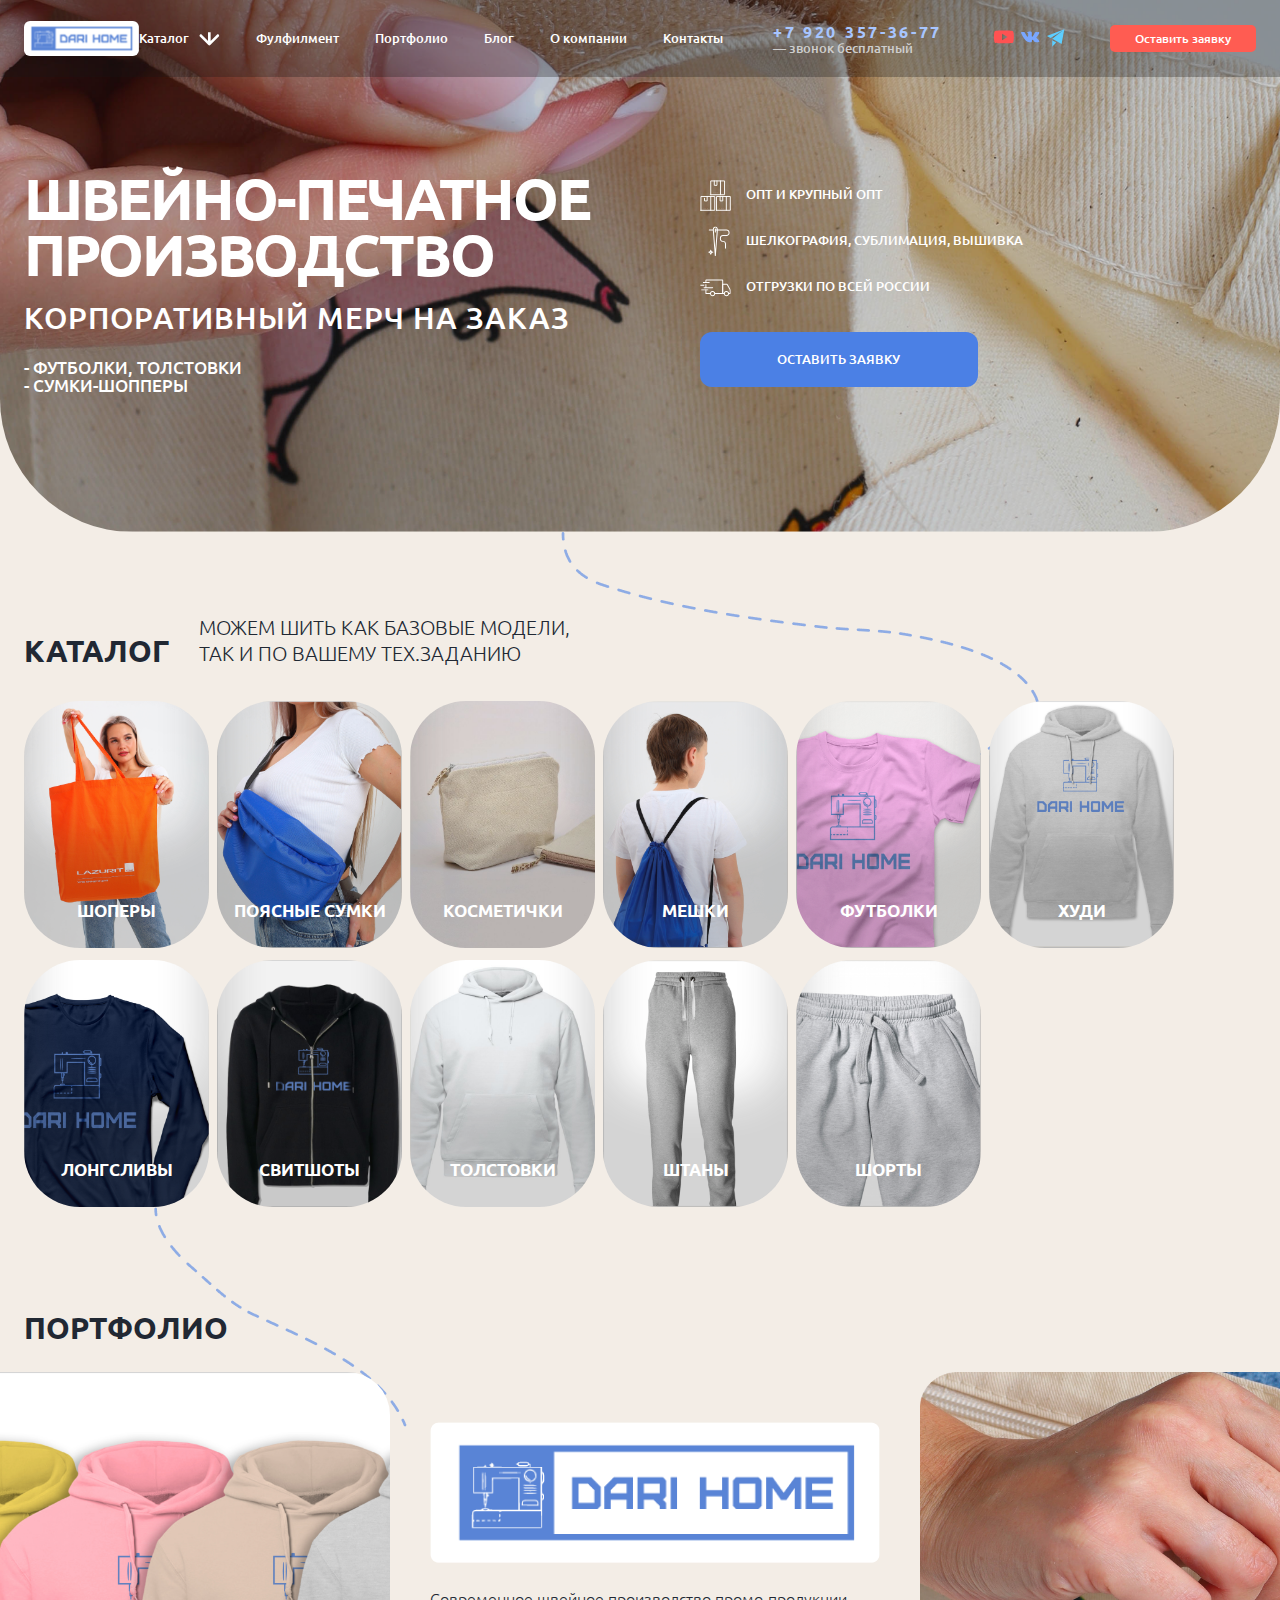
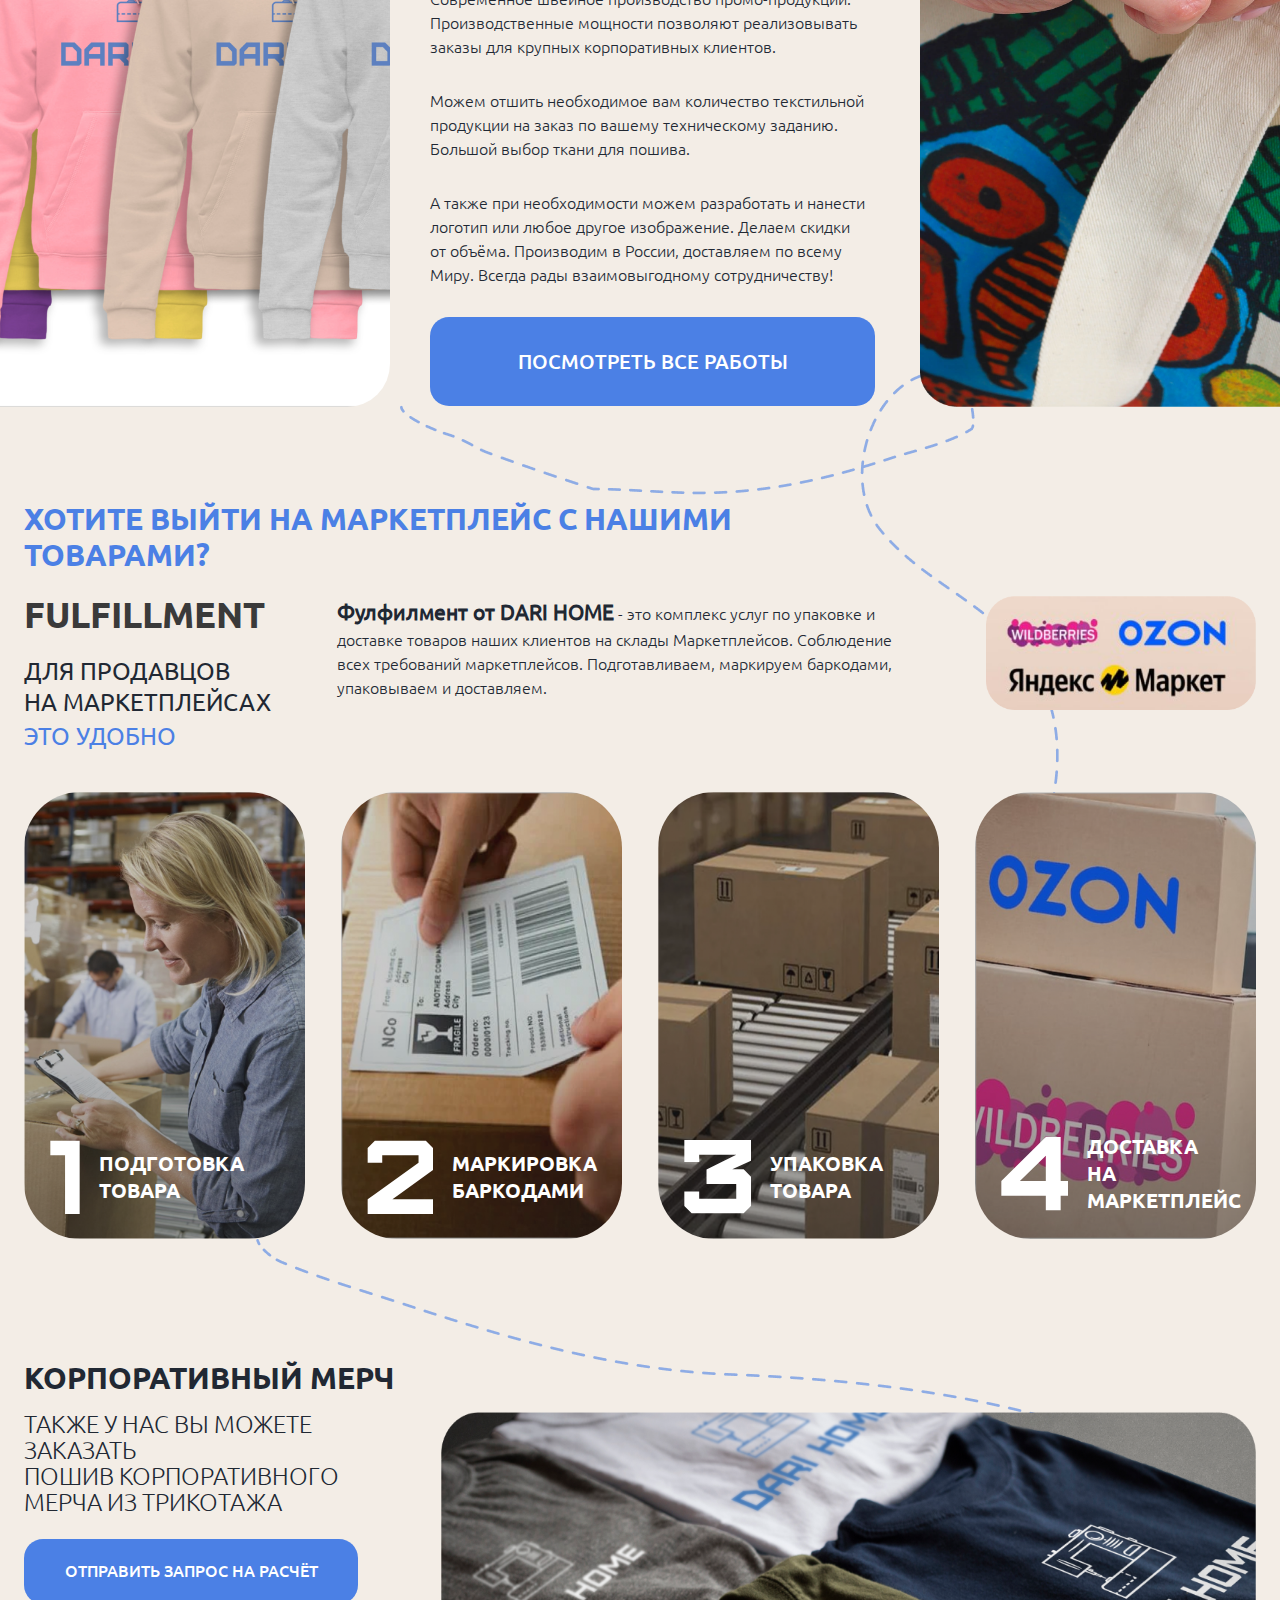
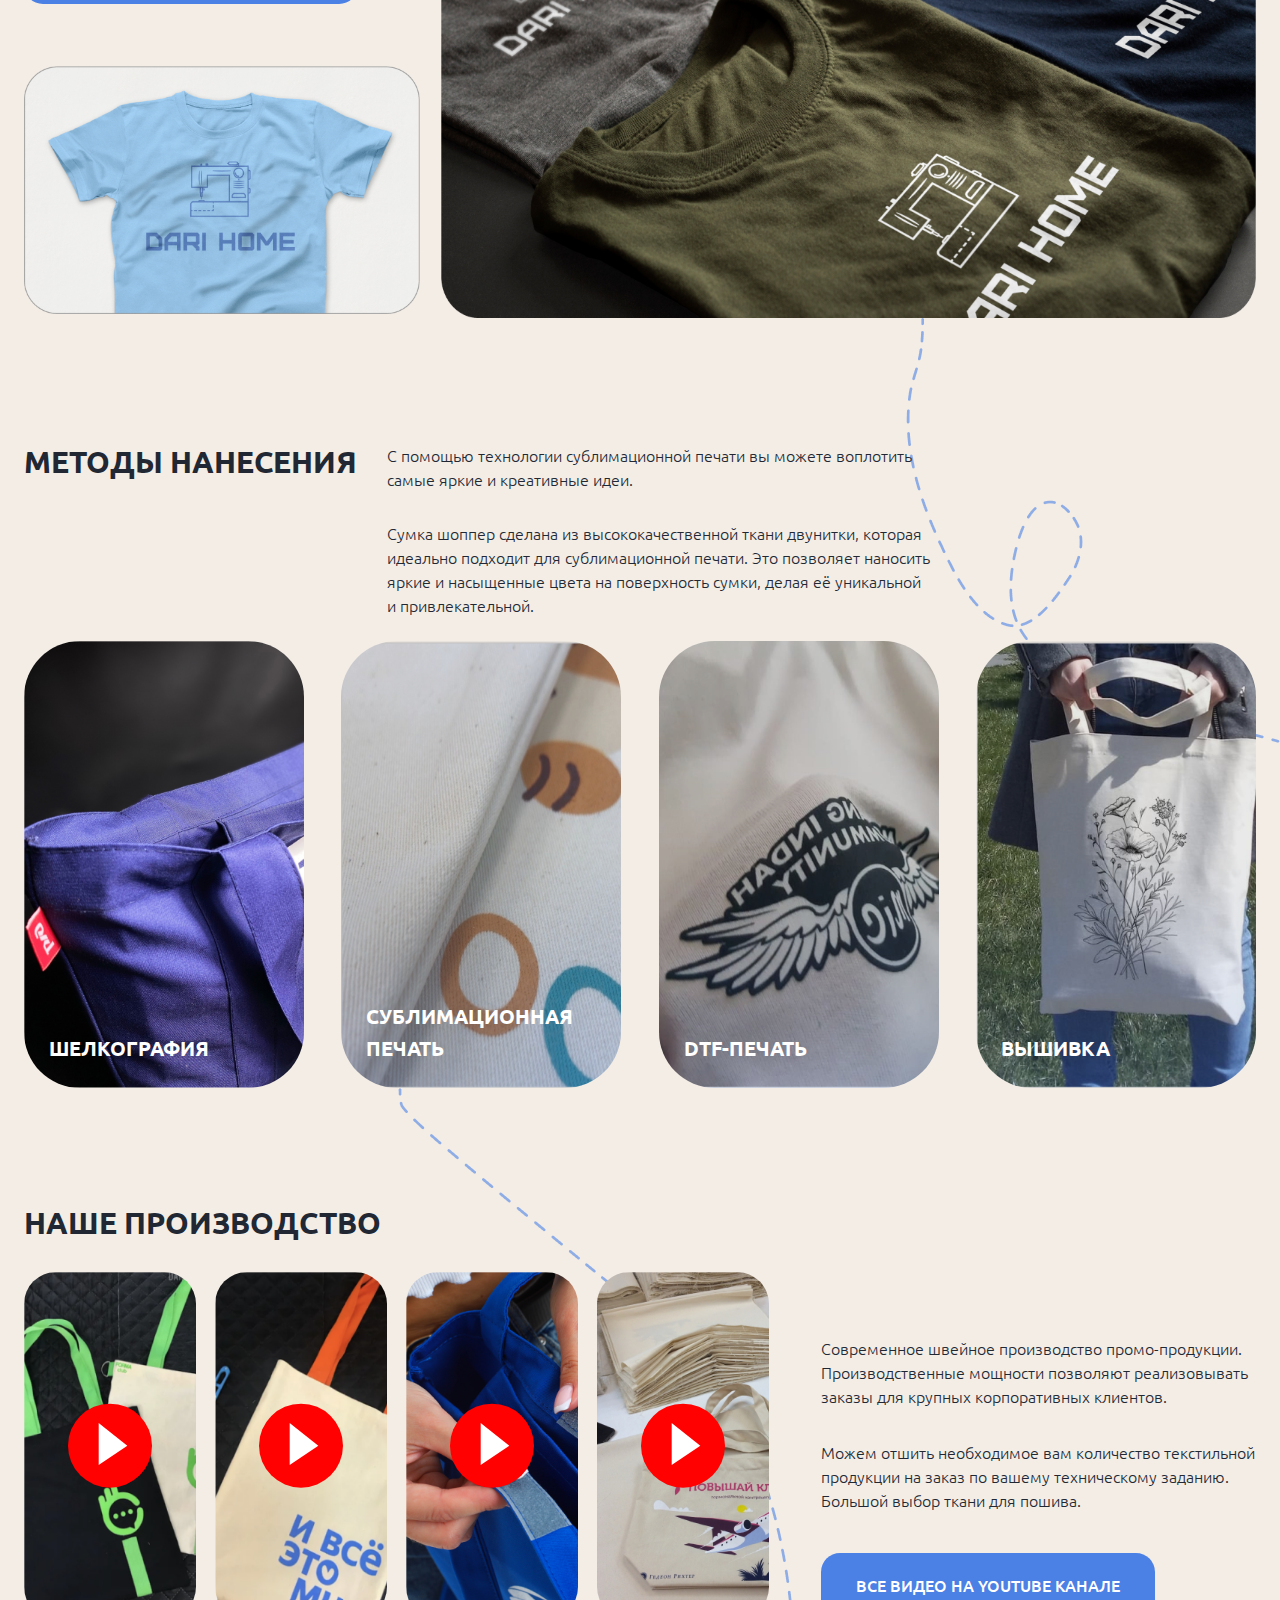
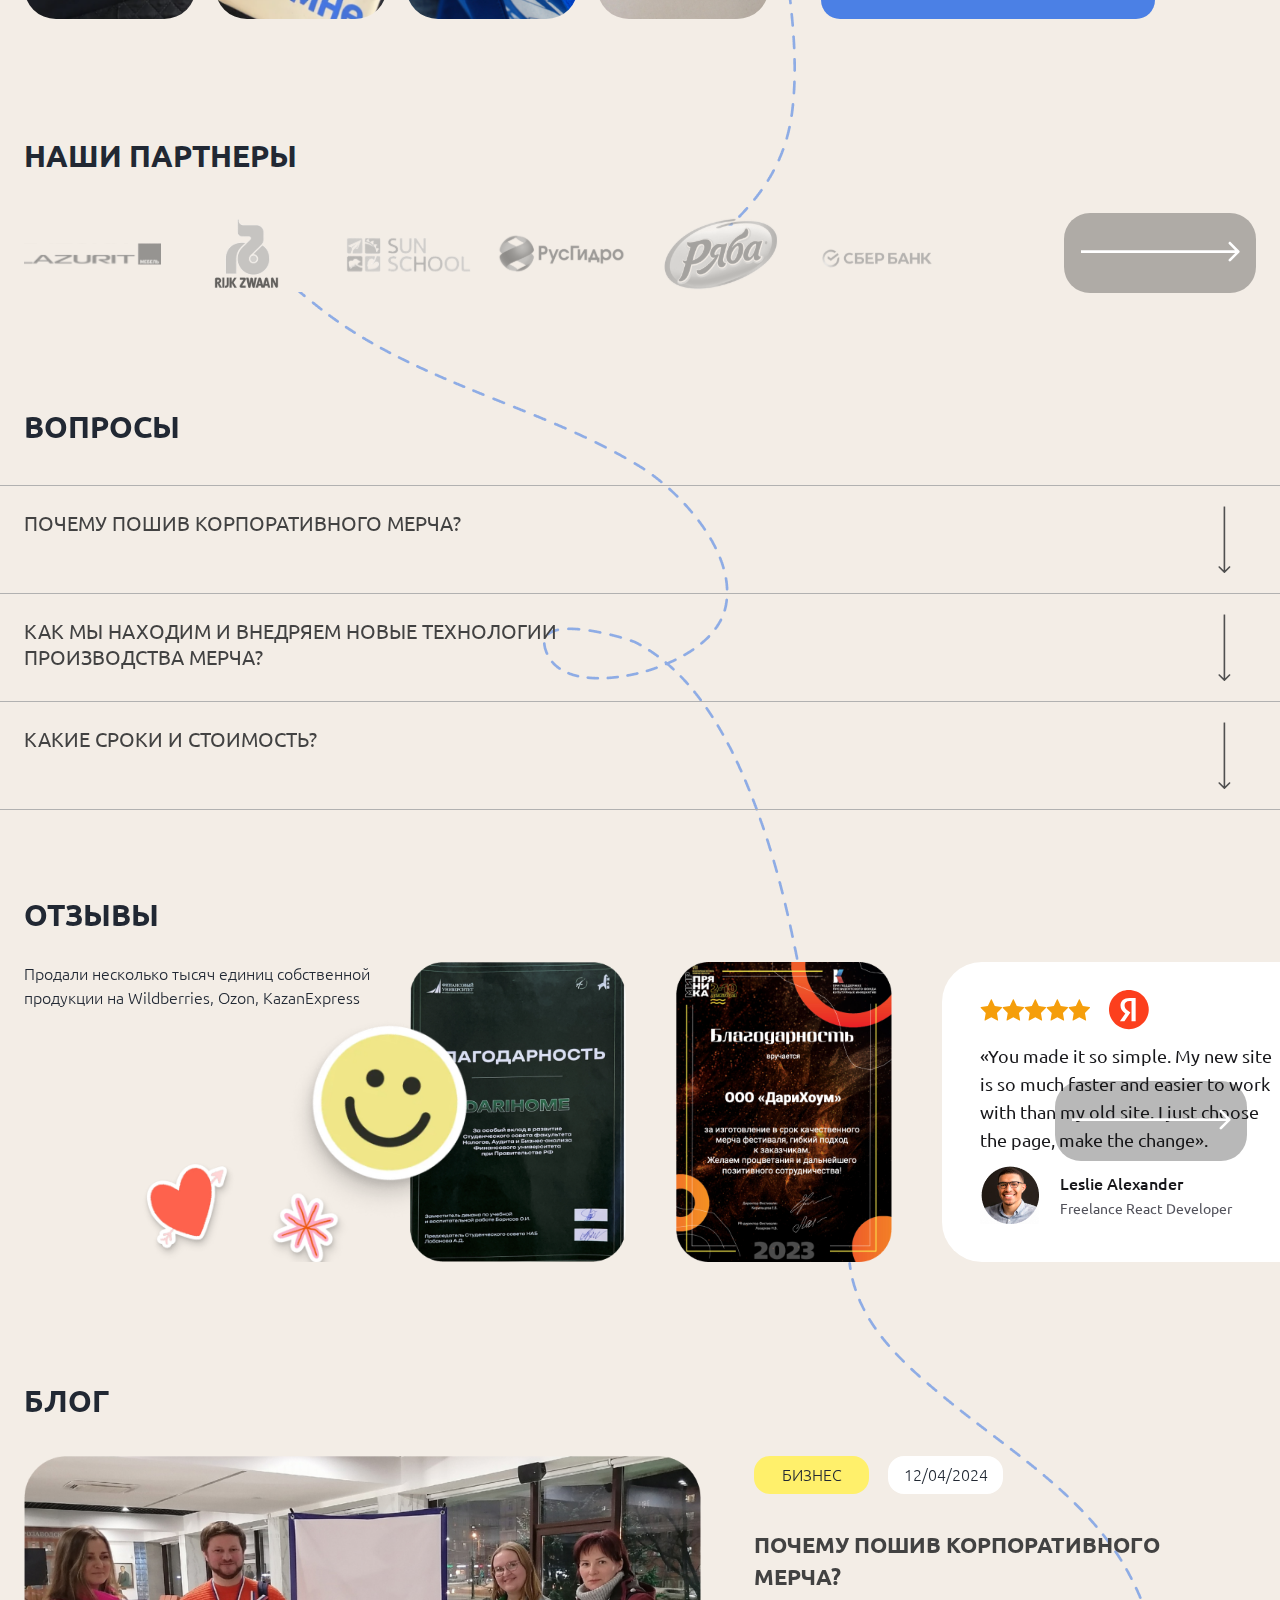
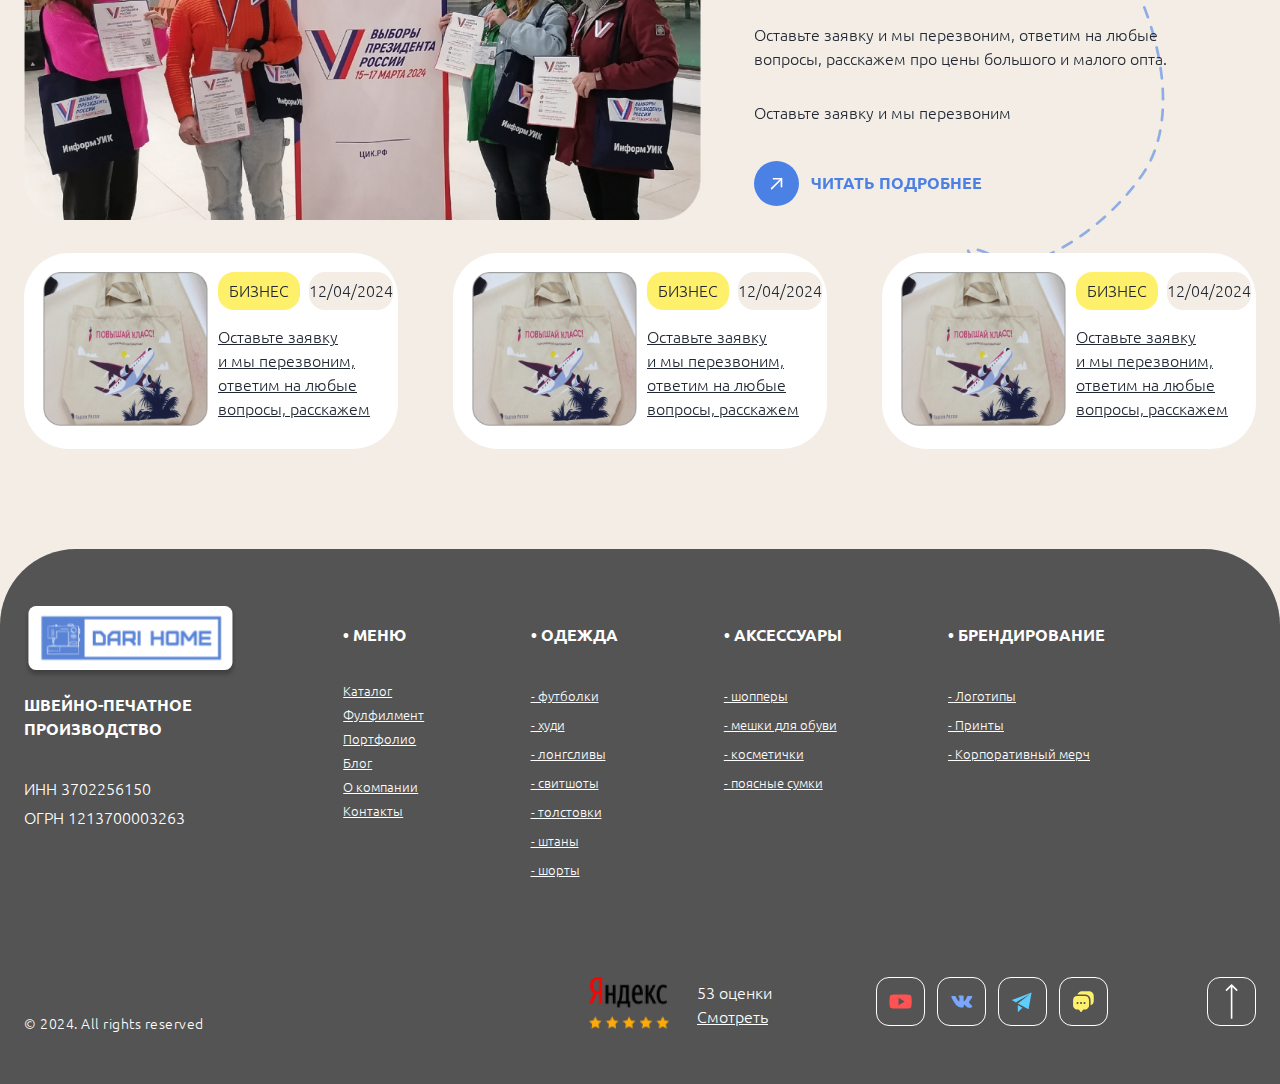
==== index.html @ 701a93f7 "Add files via upload" ====
<!DOCTYPE html>
<html lang="ru">
<head>
	<meta charset="UTF-8">
	<meta name="viewport" content="width=device-width, initial-scale=1.0, maximum-scale=1.0, user-scalable=no shrink-to-fit=no">

	<link rel="stylesheet" href="css/styles.css">
	<link rel="stylesheet" href="css/media.css">
	<link rel="stylesheet" type="text/css" href="css/slick-theme.css"/>
    <link rel="stylesheet" type="text/css" href="css/slick.css"/>
	<title>DARIHOME / Главная</title>
</head>
<body>
	<div class="wrapper">
		<div class="headerandfirstsec_container">
			<header class="header">
				<div class="header_background">
					
				</div>
				<div class="full__container">
					<div class="main__container main__container_header">
						<div class="header_content">
							<div class="header_content_leftpart">
								<div class="header_content_logo">
									<a class="header_logo" href="index.html">
										<img src="img/logo.svg" alt="">
									</a>
								</div>
							</div>
							<div class="header_content_rightpart">
								<div class="header_content_navmenu">
									<div class="header_content_navmenu_list">
										<div class="header_content_navmenu_list_item">
											<a href="#">
												<p>Каталог</p>
												<img src="img/header_arrow.svg" alt="">
											</a>
										</div>
										<div class="header_content_navmenu_list_item">
											<a href="fulfilment.html">
												<p>Фулфилмент</p>
											</a>
										</div>
										<div class="header_content_navmenu_list_item">
											<a href="#">
												<p>Портфолио</p>
											</a>
										</div>
										<div class="header_content_navmenu_list_item">
											<a href="#">
												<p>Блог</p>
											</a>
										</div>
										<div class="header_content_navmenu_list_item">
											<a href="#">
												<p>О компании</p>
											</a>
										</div>
										<div class="header_content_navmenu_list_item">
											<a href="#">
												<p>Контакты</p>
											</a>
										</div>
									</div>
								</div>
								<div class="header_content_phone">
									<a href="tel:+79203573677">
										+7 920 357-36-77 <br>
										<p>— звонок бесплатный</p>
									</a>
								</div>
								<div class="header_content_phone_messengers">
									<div class="header_content_phone_messengers_list">
										<div class="header_content_phone_messengers_list_item">
											<a href="#">
												<img src="img/header_youtube.svg" alt="">
											</a>
										</div>
										<div class="header_content_phone_messengers_list_item">
											<a href="#">
												<img src="img/header_vk.svg" alt="">
											</a>
										</div>
										<div class="header_content_phone_messengers_list_item">
											<a href="#">
												<img src="img/header_tg.svg" alt="">
											</a>
										</div>
									</div>
								</div>
								<div class="header_content_orderbutton">
									<a href="#">
										Оставить заявку
									</a>
								</div>
								<div class="header_content_burger">
									<button class="header_content_burger_btn" id="hamb">
										<img src="img/burger.svg" alt="">
									</button>
								</div>
							</div>	
						</div>
					</div>
				</div>
			</header>

			<div class="popup" id="popup">
				<div class="batmenu" id="batmenu">
					<div class="header_line">
						
					</div>
				    <div class="main__container main__container-popup">
				        
				         <div class="header_content header_content-wrap">
				         	<div class="header_content header_content-wrap_leftpart">
				         		<a href="index.html">
									<img src="img/logo.svg" alt="">
								</a>
				         	</div>
							<div class="header_content header_content-wrap_rightpart">
								<div class="header_content_phone header_content_phone_wrap">
									<a href="tel:+79203573677">
										+7 920 357-36-77 <br>
										<p>— звонок бесплатный</p>
									</a>
								</div>
								<div class="close_popup" id="close_popup">
			    					<img src="img/close.svg" alt="">
			    				</div>
							</div>	
						</div>
					</div>
						<div class="header_content-wrap-navmenu">
							<div class="header_content-wrap-navmenu-list">
								<ul>
									<li class="header_content-wrap-navmenu-list-item header_content-wrap-navmenu-list-item-1">
										<a href="index.html">Каталог</a>
									</li>
									<li class="header_content-wrap-navmenu-list-item header_content-wrap-navmenu-list-item-2">
										<a href="fulfilment.html">Фулфилмент</a>
									</li>
									<li class="header_content-wrap-navmenu-list-item header_content-wrap-navmenu-list-item-3">
										<a href="#">Портфолио</a>
									</li>
									<li class="header_content-wrap-navmenu-list-item header_content-wrap-navmenu-list-item-4">
										<a href="#">Блог</a>
									</li>
									<li class="header_content-wrap-navmenu-list-item header_content-wrap-navmenu-list-item-5">
										<a href="#">О компании</a>
									</li>
									<li class="header_content-wrap-navmenu-list-item header_content-wrap-navmenu-list-item-6">
										<a href="#">Контакты</a>
									</li>
									<li class="header_content-wrap-navmenu-list-item header_content-wrap-navmenu-list-item-7">
										<div class="header_content_orderbutton header_content_orderbutton_wrap">
											<a href="#">
												Оставить заявку
											</a>
										</div>
									</li>
								</ul>
							</div>
						</div>
					
				</div>
			</div>	
	   		

			<section class="firstsec">
				<div class="full__container">
					<div class="main__container">
						<div class="firstsec_content">
							<div class="firstsec_content_leftpart">
								<h1>ШВЕЙНО-ПЕЧАТНОЕ <br> ПРОИЗВОДСТВО</h1>
								<h2>КОРПОРАТИВНЫЙ МЕРЧ НА ЗАКАЗ</h2>
								<h3>- ФУТБОЛКИ, ТОЛСТОВКИ</h3>
								<h3>- СУМКИ-ШОППЕРЫ</h3>
							</div>
							<div class="firstsec_content_rightpart">
								<div class="firstsec_content_rightpart_list">
									<div class="firstsec_content_rightpart_list_item upper">
										<img src="img/firstsec_rightpart_list_item_1.svg" alt="">
										<p>Опт и крупный опт</p>
									</div>
									<div class="firstsec_content_rightpart_list_item upper">
										<img src="img/firstsec_rightpart_list_item_2.svg" alt="">
										<p>Шелкография, сублимация, вышивка</p>
									</div>
									<div class="firstsec_content_rightpart_list_item upper">
										<img src="img/firstsec_rightpart_list_item_3.svg" alt="">
										<p>Отгрузки по всей России</p>
									</div>
								</div>
								<a class="firstsec_content_rightpart_order" href="">ОСТАВИТЬ ЗАЯВКУ</a>
							</div>
							
						</div>
					</div>
				</div>
			</section>
		</div>		

		<section class="catalogsec">
			<div class="full__container">
				<div class="main__container">
					<div class="catalogsec_content">
						<div class="catalogsec_content_header">
							<h2 class="upper">каталог</h2>
							<p>МОЖЕМ ШИТЬ КАК БАЗОВЫЕ МОДЕЛИ, ТАК И ПО ВАШЕМУ ТЕХ.ЗАДАНИЮ</p>
						</div>
						<div class="catalogsec_content_list">
							<div class="catalogsec_content_list_item">
								<a href="shoppers.html">
									<h3 class="upper">шоперы</h3>
								</a>
							</div>
							<div class="catalogsec_content_list_item">
								<a href="#">
									<h3 class="upper">поясные сумки</h3>
								</a>
							</div>
							<div class="catalogsec_content_list_item">
								<a href="#">
									<h3 class="upper">косметички</h3>
								</a>
							</div>
							<div class="catalogsec_content_list_item">
								<a href="#">
									<h3 class="upper">мешки</h3>
								</a>
							</div>
							<div class="catalogsec_content_list_item">
								<a href="#">
									<h3 class="upper">футболки</h3>
								</a>
							</div>
							<div class="catalogsec_content_list_item">
								<a href="hudi.html">
									<h3 class="upper">худи</h3>
								</a>
							</div>
							<div class="catalogsec_content_list_item">
								<a href="#">
									<h3 class="upper">лонгсливы</h3>
								</a>
							</div>
							<div class="catalogsec_content_list_item">
								<a href="#">
									<h3 class="upper">свитшоты</h3>
								</a>
							</div>
							<div class="catalogsec_content_list_item">
								<a href="#">
									<h3 class="upper">толстовки</h3>
								</a>
							</div>
							<div class="catalogsec_content_list_item">
								<a href="#">
									<h3 class="upper">штаны</h3>
								</a>
							</div>
							<div class="catalogsec_content_list_item">
								<a href="#">
									<h3 class="upper">шорты</h3>
								</a>
							</div>
						</div>
					</div>
				</div>
			</div>
		</section>

		<section class="portfoliosec">
			<div class="full__container">
				<div class="main__container main__container_portfoliosec">
					<div class="portfoliosec_content">
						<div class="portfoliosec_content_header">
							<h2 class="upper">портфолио</h2>
						</div>
						<div class="portfoliosec_content_main">
							<div class="portfoliosec_content_main_slider">
								<div class="portfoliosec_content_main_slider_item">
									<img src="img/portfoliosec_content_left_image.png" alt="">
								</div>
								<div class="portfoliosec_content_main_slider_item">
									<img src="img/portfoliosec_content_logo.png" alt="">
									<p>Современное швейное производство промо-продукции. Производственные мощности позволяют реализовывать заказы для крупных корпоративных клиентов.  </p>
									<p>Можем отшить необходимое вам количество текстильной продукции на заказ по вашему техническому заданию. Большой выбор ткани для пошива.  </p>
									<p>А также при необходимости можем разработать и нанести логотип или любое другое изображение. Делаем скидки от объёма. Производим в России, доставляем по всему Миру. Всегда рады взаимовыгодному сотрудничеству!</p>
									<a class="portfoliosec_content_main_slider_item_button upper" href="">посмотреть все работы</a>
								</div>
								<div class="portfoliosec_content_main_slider_item">
									<img src="img/portfoliosec_content_right_image.png" alt="">
								</div>
							</div>
						</div>
					</div>
				</div>
			</div>
		</section>

		<section class="marketplacesec">
			<div class="full__container">
				<div class="main__container main__container_marketplacesec">
					<div class="marketplacesec_content">
						<div class="marketplacesec_content_header">
							<h2 class="upper">хотите выйти на маркетплейс с нашими товарами?</h2>
						</div>
						<div class="marketplacesec_content_title">
							<div class="marketplacesec_content_title_item">
								<h3>FULFILLMENT </h3>
								<p>ДЛЯ ПРОДАВЦОВ<br> НА МАРКЕТПЛЕЙСАХ </p>
								<b>ЭТО УДОБНО</b>
							</div>
							<div class="marketplacesec_content_title_item">
								<p><b>Фулфилмент от DARI HOME</b> - это комплекс услуг по упаковке и доставке товаров наших клиентов на склады Маркетплейсов. Соблюдение всех требований маркетплейсов. Подготавливаем, маркируем баркодами, упаковываем и доставляем.</p>
							</div>
							<div class="marketplacesec_content_title_item">
								<img src="img/marketplacesec_content_title_item_image.png" alt="">
							</div>
						</div>
						<div class="marketplacesec_content_steplist">
							<div class="marketplacesec_content_steplist_item">
								<div class="marketplacesec_content_steplist_item_header">
									<img src="img/marketplacesec_content_steplist_item_1.svg">
									<h3>ПОДГОТОВКА  <br>ТОВАРА</h3>
								</div>
							</div>
							<div class="marketplacesec_content_steplist_item">
								<div class="marketplacesec_content_steplist_item_header">
									<img src="img/marketplacesec_content_steplist_item_2.svg">
									<h3>МАРКИРОВКА <br>БАРКОДАМИ</h3>
								</div>
							</div>
							<div class="marketplacesec_content_steplist_item">
								<div class="marketplacesec_content_steplist_item_header">
									<img src="img/marketplacesec_content_steplist_item_3.svg">
									<h3>УПАКОВКА <br>ТОВАРА</h3>
								</div>
							</div>
							<div class="marketplacesec_content_steplist_item">
								<div class="marketplacesec_content_steplist_item_header">
									<img src="img/marketplacesec_content_steplist_item_4.svg">
									<h3>ДОСТАВКА <br>НА МАРКЕТПЛЕЙС</h3>
								</div>
							</div>
						</div>
					</div>
				</div>
			</div>
		</section>

		<section class="corporatemerchsec">
			<div class="full__container">
				<div class="main__container">
					<div class="corporatemerchsec_content">
						<div class="corporatemerchsec_content_header">
							<h2 class="upper">Корпоративный мерч</h2>
						</div>
						<div class="corporatemerchsec_content_main">
							<div class="corporatemerchsec_content_main_leftpart">
								<p>ТАКЖЕ У НАС ВЫ МОЖЕТЕ ЗАКАЗАТЬ ПОШИВ КОРПОРАТИВНОГО МЕРЧА ИЗ ТРИКОТАЖА</p>
								<a class="upper" href="#">отправить запрос на расчёт</a>
								<img src="img/corporatemerchsec_content_main_leftpart_image.png" alt="">
							</div>
							<div class="corporatemerchsec_content_main_rightpart">
								<img src="img/corporatemerchsec_content_main_rightpart_image.png" alt="">
								<a class="corporatemerchsec_content_main_mobilebtn upper" href="#">отправить запрос на расчёт</a>
							</div>
						</div>
					</div>
				</div>
			</div>
		</section>

		<section class="metodssec">
			<div class="full__container">
				<div class="main__container main__container_metodssec">
					<div class="metodssec_content">
						<div class="metodssec_content_header">
							<h2 class="upper">Методы нанесения</h2>
							<div class="metodssec_content_header_title">
								<p>С помощью технологии сублимационной печати вы можете воплотить самые яркие и креативные идеи.  </p>
								<p>Сумка шоппер сделана из высококачественной ткани двунитки, которая идеально подходит для сублимационной печати. Это позволяет наносить яркие и насыщенные цвета на поверхность сумки, делая её уникальной и привлекательной.</p>
							</div>
						</div>
						<div class="metodssec_content_main_list">
							<div class="metodssec_content_main_list_item">
								<h3 class="upper">шелкография</h3>
								<div class="metodssec_content_main_list_item_hover">
									<img src="img/metodssec_content_main_list_item_1_hover.svg" alt="">
									<p>Принт очень хорошо сохраняет первоначальный вид после стирки. <br>Высокая яркость и чёткость изображения. Стойкость к природному воздействию, не выгорает на солнце.</p>
								</div>
							</div>
							<div class="metodssec_content_main_list_item">
								<h3 class="upper">сублимационная печать</h3>
								<div class="metodssec_content_main_list_item_hover">
									<img src="img/metodssec_content_main_list_item_1_hover.svg" alt="">
									<p>Принт очень хорошо сохраняет первоначальный вид после стирки. <br>Высокая яркость и чёткость изображения. Стойкость к природному воздействию, не выгорает на солнце.</p>
								</div>
							</div>
							<div class="metodssec_content_main_list_item">
								<h3 class="upper">dtf-печать</h3>
								<div class="metodssec_content_main_list_item_hover">
									<img src="img/metodssec_content_main_list_item_1_hover.svg" alt="">
									<p>Принт очень хорошо сохраняет первоначальный вид после стирки. <br>Высокая яркость и чёткость изображения. Стойкость к природному воздействию, не выгорает на солнце.</p>
								</div>
							</div>
							<div class="metodssec_content_main_list_item">
								<h3 class="upper">вышивка</h3>
								<div class="metodssec_content_main_list_item_hover">
									<img src="img/metodssec_content_main_list_item_1_hover.svg" alt="">
									<p>Принт очень хорошо сохраняет первоначальный вид после стирки. <br>Высокая яркость и чёткость изображения. Стойкость к природному воздействию, не выгорает на солнце.</p>
								</div>
							</div>
						</div>
					</div>
				</div>
			</div>
		</section>

		<section class="ourproductionsec">
			<div class="full__container">
				<div class="main__container">
					<div class="ourproductionsec_content">
						<div class="ourproductionsec_content_header">
							<h2 class="upper">Наше производство</h2>
						</div>
						<div class="ourproductionsec_content_main">
							<div class="ourproductionsec_content_main_list">
								<div class="ourproductionsec_content_main_list_item">
									<a href="#">
										<img src="img/play.svg" alt="">
									</a>
								</div>
								<div class="ourproductionsec_content_main_list_item">
									<a href="#">
										<img src="img/play.svg" alt="">
									</a>
								</div>
								<div class="ourproductionsec_content_main_list_item">
									<a href="#">
										<img src="img/play.svg" alt="">
									</a>
								</div>
								<div class="ourproductionsec_content_main_list_item">
									<a href="#">
										<img src="img/play.svg" alt="">
									</a>
								</div>
							</div>
							<div class="ourproductionsec_content_main_title">
								<p>Современное швейное производство промо-продукции. Производственные мощности позволяют реализовывать заказы для крупных корпоративных клиентов.</p>
								<p>Можем отшить необходимое вам количество текстильной продукции на заказ по вашему техническому заданию. Большой выбор ткани для пошива.</p>
								<a class="upper" href="#">все видео на youtube канале</a>
							</div>
						</div>
						
					</div>
				</div>
			</div>
		</section>

		<section class="partnerssec">
			<div class="full__container">
				<div class="main__container">
					<div class="partnerssec_content">
						<div class="partnerssec_content_header">
							<h2 class="upper">Наши партнеры</h2>
						</div>
						<div class="partnerssec_content_slider_container">
							<div class="partnerssec_content_slider">
								<div class="partnerssec_content_slider_item">
									<img src="img/partnerssec_downpart_item_image_1.svg" alt="">
								</div>
								<div class="partnerssec_content_slider_item">
									<img src="img/partnerssec_downpart_item_image_2.svg" alt="">
								</div>
								<div class="partnerssec_content_slider_item">
									<img src="img/partnerssec_downpart_item_image_3.svg" alt="">
								</div>
								<div class="partnerssec_content_slider_item">
									<img src="img/partnerssec_downpart_item_image_4.svg" alt="">
								</div>
								<div class="partnerssec_content_slider_item">
									<img src="img/partnerssec_downpart_item_image_5.svg" alt="">
								</div>
								<div class="partnerssec_content_slider_item">
									<img src="img/partnerssec_downpart_item_image_6.svg" alt="">
								</div>
								<div class="partnerssec_content_slider_item">
									<img src="img/partnerssec_downpart_item_image_7.svg" alt="">
								</div>
								<div class="partnerssec_content_slider_item">
									<img src="img/partnerssec_downpart_item_image_1.svg" alt="">
								</div>
							</div>
							
							<button class="partnerssec_content_slider_arrowright">
								<img src="img/partnerssec_content_slider_arrow.svg" alt="">
							</button>
						</div>
					</div>
				</div>
			</div>
		</section>

		<section class="questionssec">
			<div class="full__container">
				<div class="main__container main__container_questionssec">
				<div class="questionssec-content">
					<div class="questionssec_content_header">
						<h2 class="upper">Вопросы</h2>
					</div>
					<div class="questionssec-content-main">
						<div class="questions-list">
							<div class="questions-list-item">
								<div class="questions-list-item-title">
									<div class="questions-list-item-title_leftpart">
										<p class="questions-list-item-title-p upper questions-list-item-title-p_fix">почему ПОШИВ КОРПОРАТИВНОГО МЕРЧА?</p>
										<div class="questions-list-item-wrapinfo">
											<p>Современное швейное производство промо-продукции. <br>Производственные мощности позволяют реализовывать заказы для крупных корпоративных клиентов.  .
											</p>
										</div>
									</div>
									<div class="questions-list-item-title_rightpart">
										<img class="questions-list-item-title_image" src="img/questions-list-item_image_1.png" alt="">
										<button class="questions-list-item-btnwrap">
											<div class="questions-list-item-btnwrap-imgnoactive">
												<img class="plus" src="img/plus.svg" alt="">
											</div>
											<div class="questions-list-item-btnwrap-imgactive">
												<img class="menus" src="img/menus.svg" alt="">
											</div>
										</button>
									</div>
								</div>
							</div>
							<div class="questions-list-item">
								<div class="questions-list-item-title">
									<div class="questions-list-item-title_leftpart">
										<p class="questions-list-item-title-p upper questions-list-item-title-p_fix">Как мы находим и внедряем новые технологии <br>производства мерча?</p>
										<div class="questions-list-item-wrapinfo">
											<p>Современное швейное производство промо-продукции. <br>Производственные мощности позволяют реализовывать заказы для крупных корпоративных клиентов.  .
											</p>
										</div>
									</div>
									<div class="questions-list-item-title_rightpart">
										<img class="questions-list-item-title_image" src="img/questions-list-item_image_2.png" alt="">
										<button class="questions-list-item-btnwrap">
											<div class="questions-list-item-btnwrap-imgnoactive">
												<img class="plus" src="img/plus.svg" alt="">
											</div>
											<div class="questions-list-item-btnwrap-imgactive">
												<img class="menus" src="img/menus.svg" alt="">
											</div>
										</button>
									</div>
								</div>
							</div>
							<div class="questions-list-item">
								<div class="questions-list-item-title">
									<div class="questions-list-item-title_leftpart">
										<p class="questions-list-item-title-p upper questions-list-item-title-p_fix">Какие сроки и стоимость?</p>
										<div class="questions-list-item-wrapinfo">
											<p>Современное швейное производство промо-продукции. <br>Производственные мощности позволяют реализовывать заказы для крупных корпоративных клиентов.  .
											</p>
										</div>
									</div>
									<div class="questions-list-item-title_rightpart">
										<img class="questions-list-item-title_image" src="img/questions-list-item_image_3.png" alt="">
										<button class="questions-list-item-btnwrap">
											<div class="questions-list-item-btnwrap-imgnoactive">
												<img class="plus" src="img/plus.svg" alt="">
											</div>
											<div class="questions-list-item-btnwrap-imgactive">
												<img class="menus" src="img/menus.svg" alt="">
											</div>
										</button>
									</div>
								</div>
							</div>
						</div>
					</div>
				</div>
				</div>
			</div>
		</section>

		<section class="reviewssec">
			<div class="full__container">
				<div class="main__container main__container_fix">
				<div class="reviewssec_content">
					<img class="reviewssec_content_slider_item_smile reviewssec_content_slider_item_smile_mobile" src="img/reviewssec_content_slider_item_smile.png" alt="">
					<div class="reviewssec_content_header">
						<h2 class="upper">отзывы</h2>
						<p>Продали несколько тысяч единиц собственной  <br>продукции на Wildberries, Ozon, KazanExpress</p>

					</div>

					<div class="reviewssec_content_slider">
						<div class="reviewssec_content_slider_item">
							<div class="reviewssec_content_slider_item_firstslide">
								<p>Продали несколько тысяч единиц собственной  <br>продукции на Wildberries, Ozon, KazanExpress</p>
								<img src="img/reviews_content_slider_item_diploma_1.png" alt="">
								<img class="reviewssec_content_slider_item_smile reviewssec_content_slider_item_smile_desktop" src="img/reviewssec_content_slider_item_smile.png" alt="">
							</div>
						</div>
						<div class="reviewssec_content_slider_item">
							<div class="reviewssec_content_slider_item_firstslide">
								<img src="img/reviews_content_slider_item_diploma_2.png" alt="">
							</div>
						</div>
						<div class="reviewssec_content_slider_item">
							<div class="reviewssec_content_slider_item_header">
								<div class="reviewssec_content_slider_item_header_stars">
									<img src="img/reviewssec_content_slider_item_header_stars_image.svg" alt="">
									<img src="img/reviewssec_content_slider_item_header_stars_image.svg" alt="">
									<img src="img/reviewssec_content_slider_item_header_stars_image.svg" alt="">
									<img src="img/reviewssec_content_slider_item_header_stars_image.svg" alt="">
									<img src="img/reviewssec_content_slider_item_header_stars_image.svg" alt="">
								</div>
								<img src="img/reviewssec_content_slider_item_header_stars_yandex.svg" alt="">
							</div>
							<div class="reviewssec_content_slider_item_title">
								<p>«You made it so simple. My new site is so much faster and easier to work with than my old site. I just choose the page, make the change».</p>
							</div>
							<div class="reviewssec_content_slider_item_title_author">
								<div class="reviewssec_content_slider_item_title_author_leftpart">
									<img src="img/reviewssec_content_slider_item_title_author_1.png" alt="">
								</div>
								<div class="reviewssec_content_slider_item_title_author_rightpart">
									<h3>Leslie Alexander</h3>
									<p>Freelance React Developer</p>
								</div>
							</div>
						</div>
						<div class="reviewssec_content_slider_item">
							<div class="reviewssec_content_slider_item_header">
								<div class="reviewssec_content_slider_item_header_stars">
									<img src="img/reviewssec_content_slider_item_header_stars_image.svg" alt="">
									<img src="img/reviewssec_content_slider_item_header_stars_image.svg" alt="">
									<img src="img/reviewssec_content_slider_item_header_stars_image.svg" alt="">
									<img src="img/reviewssec_content_slider_item_header_stars_image.svg" alt="">
									<img src="img/reviewssec_content_slider_item_header_stars_image.svg" alt="">
								</div>
								<img src="img/reviewssec_content_slider_item_header_stars_yandex.svg" alt="">
							</div>
							<div class="reviewssec_content_slider_item_title">
								<p>«Simply the best. Better than all the rest. I’d recommend this product to beginners and advanced users».</p>
							</div>
							<div class="reviewssec_content_slider_item_title_author">
								<div class="reviewssec_content_slider_item_title_author_leftpart">
									<img src="img/reviewssec_content_slider_item_title_author_2.png" alt="">
								</div>
								<div class="reviewssec_content_slider_item_title_author_rightpart">
									<h3>Jacob Jones</h3>
									<p>Digital Marketer</p>
								</div>
							</div>
						</div>
						<div class="reviewssec_content_slider_item">
							<div class="reviewssec_content_slider_item_header">
								<div class="reviewssec_content_slider_item_header_stars">
									<img src="img/reviewssec_content_slider_item_header_stars_image.svg" alt="">
									<img src="img/reviewssec_content_slider_item_header_stars_image.svg" alt="">
									<img src="img/reviewssec_content_slider_item_header_stars_image.svg" alt="">
									<img src="img/reviewssec_content_slider_item_header_stars_image.svg" alt="">
									<img src="img/reviewssec_content_slider_item_header_stars_image.svg" alt="">
								</div>
								<img src="img/reviewssec_content_slider_item_header_stars_yandex.svg" alt="">
							</div>
							<div class="reviewssec_content_slider_item_title">
								<p>«You made it so simple. My new site is so much faster and easier to work with than my old site. I just choose the page, make the change».</p>
							</div>
							<div class="reviewssec_content_slider_item_title_author">
								<div class="reviewssec_content_slider_item_title_author_leftpart">
									<img src="img/reviewssec_content_slider_item_title_author_1.png" alt="">
								</div>
								<div class="reviewssec_content_slider_item_title_author_rightpart">
									<h3>Leslie Alexander</h3>
									<p>Freelance React Developer</p>
								</div>
							</div>
						</div>
						<div class="reviewssec_content_slider_item">
							<div class="reviewssec_content_slider_item_header">
								<div class="reviewssec_content_slider_item_header_stars">
									<img src="img/reviewssec_content_slider_item_header_stars_image.svg" alt="">
									<img src="img/reviewssec_content_slider_item_header_stars_image.svg" alt="">
									<img src="img/reviewssec_content_slider_item_header_stars_image.svg" alt="">
									<img src="img/reviewssec_content_slider_item_header_stars_image.svg" alt="">
									<img src="img/reviewssec_content_slider_item_header_stars_image.svg" alt="">
								</div>
								<img src="img/reviewssec_content_slider_item_header_stars_yandex.svg" alt="">
							</div>
							<div class="reviewssec_content_slider_item_title">
								<p>«You made it so simple. My new site is so much faster and easier to work with than my old site. I just choose the page, make the change».</p>
							</div>
							<div class="reviewssec_content_slider_item_title_author">
								<div class="reviewssec_content_slider_item_title_author_leftpart">
									<img src="img/reviewssec_content_slider_item_title_author_2.png" alt="">
								</div>
								<div class="reviewssec_content_slider_item_title_author_rightpart">
									<h3>Leslie Alexander</h3>
									<p>Freelance React Developer</p>
								</div>
							</div>
						</div>
					</div>
					<button class="reviewssec_content_slider_arrowright">
						<img src="img/partnerssec_content_slider_arrow.svg" alt="">
					</button>
					<button class="reviewssec_content_slider_arrowleft">
						<img src="img/partnerssec_content_slider_arrow.svg" alt="">
					</button>
				</div>
				</div>
			</div>
		</section>

		<section class="blogsec">
			<div class="full__container">
				<div class="main__container">
				<div class="blogsec_content">
					<div class="blogsec_content_header">
						<h2 class="upper">Блог</h2>
					</div>
					<div class="blogsec_content_main">
						<div class="blogsec_content_main_uppart">
							<div class="blogsec_content_main_uppart_leftpart">
								<img src="img/blogsec_uppart_leftpart_image.png" alt="">
							</div>
							<div class="blogsec_content_main_uppart_rightpart">
								<div class="blogsec_content_main_uppart_rightpart_header">
									<p class="upper">бизнес</p>
									<p>12/04/2024</p>
								</div>
								<h3 class="upper">почему ПОШИВ КОРПОРАТИВНОГО МЕРЧА?</h3>
								<p>Оставьте заявку и мы перезвоним, ответим на любые вопросы, расскажем про цены большого и малого опта.</p>
								<p>Оставьте заявку и мы перезвоним</p>
								<a class="blogsec_content_main_uppart_rightpart_details" href="#">
									<img src="img/blogsec_arrow.svg" alt="">
									<p class="upper">Читать подробнее</p>
								</a>
							</div>
						</div>
						<div class="blogsec_content_main_downpart">
							<div class="blogsec_content_main_downpart_list">
								<div class="blogsec_content_main_downpart_list_item">
									<div class="blogsec_content_main_downpart_list_item_leftpart">
										 <img src="img/blogsec_downpart_item.png" alt="">
									</div>
									<div class="blogsec_content_main_downpart_list_item_rightpart">
										<div class="blogsec_content_main_downpart_list_item_rightpart_header">
											<p class="upper">бизнес</p>
											<p>12/04/2024</p>
										</div>
										<a href="#">Оставьте заявку и мы перезвоним, ответим на любые вопросы, расскажем </a>
									</div>
								</div>
								<div class="blogsec_content_main_downpart_list_item">
									<div class="blogsec_content_main_downpart_list_item_leftpart">
										 <img src="img/blogsec_downpart_item.png" alt="">
									</div>
									<div class="blogsec_content_main_downpart_list_item_rightpart">
										<div class="blogsec_content_main_downpart_list_item_rightpart_header">
											<p class="upper">бизнес</p>
											<p>12/04/2024</p>
										</div>
										<a href="#">Оставьте заявку и мы перезвоним, ответим на любые вопросы, расскажем </a>
									</div>
								</div>
								<div class="blogsec_content_main_downpart_list_item">
									<div class="blogsec_content_main_downpart_list_item_leftpart">
										 <img src="img/blogsec_downpart_item.png" alt="">
									</div>
									<div class="blogsec_content_main_downpart_list_item_rightpart">
										<div class="blogsec_content_main_downpart_list_item_rightpart_header">
											<p class="upper">бизнес</p>
											<p>12/04/2024</p>
										</div>
										<a href="#">Оставьте заявку и мы перезвоним, ответим на любые вопросы, расскажем </a>
									</div>
								</div>
							</div>
						</div>
					</div>
				</div>
				</div>
			</div>
		</section>

		<footer class="footer">
			<div class="full__container">
				<div class="main__container">
					<div class="footer_content">
						<div class="footer_content_uppart">
							<div class="footer_content_uppart_item">
								<a class="footer_logo" href="index.html">
									<img src="img/footer_content_logo.svg" alt="">
								</a>
								<h3>ШВЕЙНО-ПЕЧАТНОЕ <br> ПРОИЗВОДСТВО</h3>
								<p>ИНН 3702256150 </p>
								<p>ОГРН 1213700003263</p>
							</div>
							<div class="footer_content_uppart_item">
								<div>
									<h3> • Меню</h3>
									<a href="#">Каталог</a>
									<a href="fulfilment.html">Фулфилмент</a>
									<a href="#">Портфолио</a>
									<a href="#">Блог</a>
									<a href="#">О компании</a>
									<a href="#">Контакты</a>
								</div>
								
								<div class="footer_content_downpart_rightpart_item footer_content_downpart_rightpart_item_mobile">
									<a href="#">
										<img src="img/footer_yt.svg" alt="">
									</a>
									<a href="#">
										<img src="img/footer_vk.svg" alt="">
									</a>
									<a href="#">
										<img src="img/footer_tg.svg" alt="">
									</a>
									<a href="#">
										<img src="img/footer_chat.svg" alt="">
									</a>
								</div>
							</div>
							<div class="footer_content_uppart_item">
								<h3> • Одежда</h3>
								<a href="#"> - футболки</a>
								<a href="#"> - худи</a>
								<a href="#"> - лонгсливы</a>
								<a href="#"> - свитшоты</a>
								<a href="#"> - толстовки</a>
								<a href="#"> - штаны</a>
								<a href="#"> - шорты</a>
							</div>
							<div class="footer_content_uppart_item">
								<h3> • Аксессуары</h3>
								<a href="#">- шопперы</a>
								<a href="#">- мешки для обуви</a>
								<a href="#">- косметички</a>
								<a href="#">- поясные сумки</a>
							</div>
							<div class="footer_content_uppart_item">
								<h3> • Брендирование</h3>
								<a href="#">- Логотипы</a>
								<a href="#">- Принты</a>
								<a href="#">- Корпоративный мерч</a>
							</div>
							
						</div>
						<div class="footer_content_downpart">
							<div class="footer_content_downpart_leftpart">
								<p>© 2024. All rights reserved</p>
							</div>
							<div class="footer_content_downpart_rightpart">
								<div class="footer_content_downpart_rightpart_item">
									<img src="img/footer_content_downpart_rightpart_image_yandex.png" alt="">
									<div class="footer_content_downpart_rightpart_item_rightpart">
									 	<p>53 оценки </p>
									 	<a href="#">Смотреть</a>
									</div>
								</div>
								<div class="footer_content_downpart_rightpart_item">
									<a href="#">
										<img src="img/footer_yt.svg" alt="">
									</a>
									<a href="#">
										<img src="img/footer_vk.svg" alt="">
									</a>
									<a href="#">
										<img src="img/footer_tg.svg" alt="">
									</a>
									<a href="#">
										<img src="img/footer_chat.svg" alt="">
									</a>
								</div>
								<div class="footer_content_downpart_rightpart_item">
									<a href="#">
										<img src="img/footer_arrow.svg" alt="">
									</a>
								</div>
							</div>
						</div>
					</div>
				</div>
			</div>
		</footer>

		<script src="https://api-maps.yandex.ru/2.1/?lang=ru_RU" type="text/javascript"></script> 
		<script src="js/jquery-3.6.2.min.js"></script>
	 	<script src="js/slick.js"></script>
		<script src="js/slick.min.js"></script>
		<script src="js/main.js"></script>
		<script src="js/micromodal.min.js"></script>
	</div>
</body>
</html>
---- css/styles.css ----
/*----глобальные стили----*/
    html, body {
      margin: 0;
      padding: 0;
    }

    html{
      scroll-behavior: smooth;
      font-size: 16px;
    }

    body{
      font-family: 'Open Sans', sans-serif;
      background: #F3EDE6;
      min-height: 100%;
      display: grid;
      grid-template-rows: auto 1fr auto;
      position: relative;
      overflow-x: hidden;
    }

    ul,li {
      margin: 0px;
      padding: 0px;
      
    }

    h1,h2,h3,h4,p{
      margin: 0px;
      font-weight: normal;
    }

    .wrapper{
      font-family: 'Open Sans', sans-serif;
      background: #F3EDE6;
      min-height: 100%;
      display: grid !important;
      grid-template-rows: auto 1fr auto;
      position: relative;
    }

    .upper{
      text-transform: uppercase;
    }

/*----шрифты----*/

@font-face {
  font-family: "Ubuntu-700";
  src: 
    url("Ubuntu-Bold.woff2") format("woff2"),
    url("Ubuntu-Bold.woff") format("woff");
    font-weight: 700;
    font-style: normal;
}

@font-face {
  font-family: "Ubuntu-500";
  src: 
    url("Ubuntu-Medium.woff2") format("woff2"),
    url("Ubuntu-Medium.woff") format("woff");
    font-weight: 500;
    font-style: normal;
}

@font-face {
  font-family: "Ubuntu-400";
  src: 
   url("Ubuntu-Regular.woff2") format("woff2"),
    url("Ubuntu-Regular.woff") format("woff");
    font-weight: 400;
    font-style: normal;
}

@font-face {
  font-family: "Ubuntu-300";
  src: 
    url("Ubuntu-Light.woff2") format("woff2"),
    url("Ubuntu-Light.woff") format("woff");
    font-weight: 300;
    font-style: normal;
}

@keyframes ani {
   0% { color: #FFFFFF; }
  50% { color: #292e4b; }
  100% { color: #000000; }
}

@keyframes aninavlinks {
    0% { color: #4b80e5;}
  25% { color: #9a70a4;}
  50% { color: #c06985; }
  75% { color: #d96471;}
  100% { color: #ff5c52;}
}

@keyframes anibtnheader {
  0% { background: #ff5c52; }
  25% { background: #d96471; }
  50% { background: #c06985; }
  75% { background: #9a70a4; }
  100% { background: #4b80e5; }
}

@keyframes anibtn {
   0% { background: #4B80E5; }
  100% { background: #6395F5; }
}

@keyframes anibtntwo {
   0% { background: #FF5C52; }
  100% { background: #FD736B; }
}

@keyframes aniarrows {
  0% {background: rgba(20, 20, 20, 0.3);}
  100% {background: rgba(20, 20, 20, 0.5);}
}

/*
@keyframes anibtn {
   0% { background: #4b80e5; }
  25% { background: #9a70a4; }
  50% { background: #c06985 }
  75% { background: #d96471; }
  100% { background: #ff5c52; }
}
*/

@keyframes anitwo {
  0% {opacity: 0;}
  100% {opacity: 1;}
}



.popup{
  display: none;
}

/*----------!!!------------ГЛАВНАЯ СТРАНИЦА----------!!!-----------------*/

/*----------------------СТИЛИ---------------------------*/

.main__container{
  max-width: 1837px;
  width: 100%;
  margin: 0 auto;
  z-index: 100;
  position: relative;
  padding-left: 33px;
  padding-right: 33px;
}

.main__container_fix{
  max-width: 1870px;
}

.full__container{
  max-width: 8000px;
  width: 100%;
  position: relative;
  margin: 0 auto;
}

/*----------------------ШАПКА---------------------------*/

.header_content_burger{
  display: none;
}


.headerandfirstsec_container{
  background: url(../img/firstsec_background.png);
  background-size: cover;
  border-radius: 0px 0px 133px 133px;
}

.header{
  position: relative;
}

.header_background{
  position: absolute;
  top: 0;
  left: 0;
  width: 100%;
  background: #181818;
  opacity: 0.3;
  height: 100%;
}

.header{
  padding-top: 20px;
  padding-bottom: 20px;
  
}

.header_content{
  display: flex;
  justify-content: space-between;
  align-items: center;

}

.header_content_navmenu_list{
  display: flex;
  align-items: center;
  justify-content: space-between;
  column-gap: 85px;
}

.header_content_navmenu_list_item a{
  font-family: "Ubuntu-500";
  font-size: 1.125rem;
  text-decoration: none;
  color: #FFFFFF;
  line-height: 37px;
}

.header_content_navmenu_list_item a:hover{
  animation: aninavlinks 0.5s linear;
  color: #FF5C52;
}

.header_content_phone{
  margin-left: 60px;
}

.header_content_navmenu_list_item:nth-child(1) > a:nth-child(1) {
  display: flex;
  column-gap: 10px;
}

.header_content_phone > a:nth-child(1) {
  display: flex;
  flex-direction: column;
  font-family: "Ubuntu-700";
  font-size: 1.313rem;
  text-decoration: none;
  color: #A7C5FF;
  letter-spacing: 2.7px;
}

.header_content_phone > a:nth-child(1) > p {
  font-family: "Ubuntu-500";
  font-size: 1.125rem;
  text-decoration: none;
  color: #CDCDCD;
  letter-spacing: 0px;
}

.header_content_phone_messengers{
  margin-left: 28px;
}

.header_content_phone_messengers_list{
  display: flex;
  column-gap: 4px;
  align-items: center;
}

.header_content_orderbutton {
  display: flex;
}

.header_content_orderbutton a{
  display: flex;
  justify-content: center;
  align-items: center;
  max-width: 213px;
  width: 100%;
  font-family: "Ubuntu-500";
  font-size: 1.125rem;
  text-decoration: none;
  color: #FFFFFF;
  line-height: 37px;
  background: #FF5C52;
  padding-left: 35px;
  padding-right: 35px;
  max-width: 157px;
  border-radius: 8px;
  margin-left: 13px;
}

.header_content_orderbutton > a:nth-child(1) {
  padding-top: 2px;
  padding-bottom: 2px;
}

.header_content_orderbutton a:hover{
  animation: anibtnheader 0.5s linear;
  background: #4B80E5;
}

.header_content_orderbutton > a:nth-child(1):hover {
  animation: anibtntwo 0.5s linear;
  background: #FD736B;
}

.header_content_orderbutton > a:nth-child(1):active {
  animation: anibtntwo 0.5s linear;
  background: #F44F45;
}


.header_content_rightpart{
  display: flex;
  justify-content: center;
  align-items: center;
}


/*----------------------ПЕРВАЯ СЕКЦИЯ---------------------------*/

.firstsec{
  padding-top: 150px;
}

.firstsec_content{
  padding-bottom: 184px;
  display: flex;
  justify-content: flex-start;
  align-items: center;
  column-gap: 156px;
}

.firstsec_content_leftpart{
  display: flex;
  flex-direction: column;
}

.firstsec_content_leftpart h1{
  font-family: "Ubuntu-700";
  font-size: 5.625rem;
  text-decoration: none;
  color: #FFFFFF;
  line-height: 91px;
  letter-spacing: -2.3px;
}

.firstsec_content_leftpart h2{
  font-family: "Ubuntu-500";
  font-size: 2.5rem;
  color: #FFFFFF;
  line-height: 41px;
  margin-top: 33px;
  letter-spacing: 1px;
  margin-bottom: 20px;
}

.firstsec_content_leftpart h3{
  font-family: "Ubuntu-500";
  font-size: 1.75rem;
  color: #FFFFFF;
}

.firstsec_content_rightpart_list{
  display: flex;
  flex-direction: column;
  row-gap: 25px;
}


.firstsec_content_rightpart_list_item{
  display: flex;
  column-gap: 25px;
  align-items: center;
}

.firstsec_content_rightpart_list_item img{
  width: 45px;
  height: 45px;
}

.firstsec_content_rightpart_list_item p{
  font-family: "Ubuntu-500";
  font-size: 1.25rem;
  color: #FFFFFF;
  line-height: 45px;
}

.firstsec_content_rightpart_order{
  margin-top: 29px;
  font-family: "Ubuntu-500";
  font-size: 1.25rem;
  color: #FFFFFF;
  line-height: 37px;
  text-decoration: none;
  background: #4B80E5;
  max-width: 445px;
  width: 100%;
  display: flex;
  align-items: center;
  justify-content: center;
  padding-top: 26px;
  padding-bottom: 26px;
  border-radius: 19px;
}

.firstsec_content_rightpart_order:hover{
  background: #6395F5;
  animation: anibtn 0.5s linear;
}

.firstsec_content_rightpart_order:active{
  background: #3F77E1;
  animation: anibtn 0.5s linear;
}

.firstsec_content_rightpart_list_item:nth-child(2) > img:nth-child(1) {
  margin-left: 8px;
}

.firstsec_content_rightpart_list_item:nth-child(2) > p:nth-child(2) {
  margin-left: -8px;
}




/*----------------------КАТАЛОГ---------------------------*/

.catalogsec{

  
}

.catalogsec_content{
  background-image: url(../img/catalog_dotted.png);
  background-position: top right 30%;
  background-repeat: no-repeat;
  padding-top: 162px;
}

.catalogsec_content_header{
  display: flex;
  column-gap: 29px;
  align-items: end;
}

.catalogsec_content_header h2{
  font-family: "Ubuntu-700";
  font-size: 2.5rem;
  color: #212833;
  line-height: 41px;
}

.catalogsec_content_header p{
  font-family: "Ubuntu-300";
  font-size: 1.5rem;
  color: #212833;
  line-height: 31px;
  max-width: 600px;
  width: 100%;
}

.catalogsec_content_list{
  margin-top: 38px;
  display: flex;
  flex-wrap: wrap;
  justify-content: flex-start;
  row-gap: 16px;
  column-gap: 11px;
}

.catalogsec_content_list_item{
  height: 371px;
  border-radius: 56px;
  max-width: 297px;
  width: 100%;
  box-shadow: -1px -100px 43px 9px rgba(38, 38, 38, 0.2) inset;
}

.catalogsec_content_list_item:nth-child(1){
  background: url(../img/catalogsec_content_list_item_1.png);
  background-size: 100% 100%;
  background-repeat: no-repeat;
}

.catalogsec_content_list_item:nth-child(2){
  background: url(../img/catalogsec_content_list_item_2.png);
  background-size: 100% 100%;
  background-repeat: no-repeat;
}

.catalogsec_content_list_item:nth-child(3){
  background: url(../img/catalogsec_content_list_item_3.png);
  background-size: 100% 100%;
  background-repeat: no-repeat;
}

.catalogsec_content_list_item:nth-child(4){
  background: url(../img/catalogsec_content_list_item_4.png);
 background-size: 100% 100%;
  background-repeat: no-repeat;
}

.catalogsec_content_list_item:nth-child(5){
  background: url(../img/catalogsec_content_list_item_5.png);
 background-size: 100% 100%;
  background-repeat: no-repeat;
}

.catalogsec_content_list_item:nth-child(6){
  background: url(../img/catalogsec_content_list_item_6.png);
 background-size: 100% 100%;
  background-repeat: no-repeat;
}

.catalogsec_content_list_item:nth-child(7){
  background: url(../img/catalogsec_content_list_item_7.png);
  background-size: 100% 100%;
  background-repeat: no-repeat;
}

.catalogsec_content_list_item:nth-child(8){
  background: url(../img/catalogsec_content_list_item_8.png);
  background-size: 100% 100%;
  background-repeat: no-repeat;
}

.catalogsec_content_list_item:nth-child(9){
  background: url(../img/catalogsec_content_list_item_9.png);
  background-size: 100% 100%;
  background-repeat: no-repeat;
}

.catalogsec_content_list_item:nth-child(10){
  background: url(../img/catalogsec_content_list_item_10.png);
  background-size: 100% 100%;
  background-repeat: no-repeat;
}

.catalogsec_content_list_item:nth-child(11){
  background: url(../img/catalogsec_content_list_item_11.png);
  background-size: 100% 100%;
  background-repeat: no-repeat;
}


.catalogsec_content_list_item > a {
  display: flex;
  flex-direction: column;
  height: 100%;
  justify-content: end;
  align-items: center;
  text-decoration: none;
  border-radius: 56px;
}

.catalogsec_content_list_item > a > h3 {
  font-family: "Ubuntu-700";
  font-size: 1.5rem;
  color: #FFFFFF;
  line-height: 41px;
  padding-bottom: 25px;
}

.catalogsec_content_list_item a:hover {
   background: url(../img/catalogsec_content_list_item_blur.png);
  background-size: cover;
  background-repeat: no-repeat;
  background-position: bottom -25px;
  animation: anitwo 0.5s linear;

}

.catalogsec_content_list_item:hover {
  box-shadow: none;
  
}



/*----------------------ПОРТФОЛИО---------------------------*/

.portfoliosec{
  
  
}

.portfoliosec_content{
  background-image: url(../img/portfolio_dotted.png);
  background-repeat: no-repeat;
  background-position: left 26% top;
  padding-top: 169px;
}


.portfoliosec_content_header h2{
  font-family: "Ubuntu-700";
  font-size: 2.5rem;
  color: #212833;
  line-height: 41px;
  padding-bottom: 28px;
}
  
.portfoliosec_content {
  padding-left: 0;
  overflow-x: hidden;
}

.portfoliosec_content_header h2 {
  padding-left: 58px;
}


.main__container_portfoliosec{
  padding-left: 0px;
  margin-left: 0px;
}

.portfoliosec_content_main_slider{
  display: flex;
  justify-content: space-between;
  column-gap: 59px;
}

.portfoliosec_content_main_slider_item:nth-child(2) > img:nth-child(1) {
  margin-top: 147px;
  margin-bottom: 56px;
}

.portfoliosec_content_main_slider_item:nth-child(2) > p {
  font-family: "Ubuntu-300";
  font-size: 1.25rem;
  color: #212833;
  line-height: 32px;
  margin-bottom: 30px;
}

.portfoliosec_content_main_slider_item_button {
  margin-top: 20px;
  font-family: "Ubuntu-500";
  font-size: 1.25rem;
  color: #FFFFFF;
  line-height: 37px;
  text-decoration: none;
  background: #4B80E5;
  max-width: 445px;
  width: 100%;
  display: flex;
  align-items: center;
  justify-content: center;
  padding-top: 26px;
  padding-bottom: 26px;
  border-radius: 19px;
}

.portfoliosec_content_main_slider_item_button:hover {
  background: #6395F5;
  animation: anibtn 0.5s linear;
}

.portfoliosec_content_main_slider_item_button:active {
  background: #3F77E1;
  animation: anibtn 0.5s linear;
}

.portfoliosec > div:nth-child(1) {
display: flex;
justify-content: center;
}

.main__container_portfoliosec{
  margin-left: 0;
  margin-right: 0;
  max-width: 1920px;
}

.portfoliosec {
  overflow: hidden;
}





.portfoliosec_content_main_slider_item:nth-child(1) {
  z-index: 10;
}

.portfoliosec_content_main_slider_item:nth-child(1) > img:nth-child(1) {
  margin-left: -100px;
}

.portfoliosec_content_main_slider_item:nth-child(2) > p {
  min-width: 597px;
}

.portfoliosec_content_main_slider {
  column-gap: 78px;
}

.portfoliosec_content {
  background-position: left 13% top;
}

.portfoliosec_content_main_slider_item:nth-child(1) > img:nth-child(1) {
  margin-right: 0px;
  padding-right: 0px;
  margin-left: -330px;
}



/*---------------------ХОТИТЕ ВЫЙТИ НА МАРКЕТПЛЕЙС?---------------------------*/

.marketplacesec{
  z-index: 8;
  
}

.marketplacesec_content{
  background-image: url(../img/marketplace_dotted.png);
  background-repeat: no-repeat;
  background-position: top center;
  padding-top: 168px;
  margin-top: -40px;
}

.marketplacesec_content_header{
  max-width: 735px;
}

.marketplacesec_content_header h2{
  font-family: "Ubuntu-700";
  font-size: 2.5rem;
  color: #4B80E5;
  line-height: 48px;
}

.marketplacesec_content_title{
  margin-top: 25px;
  display: flex;
  justify-content: space-between;
  align-items: end;
  padding-bottom: 49px;
}

.marketplacesec_content_title_item:nth-child(2) {
  max-width: 800px;
}

.marketplacesec_content_title_item h3{
  font-family: "Ubuntu-700";
  font-size: 2.5rem;
  color: #3A3A3A;
  line-height: 51px;
  margin-bottom: 29px;
}

.marketplacesec_content_title_item:nth-child(1) p{
  font-family: "Ubuntu-400";
  font-size: 1.5rem;
  color: #212833;
  line-height: 37px;
}

.marketplacesec_content_title_item:nth-child(1) b{
  font-family: "Ubuntu-400";
  font-size: 1.5rem;
  color: #4B80E5;
  line-height: 37px;
  font-weight: normal;
}

.marketplacesec_content_title_item:nth-child(2) p{
  font-family: "Ubuntu-300";
  font-size: 1.313rem;
  color: #212833;
  line-height: 32px;
}

.marketplacesec_content_title_item:nth-child(2) b{
  font-family: "Ubuntu-400";
  font-size: 1.313rem;
  color: #212833;
  line-height: 32px;
}

.marketplacesec_content_steplist{
  display: flex;
  justify-content: space-between;
}

.marketplacesec_content_steplist_item{
  max-width: 414px;
  width: 100%;
  height: 567px;
  padding-bottom: 29px;
  padding-left: 35px;
  display: flex;
  align-items: flex-end;
  justify-content: flex-start;
  border-radius: 56px;
}

.marketplacesec_content_steplist_item:nth-child(1){
  background: url(../img/marketplacesec_content_steplist_item_1_background.png);
  background-size: cover;
  background-repeat: no-repeat;
}

.marketplacesec_content_steplist_item:nth-child(2){
  background: url(../img/marketplacesec_content_steplist_item_2_background.png);
  background-size: cover;
  background-repeat: no-repeat;
}

.marketplacesec_content_steplist_item:nth-child(3){
  background: url(../img/marketplacesec_content_steplist_item_3_background.png);
  background-size: cover;
  background-repeat: no-repeat;
}

.marketplacesec_content_steplist_item:nth-child(4){
  background: url(../img/marketplacesec_content_steplist_item_4_background.png);
  background-size: cover;
  background-repeat: no-repeat;
}

.marketplacesec_content_steplist_item_header{
  display: flex;
  column-gap: 19px;
  align-items: center;
}

.marketplacesec_content_steplist_item_header h3{
  font-family: "Ubuntu-700";
  font-size: 1.5rem;
  color: #FFFFFF;
  line-height: 31px;
}


/*---------------------КОРПОРАТИВНЫЙ МЕРЧ---------------------------*/

.corporatemerchsec{
  
  
}

.corporatemerchsec_content{
  background-image: url(../img/corporatemerch_dotted.png);
  background-repeat: no-repeat;
  background-position: top right 35%;
  padding-top: 185px;
}

.corporatemerchsec_content_header h2{
  font-family: "Ubuntu-700";
  font-size: 2.5rem;
  color: #212833;
  line-height: 41px;
}

.corporatemerchsec_content_main{
  display: flex;
  justify-content: space-between;
  column-gap: 28px;
  padding-top: 42px;
}

.corporatemerchsec_content_main_leftpart p{
  font-family: "Ubuntu-300";
  font-size: 1.5rem;
  color: #212833;
  line-height: 35px;
  max-width: 420px;
}

.corporatemerchsec_content_main_leftpart a{
  font-family: "Ubuntu-500";
  font-size: 1.25rem;
  color: #FFFFFF;
  line-height: 35px;
  background: #4B80E5;
  max-width: 445px;
  width: 100%;
  display: flex;
  justify-content: center;
  text-decoration: none;
  border-radius: 19px;
  padding-top: 26px;
  padding-bottom: 26px;
  margin-top: 34px;
  margin-bottom: 82px;
}

.corporatemerchsec_content_main_leftpart a:hover{
  background: #6395F5;
  animation: anibtn 0.5s linear;
}

.corporatemerchsec_content_main_leftpart a:active{
  background: #3F77E1;
  animation: anibtn 0.5s linear;
}

.corporatemerchsec_content_main_rightpart > img:nth-child(1) {
  padding-top: 4px;
  width: 100%;
}

.corporatemerchsec_content_main_mobilebtn{
  display: none;
}


/*---------------------МЕТОДЫ НАНЕСЕНИЯ---------------------------*/

.metodssec{
  
  
}

.metodssec_content{
  background-image: url(../img/metodssec_dotted.png);
  background-repeat: no-repeat;
  background-position: top right;
  padding-top: 168px;
}

.metodssec_content_header{
  display: flex;
  column-gap: 30px;
}

.metodssec_content_header h2{
   font-family: "Ubuntu-700";
  font-size: 2.5rem;
  color: #212833;
  line-height: 41px;
}

.metodssec_content_header p{
   font-family: "Ubuntu-300";
  font-size: 1.25rem;
  color: #212833;
  line-height: 32px;
  max-width: 735px;
}

.metodssec_content_header_title > p:nth-child(2) {
  margin-top: 30px;
}

.metodssec_content_main_list{
  padding-top: 23px;
  display: flex;
  justify-content: space-between;
}

.metodssec_content_main_list_item{
  max-width: 449px;
  width: 100%;
  padding-left: 29px;
  padding-bottom: 23px;
  height: 596px;
}

.metodssec_content_main_list_item{
  max-width: 420px;
  width: 100%;
  padding-left: 29px;
  padding-bottom: 23px;
  height: 573px;
  border-radius: 56px;
  display: flex;
  align-items: flex-end;
  justify-content: flex-start;
  position: relative;
}

.metodssec_content_main_list_item h3{
 font-family: "Ubuntu-700";
  font-size: 1.5rem;
  color: #FFFFFF;
  line-height: 43px;
  z-index: 10;
}

.metodssec_content_main_list_item_hover{
  display: none;
}

.metodssec_content_main_list_item:hover .metodssec_content_main_list_item_hover{
  display: flex;
  flex-direction: column;
  justify-content: flex-start;
  row-gap: 50px;
  padding-left: 23px;
  padding-right: 23px;
  padding-top: 79px;
  position: absolute;
  top: 0;
  left: 0;
  background: rgba(75, 128, 229, 0.8);
  border-radius: 56px;
  height: 517px;
  animation: anitwo 0.5s linear;
}

.metodssec_content_main_list_item_hover img{
  flex: 0 0;
  width: 145px;
}

.metodssec_content_main_list_item_hover p{
   font-family: "Ubuntu-300";
  font-size: 1.375rem;
  color: #FFFFFF;
  line-height: 32px;
}

.metodssec_content_main_list_item:nth-child(1){
  background: url(../img/metodssec_content_main_list_item_1.png);
  background-size: cover;
  background-repeat: no-repeat;
}

.metodssec_content_main_list_item:nth-child(2){
  background: url(../img/metodssec_content_main_list_item_2.png);
  background-size: cover;
  background-repeat: no-repeat;
}

.metodssec_content_main_list_item:nth-child(3){
  background: url(../img/metodssec_content_main_list_item_3.png);
  background-size: cover;
  background-repeat: no-repeat;
}

.metodssec_content_main_list_item:nth-child(4){
  background: url(../img/metodssec_content_main_list_item_4.png);
  background-size: cover;
  background-repeat: no-repeat;
}

/*----------------------НАША ПРОДУКЦИЯ---------------------------*/

.ourproductionsec{
  
  
}

.ourproductionsec_content{
   background-image: url(../img/ourproductionsec_dotted.png);
  background-repeat: no-repeat;
  background-position: top center;
  padding-top: 174px;
  padding-bottom: 247px;
}

.ourproductionsec_content_header h2{
   font-family: "Ubuntu-700";
  font-size: 2.5rem;
  color: #212833;
  line-height: 41px;
  padding-bottom: 33px;
}

.ourproductionsec_content_main{
  display: flex;
  column-gap: 52px;
  align-items: end;
}

.ourproductionsec_content_main_list{
  display: flex;
  column-gap: 19px;
  width: 59vw;
  justify-content: space-between;
}

.ourproductionsec_content_main_list_item{
  height: 462px;
  max-width: 267px;
  width: 100%;
  display: flex;
  border-radius: 32px;
  justify-content: center;
  align-items: center;
}

.ourproductionsec_content_main_list_item > a:nth-child(1) {
  display: flex;
  height: 85px;
}

.ourproductionsec_content_main_list_item:nth-child(1){
  background: url(../img/ourproductionsec_content_list_item_1.png);
  background-size: cover;
  background-repeat: no-repeat;
}

.ourproductionsec_content_main_list_item:nth-child(2){
  background: url(../img/ourproductionsec_content_list_item_2.png);
  background-size: cover;
  background-repeat: no-repeat;
}

.ourproductionsec_content_main_list_item:nth-child(3){
  background: url(../img/ourproductionsec_content_list_item_3.png);
  background-size: cover;
  background-repeat: no-repeat;
}

.ourproductionsec_content_main_list_item:nth-child(4){
  background: url(../img/ourproductionsec_content_list_item_4.png);
  background-size: cover;
  background-repeat: no-repeat;
}

.ourproductionsec_content_main_title p{
  font-family: "Ubuntu-300";
  font-size: 1.25rem;
  color: #212833;
  line-height: 32px;
  max-width: 580px;
  width: 100%;
}

.ourproductionsec_content_main_title p:nth-child(2){
  margin-top: 32px;
}

.ourproductionsec_content_main_title a{
  margin-top: 40px;
  display: flex;
  justify-content: center;
  max-width: 445px;
  width: 100%;
  padding-top: 28px;
  padding-bottom: 28px;
  background: #4B80E5;
  border-radius: 19px;
   font-family: "Ubuntu-500";
  font-size: 1.25rem;
  color: #FFFFFF;
  line-height: 32px;
  text-decoration: none;
}

.ourproductionsec_content_main_title a:hover{
  background: #6395F5;
  animation: anibtn 0.5s linear;
}

.ourproductionsec_content_main_title a:active{
  background: #3F77E1;
  animation: anibtn 0.5s linear;
}


/*----------------------НАШИ ПАРТНЕРЫ---------------------------*/

.partnerssec{
  margin-top: -85px;
}

.partnerssec_content_header h2{
  font-family: "Ubuntu-700";
  font-size: 2.5rem;
  color: #212833;
  line-height: 42px;
}

.partnerssec_content_slider{
  width: calc(100% - 270px);
}

.partnerssec_content_slider_container{
  position: relative;
}

.partnerssec_content_slider_arrowright{
  position: absolute;
  right: 0;
  top: 34%;
  border: 0px;
  background-color: rgba(20, 20, 20, 0.3);
  cursor: pointer;
  max-width: 202px;
  width: 100%;
  padding-top: 30px;
  padding-bottom: 30px;
  border-radius: 26px;
}

.partnerssec_content_slider_arrowright:hover{
  background-color: rgba(20, 20, 20, 0.5);
  animation: aniarrows 0.5s linear;
}

.partnerssec_content_slider_container{
  padding-top: 44px;
}

.partnerssec_content_slider{
  display: flex;
  justify-content: space-between;
}

.partnerssec_content_slider_item{
  margin-right: 20px;
  height: 198px !important;
}

.partnerssec_content_slider_item img{
  max-width: 100%;
}


.partnerssec_content_slider_arrowleft {
  position: absolute;
  left: 0;
  top: 50%;
  border: 0px;
  background-color: rgba(20, 20, 20, 0.3);
  cursor: pointer;
  max-width: 202px;
  width: 100%;
  padding-top: 30px;
  padding-bottom: 30px;
  border-radius: 26px;
  transform: rotate(180deg);
}

.partnerssec_content_slider_item {
  display: flex !important;
  max-height: 76px;
  justify-content: center;
}

.partnerssec_content_slider_arrowleft {
  right: 0;
  top: 18%;
  left: auto;
}

/*----------------------ВОПРОСЫ---------------------------*/



.partnerssec_content{

  
}

.questionssec_content_header{
  margin-bottom: 55px;
  padding-top: 62px;
}

.questionssec_content_header h2{
  font-family: "Ubuntu-700";
  font-size: 2.5rem;
  color: #212833;
  line-height: 42px;
  padding-top: 133px;
}

.questionssec-content{
  display: flex;
  flex-direction: column;
  justify-content: space-between;
  margin-bottom: 95px;
  background-image: url(../img/questionssec_dotted.png);
  background-repeat: no-repeat;
  background-position: top 0px center;
}

.questions-list{
  display: flex;
  flex-direction: column;
}

.questions-list-item{
  display: flex;
  flex-direction: column;
  cursor: pointer;
  padding-top: 16px;
  padding-bottom: 16px;
  border-bottom: 1px solid #B1B1B1;
  padding-right: 33px;
}

.questions-list-item:nth-child(1){
  border-top: 1px solid #B1B1B1;
}

.questions-list-item:hover .plus{
  display: flex !important;
  border-radius: 50%;
  justify-content: center;
  align-items: center;
  animation: ani 1s forwards;

}

.plus{
  width: 55px;
  height: 100px;
}

.questions-list-item p{
  font-family: "Ubuntu-400";
  font-size: 1.875rem;
  color: #424242;
  line-height: 43px;
  display: flex;
  align-items: center;
}

.questions-list-item-wrapinfo{
  margin-top: 20px;
  max-width: 745px;
}

.questions-list-item-wrapinfo p{
  font-family: "Ubuntu-300";
  font-size: 1.25rem;
  color: #212833;
  line-height: 32px;
}

.questions-list-item-wrapinfo-dopinfo{
  padding-top: 15px;
  padding-bottom: 15px;
  background: #84C3E0;
  border-radius: 50px;
  text-decoration: none;
  cursor: pointer;
  max-width: 204px;
  font-family: "Unbounded-500", sans-serif;
  font-size: 1rem;
  text-decoration: none;
  color: #FFF;
  line-height: 36px;
  text-align: center;
  margin-top: 24px;
  margin-bottom: 12px;
}

.questions-list-item-title{
  display: flex;
  justify-content: space-between;
  background: transparent;

}

.questions-list-item-title-header{
  display: flex;
  justify-content: space-between;
  width: 100%;
}


.questions-list-item-wrapinfo_js{
  display: flex !important;
  flex-direction: column;
  padding-right: 85px;
  animation: ani 1s forwards;
}

.questions-list-item-btnwrap-imgnoactive_js{
  display: none !important;
}

.questions-list-item-btnwrap-imgactive_js{
  display: block !important;

}

.questions-list-item-wrapinfo{
  display: none;
}

.questions-list-item-btnwrap{
  border: 0px;
  background: transparent;
  cursor: pointer;
}

.questions-list-item-btnwrap-imgactive{
  display: none;
}

.questions-list-item-btnwrap-imgnoactive{
  display: block;
}

.plus{
  display: flex !important;
  border-radius: 50%;
  justify-content: center;
  align-items: center;
  background: transparent;
  padding-left: 4px;
  padding-right: 4px;
  padding-top: 4px;
  padding-bottom: 4px;
}

.menus{
  display: flex !important;
  border-radius: 50%;
  justify-content: center;
  align-items: center;
  background: transparent;
}

.questions-list-item_js > div:nth-child(1) > div:nth-child(1) > button:nth-child(2) > div:nth-child(1) {
  display: none !important;
}

.questions-list-item_js > div:nth-child(1) > div:nth-child(1) > button:nth-child(2) > div:nth-child(2) {
  display: flex !important;
  border-radius: 50%;
  justify-content: center;
  align-items: center;
  width: 63px;
  height: 63px;
}


.questions-list-item-title_image{
  width: 221px;
  height: 138px;
}

.questions-list-item-title_image_js{
  width: 660px;
  height: 245px;
  animation: anitwo 0.5s linear;
}

.questions-list-item-title-p_fix{
    padding-top: 28px;
}

.questions-list-item > div:nth-child(1) > div:nth-child(2) {
  display: flex;
  align-items: center;
  column-gap: 40px;
}

.questionssec-content-main {
  padding-bottom: 222px;
}

.questions-list-item-title {
  padding-left: 33px;
  padding-right: 33px;
}

.questionssec > div:nth-child(1) > div:nth-child(1) {
  margin-left: 0;
  margin-right: 0;
  max-width: unset;
  padding-left: 0px;
  padding-right: 0px;
  display: flex;
  justify-content: center;
}

.questionssec_content_header h2 {
  padding-left: 34px;
}

.questionssec-content {
  max-width: 1905px;
  width: 100%;
}

.questions-list-item-title_image{
  display: none;
}

.questions-list-item-title_image_block{
  display: block;
}

/*----------------------ОТЗЫВЫ---------------------------*/

.reviewssec{
  overflow: hidden;
  position: relative;
  margin-top: -170px;
}

.reviewssec_content {
  
}


.reviewssec_content_header{
  margin-bottom: 36px;
}

.reviewssec_content_header h2{
  font-family: "Ubuntu-700";
  font-size: 2.5rem;
  color: #212833;
  line-height: 42px;
}

.reviewssec_content_slider_item_firstslide{
  display: flex;
}



.reviewssec_content_slider_item_firstslide p{
  margin-right: 36px;
  font-family: "Ubuntu-300";
  font-size: 1.25rem;
  color: #212833;
  line-height: 32px;
  white-space: nowrap;
}

.reviewssec_content_slider_item_smile{
  position: absolute;
  left: 90px;
  bottom: 0;
}

.reviewssec_content_slider_item_firstslide > img:nth-child(2) {
  
}

.reviewssec_content_slider{
  display: flex;
}

.reviewssec_content_slider_item:nth-child(1){
  background: transparent;
  max-width: unset !important;
  width: auto !important;
  height: auto !important;
  margin-top: 0px;
  margin-right: 50px;
  padding-right: 0px;
  padding-left: 0px;
  padding-top: 0px;
  padding-bottom: 0px;
}

.reviewssec_content_slider_item{
  display: flex !important;
  flex-direction: column;
  justify-content: space-between;
  padding-top: 28px;
  padding-left: 38px;
  padding-right: 38px;
  padding-bottom: 38px;
  background: #FFFFFF;
  border-radius: 40px;
  max-width: 433px !important;
  width: 100% !important;
  height: 334px !important;
  margin-right: 50px;
}

.reviewssec_content_slider_item_header{
  display: flex;
  column-gap: 25px;
  align-items: center;
}

.reviewssec_content_slider_item_header_stars{
  display: flex;
}

.reviewssec_content_slider_item_title p{
  font-family: "Ubuntu-400";
  font-size: 1.25rem;
  color: #18181B;
  line-height: 37px;
  max-width: 433px;
}

.reviewssec_content_slider_item_title_author{
  display: flex;
  column-gap: 21px;
  align-items: center;
}

.reviewssec_content_slider_item_title_author_rightpart{
  display: flex;
  flex-direction: column;
}

.reviewssec_content_slider_item_title_author_rightpart h3{
  font-family: "Ubuntu-500";
  font-size: 1.25rem;
  color: #18181B;
  line-height: 37px;
}

.reviewssec_content_slider_item_title_author_rightpart p{
  font-family: "Ubuntu-400";
  font-size: 1.125rem;
  color: #52525B;
  line-height: 29px;
}

.reviewssec_content_slider_arrowright{
  position: absolute;
  right: 33px;
  top: 50%;
  border: 0px;
  background-color: rgba(20, 20, 20, 0.3);
  cursor: pointer;
  max-width: 202px;
  width: 100%;
  padding-top: 30px;
  padding-bottom: 30px;
  padding-bottom: 30px;
  border-radius: 26px;
}

.reviewssec_content_slider_arrowright:hover{
  background-color: rgba(20, 20, 20, 0.5);
  animation: aniarrows 0.5s linear;
}



.reviewssec_content_slider_arrowleft{
  position: absolute;
  left: 33px;
  top: 50%;
  border: 0px;
  background-color: rgba(20, 20, 20, 0.3);
  cursor: pointer;
  max-width: 202px;
  width: 100%;
  padding-top: 30px;
  padding-bottom: 30px;
  padding-bottom: 30px;
  border-radius: 26px;
}

.reviewssec_content_slider_arrowleft:hover{
  background-color: rgba(20, 20, 20, 0.5);
  animation: aniarrows 0.5s linear;
}

.reviewssec_content_slider_arrowleft img{
  transform: rotate(180deg);
}


.slick-disabled {
    opacity: 0;
    pointer-events:none;
}



.reviewssec_content_slider_item:nth-child(2) {
  background: transparent;
  max-width: unset !important;
  width: auto !important;
  height: auto !important;
  margin-top: 0px;
  margin-right: 50px;
  padding-right: 0px;
  padding-left: 0px;
  padding-top: 0px;
  padding-bottom: 0px;
}


.reviewssec_content_header p{
  display: none;
}

.reviewssec_content_slider_item_smile_mobile{
  display: none;
}












/*----------------------БЛОГ---------------------------*/

.blogsec{
  
  margin-bottom: 132px;
  overflow: hidden;
  position: relative;
  
}

.blogsec_content{
  background-image: url(../img/blogsec_dotted.png);
  background-repeat: no-repeat;
  background-position: top 0px right 115px;
  padding-top: 144px;
}

.blogsec_content_main_uppart{
  display: flex;
  column-gap: 53px;
}

.blogsec_content_main_uppart_rightpart_header{
  display: flex;
  column-gap: 19px;
}

.blogsec_content_main_uppart_rightpart h3{
  margin-top: 47px;
  font-family: "Ubuntu-700";
  font-size: 2rem;
  color: #424242;
  line-height: 42px;
  max-width: 630px;
}

.blogsec_content_main_uppart_rightpart p{
  font-family: "Ubuntu-300";
  font-size: 1.25rem;
  color: #212833;
  line-height: 32px;
}


.blogsec_content_main_uppart_rightpart_header p{
  background: #FFFFFF;
  padding-top: 7px;
  padding-bottom: 7px;
  max-width: 153px;
  width: 100%;
  display: flex;
  justify-content: center;
  border-radius: 16px;
}

.blogsec_content_main_uppart_rightpart_header p:nth-child(1){
  background: #FFF06B;
}


.blogsec_content_header{
  margin-bottom: 45px;
}

.blogsec_content_header h2{
  font-family: "Ubuntu-700";
  font-size: 2.5rem;
  color: #212833;
  line-height: 42px;
}

.blogsec_content_main_uppart_rightpart > p:nth-child(3) {
  margin-bottom: 40px;
  margin-top: 40px;
  max-width: 436px;
}

.blogsec_content_main_uppart_rightpart_details{
  display: flex;
  column-gap: 12px;
  margin-top: 48px;
  text-decoration: none;
  align-items: center;
}

.blogsec_content_main_uppart_rightpart_details > img {
  display: flex;
  justify-content: center;
  align-items: center;
  border-radius: 50%;
  background: #4B80E5;
  padding: 12px;
}

.blogsec_content_main_uppart_rightpart_details > p {
  font-family: "Ubuntu-700";
  font-size: 1.25rem;
  color: #4B80E5;
  line-height: 32px;
}

.blogsec_content_main_downpart{
  margin-top: 38px;
}

.blogsec_content_main_downpart_list{
  display: flex;
  justify-content: space-between;
}

.blogsec_content_main_downpart_list_item{
  display: flex;
  justify-content: space-between;
  background: #FFFFFF;
  border-radius: 45px;
  padding-top: 25px;
  padding-bottom: 25px;
  padding-left: 25px;
  padding-right: 5px;
  max-width: 569px;
  width: 100%;
  column-gap: 16px;
}

.blogsec_content_main_downpart_list_item_leftpart{
  max-width: 220px;
}

.blogsec_content_main_downpart_list_item_rightpart_header{
  display: flex;
  column-gap: 9px;
}

.blogsec_content_main_downpart_list_item_rightpart_header p{
  background: #F3EDE6;
  padding-top: 7px;
  padding-bottom: 7px;
  max-width: 148px;
  width: 100%;
  display: flex;
  justify-content: center;
  border-radius: 16px;
  font-family: "Ubuntu-300";
  font-size: 1.25rem;
  color: #212833;
  line-height: 32px;
}

.blogsec_content_main_downpart_list_item_rightpart_header p:nth-child(1){
  background: #FFF06B;
}

.blogsec_content_main_downpart_list_item_rightpart {
  width: 100%;
}

.blogsec_content_main_downpart_list_item_rightpart > a {
  margin-top: 36px;
  display: flex;
  max-width: 324px;
  width: 100%;
  font-family: "Ubuntu-300";
  font-size: 1.25rem;
  color: #212833;
  line-height: 32px;
}

/*----------------------ПОДВАЛ---------------------------*/

.footer{
  background: #545454;
  border-radius: 76px 76px 0px 0px;
  padding-top: 57px;
  padding-bottom: 50px;
}

.footer_content{
  display: flex;
  flex-direction: column;
}

.footer_content_uppart_item:nth-child(1) > a:nth-child(1) > img:nth-child(1) {
  width: 100%;
}

.footer_content_uppart{
  display: flex;
  justify-content: space-between;
  padding-right: 242px;
}

.footer_content_uppart_item{
  display: flex;
  flex-direction: column;
  row-gap: 5px;
  padding-top: 17px;
}

.footer_content_uppart_item h3{
  font-family: "Ubuntu-700";
  font-size: 1.25rem;
  color: #FFFFFF;
  line-height: 27px;
  text-transform: uppercase;
  margin-bottom: 33px;

}

.footer_content_uppart_item a{
  font-family: "Ubuntu-300";
  font-size: 1.25rem;
  color: #FFFFFF;
  line-height: 32px;
  display: flex;
}

.footer_content_uppart_item a:hover{
  animation: aninavlinks 0.5s linear;
  color: #FF5C52;
}

.footer_content_downpart{
  display: flex;
  justify-content: space-between;
}

.footer_content_uppart_item:nth-child(1) > h3:nth-child(2) {
  margin-top: 10px;
  margin-bottom: 21px;
}

.footer_content_uppart_item:nth-child(1) p{
  font-family: "Ubuntu-300";
  font-size: 1.25rem;
  color: #FFFFFF;
  line-height: 20px;
}



.footer_content_downpart{
  display: flex;
}

.footer_content_downpart_rightpart{
  display: flex;
}

.footer_content_downpart_leftpart p{
  font-family: "Ubuntu-300";
  font-size: 1.125rem;
  color: #FFFFFF;
  line-height: 20px;
}

.footer_content_downpart{
  align-items: baseline;
  padding-top: 125px;

}

.footer_content_downpart_rightpart_item{
  display: flex;
}

.footer_content_downpart_rightpart_item:nth-child(1){
  margin-right: 150px;
  column-gap: 25px;
  display: flex;
  align-items: end;
}

.footer_content_downpart_rightpart_item_rightpart p{
  font-family: "Ubuntu-300";
  font-size: 1.25rem;
  color: #FFFFFF;
  line-height: 32px;
}

.footer_content_downpart_rightpart_item_rightpart a{
  font-family: "Ubuntu-300";
  font-size: 1.25rem;
  color: #FFFFFF;
  line-height: 32px;
}

.footer_content_downpart_rightpart_item a{
  padding: 16px;
  border-radius: 20px;
  border: 1px solid #FFFFFF;
  height: 46px;
  display: flex;
  align-items: center;
  justify-content: center;
}

.footer_content_downpart_rightpart_item a:hover{
  background-color: rgba(256, 256, 256, 0.6);
  border: 1px solid transparent;
  animation: anitwo 0.5s linear;
}

.footer_content_downpart_rightpart_item_rightpart > a:nth-child(2) {
  border-radius: 0px;
  border: 0px solid #FFFFFF;
  padding: 0px;
  height: auto;
  align-items: unset;
  justify-content: unset;
}

.footer_content_downpart_rightpart_item:nth-child(3) > a:nth-child(1) > img:nth-child(1) {
  height: 56px;
}

.footer_content_downpart_rightpart_item > a > img{
  width: 46px;
}

.footer_content_downpart_rightpart_item_rightpart {
  display: flex;
  flex-direction: column;
}

.footer_content_downpart_rightpart_item:nth-child(2) {
  column-gap: 12px;
}

.footer_content_downpart_rightpart_item:nth-child(3) {
  margin-left: 132px;
}

.footer_content_uppart_item:nth-child(1) > a:nth-child(1) {
  max-width: 213px;
}

.footer_content_downpart_rightpart_item_rightpart > a:nth-child(2) {
  background-color: unset;
  border: none;
  animation: none;
}

.footer_content_uppart_item:nth-child(1) {
  padding-top: 0px;
}

.footer_content_downpart_rightpart_item_mobile{
  display: none;
}



/*----------!!!------------СТРАНИЦА ШОППЕРЫ----------!!!-----------------*/


.headerandfirstsec_container_shopperspage {
  background: url(../img/firstsec_background_shoppers.png);
    background-size: auto;
  background-size: cover;
  border-radius: 0px 0px 133px 133px;
}

.firstsec_content_leftpart_shoppers h1 {
  font-size: 3.5rem;
  line-height: 57px;
  letter-spacing: -1.76px;
}

.firstsec_content_leftpart_shoppers h2 {
  font-size: 2rem;
  line-height: 32px;
  margin-top: 17px;
}
---- css/media.css ----
@media screen and (max-width: 1900px) and (min-width: 1200px){
  /*----------ГЛАВНАЯ СТРАНИЦА -- ШАПКА ПЕРВЫЙ ЭКРАН------------*/
  .main__container{
    max-width: 1440px;
    padding-right: 0px;
    padding-left: 0px;
  }

  .header_content_navmenu_list {
    column-gap: 50px;
  }

  .header_content_phone {
    margin-left: 39px;
  }

  .header_content_phone_messengers {
    margin-left: 21px;
  }

  .header_content_navmenu_list_item a {
    font-size: 1rem;
  }

  .header_content_phone > a:nth-child(1) {
    font-size: 1rem;
  }

  .header_content_phone > a:nth-child(1) > p {
    font-size: 0.813rem;
  }

  .header_content_orderbutton a {
    font-size: 0.875rem;
    max-width: 115px;
  }

  .header_content_phone_messengers_list_item > a:nth-child(1) > img:nth-child(1) {
    width: 26px;
  }

  .header_logo {
    width: 115px;
    display: flex;
  }

  .header_logo > img:nth-child(1) {
    width: 100%;
  }

  .header {
    padding-left: 24px;
    padding-right: 24px;
  }

  .firstsec {
    padding-left: 24px;
    padding-right: 24px;
  }

  .firstsec_content_leftpart h1 {
    font-size: 4.375rem;
  }

  .firstsec_content_leftpart p {
    font-size: 1.5rem;
  }

  .firstsec_content_leftpart h2 {
    font-size: 2rem;
  }

  .firstsec_content_rightpart_list_item p {
    font-size: 1rem;
  }

  .firstsec_content_rightpart_order {
    font-size: 1rem;
    line-height: 28px;
    max-width: 334px;
    padding-top: 19px;
    padding-bottom: 19px;
  }

  .firstsec_content_rightpart_list_item img {
    width: 31px;
    height: 31px;
  }

  .firstsec_content_leftpart h3 {
    font-size: 1.25rem;
  }

  .firstsec_content {
    padding-bottom: 137px;
  }

  /*----------ГЛАВНАЯ СТРАНИЦА -- КАТАЛОГ------------*/

  .catalogsec_content {
    padding-top: 101px;
    padding-left: 24px;
    padding-right: 24px;
  }

  .catalogsec_content_header h2 {
    font-size: 2.25rem;
    line-height: 31px;
  }

  .catalogsec_content_list_item {
    height: 297px;
    max-width: 223px;
  }

  .catalogsec_content_list_item > a > h3 {
    font-size: 1.25rem;
    line-height: 25px;
  }

  .catalogsec_content_list {
    row-gap: 12px;
    column-gap: 9px;
    margin-top: 34px;
  }


  /*----------ГЛАВНАЯ СТРАНИЦА -- ПОРТФОЛИО------------*/

  .portfoliosec_content {
    padding-left: 24px;
    padding-right: 24px;
    padding-top: 127px;
    overflow: hidden;
  }

  .portfoliosec_content_header h2 {
    font-size: 2.25rem;
    line-height: 31px;
  }

  .portfoliosec {
    
  }

  .portfoliosec_content_main_slider_item:nth-child(1) > img:nth-child(1) {
    margin-left: -100px;
  }

  .portfoliosec_content_main_slider_item:nth-child(1) > img:nth-child(1) {
    margin-left: -250px;
  }

  .main__container_portfoliosec{
    margin: unset;
    max-width: unset;
  }

  .portfoliosec_content_main_slider_item:nth-child(2) > p {
    font-size: 1rem;
    line-height: 24px;
    max-width: 597px;
  }


  .main__container_portfoliosec {
  margin-right: 0px;
  max-width: unset;
}

.portfoliosec_content {
  padding-left: 0 !important;

}

.portfoliosec_content_main_slider_item:nth-child(2) > img:nth-child(1) {
  margin-top: 110px;
  margin-bottom: 42px;
}


.portfoliosec_content_header > h2:nth-child(1) {
  padding-left: 24px;
}

.portfoliosec_content_main_slider_item:nth-child(1) > img:nth-child(1) {
width: 59vw;
max-height: 770px;
object-fit: cover;
border-radius: 43px;
}
.portfoliosec_content_main_slider_item:nth-child(3) > img:nth-child(1) {
width: 59vw;
max-height: 770px;
}

.portfoliosec_content_main_slider_item:nth-child(2) > p {
max-width: 448px !important;
min-width: auto;
}

.portfoliosec_content_main_slider {
  column-gap: 59px;
}

  /*----------ГЛАВНАЯ СТРАНИЦА -- МАРКЕТПЛЕЙСЫ------------*/

  .marketplacesec_content {
    padding-top: 123px;
    padding-left: 24px;
    padding-right: 24px;
    background-position: top right 300px;
  }

  .marketplacesec_content_header h2 {
    font-size: 2.25rem;
    line-height: 36px;
  }

  .marketplacesec_content_title_item h3 {
    font-size: 2.25rem;
    line-height: 38px;
  }

  .marketplacesec_content_title_item:nth-child(2) p {
    font-size: 1rem;
    line-height: 24px;
  }

  .marketplacesec_content_title {
    margin-top: 23px;
    align-items: flex-start;
  }

  .marketplacesec_content_title_item:nth-child(3) > img:nth-child(1) {
    width: 332px;
  }

  .marketplacesec_content_title_item:nth-child(2) > p:nth-child(1) {
    max-width: 597px;
  }

  .marketplacesec_content {
    background-position: top 0px left 400px;
    padding-top: 130px;
  }

  .marketplacesec_content_title_item h3 {
    margin-bottom: 22px;
  }

  .marketplacesec_content_steplist_item {
    max-width: 311px;
    height: 422px;
    padding-bottom: 25px;
    padding-left: 26px;
  }

  .marketplacesec_content_steplist_item_header h3 {
    line-height: 27px;
  }

  .marketplacesec_content_title {
    padding-bottom: 37px;
  }



  /*----------ГЛАВНАЯ СТРАНИЦА -- КОРПОРАТИВНЫЙ МЕРЧ------------*/

.corporatemerchsec_content {
  padding-top: 124px;
  padding-left: 24px;
  padding-right: 24px;
}

.corporatemerchsec_content_header h2 {
  font-size: 2.25rem;
  line-height: 31px;
}

.corporatemerchsec_content_main {
  padding-top: 18px;
}

.corporatemerchsec_content_main_leftpart p {
  line-height: 26px;
}

.corporatemerchsec_content_main_leftpart a {
  font-size: 1rem;
  max-width: 334px;
  padding-top: 15px;
  padding-bottom: 15px;
  margin-top: 23px;
}

.corporatemerchsec_content_main {
  column-gap: 21px;
}

.corporatemerchsec_content_main_leftpart a {
  margin-bottom: 62px;
}

.corporatemerchsec_content_main_rightpart > img:nth-child(1) {
  padding-top: 0px;
  height: 100%;
  max-height: 508px;
  max-width: 922px;
}

.corporatemerchsec_content_main_leftpart > img:nth-child(3) {
  max-width: 448px;
  width: 100%;
}

.metodssec_content {
  padding-top: 126px;
  padding-left: 24px;
  padding-right: 24px;
}

.metodssec_content_header h2 {
  font-size: 2.25rem;
  line-height: 36px;
}

.metodssec_content_header p {
  font-size: 1rem;
  line-height: 24px;
  max-width: 551px;
}

.metodssec_content_main_list_item {
  max-width: 337px;
  padding-left: 26px;
  height: 424px;
}

.metodssec_content_main_list_item h3 {
  line-height: 32px;
}


.metodssec_content_main_list_item:hover .metodssec_content_main_list_item_hover {
  row-gap: 37px;
  padding-top: 59px;
  height: 388px;
}

.metodssec_content_main_list_item_hover p {
  font-size: 1rem;
  line-height: 24px;
}

.metodssec_content_main_list_item_hover img {
  width: 85px;
}


.metodssec_content_main_list_item:nth-child(1) > div:nth-child(2) > p:nth-child(2) > br:nth-child(1) {
  display: none;
}

.metodssec_content_main_list_item {
  max-width: 311px;
}

.metodssec_content_main_list_item {
  max-width: 255px;
}

.metodssec_content_main_list_item {
  padding-left: 25px;
}

.metodssec_content_main_list_item:hover .metodssec_content_main_list_item_hover {
  row-gap: 15px;
}

.metodssec_content_main_list_item h3 {
  font-size: 1.25rem;
}


.metodssec_content_main_list_item {
  max-width: 312px;
}



  /*----------ГЛАВНАЯ СТРАНИЦА -- НАШЕ ПРОИЗВОДСТВО------------*/

.ourproductionsec_content {
  padding-top: 120px;
  padding-left: 24px;
  padding-right: 24px;
}

.ourproductionsec_content_header h2 {
  font-size: 2.25rem;
  line-height: 31px;
}

.ourproductionsec_content_main_title p {
  font-size: 1rem;
  line-height: 24px;
}

.ourproductionsec_content_main_list_item {
  height: 347px;
  max-width: 305px;
}

.ourproductionsec_content_main_title a {
  max-width: 334px;
  padding-top: 21px;
  padding-bottom: 21px;
  font-size: 1rem;
  line-height: 24px;
}

.ourproductionsec_content_main_title {
  max-width: 435px;
}

.ourproductionsec_content {
  padding-bottom: 207px;
}


  /*----------ГЛАВНАЯ СТРАНИЦА -- НАШИ ПАРТНЕРЫ------------*/

.partnerssec_content_header h2 {
  font-size: 2.25rem;
  line-height: 31px;
}

.partnerssec_content_header {
  padding-left: 24px;
  padding-right: 24px;
}

.partnerssec_content_slider_container {
  padding-left: 24px;
  padding-right: 24px;
}

.partnerssec_content_slider {
  width: calc(100% - 290px);
}

.partnerssec_content_slider_arrowleft {
  right: 24px;
}

.partnerssec_content_slider_arrowright {
  right: 24px;
}

.partnerssec_content_slider_item {
  height: 250px;
}

.partnerssec_content_slider_arrowright {
  max-width: 192px;
  padding-top: 28px;
  padding-bottom: 28px;
}

.partnerssec_content_slider_arrowleft {
  max-width: 192px;
  padding-top: 28px;
  padding-bottom: 28px;
}



  /*----------ГЛАВНАЯ СТРАНИЦА -- ВОПРОСЫ------------*/

.questionssec > div:nth-child(1) > div:nth-child(1) {
  max-width: 1440px;
  margin: 0 auto;
}

.questionssec_content_header {
  padding-top: 0px;
  padding-left: 24px;
  padding-right: 24px;
}

.questions-list-item {
  padding-right: 24px;
  padding-left: 24px;
}

.questionssec_content_header h2 {
  padding-top: 120px;
}

.questionssec_content_header h2 {
  font-size: 2.25rem;
  line-height: 31px;
}

.questionssec_content_header {
  margin-bottom: 42px;
}

.questions-list-item-title-p_fix {
  padding-top: 9px;
}

.questions-list-item p {
  font-size: 1.5rem;
  line-height: 32px;
}

.questions-list-item-title_image {
  width: 166px;
  height: 104px;
}

.questions-list-item-title_image_js {
  width: 495px;
  height: 184px;
}

.questions-list-item-wrapinfo_js > p {
  font-size: 1rem;
  line-height: 24px;
  max-width: 559px;
}

.questionssec-content {
  background-position: top -85px center;
}


  /*----------ГЛАВНАЯ СТРАНИЦА -- ОТЗЫВЫ------------*/

.reviewssec_content_header {
  padding-left: 24px;
  padding-right: 24px;
}

.reviewssec_content_header h2 {
  font-size: 2.25rem;
  line-height: 31px;
}

.reviewssec_content_header {
  margin-bottom: 31px;
}

.reviewssec_content_slider_item_firstslide p {
  font-size: 1rem;
  line-height: 24px;
}

.questionssec-content-main {
  padding-bottom: 165px;
}

.reviewssec_content_slider_item_smile {
  left: 70px;
  bottom: -35px;
}

.reviewssec_content_slider_item {
  max-width: 306px !important;
  height: 234px !important;
}

.reviewssec_content_slider_item_title p {
  font-size: 1.125rem;
  line-height: 28px;
}

.reviewssec_content_slider_item_header {
  column-gap: 19px;
}

.reviewssec_content_slider_item_title_author_rightpart h3 {
  font-size: 1rem;
  line-height: 28px;
}

.reviewssec_content_slider_item_title_author_rightpart p {
  font-size: 0.875rem;
  line-height: 22px;
}

.reviewssec_content_slider {
  padding-left: 24px;
}

.reviewssec_content_slider_item_firstslide > img:nth-child(2) {
  width: 216px;
  height: 300px;
}

.reviewssec_content_slider_item_firstslide > img:nth-child(3) {
  width: 216px;
  height: 300px;
}
.reviewssec_content_slider_item:nth-child(2) > div:nth-child(1) > img:nth-child(1) {
width: 216px;
height: 300px;
}

.reviewssec_content_slider_item_smile {
  width: 380px;
}

.reviewssec_content_slider_item_firstslide > img:nth-child(3) {
  width: auto;
}

.reviewssec_content_slider_item:nth-child(2) > div:nth-child(1) > div:nth-child(1) {
  width: 96px;
  height: 16px;
  column-gap: 4px;
}

.reviewssec_content_slider_item:nth-child(2) > div:nth-child(1) > img:nth-child(2) {
  width: 30px;
}

.reviewssec_content_slider_arrowleft {
  left: 24px;
}


.reviewssec_content_slider_arrowright {
  max-width: 192px;
  padding-top: 28px;
  padding-bottom: 28px;
}


.reviewssec_content_slider_arrowleft {
  max-width: 192px;
  padding-top: 28px;
  padding-bottom: 28px;
}

.reviewssec_content_slider > div:nth-child(1) {
  overflow: visible !important;
}



.questionssec-content {
  background-position: top -85px right 200px;
}


.questionssec_content_header h2 {
  padding-left: 0;
}

.questions-list-item-title {
  padding-left: 0;
}


  /*----------ГЛАВНАЯ СТРАНИЦА -- БЛОГ------------*/


.blogsec_content {
  padding-top: 118px;
  padding-left: 24px;
  padding-right: 24px;
}

.blogsec_content_header {
  margin-bottom: 34px;
}

.blogsec_content_main_uppart_rightpart p {
  font-size: 1rem;
  line-height: 24px;
}

.blogsec_content_main_uppart_rightpart h3 {
  margin-top: 35px;
  font-size: 1.5rem;
  line-height: 32px;
  max-width: 470px;
}

.blogsec_content_main_uppart_rightpart > p:nth-child(3) {
  margin-bottom: 30px;
  margin-top: 30px;
}

.blogsec_content_main_uppart_rightpart_details {
  margin-top: 36px;
}

.blogsec_content_main_uppart_rightpart_details > p {
  font-size: 1rem;
  line-height: 24px;
}

.blogsec_content_main_uppart_rightpart_details > img {
  width: 21px;
  height: 21px;
}

.blogsec_content_main_uppart_leftpart > img:nth-child(1) {
  max-width: 677px;
}

.blogsec_content_main_downpart_list_item > div:nth-child(1) > img:nth-child(1) {
  width: 165px;
}

.blogsec_content_main_downpart_list_item {
  padding-top: 19px;
  padding-bottom: 19px;
  padding-left: 19px;
  max-width: 425px;
  column-gap: 13px;
}

.blogsec_content_main_downpart_list_item_rightpart_header p {
  max-width: 115px;
  font-size: 1rem;
  line-height: 24px;
}

.blogsec_content_main_downpart_list_item_rightpart > a {
  margin-top: 26px;
  font-size: 1rem;
  line-height: 24px;
}

.blogsec_content_main_uppart_rightpart_header p {
  max-width: 115px;
}

.blogsec_content_main_downpart {
  margin-top: 29px;
}

.blogsec {
  margin-bottom: 100px;
}


.blogsec_content_main_uppart_rightpart h3 {
  font-size: 1.35rem;
}

.blogsec_content_main_downpart_list_item {
  max-width: 350px;
  column-gap: 10px;
}

.blogsec_content_main_downpart_list_item_rightpart > a {
  margin-top: 15px;
}



  /*----------ГЛАВНАЯ СТРАНИЦА -- ПОДВАЛ------------*/

.footer_content {
  padding-left: 24px;
  padding-right: 24px;
}

.footer_content_uppart_item h3 {
  font-size: 1rem;
  line-height: 24px;
}

.footer_content_uppart_item:nth-child(1) p {
  font-size: 1rem;
  line-height: 24px;
}

.footer_content_uppart_item a {
  font-size: 1rem;
  line-height: 24px;
}

.footer_content_uppart_item:nth-child(1) > h3:nth-child(2) {
  margin-bottom: 31px;
}

.footer_content_downpart_leftpart p {
  font-size: 0.875rem;
  letter-spacing: 0.5px;
}

.footer_content_downpart_rightpart_item_rightpart p {
  font-size: 1rem;
  line-height: 24px;
}

.footer_content_downpart_rightpart_item_rightpart a {
  font-size: 1rem;
  line-height: 24px;
}

.footer_content_downpart_rightpart_item > a > img {
  width: 35px;
  height: 35px;
}

.footer_content_downpart_rightpart_item a {
  padding: 11px;
  height: 35px;
  width: 35px;
}

.footer_content_downpart_rightpart_item:nth-child(3) > a:nth-child(1) > img:nth-child(1) {
  height: 42px;
}

.footer_content_downpart_rightpart_item:nth-child(3) {
  margin-left: 99px;
}

.footer_content_downpart {
  padding-top: 94px;
}

.footer_logo > img:nth-child(1) {
  width: 160px;
}


.footer_content_downpart_rightpart_item:nth-child(1) > img:nth-child(1) {
  width: 83px;
}








.footer {
 
}



}









@media screen and (max-width: 1439px) and (min-width: 1200px){

  h2{
    font-size: 1.875rem !important;
  }

  /*----------ГЛАВНАЯ СТРАНИЦА -- ШАПКА ПЕРВЫЙ ЭКРАН------------*/

  .header_content_rightpart {
    width: 100%;
    justify-content: space-between;
  }

  .header_content_navmenu_list {
    column-gap: 36px;
  }

  .header_content_phone {
    margin-left: 20px;
  }

  .header_content_orderbutton a {
    padding-left: 10px;
    padding-right: 11px;
    white-space: nowrap;
    padding-left: 25px;
    padding-right: 25px;
    font-size: 0.729rem;
    line-height: 23px;
    border-radius: 5px;
  }

  .header_logo > img:nth-child(1) {
    margin-right: 15px;
  }

  .firstsec_content_leftpart h1 {
    font-size: 3.646rem;
    line-height: 56px;
  }

  .firstsec {
    padding-top: 94px;
  }

  .firstsec_content {
    column-gap: 110px;
  }

  .firstsec_content_rightpart_list {
    row-gap: 15px;
  }

  .firstsec_content_leftpart h2 {
    margin-top: 20px;
  }

  .header_content_phone_messengers_list_item > a:nth-child(1) > img:nth-child(1) {
    width: 22px;
  }

  .header_content_navmenu_list_item a {
    font-size: 0.833rem;
  }

  .firstsec_content_rightpart_list_item {
    column-gap: 15px;
  }

  .firstsec_content_rightpart_list_item p {
    line-height: 28px;
  }

  .firstsec_content_rightpart_list_item p {
    font-size: 0.833rem;
  }

  .firstsec_content_leftpart h2 {
    font-size: 1.667rem;
  }
  .firstsec_content_leftpart h3 {
    font-size: 1.042rem;
    line-height: 18px;
  }

  .firstsec_content_leftpart h2 {
    margin-top: 15px;
  }

  .firstsec_content_rightpart_order {
    font-size: 0.833rem;
    line-height: 23px;
    max-width: 278px;
    padding-top: 16px;
    padding-bottom: 16px;
    border-radius: 12px;
  }




  /*----------ГЛАВНАЯ СТРАНИЦА -- КАТАЛОГ------------*/

  .catalogsec_content {
    padding-top: 83px;
  }

  .catalogsec_content_header p {
    font-size: 1.25rem;
    line-height: 26px;
    max-width: 540px;
  }

  .catalogsec_content_list_item > a > h3 {
    font-size: 1.042rem;
  }

  .catalogsec_content_list_item {
    height: 247px;
    max-width: 185px;
  }
  .catalogsec_content_list {
    column-gap: 8px;
  }





  /*----------ГЛАВНАЯ СТРАНИЦА -- ПОРТФОЛИО------------*/

  .portfoliosec_content {
    padding-top: 106px;
  }

  .portfoliosec_content_main_slider_item:nth-child(1) > img:nth-child(1) {
  width: 490px;
  height: 635px;
}

.portfoliosec_content_main_slider_item:nth-child(2) > img:nth-child(1) {
  margin-top: 50px;
  margin-bottom: 20px;
}

.portfoliosec_content_main_slider_item:nth-child(3) > img:nth-child(1) {
  height: 635px;
}

.portfoliosec_content_main_slider {
  column-gap: 40px;
}

.portfoliosec_content {
  padding-right: 0px;
}

.portfoliosec_content {
  background-position: left 15% top;
}

 .portfoliosec_content_main_slider_item:nth-child(1) > img:nth-child(1) {
    margin-left: -100px;
  }


  /*----------ГЛАВНАЯ СТРАНИЦА -- МАРКЕТПЛЕЙСЫ------------*/
  .marketplacesec_content_title_item:nth-child(3) > img:nth-child(1) {
    width: 270px;
  }

  .marketplacesec_content_title_item:nth-child(1) p {
    line-height: 31px;
  }

  .marketplacesec_content_title_item:nth-child(2) > p:nth-child(1) {
    max-width: 590px;
  }

  .marketplacesec_content_steplist_item {
    max-width: 255px;
  }

  .marketplacesec_content_steplist_item_header h3 {
    font-size: 1.25rem;
  }

  /*----------ГЛАВНАЯ СТРАНИЦА -- МЕТОДЫ НАНЕСЕНИЯ------------*/

 .metodssec_content_main_list {
   
  }

  .metodssec_content_main_list_item {
    max-width: 255px;
  }


  /*----------ГЛАВНАЯ СТРАНИЦА -- НАШИ ПАРТНЕРЫ------------*/

  .partnerssec_content_slider_container {
    width: calc(100vw - 48px);
  }


  /*----------ГЛАВНАЯ СТРАНИЦА -- ВОПРОСЫ------------*/
.questions-list-item-wrapinfo_js {
  padding-right: 70px;
}


.questions-list-item-title_image_js {
  width: 413px;
  height: 153px;
}

.questions-list-item-title {
  padding-left: 0;
  padding-right: 0;
}

.questions-list-item > div:nth-child(1) > div:nth-child(2) {
  column-gap: 24px;
}

.questionssec_content_header h2 {
  padding-left: 0;
}

.reviewssec_content_slider_item_firstslide > img:nth-child(3) {
  object-fit: contain;
}

.reviewssec_content_slider_item:nth-child(2) > div:nth-child(1) > img:nth-child(1) {
  width: 216px;
  height: 300px;
}

.questions-list-item p {
  font-size: 1.25rem;
  line-height: 26px;
}

.plus {
  height: 67px;
}

.questions-list-item-btnwrap-imgactive_js > img:nth-child(1) {
  width: 55px;
  height: 40px;
  margin-right: 0px;
}

.questions-list-item-btnwrap {
  padding: 0;
}


  /*----------ГЛАВНАЯ СТРАНИЦА -- ПОДВАЛ------------*/

.footer_content_uppart_item a {
  font-size: 1rem;
  font-size: 0.833rem;
}

.footer_content_downpart_rightpart_item:nth-child(1) {
  margin-right: 100px;
}

.footer_content_uppart {
  padding-right: 151px;
}

.footer_content_downpart_rightpart_item a {
  height: 25px;
  width: 25px;
  border-radius: 13px;
}

.footer_content_downpart_rightpart_item > a > img {
  width: 25px;
  height: 25px;
}

.footer_content_downpart_rightpart_item:nth-child(3) > a:nth-child(1) > img:nth-child(1) {
  height: 35px;
}








}



























@media screen and (max-width: 1199px) and (min-width: 320px){
  /*----------ГЛАВНАЯ СТРАНИЦА------------*/

/*----------ГЛАВНАЯ СТРАНИЦА -- ШАПКА ПЕРВЫЙ ЭКРАН------------*/

.header_content_navmenu {
  display: none;
}

.main__container {
  padding-left: 16px;
  padding-right: 16px;
  width: calc(100vw - 32px);
}

.header_content_phone > a:nth-child(1) {
  font-size: 1rem;
  letter-spacing: 2px;
}

.header_content_phone > a:nth-child(1) > p {
  font-size: 0.813rem;
}

.header_content_phone {
  margin-left: 0px;
}

.header_logo > img:nth-child(1) {
  width: 115px;
}

.header_content_phone_messengers {
  display: none;
}

.header_content_orderbutton {
  display: none;
}

.header_content_phone_wrap {
  margin-left: 0px;
}

.header_content_burger{
  display: flex;
  margin-left: 16px;
}

.header_content_burger_btn{
  background: transparent;
  border: 0px;
  cursor: pointer;
}

.bar {
  display: flex;
  transition: 0.2s;
}

  .popup {
      position: fixed;
      top: 0px;
      right: -100%;
      width: 100%;
      height: 100%;
      background-color: #fff;
      z-index: 100;
      display: flex;
      transition: 0.6s;
      background: #F3EDE6;
  }

.popup.open {
  left: 0;
  display: block;
  z-index: 1000;
}

.popup {
  left: -110%;
}

.close_popup{
  cursor: pointer;
  margin-left: 16px;
}

.close_popup > img:nth-child(1) {
  width: 40px;
}

.headerandfirstsec_container {
  border-radius: 0px 0px 25px 25px;
  background-position: top center;
  background: url(../img/firstsec_background_mobile.png);
  background-size: cover;
  background-repeat: no-repeat;
}

.header_content-wrap{
  padding-top: 20px;
}

.header_content-wrap-navmenu {
  margin-top: 16px;
}

.header_content-wrap-navmenu-list > ul:nth-child(1) {
  list-style-type: none;
  display: flex;
  flex-direction: column;
}

.header_content-wrap-navmenu-list-item a{
  text-decoration: none;
  font-family: "Ubuntu-500";
  font-size: 1.125rem;
  text-decoration: none;
  color: #212833;
  line-height: 37px;
  width: 100%;
  display: flex;
  text-transform: uppercase;
}

.header_content-wrap-navmenu-list-item {
  padding-left: 16px;
  padding-right: 16px;
  padding-top: 11px;
  padding-bottom: 11px;
}

.header_content-wrap-navmenu-list-item:hover {
  background-color: rgba(20, 20, 20, 0.3);
}

.header_content_phone_wrap > a:nth-child(1) {
  color: #4B80E5;
}

.header_content-wrap-navmenu {
  border-top: 1px solid #212833;
}

.header_content_phone_wrap > a:nth-child(1) > p {
  color: #212833;
}

.header_content-wrap_leftpart > a:nth-child(1) > img:nth-child(1) {
  width: 115px;
}

.header_content_orderbutton:nth-child(1) > a:nth-child(1) {
  color: #FFF;
  padding-top: 11px;
  padding-bottom: 11px;
}

.header_content-wrap-navmenu-list-item:last-child:hover {
    background-color: unset;

}


.firstsec_content_leftpart h1 {
  font-size: 2.25rem;
  line-height: 37px;
  letter-spacing: -1.76px;
}

.firstsec {
  padding-top: 52px;
}

.firstsec_content {
  padding-bottom: 0;
  align-items: flex-start;
  column-gap: 147px;
}

.firstsec_content_leftpart h2 {
  font-size: 1.5rem;
  line-height: 21px;
  margin-top: 17px;
  letter-spacing: 0px;
}

.firstsec_content_leftpart h3 {
  font-size: 1rem;
  line-height: 21px;
}

.firstsec_content {
  flex-direction: column;
  padding-bottom: 31px;
}

.firstsec_content_rightpart {
  margin-top: 68px;
  width: 100%;
}


.firstsec_content_rightpart_list_item img {
  width: 31px;
  height: auto;
}

.firstsec_content_rightpart_list_item p {
  font-size: 1rem;
  line-height: 20px;
  text-transform: none;
}

.firstsec_content_rightpart_list {
  row-gap: 17px;
}

.firstsec_content_rightpart_order {
  margin-top: 11px;
  font-size: 0.875rem;
  padding-top: 9px;
  padding-bottom: 9px;
  border-radius: 8px;
}

.firstsec_content_rightpart_list_item {
  column-gap: 16px;
}

.firstsec_content_rightpart_list_item:nth-child(3) > img:nth-child(1) {
  width: 37px;
}

/*----------ГЛАВНАЯ СТРАНИЦА -- КАТАЛОГ------------*/

.catalogsec_content {
  background-position: top -20px right 0px;
  padding-top: 50px;
  background-size: auto;
}

.catalogsec_content_header {
  align-items: flex-start;
  flex-direction: column;
}

.catalogsec_content_header h2 {
  font-size: 1.5rem;
  line-height: 32px;
}

.catalogsec_content_header p {
  font-size: 1rem;
  line-height: 19px;
}

.catalogsec_content_header > p:nth-child(2) {
  margin-top: 7px;
}

.catalogsec{
  margin-bottom: 50px;
}

.catalogsec_content_list {
  width: calc(100vw - 16px);
  margin-top: 23px;
}

.catalogsec_content_list_item {
  height: 297px !important;
  margin-right: 17px;
  max-width: 223px;
  
}

.catalogsec_content_list_item > a > h3 {
  font-size: 1.25rem;
  line-height: 31px;
  padding-bottom: 19px;
}

.header_content_orderbutton_wrap{
  display: flex;
}

.header_content-wrap-navmenu-list-item a {
  white-space: nowrap;
}

.header_content_orderbutton a {
  max-width: unset;
  margin-left: 0;
}





/*----------ГЛАВНАЯ СТРАНИЦА -- ПОРТФОЛИО------------*/

.portfoliosec_content_main_slider_item:nth-child(1) > img:nth-child(1) {
  max-height: 422px;
}


.portfoliosec_content {
  background-position: center top;
}

.portfoliosec_content_header h2 {
  padding-left: 0;
}

.portfoliosec_content_header h2 {
  font-size: 1.5rem;
  line-height: 31px;
  padding-bottom: 14px;
}

.portfoliosec_content_main_slider {
  display: grid;
  grid-template-columns: 1fr 1fr;
  column-gap: 16px;
}

.main__container_portfoliosec {
  padding-left: 0 !important;
  padding-right: 0 !important;
  width: 100%;
}


.portfoliosec_content_main_slider_item:nth-child(2) {
  grid-column: 1 / -1;
  order: 3;
}

.portfoliosec_content_main_slider_item:nth-child(1) {
  order: 1;
}

.portfoliosec_content_main_slider_item:nth-child(3) {
  order: 2;
}

.portfoliosec_content_main_slider_item:nth-child(3) > img:nth-child(1) {
  max-height: 422px;
}

.portfoliosec_content {
  overflow: visible;
}


.portfoliosec_content_main_slider_item:nth-child(2) > img:nth-child(1) {
  margin-top: 41px;
  margin-bottom: 18px;
  width: 163px;
}

.portfoliosec_content_main_slider_item:nth-child(2) > p {
  font-size: 0.813rem;
  line-height: 18px;
  margin-bottom: 18px;
}

.portfoliosec_content_main_slider_item_button {
  margin-top: 25px;
  font-size: 0.875rem;
  line-height: 28px;
  padding-top: 12px;
  padding-bottom: 12px;
}

.portfoliosec_content_main_slider_item:nth-child(2) {
  padding-left: 16px;
  padding-right: 16px;
}

.portfoliosec_content_main_slider_item:nth-child(2) > p {
  min-width: auto;
  width: calc(100vw - 32px);
}

.portfoliosec_content {
  padding-top: 50px;
  background-position: right -25px top;
}

.portfoliosec_content_header h2 {
  padding-bottom: 45px;
  padding-left: 16px;
}

.catalogsec {
  margin-bottom: 0px;
}

.portfoliosec_content_main_slider_item_button {
  max-width: unset;
  width: calc(100vw - 32px);
}

.portfoliosec_content {
  background-image: url(../img/portfolio_dotted.png), url(../img/marketplace_dotted.png);
  background-repeat: no-repeat;
  background-position: right -54px top, right 0px bottom 52px;
  background-size: auto,contain;
  padding-top: 50px;
}





/*----------ГЛАВНАЯ СТРАНИЦА -- МАРКЕТПЛЕЙСЫ------------*/

.marketplacesec_content_header h2 {
  font-size: 1.5rem;
  line-height: 29px;
}

.marketplacesec_content {
  background-image: none;
  padding-top: 56px;
  margin-top: 0px;
  display: flex;
  flex-direction: column;
}

.marketplacesec_content_title {
  margin-top: 8px;
  align-items: flex-start;
  padding-bottom: 0px;
  flex-direction: column;
}

.marketplacesec_content_header {
  order: 1;
}

.marketplacesec_content_title_item h3 {
  font-size: 1.5rem;
  line-height: 39px;
  margin-bottom: 2px;
}

.marketplacesec_content_title_item:nth-child(1) p {
  font-size: 1rem;
  line-height: 20px;
}

.marketplacesec_content_title_item:nth-child(1) b {
  font-size: 1rem;
  line-height: 20px;
}

.marketplacesec_content_title_item:nth-child(2) p {
  font-size: 0.813rem;
  line-height: 18px;
}

.marketplacesec_content_title_item:nth-child(3) {
  order: 1;
}

.marketplacesec_content_steplist {
  order: 3;
}

.marketplacesec_content_title {
  order: 2;
  margin-bottom: 16px;
}

.marketplacesec_content_title_item:nth-child(1) > p:nth-child(2) > br:nth-child(1) {
  display: none;
}

.marketplacesec_content_title_item:nth-child(2) {
  margin-top: 12px;
}

.marketplacesec_content_title_item:nth-child(2) > p:nth-child(1) > b:nth-child(1) {
  font-size: 0.813rem;
  line-height: 18px;
}

.marketplacesec_content_title_item:nth-child(3) {
  order: 1;
}

.marketplacesec_content_title_item:nth-child(2) {
  order: 2;
}

.marketplacesec_content_title_item:nth-child(1) {
  order: 2;
}

.marketplacesec_content_title_item:nth-child(3) > img:nth-child(1) {
  width: 100%;
}


.marketplacesec_content_steplist_item {
  padding-bottom: 13px;
  display: flex block;
  height: 300px !important;
  max-width: 226px;
  display: flex !important;
  margin-right: 10px;
}

.marketplacesec_content_steplist_item_header h3 {
  font-size: 1rem;
  line-height: 18px;
}

.marketplacesec_content_steplist_item_header img {
  width: 33px;
  max-height: 33px;
}

.main__container_marketplacesec {
  padding-right: 0;
  width: calc(100vw - 16px);
}

.marketplacesec_content_steplist_item {
  padding-left: 18px;
  border-radius: 25px;
}

.marketplacesec_content_steplist_item {
  height: 287px !important;
  max-width: 208px;
}

.marketplacesec_content_title_item:nth-child(3) > img:nth-child(1) {
  width: 358px !important;
  height: 131px;
  width: 100%;
}



/*----------ГЛАВНАЯ СТРАНИЦА -- КОРПОРАТИВНЫЙ МЕРЧ------------*/

.corporatemerchsec_content_header h2 {
  font-size: 1.5rem;
  line-height: 31px;
}

.corporatemerchsec_content {
  background-position: top -35px right -32%;
  padding-top: 54px;
  background-size: contain;
}

.corporatemerchsec_content_main {
  padding-top: 4px;
}

.corporatemerchsec_content_main_leftpart p {
  font-size: 1rem;
  line-height: 20px;
  max-width: 300px;
}

.corporatemerchsec_content_main_leftpart a {
  font-size: 0.875rem;
}

.corporatemerchsec_content_main_leftpart a {
  padding-top: 10px;
  padding-bottom: 10px;
}

.corporatemerchsec_content_main {
  display: flex;
  flex-direction: column;
}

.corporatemerchsec_content_main_leftpart > img:nth-child(3) {
  width: 100%;
}

.corporatemerchsec_content_main_mobilebtn{
  display: flex;
  font-family: "Ubuntu-500";
  font-size: 0.875rem;
  color: #FFFFFF;
  line-height: 35px;
  background: #4B80E5;
  max-width: 445px;
  width: 100%;
  display: flex;
  justify-content: center;
  text-decoration: none;
  border-radius: 19px;
  padding-top: 10px;
  padding-bottom: 10px;
  margin-top: 34px;
}

.corporatemerchsec_content_main_mobilebtn:hover {
  background: #6395F5;
  animation: anibtn 0.5s linear;
}

.corporatemerchsec_content_main_leftpart > a:nth-child(2) {
  display: none;
}

.corporatemerchsec_content_main_leftpart > img:nth-child(3) {
  margin-top: 13px;
}

.corporatemerchsec_content_main_rightpart {
  margin-top: 5px;
}

.corporatemerchsec_content_main_leftpart > img:nth-child(3) {
  max-height: 208px;
}

.corporatemerchsec_content_main_mobilebtn {
  margin-top: 21px;
}

.corporatemerchsec_content_main_rightpart > img:nth-child(1) {
  height: 326px;
  border-radius: 42px;
}



/*----------ГЛАВНАЯ СТРАНИЦА -- МЕТОДЫ НАНЕСЕНИЯ------------*/

.metodssec_content {
  background-position: bottom right -100px;
  background-size: contain;
}


.metodssec_content {
  padding-top: 55px;
}

.metodssec_content_header {
  flex-direction: column;
}

.metodssec_content_header h2 {
  font-size: 1.5rem;
  line-height: 31px;
}

.metodssec_content_header p {
  font-size: 0.813rem;
  line-height: 18px;
}

.metodssec_content_header_title > p:nth-child(2) {
  margin-top: 18px;
}

.metodssec_content_main_list_item {
  padding-bottom: 13px;
  display: flex block;
  height: 300px !important;
  max-width: 226px;
  display: flex !important;
  margin-right: 10px;
}

.marketplacesec_content_steplist_item_header h3 {
  font-size: 1rem;
  line-height: 18px;
}

.metodssec_content_main_list_item {
  padding-left: 12px;
  border-radius: 25px;
}

.metodssec_content_main_list_item h3 {
  font-size: 1rem;
  line-height: 18px;
}

.metodssec_content_main_list_item_hover img {
  width: 39px;
}

.metodssec_content_main_list_item:hover .metodssec_content_main_list_item_hover {
  border-radius: 28px;
}

.metodssec_content_main_list_item_hover p {
  font-size: 0.813rem;
  line-height: 18px;
}

.metodssec_content_header_title > p:nth-child(1) {
  margin-top: 6px;
}

.metodssec_content_main_list_item > div:nth-child(2) {
  padding-top: 12px;
  padding-left: 12px;
  padding-right: 12px;
}

.metodssec_content_main_list_item:hover .metodssec_content_main_list_item_hover {
  padding-left: 12px;
  padding-right: 12px;
  padding-top: 12px;
  height: 301px;
}

.main__container_metodssec {
  padding-left: 16px;
  padding-right: 0;
  width: calc(100vw - 16px);
}

.metodssec_content_header {
  padding-right: 16px;
}

.metodssec_content {
  background-image: none;
}



/*----------ГЛАВНАЯ СТРАНИЦА -- НАШЕ ПРОИЗВОДСТВО------------*/

.ourproductionsec_content_header h2 {
  font-size: 1.5rem;
  line-height: 31px;
  padding-bottom: 16px;
}

.ourproductionsec_content {
  background-position: bottom right;
  padding-top: 53px;
  padding-bottom: 51px;
  background-size: contain;
}

.ourproductionsec_content_main {
  align-items: flex-start;
}

.ourproductionsec_content_main_title p {
  font-size: 0.813rem;
  line-height: 18px;
}

.ourproductionsec_content_main_title p:nth-child(2) {
  margin-top: 13px;
}

.ourproductionsec_content_main_title a {
  margin-top: 15px;
  padding-top: 12px;
  padding-bottom: 12px;
  font-size: 0.875rem;
}

.ourproductionsec_content_main {
  display: flex;
  flex-direction: column;
}

.ourproductionsec_content_main_title {
  margin-top: 25px;
}

.ourproductionsec_content_main_list_item {
  padding-bottom: 13px;
  display: flex;
  height: 334px !important;
  max-width: 220px;
  display: flex !important;
  margin-right: 10px;
}

.ourproductionsec_content_main_list {
  width: calc(100vw - 16px);
}


/*----------ГЛАВНАЯ СТРАНИЦА -- НАШИ ПАРТНЕРЫ------------*/

.partnerssec {
  margin-top: 0px;
}

.partnerssec_content_header h2 {
  font-size: 1.5rem;
  line-height: 31px;
}

.ourproductionsec_content {
  background-position: bottom -124px right -50px;
  padding-bottom: 145px;
}


.partnerssec_content {
  margin-top: -94px;
}

.partnerssec_content_slider_arrowright {
  right: auto;
  top: 25px;
  max-width: 75px;
  padding-top: 13px;
  padding-bottom: 13px;
  display: flex;
  align-items: center;
  justify-content: center;
  left: 0;
}

.partnerssec_content_slider_arrowright > img:nth-child(1) {
  width: 38px;
}

.partnerssec_content_slider_container {
  padding-top: 63px;
}

.partnerssec_content_slider {
  width: calc(100% - 16px);
}

.partnerssec_content_slider_item img {
  max-width: 130px;
}



/*----------ГЛАВНАЯ СТРАНИЦА -- ВОПРОСЫ------------*/


.questionssec_content_header h2 {
  font-size: 1.5rem;
  padding-top: 0;
}

.questionssec_content_header {
  padding-top: 23px;
}

.questions-list-item {
  padding-right: 0;
}

.questions-list-item p {
  font-size: 1rem;
  line-height: 19px;
}

.questions-list-item-title {
  padding-left: 16px;
  padding-right: 16px;
  flex-direction: column;
}

.partnerssec {
  padding-top: 0px;
}

.partnerssec_content_slider {
  padding-top: 9px;
  padding-bottom: 9px;
}

.questions-list-item-wrapinfo_js {
  padding-right: 0;
}

.questions-list-item-wrapinfo p {
  font-size: 0.813rem;
}

.questions-list-item-wrapinfo_js > p:nth-child(1) > br {
  display: none;
}


.questions-list-item-btnwrap {
  position: absolute;
  right: 0;
  top: 0;
}

.questions-list-item {
  position: relative;
}

.plus {
  height: 44px;
}

.questions-list-item {
  padding-top: 23px;
  padding-bottom: 23px;
}

.questions-list-item-title-p_fix {
  padding-top: 0;
}

.questions-list-item-btnwrap-imgactive_js > img:nth-child(1) {
  width: 40px;
}

.questions-list-item-btnwrap-imgactive_js {
  top: 9px;
}

.questions-list-item-title_image {
  width: 100%;
}

.main__container_questionssec {
  width: 100vw;
}

.questions-list-item p {
  max-width: 80vw;
}

.questions-list-item-btnwrap {
  right: 16px;
  top: 9px;
  padding: 0px;
}

.questions-list-item-title_image_js {
  height: auto;
}

.questions-list-item-wrapinfo {
  margin-top: 8px;
}

.questions-list-item-title_image_js {
  margin-top: 18px;
}

.questions-list-item > div:nth-child(1) > div:nth-child(2) > button:nth-child(2) > div:nth-child(1) {
  margin-right: -12px;
}

.questionssec-content {
  background-image: none;
}

.questionssec-content-main {
  padding-bottom: 73px;
}

.questionssec-content-main {
  padding-bottom: 0;
}

.questionssec_content_header h2 {
  padding-left: 16px;
}

/*----------ГЛАВНАЯ СТРАНИЦА -- ОТЗЫВЫ------------*/

.reviewssec {
  margin-top: 0;
  padding-top: 73px;
}

.questionssec-content {
  margin-bottom: 0;
}

.reviewssec_content_header h2 {
  font-size: 1.5rem;
  line-height: 31px;
}

.reviewssec_content_header {
  margin-bottom: 6px;
}

.reviewssec_content_slider_item_firstslide p {
  font-size: 0.813rem;
  line-height: 18px;
}

.reviewssec_content_slider_arrowright {
  right: auto;
  top: 100px;
  max-width: 75px;
  padding-top: 9px;
  padding-bottom: 13px;
  left: 16px;
}

.reviewssec_content_slider_arrowright > img:nth-child(1) {
  width: 38px;
}


.reviewssec_content_slider_item_smile {
  right: 0;
  bottom: auto;
  top: 0;
}

.reviewssec_content_slider_item_title_author_rightpart h3 {
  font-size: 1rem;
  line-height: 28px;
}

.reviewssec_content_slider_item_title_author_rightpart p {
  font-size: 0.875rem;
  line-height: 22px;
}

.reviewssec_content_slider_item:nth-child(3) > div:nth-child(1) > div:nth-child(1) {
  width: 96px;
}


.reviewssec_content_slider_item {
  padding-left: 29px;
  padding-right: 29px;
  max-width: 300px !important;
  height: 234px !important;
}


.reviewssec_content_header p{
  display: block;
  font-family: "Ubuntu-300";
  font-size: 0.813rem;
  color: #212833;
  line-height: 18px;
  margin-top: 6px;
  margin-bottom: 73px;
}

.reviewssec_content_slider_item_title p {
  font-size: 0.813rem;
  line-height: 28px;
}

.reviewssec_content_slider_arrowright {
  top: 93px;
  padding-top: 6px;
  padding-bottom: 9px;
}

.reviewssec_content_slider_item {
  margin-right: 8px !important;
}

.reviewssec_content_slider_arrowleft {
  display: none !important;
}


.reviewssec_content_slider_item_firstslide p{
  display: none;
}

.reviewssec_content_slider_item_firstslide img{
  display: none;
}

.reviewssec_content_slider_item_smile_mobile{
  display: block;
  width: 200px;
}

.reviewssec_content_slider_item_smile_desktop{
  display: none !important;
}

.reviewssec_content_header {
  position: relative;
}

.reviewssec_content_slider_item_smile_mobile {
  right: -15px;
  top: 0px;
  left: auto;
}

.reviewssec_content_slider_item:nth-child(2) > div:nth-child(1) > img:nth-child(1) {
  height: 300px;
}

.reviewssec_content_slider_item:nth-child(1) > div:nth-child(1) > img:nth-child(2) {
  height: 300px;
}

.reviewssec_content_slider > div:nth-child(1) {
  overflow: visible;
}


/*----------ГЛАВНАЯ СТРАНИЦА -- БЛОГ------------*/


.blogsec {
  
}

.blogsec_content_header h2 {
  font-size: 1.5rem;
  line-height: 31px;
}

.blogsec_content {
  padding-top: 51px;
}

.blogsec_content_header {
  margin-bottom: 12px;
}

.blogsec_content_main_uppart_rightpart p {
  font-size: 0.813rem;
  line-height: 18px;
}

.blogsec_content_main_uppart_rightpart_header {
  column-gap: 12px;
}

.blogsec_content_main_uppart_rightpart h3 {
  margin-top: 7px;
  font-size: 0.98rem;
  line-height: 32px;
}

.blogsec_content_main_uppart_rightpart > p:nth-child(3) {
  margin-bottom: 18px;
  margin-top: 8px;
}

.blogsec_content_main_uppart_rightpart_details > p {
  font-size: 0.813rem;
  line-height: 24px;
}

.blogsec_content_main_uppart_rightpart_details > img {
  width: 21px;
}

.blogsec_content_main_uppart_rightpart_details {
  column-gap: 7px;
  margin-top: 23px;
}

.blogsec_content_main_uppart {
  display: flex;
  flex-direction: column;
}

.blogsec_content_main_uppart_rightpart {
  margin-top: 17px;
}

.blogsec_content_main_downpart {
  margin-top: 18px;
}

.blogsec_content_main_downpart_list_item {
  padding-top: 17px;
  padding-bottom: 17px;
  padding-left: 17px;
  column-gap: 8px;
}

.blogsec_content_main_downpart_list_item_rightpart_header p {
  font-size: 0.813rem;
  line-height: 24px;
}

.blogsec_content_main_downpart_list_item_rightpart > a {
  margin-top: 16px;
  font-size: 0.813rem;
  line-height: 21px;
}

.blogsec_content_main_downpart_list_item > div:nth-child(1) > img:nth-child(1) {
  width: 132px;
}

.blogsec_content_main_downpart_list {
  flex-direction: column;
  row-gap: 14px;
}

.blogsec_content_main_downpart_list_item {
  width: auto;
}

.blogsec_content_main_downpart_list_item_rightpart_header {
  column-gap: 6px;
}

.blogsec_content_main_downpart_list_item_rightpart_header p {
  padding-top: 2px;
  padding-bottom: 2px;
  max-width: 89px;
}

.blogsec_content_main_uppart_leftpart > img:nth-child(1) {
  width: 100%;
}


/*----------ГЛАВНАЯ СТРАНИЦА -- ПОДВАЛ------------*/

.blogsec {
  margin-bottom: 40px;
}

.footer {
  padding-bottom: 25px;
}

.footer_content_uppart_item:nth-child(1) > a:nth-child(1) > img:nth-child(1) {
  width: 160px;
}

.footer_content_uppart_item a {
  font-size: 0.813rem;
  line-height: 24px;
}

.footer_content_uppart_item h3 {
  font-size: 0.938rem;
  line-height: 20px;
}

.footer_content_uppart_item:nth-child(1) p {
  font-size: 0.813rem;
  line-height: 24px;
}

.footer_content_uppart_item:nth-child(1) > h3:nth-child(2) {
  margin-bottom: 9px;
}

.footer_content_uppart_item:nth-child(3) {
  display: none;
}

.footer_content_uppart_item:nth-child(4) {
  display: none;
}

.footer_content_uppart_item:nth-child(5) {
  display: none;
}

.footer_content_uppart {
  padding-right: 0;
  flex-direction: column;
}

.footer_content_uppart_item {
  padding-top: 41px;
}

.footer_content_uppart_item h3 {
  margin-bottom: 28px;
}

.footer_content {
  flex-direction: row;
}

.footer_content_downpart {
  align-items: flex-start;
  padding-top: 0;
}

.footer_content_downpart {
  flex-direction: column;
}


.footer_content_downpart_rightpart_item:nth-child(1) {
  margin-right: 0;
  flex-direction: column;
  margin-top: 73px;
}

.footer_content_downpart_rightpart {
  flex-direction: column;
}

.footer_content_downpart_leftpart {
  order: 2;
}

.footer_content_downpart_rightpart {
  order: 1;
}

.footer_content_downpart_rightpart_item_mobile{
  display: flex;
}

.footer_content_uppart_item:nth-child(2) {
  display: flex;
  flex-direction: row;
  align-items: flex-end;
  justify-content: space-between;
}

.footer_content_downpart_rightpart_item a {
  padding: 8px;
  border-radius: 15px;
  height: 27px;
}

.footer_content_downpart_rightpart_item > a > img {
  width: 27px;
}

.footer_content_downpart_rightpart_item_mobile {
  column-gap: 7px;
}


.footer_content_downpart_rightpart_item:nth-child(1) {
  margin-top: 0;
}

.footer_content_downpart_rightpart {
    align-items: flex-end;
}

.footer_content_downpart_rightpart_item a {
    padding: 10px;
}

.footer_content {
  justify-content: space-between;
}


.footer_content_downpart_rightpart_item:nth-child(3) {
  margin-left: 0;
}

.footer_content_downpart_rightpart_item:nth-child(3) > a:nth-child(1) > img:nth-child(1) {
  height: 35px;
}

.footer_content_downpart_rightpart_item_rightpart > a:nth-child(2) {
  display: none;
}

.footer_content_downpart_rightpart_item_rightpart p {
  font-size: 0.813rem;
  line-height: 24px;
}

.footer_content_uppart_item {
}

.footer_content_downpart_rightpart_item:nth-child(1) {
  order: 2;
  margin-top: 23px;
}

.footer_content_downpart_rightpart_item:nth-child(3) {
  order: 1;
}

.footer_content_downpart_rightpart_item_rightpart > p:nth-child(1) {
  margin-top: 8px;
}

.footer_content_downpart_rightpart_item:nth-child(1) > img:nth-child(1) {
  width: 83px;
}

.footer_content_downpart {
  align-items: flex-end;
  height: 170px;
}

.footer_content_downpart_leftpart > p:nth-child(1) {
  position: absolute;
  left: 16px;
  bottom: -10px;
}

.footer_content_uppart_item:nth-child(2) {
  padding-bottom: 55px;
}

.footer_content_downpart_leftpart p {
  font-size: 0.813rem;
}

.footer_content_downpart_rightpart > div:nth-child(2) {
  display: none;
}

.footer_content_uppart {
  max-width: 160px;
}

.footer_content_uppart_item:nth-child(2) {
  width: 100%;
}

.footer_content_uppart_item:nth-child(2) {
  width: calc(100vw - 32px);
}


.footer {

}





}



@media screen and (max-width: 1199px) and (min-width: 769px){

  .firstsec_content_leftpart h1 {
    font-size: 2.938rem;
    line-height: 45px;
    letter-spacing: -1.17px;
  }
  .firstsec_content {
    flex-direction: row;
  }
  .firstsec_content_leftpart h2 {
    font-size: 1.313rem;
  }
  .firstsec_content_leftpart h3 {
    font-size: 0.813rem;
    line-height: 16px;
  }
  .firstsec_content_rightpart_list_item p {
    font-size: 0.688rem;
    line-height: 23px;
  }
  .firstsec_content_rightpart_order {
    font-size: 0.813rem;
  }
  .firstsec_content_rightpart {
    margin-top: 0;
  }
  .firstsec_content {
    column-gap: 77px;
  }
  .firstsec_content_rightpart_list_item {
    column-gap: 12px;
  }

  .firstsec_content_rightpart_order {
    line-height: 19px;
    max-width: 223px;
  }

  .firstsec_content {
    padding-bottom: 85px;
    align-items: center;
  }

  .firstsec_content_leftpart {
    max-width: 490px;
    width: 100%;
  }

  .firstsec_content_rightpart {
    width: auto;
  }







.portfoliosec_content_main_slider_item:nth-child(1) > img:nth-child(1) {
  margin-left: 0;
}

.portfoliosec_content_main_slider {
  justify-items: center;
}

.portfoliosec_content_main_slider_item:nth-child(1) > img:nth-child(1) {
  margin-left: -100px;
}

.portfoliosec_content_main_slider_item:nth-child(1) {
  justify-self: end;
}

.portfoliosec_content_main_slider_item:nth-child(2) {
  justify-self: baseline;
}














}


@media screen and (max-width: 768px) and (min-width: 576px){

  h2{
    font-size: 2rem !important;
    line-height: 35px !important;
  }

  /*----------ГЛАВНАЯ СТРАНИЦА------------*/

  .firstsec_content_leftpart h1 {
    font-size: 3rem;
    line-height: 61px;
    letter-spacing: -2.89px;
  }
  .header_content_phone > a:nth-child(1) {
    font-size: 1.25rem;
  }
  .header_content_phone > a:nth-child(1) > p {
    font-size: 1rem;
  }
  .header_logo > img:nth-child(1) {
    width: 136px;
  }
  .firstsec_content_leftpart h2 {
    font-size: 2rem;
    line-height: 35px;
  }
  .firstsec_content_leftpart h3 {
    font-size: 1.25rem;
    line-height: 34px;
  }
  .firstsec_content_rightpart {
    margin-top: 100px;
  }
  .firstsec_content_rightpart_list_item p {
    font-size: 1.25rem;
    line-height: 36px;
  }
  .firstsec_content_rightpart_order {
    margin-top: 20px;
  }





  .portfoliosec_content_main_slider_item:nth-child(1) {
    justify-self: end;
  }





  .catalogsec_content_list_item {
    height: 487px !important;
    max-width: 366px;
    border-radius: 70px;
  }

  .catalogsec_content_header p {
    max-width: 300px;
  }



  .portfoliosec_content_main_slider_item_button {
    max-width: 365px;
  }


  .marketplacesec_content_steplist_item {
    height: 471px !important;
    max-width: 348px;
  }


  .marketplacesec_content_steplist_item:nth-child(1) {
    padding-bottom: 21px;
  }





  .corporatemerchsec_content_main_leftpart > img:nth-child(3) {
    max-height: unset;
  }

  .corporatemerchsec_content_main_mobilebtn {
    max-width: 365px;
  }






  .metodssec_content_main_list_item_hover img {
    border-radius: 128px;
  }

  .metodssec_content_main_list_item {
    padding-bottom: 18px;
    height: 465px !important;
    max-width: 352px;
    padding-left: 22px;
   border-radius: 45px 45px 28px 28px;
    margin-right: 27px;
    background-size: 100% 100%;
  }

  .metodssec_content_main_list_item:hover .metodssec_content_main_list_item_hover {
    padding-left: 24px;
    padding-right: 24px;
    padding-top: 46px;
    height: 437px !important;
    border-radius: 45px 45px 28px 28px;
  }

  .metodssec_content_main_list_item_hover p {
    font-size: 1rem;
    line-height: 30px;
  }

  .metodssec_content_main_list_item h3 {
    font-size: 1.25rem;
    line-height: 53px;
  }



  .ourproductionsec_content_main_list_item {
    height: 556px !important;
    max-width: 374px;
    margin-right: 27px;
  }

  .ourproductionsec_content_main_title p {
    font-size: 1rem;
    line-height: 21px;
  }
  .ourproductionsec_content_main_title {
    margin-top: 43px;
  }
  .ourproductionsec_content_main_title a {
    margin-top: 47px;
    font-size: 1rem;
  }



  


  .partnerssec_content_slider_arrowright {
    max-width: 123px;
    padding-top: 21px;
    padding-bottom: 21px;
  }

  .partnerssec_content_slider_arrowright > img:nth-child(1) {
    width: 62px;
  }




  .questionssec_content_header h2 {
    padding-left: 16px;
  }

  .questions-list-item p {
    font-size: 1.25rem;
    line-height: 31px;
    max-width: 84vw;
  }

  .questions-list-item-wrapinfo_js{
    margin-top: 21px;
    max-height: 239px;
    object-fit: cover;
    border-radius: 25px;
  }

  .questions-list-item-wrapinfo_js p{
    font-size: 1rem;
    line-height: 21px;
  }




  .reviewssec_content_header p {
    font-size: 1rem;
    line-height: 21px;
  }

  .reviewssec_content_slider_arrowright {
    max-width: 123px;
    padding-top: 21px;
    padding-bottom: 21px;
  }

  .reviewssec_content_slider_arrowright > img:nth-child(1) {
    width: 62px;
  }

  .reviewssec_content_header p {
    margin-bottom: 118px;
  }

  .reviewssec_content_slider_arrowright {
    top: 110px;
  }

  .main__container_fix {
    width: calc(100vw - 16px);
  }

  .reviewssec_content_slider_item_smile_mobile {
    right: 16px;
  }

  .reviewssec_content_slider_item:nth-child(1) > div:nth-child(1) > img:nth-child(2) {
    height: 492px;
  }

  .reviewssec_content_slider_item:nth-child(2) > div:nth-child(1) > img:nth-child(1) {
    height: 492px;
  }

  .reviewssec_content_slider_item {
    max-width: 320px !important;
    height: 426px !important;
  }

  




  .blogsec_content_main_uppart_rightpart_header > p:nth-child(1) {
    font-size: 1rem;
    line-height: 41px;
  }

  .blogsec_content_main_uppart_rightpart p {
    align-items: center;
  }



  .blogsec_content_main_uppart_rightpart h3 {
    font-size: 1.25rem;
    line-height: 52px;
  }
  .blogsec_content_main_uppart_rightpart_details > p {
    font-size: 1rem;
    line-height: 40px;
  }
  .blogsec_content_main_uppart_rightpart_details {
    column-gap: 16px;
  }
  .blogsec_content_main_uppart_rightpart_details > img {
    width: 35px;
  }

  .blogsec_content_main_downpart_list_item {
    max-width: unset;
  }

  .blogsec_content_main_downpart_list_item > div:nth-child(1) > img:nth-child(1) {
    width: 216px;
  }
  .blogsec_content_main_downpart_list_item {
    column-gap: 17px;
  }
  .blogsec_content_main_downpart_list_item_rightpart_header p {
    font-size: 1rem;
  }
  .blogsec_content_main_downpart_list_item_rightpart_header p {
    padding-top: 6px;
    padding-bottom: 6px;
    max-width: 145px;
  }
  .blogsec_content_main_downpart_list_item_rightpart > a {

    margin-top: 26px;
    font-size: 1rem;
    line-height: 24px;
  }


  .footer_content_uppart_item:nth-child(1) > a:nth-child(1) > img:nth-child(1) {
    width: 215px;
  }
  .footer_content_uppart_item h3 {
    font-size: 1.25rem;
    line-height: 24px;
  }
  .footer_content_uppart {
    max-width: 300px;
  }
  .footer_content_uppart_item:nth-child(1) p {
    font-size: 0.875rem;
    line-height: 23px;
  }
  .footer_content_downpart_leftpart p {
    font-size: 0.875rem;
  }
 

  .footer_content_downpart_rightpart_item > a > img {
    width: 39px;
  }

  .footer_content_downpart_rightpart_item a {
    height: 39px;
  }









  

  .footer_content_downpart_rightpart_item_rightpart p {
    font-size: 1rem;
    line-height: 40px;
  }
  .footer_content_downpart_rightpart_item:nth-child(1) {
    align-items: baseline;
  }

  .footer_content_uppart_item:nth-child(1) > h3:nth-child(2) > br:nth-child(1) {
    display: none;
  }

  .footer_content_uppart_item:nth-child(2) > div:nth-child(1) > h3:nth-child(1) {
    font-size: 1rem;
    line-height: 40px;
  }


}


@media screen and (max-width: 575px) and (min-width: 390px){
  .reviewssec_content_slider > div:nth-child(1) {
    overflow: visible;
  }
}


@media screen and (max-width: 389px) and (min-width: 320px){
  .marketplacesec_content_title_item:nth-child(3) > img:nth-child(1) {
    width: calc(100vw - 32px) !important;
  }

  .header_content_phone > a:nth-child(1) {
    font-size: 0.875rem;
    letter-spacing: 0;
  }
  .header_content_burger {
    margin-left: 5px;
  }
  .header_logo > img:nth-child(1) {
    width: 95px;
  }

  .header_content_phone_wrap > a:nth-child(1) {
    text-align: center;
  }

  .header_content_phone:nth-child(2) > a:nth-child(1) {
    text-align: center;
  } 

  .reviewssec_content_slider_item_smile {
    bottom: auto;
    top: 0;
    top: -80px !important;
  }





}
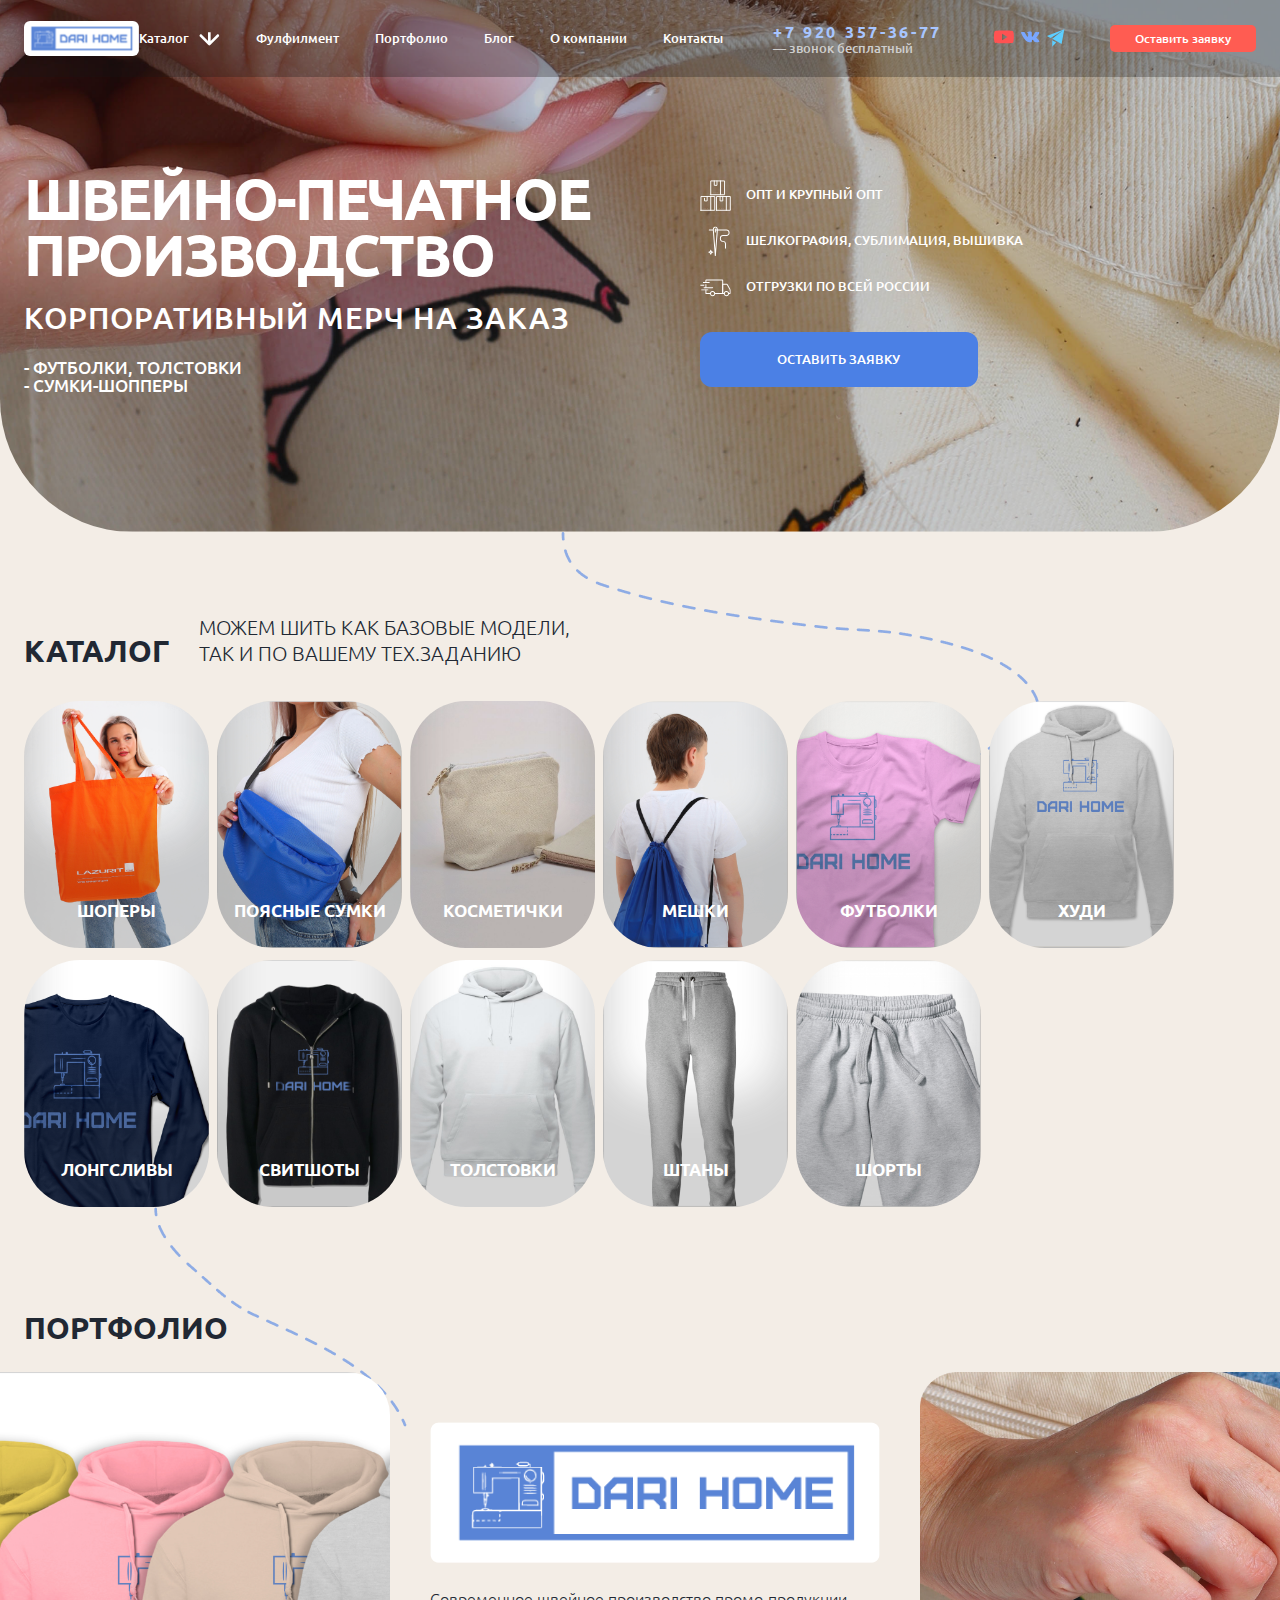
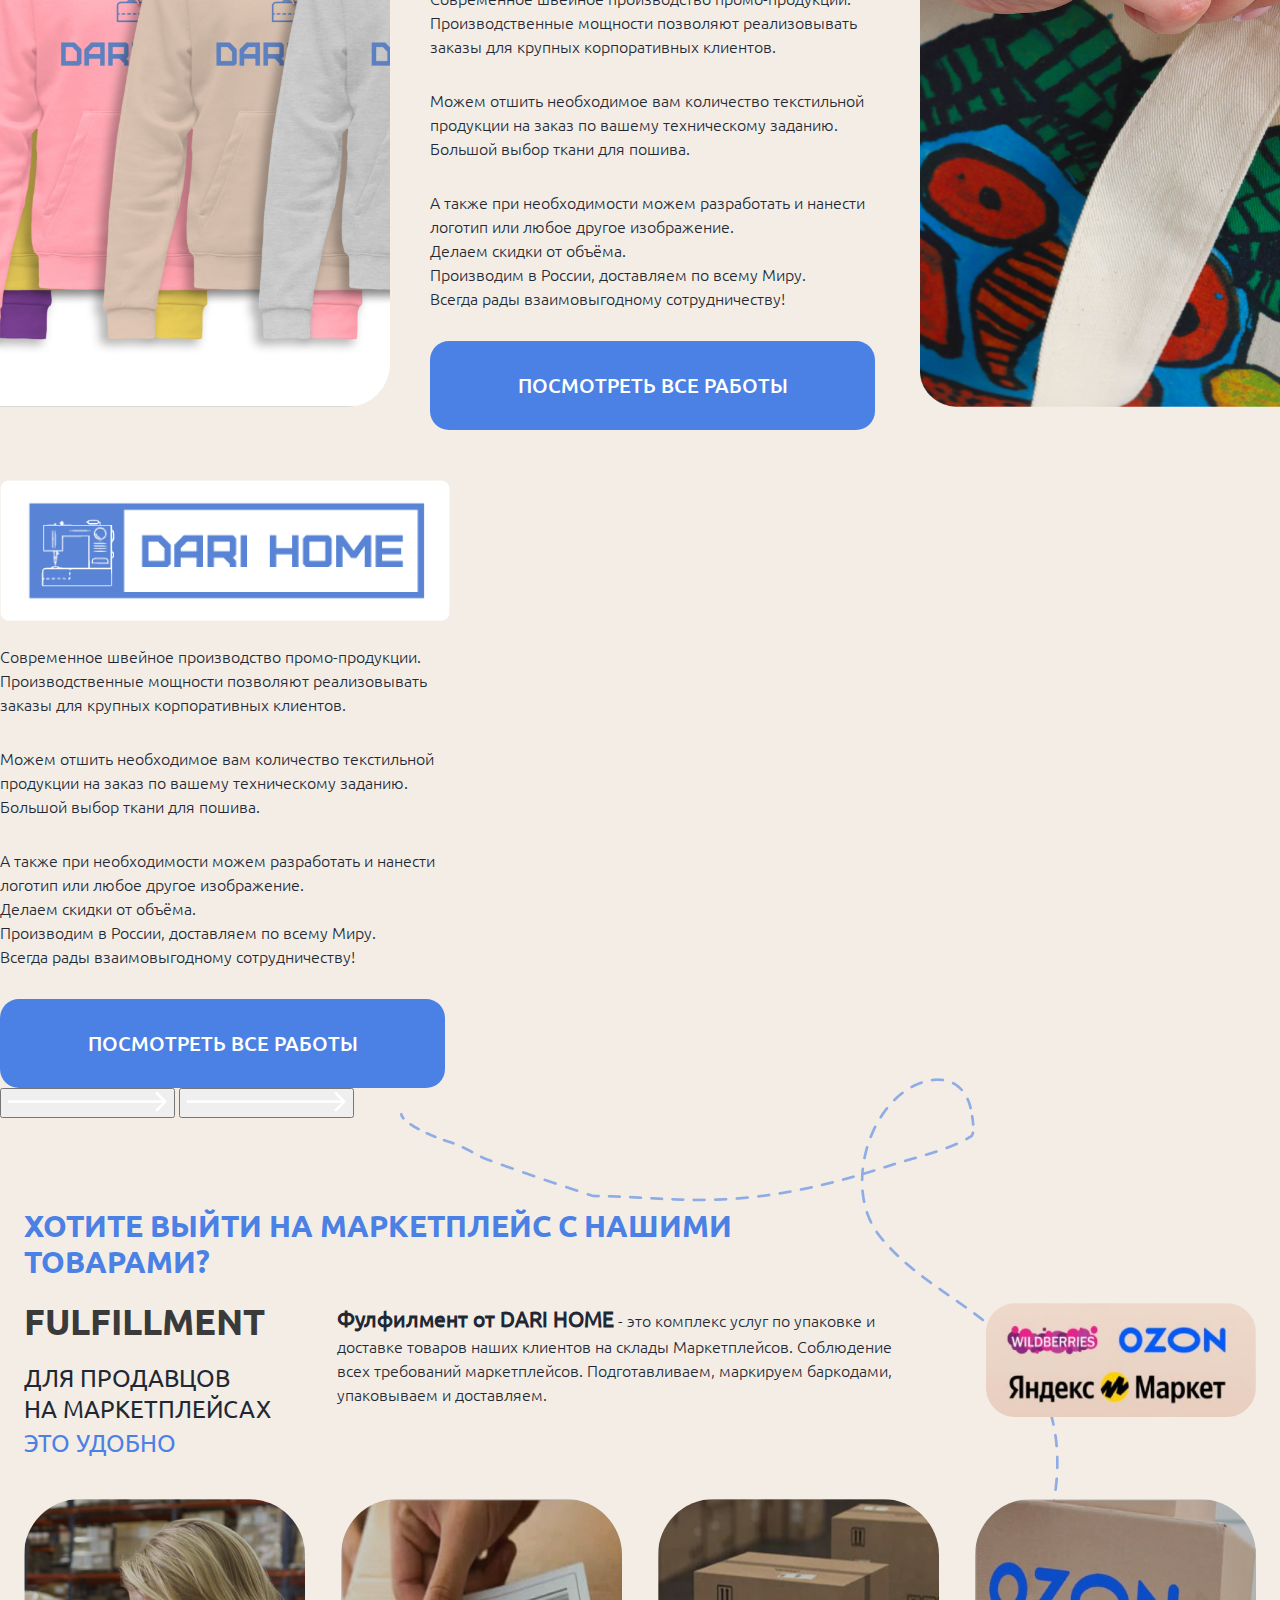
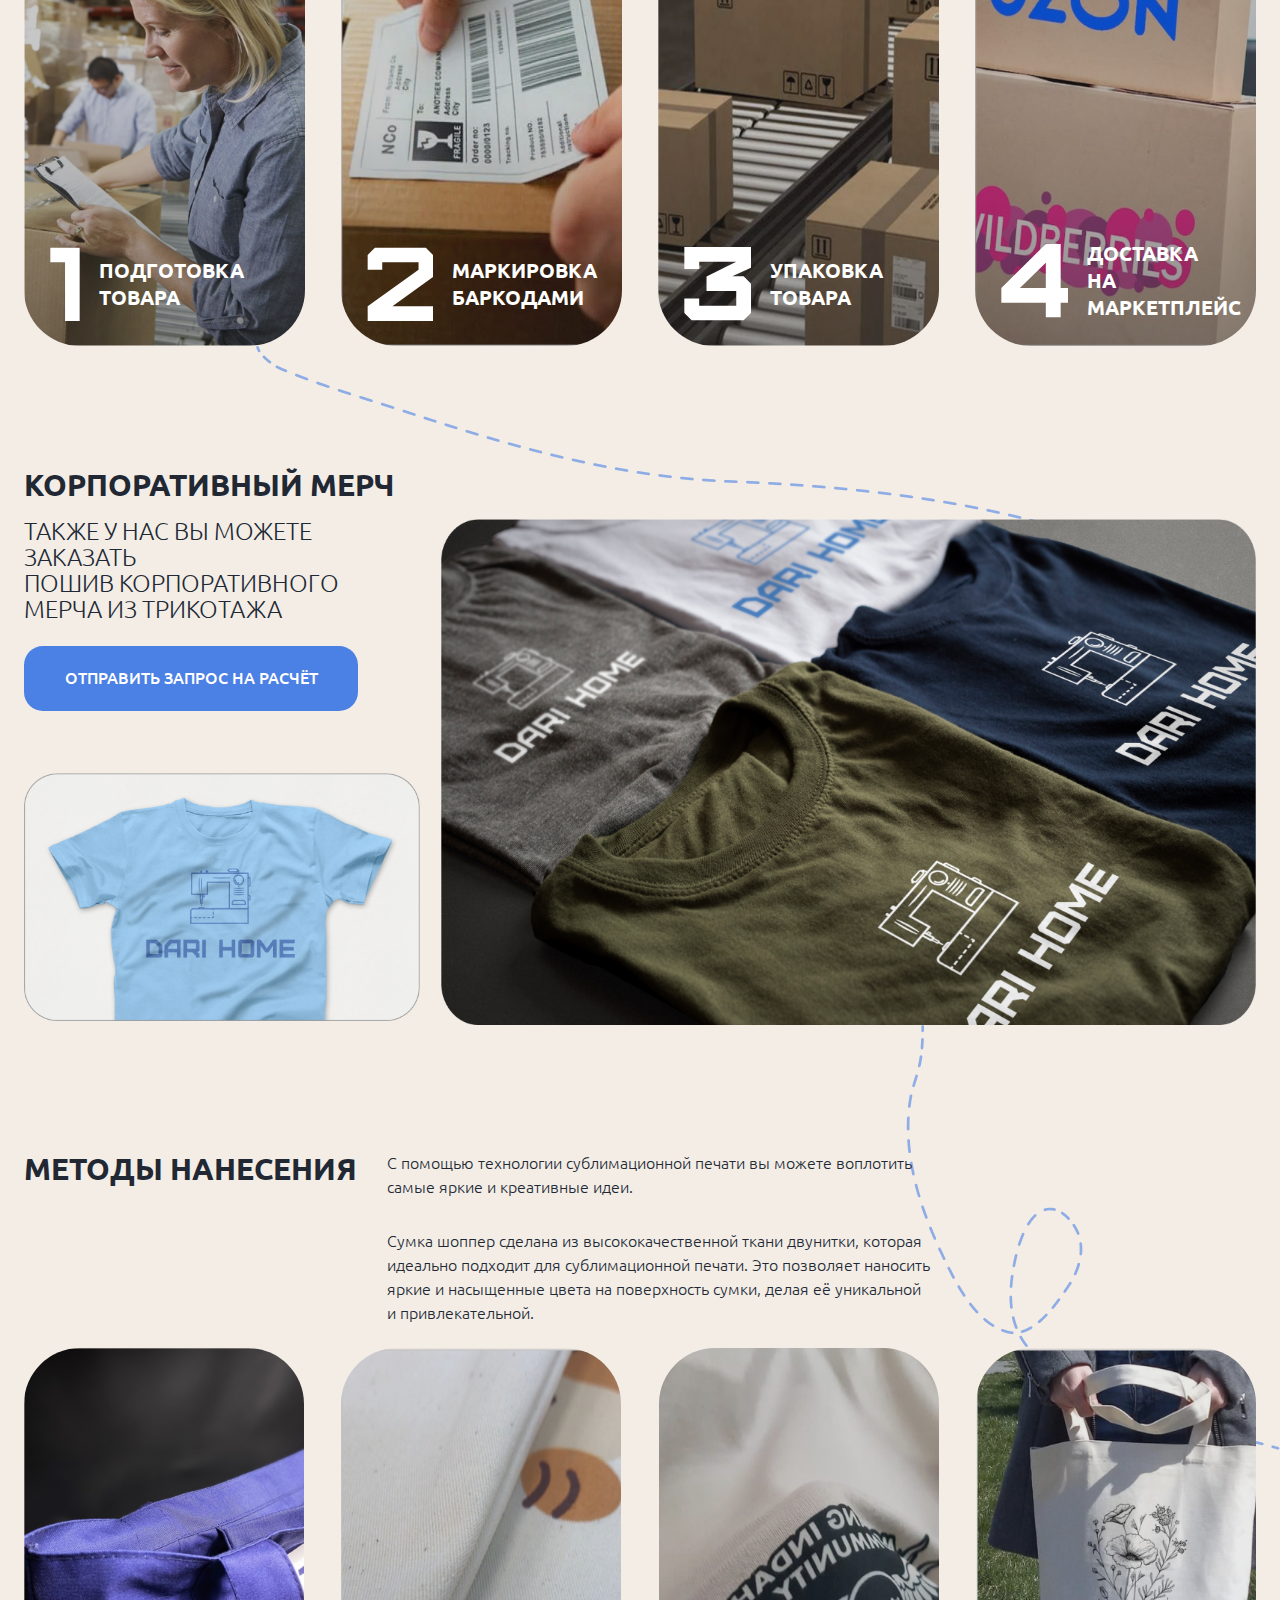
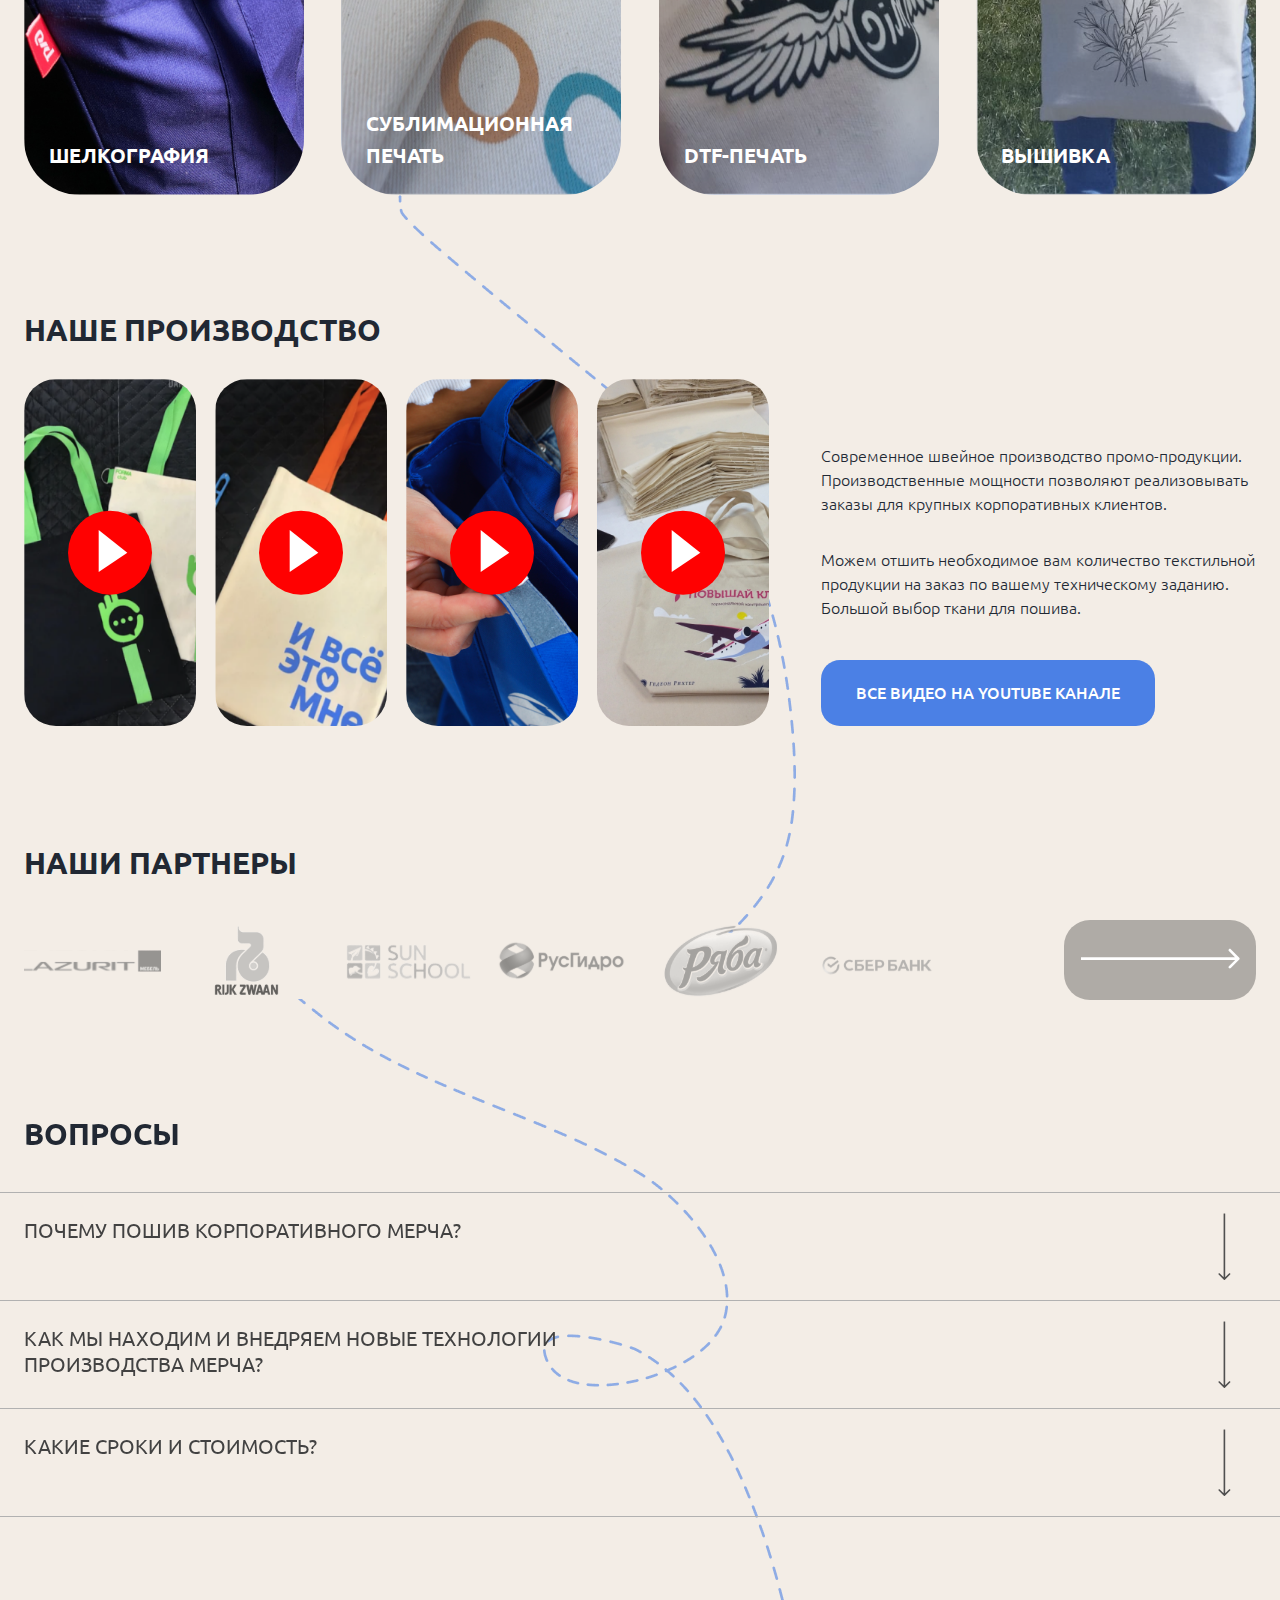
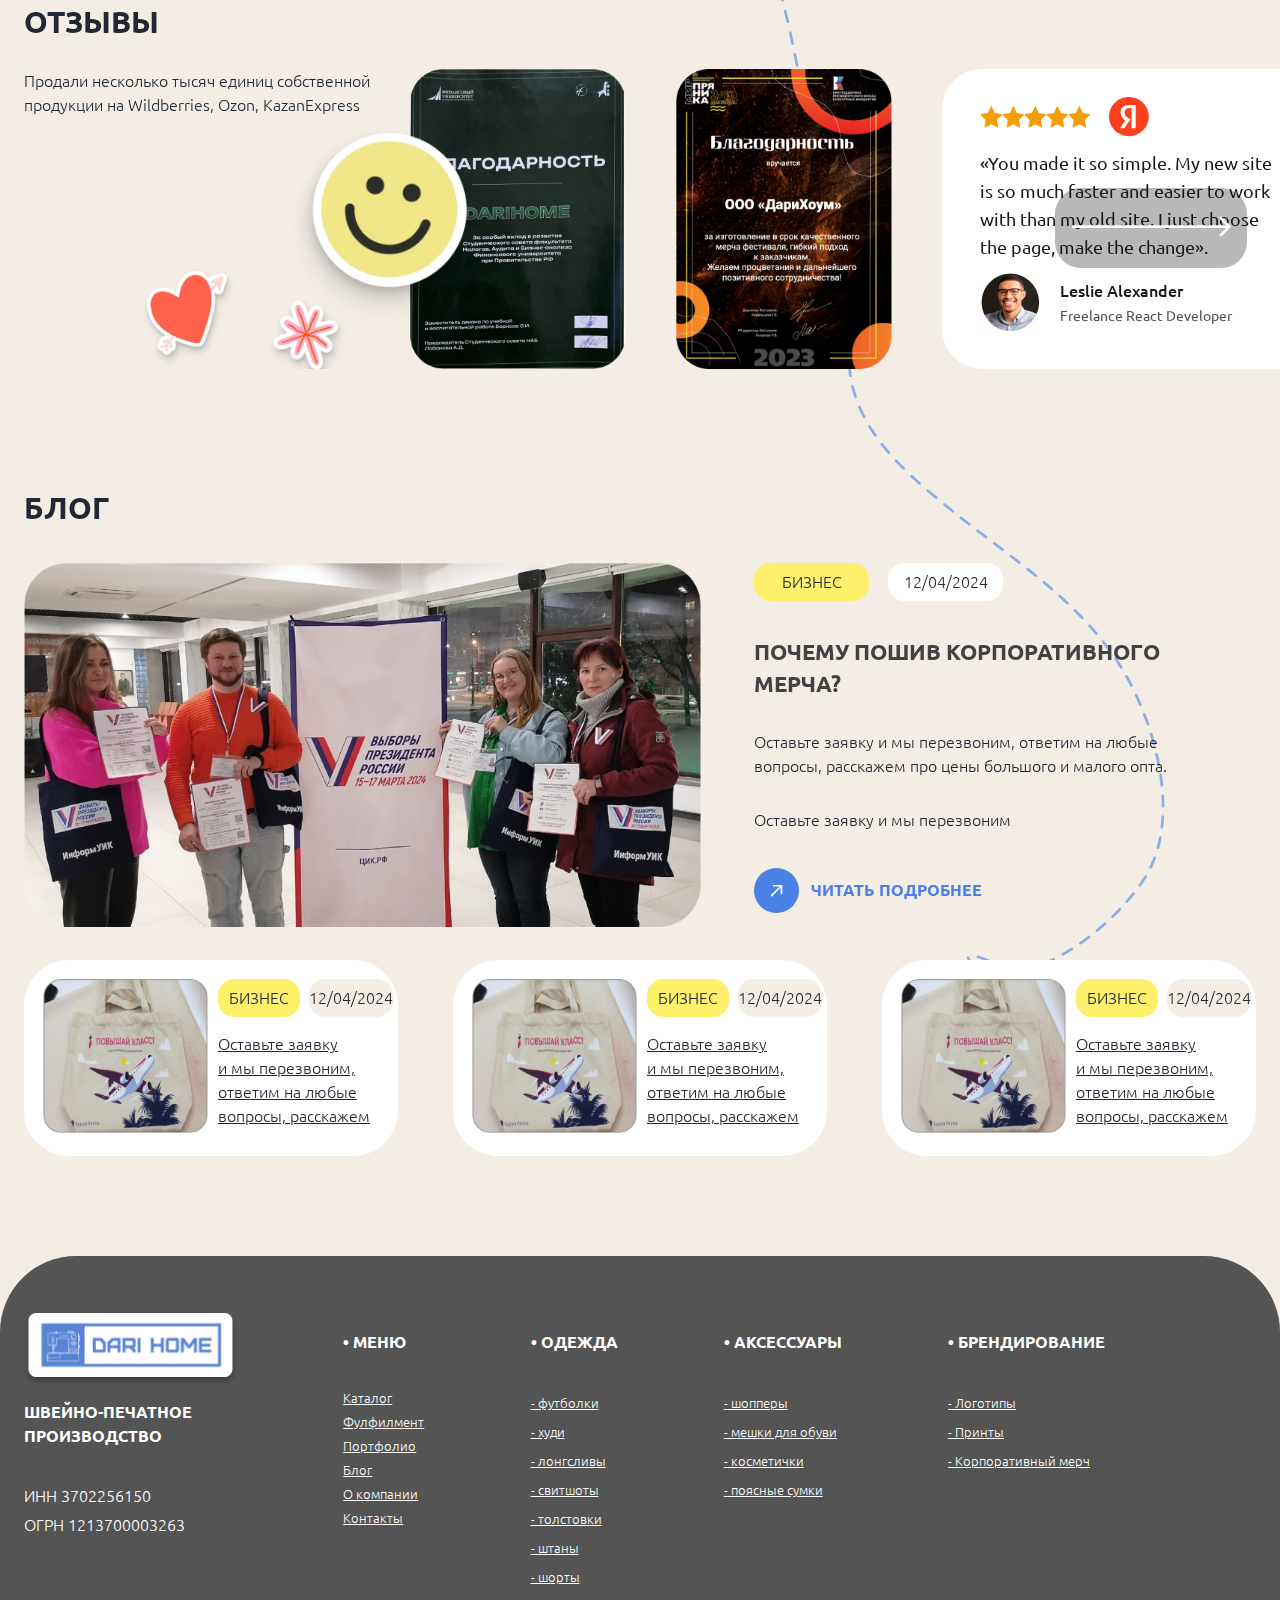
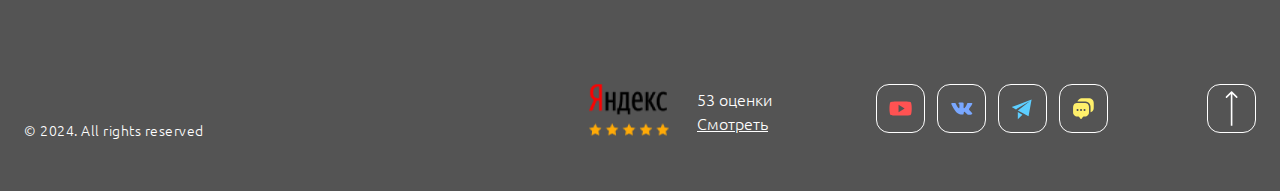
==== commit 059310f2: "Add files via upload" ====
--- a/index.html
+++ b/index.html
@@ -42,22 +42,22 @@
 											</a>
 										</div>
 										<div class="header_content_navmenu_list_item">
-											<a href="#">
+											<a href="portfolio.html">
 												<p>Портфолио</p>
 											</a>
 										</div>
 										<div class="header_content_navmenu_list_item">
-											<a href="#">
+											<a href="blog.html">
 												<p>Блог</p>
 											</a>
 										</div>
 										<div class="header_content_navmenu_list_item">
-											<a href="#">
+											<a href="aboutcompany.html">
 												<p>О компании</p>
 											</a>
 										</div>
 										<div class="header_content_navmenu_list_item">
-											<a href="#">
+											<a href="contacts.html">
 												<p>Контакты</p>
 											</a>
 										</div>
@@ -140,16 +140,16 @@
 										<a href="fulfilment.html">Фулфилмент</a>
 									</li>
 									<li class="header_content-wrap-navmenu-list-item header_content-wrap-navmenu-list-item-3">
-										<a href="#">Портфолио</a>
+										<a href="portfolio.html">Портфолио</a>
 									</li>
 									<li class="header_content-wrap-navmenu-list-item header_content-wrap-navmenu-list-item-4">
-										<a href="#">Блог</a>
+										<a href="blog.html">Блог</a>
 									</li>
 									<li class="header_content-wrap-navmenu-list-item header_content-wrap-navmenu-list-item-5">
-										<a href="#">О компании</a>
+										<a href="aboutcompany.html">О компании</a>
 									</li>
 									<li class="header_content-wrap-navmenu-list-item header_content-wrap-navmenu-list-item-6">
-										<a href="#">Контакты</a>
+										<a href="contacts.html">Контакты</a>
 									</li>
 									<li class="header_content-wrap-navmenu-list-item header_content-wrap-navmenu-list-item-7">
 										<div class="header_content_orderbutton header_content_orderbutton_wrap">
@@ -282,8 +282,8 @@
 								<div class="portfoliosec_content_main_slider_item">
 									<img src="img/portfoliosec_content_left_image.png" alt="">
 								</div>
-								<div class="portfoliosec_content_main_slider_item">
-									<img src="img/portfoliosec_content_logo.png" alt="">
+								<div class="portfoliosec_content_main_slider_item portfoliosec_content_main_slider_item_title">
+									<img class="portfoliosec_content_logo" src="img/portfoliosec_content_logo.png" alt="">
 									<p>Современное швейное производство промо-продукции. Производственные мощности позволяют реализовывать заказы для крупных корпоративных клиентов.    </p>
@@ -291,15 +291,35 @@
 Большой выбор ткани для пошива.    </p>
-									<p>А также при необходимости можем разработать и нанести логотип или любое другое изображение. Делаем скидки от объёма. -Производим в России, доставляем по всему Миру. -Всегда рады взаимовыгодному сотрудничеству!</p>
+									<p>А также при необходимости можем разработать и нанести логотип или любое другое изображение. <br>Делаем скидки от объёма. + <br>Производим в России, доставляем по всему Миру. + <br>Всегда рады взаимовыгодному сотрудничеству!</p>
 									<a class="portfoliosec_content_main_slider_item_button upper" href="">посмотреть все работы</a>
 								</div>
 								<div class="portfoliosec_content_main_slider_item">
 									<img src="img/portfoliosec_content_right_image.png" alt="">
 								</div>
 							</div>
+							<div class="portfoliosec_content_main_slider_item portfoliosec_content_main_slider_item_title portfoliosec_content_main_slider_item_title_mobile">
+									<img class="portfoliosec_content_logo" src="img/portfoliosec_content_logo.png" alt="">
+									<p>Современное швейное производство промо-продукции. Производственные мощности позволяют реализовывать заказы для крупных корпоративных клиентов. + +</p>
+									<p>Можем отшить необходимое вам количество текстильной продукции на заказ по вашему техническому заданию. +Большой выбор ткани для пошива. + +</p>
+									<p>А также при необходимости можем разработать и нанести логотип или любое другое изображение. <br>Делаем скидки от объёма. + <br>Производим в России, доставляем по всему Миру. + <br>Всегда рады взаимовыгодному сотрудничеству!</p>
+									<a class="portfoliosec_content_main_slider_item_button upper" href="">посмотреть все работы</a>
+								</div>
+							<button class="portfoliosec_content_main_slider_arrowright">
+								<img src="img/partnerssec_content_slider_arrow.svg" alt="">
+							</button>
+							<button class="portfoliosec_content_main_slider_arrowleft">
+								<img src="img/partnerssec_content_slider_arrow.svg" alt="">
+							</button>
 						</div>
 					</div>
 				</div>
--- a/css/styles.css
+++ b/css/styles.css
@@ -559,7 +559,7 @@
 }
 
 .catalogsec_content_list_item a:hover {
-   background: url(../img/catalogsec_content_list_item_blur.png);
+  background: linear-gradient(180deg, rgba(38,38,38,0.1) 40%, rgba(75,128,229,0.6) 100%);
   background-size: cover;
   background-repeat: no-repeat;
   background-position: bottom -25px;
@@ -2054,23 +2054,1597 @@
 
 .headerandfirstsec_container_shopperspage {
   background: url(../img/firstsec_background_shoppers.png);
-    background-size: auto;
+  background-size: auto;
   background-size: cover;
   border-radius: 0px 0px 133px 133px;
 }
 
-.firstsec_content_leftpart_shoppers h1 {
-  font-size: 3.5rem;
-  line-height: 57px;
-  letter-spacing: -1.76px;
-}
-
-.firstsec_content_leftpart_shoppers h2 {
+.firstsec_content_leftpart_secondpages_title{
+  background-color: rgba(23, 23, 23, 0.5);
+  border-radius: 0px 25px 25px 0px;
+  padding-bottom: 15px;
+  padding-left: 34px;
+  padding-right: 35px;
+  margin-left: -33px;
+  display: flex;
+  width: 100%;
+  max-width: 965px;
+  position: relative;
+}
+
+.firstsec_content_leftpart_secondpages h2{
+  margin-bottom: 32px;
+}
+
+.firstsec_content_leftpart_secondpages_title p{
+  font-family: "Ubuntu-700";
+  font-size: 2.5rem;
+  color: #FFFFFF;
+  line-height: 43px;
+}
+
+.firstsec_content_leftpart_secondpages_title b{
+  font-family: "Ubuntu-700";
+  font-size: 4.688rem;
+  color: #6FA1FF;
+  line-height: 43px;
+}
+
+.firstsec_content_leftpart_secondpages_title_container{
+  display: flex;
+  align-items: baseline;
+  column-gap: 5px;
+  margin-top: -20px;
+}
+
+.firstsec_content_leftpart_secondpages_title_container > p:nth-child(1) {
+  padding-top: 30px;
+}
+
+.firstsec_content_leftpart_secondpages_titletwo {
+  margin-top: 32px;
+  font-family: "Ubuntu-300";
+  font-size: 2.5rem;
+  max-width: 1000px;
+  color: #FFFFFF;
+  line-height: 42px;
+}
+
+
+
+
+
+
+
+.typesofsewingsec{
+  
+  
+}
+
+.typesofsewingsec_content{
+  padding-top: 182px;
+  background-image: url(../img/typesofsewingsec_dotted.png);
+  background-position: top right 150px;
+  background-repeat: no-repeat;
+}
+
+.typesofsewingsec_content_header{
+  display: flex;
+  column-gap: 24px;
+  align-items: flex-start;
+}
+
+.typesofsewingsec_content_header h3{
+  font-family: "Ubuntu-700";
+  font-size: 3rem;
+  color: #212833;
+  line-height: 48px;
+}
+
+.typesofsewingsec_content_header p{
+  font-family: "Ubuntu-300";
   font-size: 2rem;
+  color: #212833;
+  line-height: 41px;
+  max-width: 700px;
+}
+
+.typesofsewingsec_content_main{
+  display: flex;
+  flex-wrap: wrap;
+  margin-top: 28px;
+  row-gap: 33px;
+  justify-content: space-between;
+}
+
+.typesofsewingsec_content_main_item:nth-child(1){
+  background: url(../img/typesofsewingsec_content_main_item_1.png);
+  background-size: cover;
+  background-repeat: no-repeat;
+}
+
+.typesofsewingsec_content_main_item:nth-child(2){
+  background: url(../img/typesofsewingsec_content_main_item_2.png);
+  background-size: cover;
+  background-repeat: no-repeat;
+}
+
+.typesofsewingsec_content_main_item:nth-child(3){
+  background: url(../img/typesofsewingsec_content_main_item_3.png);
+  background-size: cover;
+  background-repeat: no-repeat;
+}
+
+.typesofsewingsec_content_main_item:nth-child(4){
+  background: url(../img/typesofsewingsec_content_main_item_4.png);
+  background-size: cover;
+  background-repeat: no-repeat;
+}
+
+.typesofsewingsec_content_main_item:nth-child(5){
+  background: url(../img/typesofsewingsec_content_main_item_5.png);
+  background-size: cover;
+  background-repeat: no-repeat;
+}
+
+.typesofsewingsec_content_main_item:nth-child(6){
+  background: url(../img/typesofsewingsec_content_main_item_6.png);
+  background-size: cover;
+  background-repeat: no-repeat;
+}
+
+.typesofsewingsec_content_main_item:nth-child(7){
+  background: url(../img/typesofsewingsec_content_main_item_7.png);
+  background-size: cover;
+  background-repeat: no-repeat;
+}
+
+.typesofsewingsec_content_main_item:nth-child(8){
+  background: url(../img/typesofsewingsec_content_main_item_8.png);
+  background-size: cover;
+  background-repeat: no-repeat;
+}
+
+.typesofsewingsec_content_main_item > a {
+  display: flex;
+  flex-direction: column;
+  height: 100%;
+  justify-content: end;
+  align-items: center;
+  text-decoration: none;
+  border-radius: 56px;
+  padding-left: 46px;
+  padding-right: 46px;
+}
+
+.typesofsewingsec_content_main_item {
+  height: 596px;
+  border-radius: 56px;
+  max-width: 449px;
+  width: 100%;
+  box-shadow: -1px -100px 43px 9px rgba(38, 38, 38, 0.2) inset;
+}
+
+.typesofsewingsec_content_main_item h3{
+  font-family: "Ubuntu-700";
+  font-size: 2rem;
+  color: #FFFFFF;
+  line-height: 41px;
+  text-transform: uppercase;
+  text-align: center;
+  padding-bottom: 26px;
+}
+
+.typesofsewingsec_content_main_item a:hover {
+  background: linear-gradient(180deg, rgba(38,38,38,0.1) 40%, rgba(75,128,229,0.6) 100%);
+  background-size: cover;
+  background-repeat: no-repeat;
+  background-position: bottom -25px;
+  animation: anitwo 0.5s linear;
+}
+
+
+
+
+
+
+.bagsearchsec{
+  margin-top: 168px;
+}
+
+.bagsearchsec_content{
+  background: #FFFFFF;
+  border-radius: 53px;
+  overflow: hidden;
+}
+
+.bagsearchsec_content_container{
+  background-image: url(../img/bagsearchsec_content_image.png);
+  background-repeat: no-repeat;
+  background-position: right;
+  padding-top: 61px;
+  padding-bottom: 60px;
+  padding-left: 73px;
+  padding-right: 73px;
+}
+
+.bagsearchsec_content_container h2{
+  font-family: "Ubuntu-700";
+  font-size: 3rem;
+  color: #212833;
+  line-height: 41px;
+  margin-bottom: 50px;
+}
+
+.bagsearchsec_content_container b{
+  font-family: "Ubuntu-700";
+  font-size: 3rem;
+  color: #4B80E5;
+  line-height: 41px;
+}
+
+.bagsearchsec_content_main{
+  display: flex;
+  justify-content: space-between;
+  align-items: flex-end;
+}
+
+.bagsearchsec_content_main p{
+  font-family: "Ubuntu-300";
+  font-size: 2.688rem;
+  color: #3C3C3C;
+  line-height: 43px;
+  max-width: 765px;
+}
+
+.bagsearchsec_content_main a{
+  font-family: "Ubuntu-500";
+  font-size: 1.375rem;
+  color: #FFFFFF;
+  line-height: 37px;
+  display: flex;
+  justify-content: center;
+  align-items: center;
+  max-width: 445px;
+  width: 100%;
+  background: #FF5C52;
+  border-radius: 19px;
+  cursor: pointer;
+  text-decoration: none;
+  padding-top: 25px;
+  padding-bottom: 25px;
+}
+
+.bagsearchsec_content_main a:hover{
+  animation: anibtntwo 0.5s linear;
+  background: #FD736B;
+}
+
+.bagsearchsec_content_main > a:active {
+  animation: anibtntwo 0.5s linear;
+  background: #F44F45;
+}
+
+
+
+
+
+
+.typesofabricssec{
+  
+}
+
+.typesofabricssec_content{
+  padding-top: 168px;
+  background-image: url(../img/typesofabricssec_dotted.png);
+  background-position: top right 90px;
+  background-repeat: no-repeat;
+}
+
+.typesofabricssec_content_header{
+  display: flex;
+  column-gap: 24px;
+  align-items: flex-start;
+  margin-bottom: 25px;
+}
+
+.typesofabricssec_content_header h3{
+  font-family: "Ubuntu-700";
+  font-size: 3rem;
+  color: #212833;
+  line-height: 48px;
+  max-width: 530px;
+}
+
+.typesofabricssec_content_header p{
+  font-family: "Ubuntu-300";
+  font-size: 2rem;
+  color: #212833;
+  line-height: 41px;
+  max-width: 570px;
+}
+
+.typesofabricssec_content_main{
+  padding-top: 233px;
+  display: flex;
+  flex-wrap: wrap;
+  justify-content: space-between;
+  row-gap: 31px;
+}
+
+.typesofabricssec_content_main_item:nth-child(1) a{
+  background: linear-gradient(180deg, rgba(38,38,38,0.2) 0%, rgba(34,34,34,0.2) 100%),
+    url(../img/typesofabricssec_content_main_item_1.png) center/cover;
+  background-size: 100% 100%;
+  background-repeat: no-repeat;
+
+}
+
+.typesofabricssec_content_main_item:nth-child(2){
+  background: linear-gradient(180deg, rgba(38,38,38,0.2) 0%, rgba(34,34,34,0.2) 100%),
+    url(../img/typesofabricssec_content_main_item_2.png) center/cover;
+  background-size: 100% 100%;
+  background-repeat: no-repeat;
+}
+
+.typesofabricssec_content_main_item:nth-child(3){
+  background: linear-gradient(180deg, rgba(38,38,38,0.2) 0%, rgba(34,34,34,0.2) 100%),
+    url(../img/typesofabricssec_content_main_item_3.png) center/cover;
+  background-size: 100% 100%;
+  background-repeat: no-repeat;
+}
+
+.typesofabricssec_content_main_item:nth-child(4){
+  background: linear-gradient(180deg, rgba(38,38,38,0.2) 0%, rgba(34,34,34,0.2) 100%),
+    url(../img/typesofabricssec_content_main_item_4.png) center/cover;
+  background-size: 100% 100%;
+  background-repeat: no-repeat;
+}
+
+.typesofabricssec_content_main_item:nth-child(5){
+  background: linear-gradient(180deg, rgba(38,38,38,0.2) 0%, rgba(34,34,34,0.2) 100%),
+    url(../img/typesofabricssec_content_main_item_5.png) center/cover;
+  background-size: 100% 100%;
+  background-repeat: no-repeat;
+}
+
+.typesofabricssec_content_main_item:nth-child(6){
+  background: linear-gradient(180deg, rgba(38,38,38,0.2) 0%, rgba(34,34,34,0.2) 100%),
+    url(../img/typesofabricssec_content_main_item_6.png) center/cover;
+  background-size: 100% 100%;
+  background-repeat: no-repeat;
+}
+
+.typesofabricssec_content_main_item:nth-child(7){
+  background: linear-gradient(180deg, rgba(38,38,38,0.2) 0%, rgba(34,34,34,0.2) 100%),
+    url(../img/typesofabricssec_content_main_item_7.png) center/cover;
+  background-size: 100% 100%;
+  background-repeat: no-repeat;
+}
+
+.typesofabricssec_content_main_item:nth-child(8){
+  background: linear-gradient(180deg, rgba(38,38,38,0.2) 0%, rgba(34,34,34,0.2) 100%),
+    url(../img/typesofabricssec_content_main_item_8.png) center/cover;
+  background-size: 100% 100%;
+  background-repeat: no-repeat;
+}
+
+.typesofabricssec_content_main_item_container{
+  height: 100%;
+}
+
+
+.typesofabricssec_content_main_item_container > a {
+  display: flex;
+  flex-direction: column;
+  height: 100%;
+  justify-content: end;
+  align-items: center;
+  text-decoration: none;
+  border-radius: 56px;
+  padding-left: 46px;
+  padding-right: 46px;
+  text-decoration: none;
+}
+
+.typesofabricssec_content_main_item_container > a > h3 {
+  font-family: "Ubuntu-700";
+  font-size: 1.688rem;
+  color: #FFFFFF;
+  line-height: 43px;
+  padding-bottom: 23px;
+  text-align: left;
+  width: 100%;
+}
+
+.typesofabricssec_content_main_item_container_hover h3 {
+  font-family: "Ubuntu-700";
+  font-size: 1.688rem;
+  color: #FFFFFF;
+  line-height: 43px;
+  position: absolute;
+  bottom: 23px;
+  left: 32px;
+  text-align: left;
+}
+
+.typesofabricssec_content_main_item {
+  position: relative;
+  height: 216px;
+  border-radius: 40px;
+  max-width: 449px;
+  width: 100%;
+  box-shadow: -1px -100px 43px 9px rgba(38, 38, 38, 0.2) inset;
+}
+
+.typesofabricssec_content_main_item a{
+  border-radius: 40px;
+}
+
+.typesofabricssec_content_main_item_container_hover{
+  display: none;
+}
+
+.typesofabricssec_content_main_item:hover .typesofabricssec_content_main_item_container_hover{
+  display: flex;
+  flex-direction: column;
+  position: absolute;
+  bottom: 0;
+  height: 382px;
+  width: 100%;
+  border-radius: 40px;
+  padding-top: 48px;
+  padding-left: 21px;
+  padding-right: 21px;
+  max-width: 407px;
+  animation: anitwo 0.5s forwards;
+}
+
+.typesofabricssec_content_main_item:hover .typesofabricssec_content_main_item_container_hover_h3state{
+  display: none;
+}
+
+.typesofabricssec_content_main_item:nth-child(1):hover .typesofabricssec_content_main_item_container_hover{
+  background: linear-gradient(rgba(75, 128, 229, 0.9), rgba(75, 128, 229, 0.7)),
+    url(../img/typesofabricssec_content_main_item_1.png) center/cover;
+}
+
+.typesofabricssec_content_main_item:nth-child(2):hover .typesofabricssec_content_main_item_container_hover{
+  background: linear-gradient(rgba(75, 128, 229, 0.9), rgba(75, 128, 229, 0.7)),
+    url(../img/typesofabricssec_content_main_item_2.png) center/cover;
+}
+
+.typesofabricssec_content_main_item:nth-child(3):hover .typesofabricssec_content_main_item_container_hover{
+  background: linear-gradient(rgba(75, 128, 229, 0.9), rgba(75, 128, 229, 0.7)),
+    url(../img/typesofabricssec_content_main_item_3.png) center/cover;
+}
+
+.typesofabricssec_content_main_item:nth-child(4):hover .typesofabricssec_content_main_item_container_hover{
+  background: linear-gradient(rgba(75, 128, 229, 0.9), rgba(75, 128, 229, 0.7)),
+    url(../img/typesofabricssec_content_main_item_4.png) center/cover;
+}
+
+.typesofabricssec_content_main_item:nth-child(5):hover .typesofabricssec_content_main_item_container_hover{
+  background: linear-gradient(rgba(75, 128, 229, 0.9), rgba(75, 128, 229, 0.7)),
+    url(../img/typesofabricssec_content_main_item_5.png) center/cover;
+}
+
+.typesofabricssec_content_main_item:nth-child(6):hover .typesofabricssec_content_main_item_container_hover{
+  background: linear-gradient(rgba(75, 128, 229, 0.9), rgba(75, 128, 229, 0.7)),
+    url(../img/typesofabricssec_content_main_item_6.png) center/cover;
+}
+
+.typesofabricssec_content_main_item:nth-child(7):hover .typesofabricssec_content_main_item_container_hover{
+  background: linear-gradient(rgba(75, 128, 229, 0.9), rgba(75, 128, 229, 0.7)),
+    url(../img/typesofabricssec_content_main_item_7.png) center/cover;
+}
+
+.typesofabricssec_content_main_item:nth-child(8):hover .typesofabricssec_content_main_item_container_hover{
+  background: linear-gradient(rgba(75, 128, 229, 0.9), rgba(75, 128, 229, 0.7)),
+    url(../img/typesofabricssec_content_main_item_8.png) center/cover;
+}
+
+.typesofabricssec_content_main_item_container_hover h4{
+  font-family: "Ubuntu-700";
+  font-size: 1.313rem;
+  color: #FFFFFF;
   line-height: 32px;
-  margin-top: 17px;
-}
-
-
-
-
+  margin-bottom: 47px;
+}
+
+.typesofabricssec_content_main_item_container_hover p{
+  font-family: "Ubuntu-300";
+  font-size: 1.313rem;
+  color: #FFFFFF;
+  line-height: 32px;
+  margin-bottom: 47px;
+  max-height: 160px;
+}
+
+.typesofabricssec_content_main_item > div:nth-child(1) > a:nth-child(1) > div:nth-child(1) > h3:nth-child(3) {
+  padding-left: 14px;
+}
+
+
+
+
+
+.usabilitysec{
+  margin-top: 168px;
+}
+
+.usabilitysec_content_header{
+  display: flex;
+  column-gap: 24px;
+  align-items: flex-start;
+  margin-bottom: 25px;
+}
+
+.usabilitysec_content_header h3{
+  font-family: "Ubuntu-700";
+  font-size: 3rem;
+  color: #212833;
+  line-height: 48px;
+  max-width: 720px;
+}
+
+.usabilitysec_content_header p{
+  font-family: "Ubuntu-300";
+  font-size: 2rem;
+  color: #212833;
+  line-height: 41px;
+  max-width: 730px;
+}
+
+.usabilitysec_content_main{
+  display: flex;
+  flex-wrap: wrap;
+  justify-content: space-between;
+  row-gap: 33px;
+}
+
+.usabilitysec_content_main_item{
+  max-width: 916px;
+  width: 100%;
+  height: 273px;
+  display: flex;
+  flex-direction: column;
+  justify-content: flex-end;
+}
+
+.usabilitysec_content_main_item h3{
+  padding-bottom: 23px;
+  padding-left: 44px;
+  font-family: "Ubuntu-700";
+  font-size: 2rem;
+  color: #FFFFFF;
+  line-height: 41px;
+}
+
+.usabilitysec_content_main_item a{
+  text-decoration: none;
+  height: 100%;
+  width: 100%;
+  display: flex;
+  flex-direction: column;
+  justify-content: flex-end;
+}
+
+.usabilitysec_content_main_item:nth-child(1){
+  background: url(../img/usabilitysec_content_main_item_1.png);
+  background-size: cover;
+  background-repeat: no-repeat;
+}
+
+.usabilitysec_content_main_item:nth-child(2){
+  background: url(../img/usabilitysec_content_main_item_2.png);
+  background-size: cover;
+  background-repeat: no-repeat;
+}
+
+.usabilitysec_content_main_item:nth-child(3){
+  background: url(../img/usabilitysec_content_main_item_3.png);
+  background-size: cover;
+  background-repeat: no-repeat;
+}
+
+.usabilitysec_content_main_item:nth-child(4){
+  background: url(../img/usabilitysec_content_main_item_4.png);
+  background-size: cover;
+  background-repeat: no-repeat;
+}
+
+
+
+
+
+
+.newkindshopperssec{
+  margin-top: 168px;
+}
+
+.newkindshopperssec_content{
+  background: #cfb8f1;
+  border-radius: 50px;
+  
+}
+
+.newkindshopperssec_content_container{
+  background-image: url(../img/newkindshoppers.png);
+  background-position: top right 0px;
+  background-repeat: no-repeat;
+  padding-top: 61px;
+  padding-left: 61px;
+  padding-bottom: 85px;
+  padding-right: 61px;
+}
+
+.newkindshopperssec_content_container_header{
+  display: flex;
+  column-gap: 48px;
+}
+
+.newkindshopperssec_content_container_header h3{
+  font-family: "Ubuntu-700";
+  font-size: 3rem;
+  color: #141414;
+  line-height: 41px;
+}
+
+.newkindshopperssec_content_container_header p{
+  font-family: "Ubuntu-400";
+  font-size: 2.5rem;
+  color: #141414;
+  line-height: 43px;
+  max-width: 850px;
+}
+
+.newkindshopperssec_content_container h2{
+  margin-top: 59px;
+  font-family: "Ubuntu-700";
+  font-size: 5.313rem;
+  color: #141414;
+  line-height: 42px;
+}
+
+
+
+
+
+.youtubechannelsec{
+  margin-top: 168px;
+}
+
+.youtubechannelsec_content{
+  display: flex;
+  column-gap: 38px;
+}
+
+.youtubechannelsec_content_leftpart{
+  border-radius: 56px;
+}
+
+.youtubechannelsec_content_leftpart a{
+  position: relative;
+  display: flex;
+  width: 100%;
+}
+
+.youtubechannelsec_content_rightpart img{
+  margin-bottom: 56px;
+}
+
+.youtubechannelsec_content_rightpart p{
+  font-family: "Ubuntu-300";
+  font-size: 1.375rem;
+  color: #212833;
+  line-height: 32px;
+  margin-bottom: 32px;
+}
+
+.youtubechannelsec_content_leftpart_button{
+  position: absolute;
+  top: 50%;
+  left: 50%;
+  transform: translate(-50%, -50%);
+}
+
+.youtubechannelsec_content_rightpart a {
+  margin-top: 47px;
+  font-family: "Ubuntu-500";
+  font-size: 1.375rem;
+  color: #FFFFFF;
+  line-height: 37px;
+  text-decoration: none;
+  background: #4B80E5;
+  max-width: 519px;
+  width: 100%;
+  display: flex;
+  align-items: center;
+  justify-content: center;
+  padding-top: 26px;
+  padding-bottom: 26px;
+  border-radius: 19px;
+}
+
+.youtubechannelsec_content_rightpart a:hover {
+  background: #6395F5;
+  animation: anibtn 0.5s linear;
+}
+
+.youtubechannelsec_content_rightpart a:active {
+  background: #3F77E1;
+  animation: anibtn 0.5s linear;
+}
+
+
+
+
+
+
+
+
+
+.casesbybagssec{
+  margin-top: 168px;
+}
+
+.casesbybagssec_content h2{
+  font-family: "Ubuntu-500";
+  font-size: 3rem;
+  color: #212833;
+  line-height: 48px;
+}
+
+.casesbybagssec_content_main{
+  display: flex;
+  justify-content: space-between;
+  margin-top: 30px;
+}
+
+.casesbybagssec_content_main_item{
+  display: flex;
+  flex-direction: column;
+  max-width: 600px;
+  width: 100%;
+}
+
+.casesbybagssec_content_main_item h3{
+  font-family: "Ubuntu-400";
+  font-size: 1.688rem;
+  color: #212833;
+  line-height: 31px;
+  margin-top: 23px;
+  padding-left: 15px;
+  max-width: 540px;
+  width: 100%;
+}
+
+.casesbybagssec_content_main_item p{
+  padding-left: 15px;
+  margin-top: 20px;
+  font-family: "Ubuntu-300";
+  font-size: 1.313rem;
+  color: #212833;
+  line-height: 32px;
+  max-width: 550px;
+}
+
+
+
+
+
+
+
+
+
+
+.orderformsec{
+  margin-top: 168px;
+}
+
+.orderformsec_content{
+  background: #e39863;
+  border-radius: 50px;
+}
+
+.orderformsec_content_container{
+  padding-top: 65px;
+  padding-left: 48px;
+  padding-right: 48px;
+  padding-bottom: 61px;
+  background-image: url(../img/test1.png);
+  background-position: top right 0px;
+  background-repeat: no-repeat;
+  background-position: bottom right 0px;
+  border-radius: 50px;
+  background-size: contain;
+}
+
+.orderformsec_content_container_form{
+  display: flex;
+  flex-wrap: wrap;
+  justify-content: space-between;
+}
+
+.orderformsec_content_container_form_leftpart{
+  display: grid;
+  grid-template-columns: 1fr 1fr;
+  grid-column-gap: 18px;
+  grid-row-gap: 23px;
+  max-width: 945px;
+  width: 100%;
+}
+
+.orderformsec_content_container_form_input{
+  border-radius: 19px;
+  background: #FFFFFF;
+  outline: none;
+  border: 0px;
+  font-family: "Ubuntu-300";
+  font-size: 1.313rem;
+  color: #212833;
+  line-height: 32px;
+  padding-top: 28px;
+  padding-bottom: 28px;
+  padding-left: 21px;
+  padding-right: 21px;
+}
+
+.orderformsec_content_container_form_rightpart{
+  display: flex;
+  flex-direction: column;
+}
+
+.orderformsec_content_container_form_rightpart h2{
+  font-family: "Ubuntu-700";
+  font-size: 3rem;
+  color: #FFFFFF;
+  line-height: 48px;
+  max-width: 710px;
+}
+
+.orderformsec_content_container_form_submitbtn{
+  margin-top: 22px;
+  border: 0px;
+  font-family: "Ubuntu-500";
+  font-size: 1.375rem;
+  color: #FFFFFF;
+  line-height: 37px;
+  text-decoration: none;
+  background: #4B80E5;
+  max-width: 417px;
+  width: 100%;
+  display: flex;
+  align-items: center;
+  justify-content: center;
+  padding-top: 26px;
+  padding-bottom: 26px;
+  border-radius: 19px;
+  cursor: pointer;
+}
+
+.orderformsec_content_container_form_submitbtn{
+  margin-top: 22px;
+  border: 0px;
+  font-family: "Ubuntu-500";
+  font-size: 1.375rem;
+  color: #FFFFFF;
+  line-height: 37px;
+  text-decoration: none;
+  background: #4B80E5;
+  max-width: 417px;
+  width: 100%;
+  display: flex;
+  align-items: center;
+  justify-content: center;
+  padding-top: 26px;
+  padding-bottom: 26px;
+  border-radius: 19px;
+}
+
+.orderformsec_content_container_form_submitbtn:hover {
+  background: #6395F5;
+  animation: anibtn 0.5s linear;
+}
+
+.orderformsec_content_container_form_submitbtn:active {
+  background: #3F77E1;
+  animation: anibtn 0.5s linear;
+}
+
+input::-webkit-outer-spin-button,
+input::-webkit-inner-spin-button {
+    -webkit-appearance: none;
+}
+
+input[type='number'] {
+    -moz-appearance: textfield;
+}
+
+
+
+
+
+
+
+
+
+
+.sections_background{
+  background-image: url(../img/threesec_dotted.png);
+  background-position: top 100px center;
+  background-repeat: no-repeat;
+}
+
+.marketplacesec_content_shopperspage{
+  background-image: none;
+}
+
+
+
+
+
+.getcatalogandpricessec{
+  margin-top: 168px;
+  
+}
+
+.getcatalogandpricessec_content{
+  display: flex;
+  column-gap: 57px;
+  align-items: end;
+  background-image: url(../img/getcatalogandpricessec_dotted.png);
+  background-position: bottom 35px right -50px;
+  background-repeat: no-repeat;
+  padding-bottom: 168px;
+}
+
+.getcatalogandpricessec_content_rightpart{
+  display: flex;
+  flex-direction: column;
+}
+
+.getcatalogandpricessec_content_rightpart p{
+  max-width: 793px;
+  width: 100%;
+  margin-bottom: 32px;
+  font-family: "Ubuntu-300";
+  font-size: 1.375rem;
+  color: #212833;
+  line-height: 32px;
+}
+
+.getcatalogandpricessec_content_rightpart a {
+  margin-top: 8px;
+  border: 0px;
+  font-family: "Ubuntu-500";
+  font-size: 1.375rem;
+  color: #FFFFFF;
+  line-height: 37px;
+  text-decoration: none;
+  background: #4B80E5;
+  max-width: 445px;
+  width: 100%;
+  display: flex;
+  align-items: center;
+  justify-content: center;
+  padding-top: 26px;
+  padding-bottom: 26px;
+  border-radius: 19px;
+  margin-bottom: 4px;
+}
+
+.getcatalogandpricessec_content_rightpart a:hover {
+  background: #6395F5;
+  animation: anibtn 0.5s linear;
+}
+
+.getcatalogandpricessec_content_rightpart a:active {
+  background: #3F77E1;
+  animation: anibtn 0.5s linear;
+}
+
+
+
+
+
+
+
+
+
+
+
+
+.promosec{
+  
+}
+
+.promosec_content{
+  background: linear-gradient(90deg, rgba(255,255,255,0.1) 0%, rgba(167,197,255,0.2) 49%, rgba(75,128,229,0.2) 74%, rgba(207,184,241,0.2) 100%);
+  border-radius: 56px;
+  position: relative;
+}
+
+.promosec_content_container{
+  padding-top: 78px;
+  padding-left: 75px;
+  padding-bottom: 175px;
+  padding-right: 32px;
+  display: flex;
+  flex-direction: column;
+}
+
+.promosec_content_container h2{
+  font-family: "Ubuntu-700";
+  font-size: 4rem;
+  color: #383838;
+  line-height: 67px;
+  max-width: 910px;
+  width: 100%;
+}
+
+.promosec_content_container b{
+  font-family: "Ubuntu-700";
+  font-size: 4rem;
+  color: #4B80E5;
+  line-height: 67px;
+  max-width: 910px;
+  width: 100%;
+}
+
+.promosec_content_container p{
+  font-family: "Ubuntu-300";
+  font-size: 2.688rem;
+  color: #212833;
+  line-height: 51px;
+  max-width: 720px;
+  width: 100%;
+  margin-top: 30px;
+}
+
+.promosec_content_container a{
+  margin-top: 27px;
+  border: 0px;
+  font-family: "Ubuntu-500";
+  font-size: 1.375rem;
+  color: #FFFFFF;
+  line-height: 37px;
+  text-decoration: none;
+  background: #202020;
+  max-width: 442px;
+  width: 100%;
+  display: flex;
+  align-items: center;
+  justify-content: center;
+  padding-top: 26px;
+  padding-bottom: 26px;
+  border-radius: 19px;
+}
+
+.promosec_content_container a:hover {
+  background: #6395F5;
+  animation: anibtn 0.5s linear;
+}
+
+.promosec_content_container a:active {
+  background: #3F77E1;
+  animation: anibtn 0.5s linear;
+}
+
+.promosec_content img {
+  position: absolute;
+  right: 0;
+  top: 0;
+}
+
+
+
+
+
+
+
+
+.alsoproducesec{
+  margin-top: 168px;
+  margin-bottom: 168px;
+}
+
+.alsoproducesec_content h2{
+  font-family: "Ubuntu-700";
+  font-size: 3rem;
+  color: #212833;
+  line-height: 48px;
+}
+
+.alsoproducesec_content_main{
+  display: flex;
+  flex-wrap: wrap;
+  margin-top: 45px;
+  row-gap: 33px;
+  justify-content: space-between;
+}
+
+.alsoproducesec_content_main_item:nth-child(1){
+  background: url(../img/alsoproducesec_content_main_item_1.png);
+  background-size: cover;
+  background-repeat: no-repeat;
+}
+
+.alsoproducesec_content_main_item:nth-child(2){
+  background: url(../img/alsoproducesec_content_main_item_2.png);
+  background-size: cover;
+  background-repeat: no-repeat;
+}
+
+.alsoproducesec_content_main_item:nth-child(3){
+  background: url(../img/alsoproducesec_content_main_item_3.png);
+  background-size: cover;
+  background-repeat: no-repeat;
+}
+
+.alsoproducesec_content_main_item:nth-child(4){
+  background: url(../img/alsoproducesec_content_main_item_4.png);
+  background-size: cover;
+  background-repeat: no-repeat;
+}
+
+.alsoproducesec_content_main_item > a {
+  display: flex;
+  flex-direction: column;
+  height: 100%;
+  justify-content: end;
+  align-items: center;
+  text-decoration: none;
+  border-radius: 56px;
+  padding-left: 46px;
+  padding-right: 46px;
+}
+
+.alsoproducesec_content_main_item {
+  height: 388px;
+  border-radius: 56px;
+  max-width: 449px;
+  width: 100%;
+  box-shadow: -1px -100px 43px 9px rgba(38, 38, 38, 0.2) inset;
+}
+
+.alsoproducesec_content_main_item h3{
+  font-family: "Ubuntu-700";
+  font-size: 2rem;
+  color: #FFFFFF;
+  line-height: 41px;
+  text-transform: uppercase;
+  text-align: center;
+  padding-bottom: 26px;
+}
+
+.alsoproducesec_content_main_item a:hover {
+  background: linear-gradient(180deg, rgba(38,38,38,0.1) 40%, rgba(75,128,229,0.6) 100%);
+  background-size: cover;
+  background-repeat: no-repeat;
+  background-position: bottom -25px;
+  animation: anitwo 0.5s linear;
+}
+
+
+
+
+
+/*----------!!!------------СТРАНИЦА ХУДИ----------!!!-----------------*/
+
+.headerandfirstsec_container_hudipage {
+  background: url(../img/firstsec_background_hudi.png);
+  background-size: auto;
+  background-size: cover;
+  background-position: center;
+  border-radius: 0px 0px 133px 133px;
+}
+
+.firstsec_content_leftpart_secondpages_hudipage h1 {
+  max-width: 930px;
+  margin-bottom: 35px;
+}
+
+.firstsec_content_hudipage {
+  align-items: center;
+  padding-top: 25px;
+}
+
+
+
+
+
+
+.typesofsewingsec_content_main_item_hudipage {
+  height: 340px;
+  max-width: 254px;
+}
+
+.typesofsewingsec_content_main_item_hudipage h3 {
+  font-family: "Ubuntu-700";
+  font-size: 1.688rem;
+  color: #FFFFFF;
+  line-height: 41px;
+}
+
+.typesofsewingsec_content_main_item_hudipage > a {
+  padding-left: 31px;
+  padding-right: 31px;
+}
+
+.typesofsewingsec_content_main_item_hudipage:nth-child(1){
+  background: url(../img/typesofsewingsec_content_main_item_hudipage_1.png);
+  background-size: cover;
+  background-repeat: no-repeat;
+}
+
+.typesofsewingsec_content_main_item_hudipage:nth-child(2){
+  background: url(../img/typesofsewingsec_content_main_item_hudipage_2.png);
+  background-size: cover;
+  background-repeat: no-repeat;
+}
+
+.typesofsewingsec_content_main_item_hudipage:nth-child(3){
+  background: url(../img/typesofsewingsec_content_main_item_hudipage_3.png);
+  background-size: cover;
+  background-repeat: no-repeat;
+}
+
+.typesofsewingsec_content_main_item_hudipage:nth-child(4){
+  background: url(../img/typesofsewingsec_content_main_item_hudipage_4.png);
+  background-size: cover;
+  background-repeat: no-repeat;
+}
+
+.typesofsewingsec_content_main_item_hudipage:nth-child(5){
+  background: url(../img/typesofsewingsec_content_main_item_hudipage_5.png);
+  background-size: cover;
+  background-repeat: no-repeat;
+}
+
+.typesofsewingsec_content_main_item_hudipage:nth-child(6){
+  background: url(../img/typesofsewingsec_content_main_item_hudipage_6.png);
+  background-size: cover;
+  background-repeat: no-repeat;
+}
+
+.typesofsewingsec_content_main_item_hudipage:nth-child(7){
+  background: url(../img/typesofsewingsec_content_main_item_hudipage_7.png);
+  background-size: cover;
+  background-repeat: no-repeat;
+}
+
+.typesofsewingsec_content_main_hudipage{
+  display: flex;
+  flex-wrap: wrap;
+  justify-content: space-between;
+  margin-top: 48px;
+  row-gap: 12px;
+}
+
+.typesofsewingsec_content_main_hudipage a{
+  text-decoration: none;
+  font-family: "Ubuntu-500";
+  font-size: 1.375rem;
+  color: #383838;
+  line-height: 37px;
+  padding-top: 25px;
+  padding-bottom: 25px;
+  max-width: 255px;
+  width: 100%;
+  display: flex;
+  justify-content: center;
+  align-items: center;
+  border: 1px solid #4B80E5;
+  border-radius: 19px;
+}
+
+.typesofsewingsec_content_main_hudipage a:hover{
+  background: #6395F5;
+  color: #ffffff;
+  animation: anibtn 0.5s linear;
+}
+
+.typesofsewingsec_content_main_hudipage a:active{
+  color: #ffffff;
+  background: #3F77E1;
+  animation: anibtn 0.5s linear;
+}
+
+
+
+
+
+
+
+
+
+
+.bagsearchsec_content_container_hudipage{
+  background-image: url(../img/bagsearchsec_content_hudi.png);
+  background-repeat: no-repeat;
+  background-position: right;
+}
+
+.typesofabricssec_content_main_item_container_hudipage{
+
+}
+
+.typesofabricssec_content_main_item_hudipage:nth-child(1) a{
+  background: linear-gradient(180deg, rgba(38,38,38,0.2) 0%, rgba(34,34,34,0.2) 100%),
+    url(../img/typesofabricssec_content_main_item_container_hudipage_1.png) center/cover;
+  background-size: 100% 100%;
+  background-repeat: no-repeat;
+
+}
+
+.typesofabricssec_content_main_item_hudipage:nth-child(2){
+  background: linear-gradient(180deg, rgba(38,38,38,0.2) 0%, rgba(34,34,34,0.2) 100%),
+    url(../img/typesofabricssec_content_main_item_container_hudipage_2.png) center/cover;
+  background-size: 100% 100%;
+  background-repeat: no-repeat;
+}
+
+.typesofabricssec_content_main_item_hudipage:nth-child(3){
+  background: linear-gradient(180deg, rgba(38,38,38,0.2) 0%, rgba(34,34,34,0.2) 100%),
+    url(../img/typesofabricssec_content_main_item_container_hudipage_3.png) center/cover;
+  background-size: 100% 100%;
+  background-repeat: no-repeat;
+}
+
+.typesofabricssec_content_main_item_hudipage:nth-child(4){
+  background: linear-gradient(180deg, rgba(38,38,38,0.2) 0%, rgba(34,34,34,0.2) 100%),
+    url(../img/typesofabricssec_content_main_item_container_hudipage_4.png) center/cover;
+  background-size: 100% 100%;
+  background-repeat: no-repeat;
+}
+
+.typesofabricssec_content_main_item_hudipage:nth-child(5){
+  background: linear-gradient(180deg, rgba(38,38,38,0.2) 0%, rgba(34,34,34,0.2) 100%),
+    url(../img/typesofabricssec_content_main_item_container_hudipage_5.png) center/cover;
+  background-size: 100% 100%;
+  background-repeat: no-repeat;
+}
+
+.typesofabricssec_content_main_item_hudipage:nth-child(6){
+  background: linear-gradient(180deg, rgba(38,38,38,0.2) 0%, rgba(34,34,34,0.2) 100%),
+    url(../img/typesofabricssec_content_main_item_container_hudipage_6.png) center/cover;
+  background-size: 100% 100%;
+  background-repeat: no-repeat;
+}
+
+.typesofabricssec_content_main_item_hudipage:nth-child(7){
+  background: linear-gradient(180deg, rgba(38,38,38,0.2) 0%, rgba(34,34,34,0.2) 100%),
+    url(../img/typesofabricssec_content_main_item_container_hudipage_7.png) center/cover;
+  background-size: 100% 100%;
+  background-repeat: no-repeat;
+}
+
+.typesofabricssec_content_main_item_hudipage:nth-child(8){
+  background: linear-gradient(180deg, rgba(38,38,38,0.2) 0%, rgba(34,34,34,0.2) 100%),
+    url(../img/typesofabricssec_content_main_item_container_hudipage_8.png) center/cover;
+  background-size: 100% 100%;
+  background-repeat: no-repeat;
+}
+
+
+.typesofabricssec_content_main_item_hudipage:nth-child(1):hover .typesofabricssec_content_main_item_container_hover{
+  background: linear-gradient(rgba(75, 128, 229, 0.9), rgba(75, 128, 229, 0.7)),
+    url(../img/typesofabricssec_content_main_item_container_hudipage_1.png) center/cover;
+}
+
+.typesofabricssec_content_main_item_hudipage:nth-child(2):hover .typesofabricssec_content_main_item_container_hover{
+  background: linear-gradient(rgba(75, 128, 229, 0.9), rgba(75, 128, 229, 0.7)),
+    url(../img/typesofabricssec_content_main_item_container_hudipage_2.png) center/cover;
+}
+
+.typesofabricssec_content_main_item_hudipage:nth-child(3):hover .typesofabricssec_content_main_item_container_hover{
+  background: linear-gradient(rgba(75, 128, 229, 0.9), rgba(75, 128, 229, 0.7)),
+    url(../img/typesofabricssec_content_main_item_container_hudipage_3.png) center/cover;
+}
+
+.typesofabricssec_content_main_item_hudipage:nth-child(4):hover .typesofabricssec_content_main_item_container_hover{
+  background: linear-gradient(rgba(75, 128, 229, 0.9), rgba(75, 128, 229, 0.7)),
+    url(../img/typesofabricssec_content_main_item_container_hudipage_4.png) center/cover;
+}
+
+.typesofabricssec_content_main_item_hudipage:nth-child(5):hover .typesofabricssec_content_main_item_container_hover{
+  background: linear-gradient(rgba(75, 128, 229, 0.9), rgba(75, 128, 229, 0.7)),
+    url(../img/typesofabricssec_content_main_item_container_hudipage_5.png) center/cover;
+}
+
+.typesofabricssec_content_main_item_hudipage:nth-child(6):hover .typesofabricssec_content_main_item_container_hover{
+  background: linear-gradient(rgba(75, 128, 229, 0.9), rgba(75, 128, 229, 0.7)),
+    url(../img/typesofabricssec_content_main_item_container_hudipage_6.png) center/cover;
+}
+
+.typesofabricssec_content_main_item_hudipage:nth-child(7):hover .typesofabricssec_content_main_item_container_hover{
+  background: linear-gradient(rgba(75, 128, 229, 0.9), rgba(75, 128, 229, 0.7)),
+    url(../img/typesofabricssec_content_main_item_container_hudipage_7.png) center/cover;
+}
+
+.typesofabricssec_content_main_item_hudipage:nth-child(8):hover .typesofabricssec_content_main_item_container_hover{
+  background: linear-gradient(rgba(75, 128, 229, 0.9), rgba(75, 128, 229, 0.7)),
+    url(../img/typesofabricssec_content_main_item_container_hudipage_8.png) center/cover;
+}
+
+
+.casesbyhudisec_one{
+  background-image: url(../img/casesbyhudisec_one_dotted.png);
+  background-repeat: no-repeat;
+  background-position: top -100px center;
+  padding-top: 168px;
+  margin-top: 0px;
+}
+
+
+
+.brendihudisec{
+  padding-top: 168px;
+}
+
+.brendihudisec_content h2{
+  font-family: "Ubuntu-700";
+  font-size: 3rem;
+  color: #212833;
+  line-height: 48px;
+  margin-bottom: 23px;
+}
+
+.brendihudisec_content h3{
+  font-family: "Ubuntu-400";
+  font-size: 2rem;
+  color: #212833;
+  line-height: 37px;
+}
+
+.brendihudisec_content_main{
+  margin-top: 23px;
+  display: flex;
+  justify-content: space-between;
+  align-items: center;
+  column-gap: 61px;
+}
+
+.brendihudisec_content_main_rightpart h3{
+  font-family: "Ubuntu-500";
+  font-size: 2rem;
+  color: #212833;
+  line-height: 51px;
+}
+
+.brendihudisec_content_main_rightpart p{
+  font-family: "Ubuntu-300";
+  font-size: 1.375rem;
+  color: #212833;
+  line-height: 32px;
+  margin-top: 12px;
+}
+
+.brendihudisec_content_main_rightpart a {
+  margin-top: 77px;
+  border: 0px;
+  font-family: "Ubuntu-500";
+  font-size: 1.375rem;
+  color: #FFFFFF;
+  line-height: 37px;
+  text-decoration: none;
+  background: #4B80E5;
+  max-width: 445px;
+  width: 100%;
+  display: flex;
+  align-items: center;
+  justify-content: center;
+  padding-top: 26px;
+  padding-bottom: 26px;
+  border-radius: 19px;
+}
+
+.brendihudisec_content_main_rightpart a:hover {
+  background: #6395F5;
+  animation: anibtn 0.5s linear;
+}
+
+.brendihudisec_content_main_rightpart a:active {
+  background: #3F77E1;
+  animation: anibtn 0.5s linear;
+}
+
+.brendihudisec_content_main_leftpart_slider{
+  max-width: 1168px;
+  width: 100%;
+  position: relative;
+}
+
+.brendihudisec_content_main_leftpart_slider_arrowright{
+  position: absolute;
+  right: 33px;
+  top: 50%;
+  border: 0px;
+  background-color: rgba(20, 20, 20, 0.3);
+  cursor: pointer;
+  max-width: 202px;
+  width: 100%;
+  padding-top: 30px;
+  padding-bottom: 30px;
+  padding-bottom: 30px;
+  border-radius: 26px;
+}
+
+.brendihudisec_content_main_leftpart_slider_arrowright:hover{
+  background-color: rgba(20, 20, 20, 0.5);
+  animation: aniarrows 0.5s linear;
+}
+
+
+
+.brendihudisec_content_main_leftpart_slider_arrowleft{
+  position: absolute;
+  left: 33px;
+  top: 50%;
+  border: 0px;
+  background-color: rgba(20, 20, 20, 0.3);
+  cursor: pointer;
+  max-width: 202px;
+  width: 100%;
+  padding-top: 30px;
+  padding-bottom: 30px;
+  padding-bottom: 30px;
+  border-radius: 26px;
+}
+
+.brendihudisec_content_main_leftpart_slider_arrowleft:hover{
+  background-color: rgba(20, 20, 20, 0.5);
+  animation: aniarrows 0.5s linear;
+}
+
+.brendihudisec_content_main_leftpart_slider_arrowleft img{
+  transform: rotate(180deg);
+}
+
+.brendihudisec_content_main_leftpart {
+  position: relative;
+}
+
+
+
+
+
+
+
+
+
+
+
+
+
+
+
+
+/*-----------!!!----------СТРАНИЦА ФУЛФИЛМЕНТ-----------!!!----------*/
+
+.headerandfirstsec_container_fulfilment {
+  background: url(../img/firstsec_background_fulfilment.png);
+  background-size: auto;
+  background-size: cover;
+  background-position: center;
+  border-radius: 0px 0px 133px 133px;
+}
+
+.firstsec_content_leftpart_secondpages_title_container_fulfilment p {
+  font-size: 2.15rem;
+}
+
+.firstsec_content_leftpart_secondpages_title_container_fulfilment b {
+  font-size: 2.15rem;
+}
+
+.firstsec_content_leftpart_secondpages_title_container_fulfilment {
+  column-gap: 10px;
+}
+
+.promosec_fulfilment {
+  padding-top: 168px;
+  padding-bottom: 168px;
+}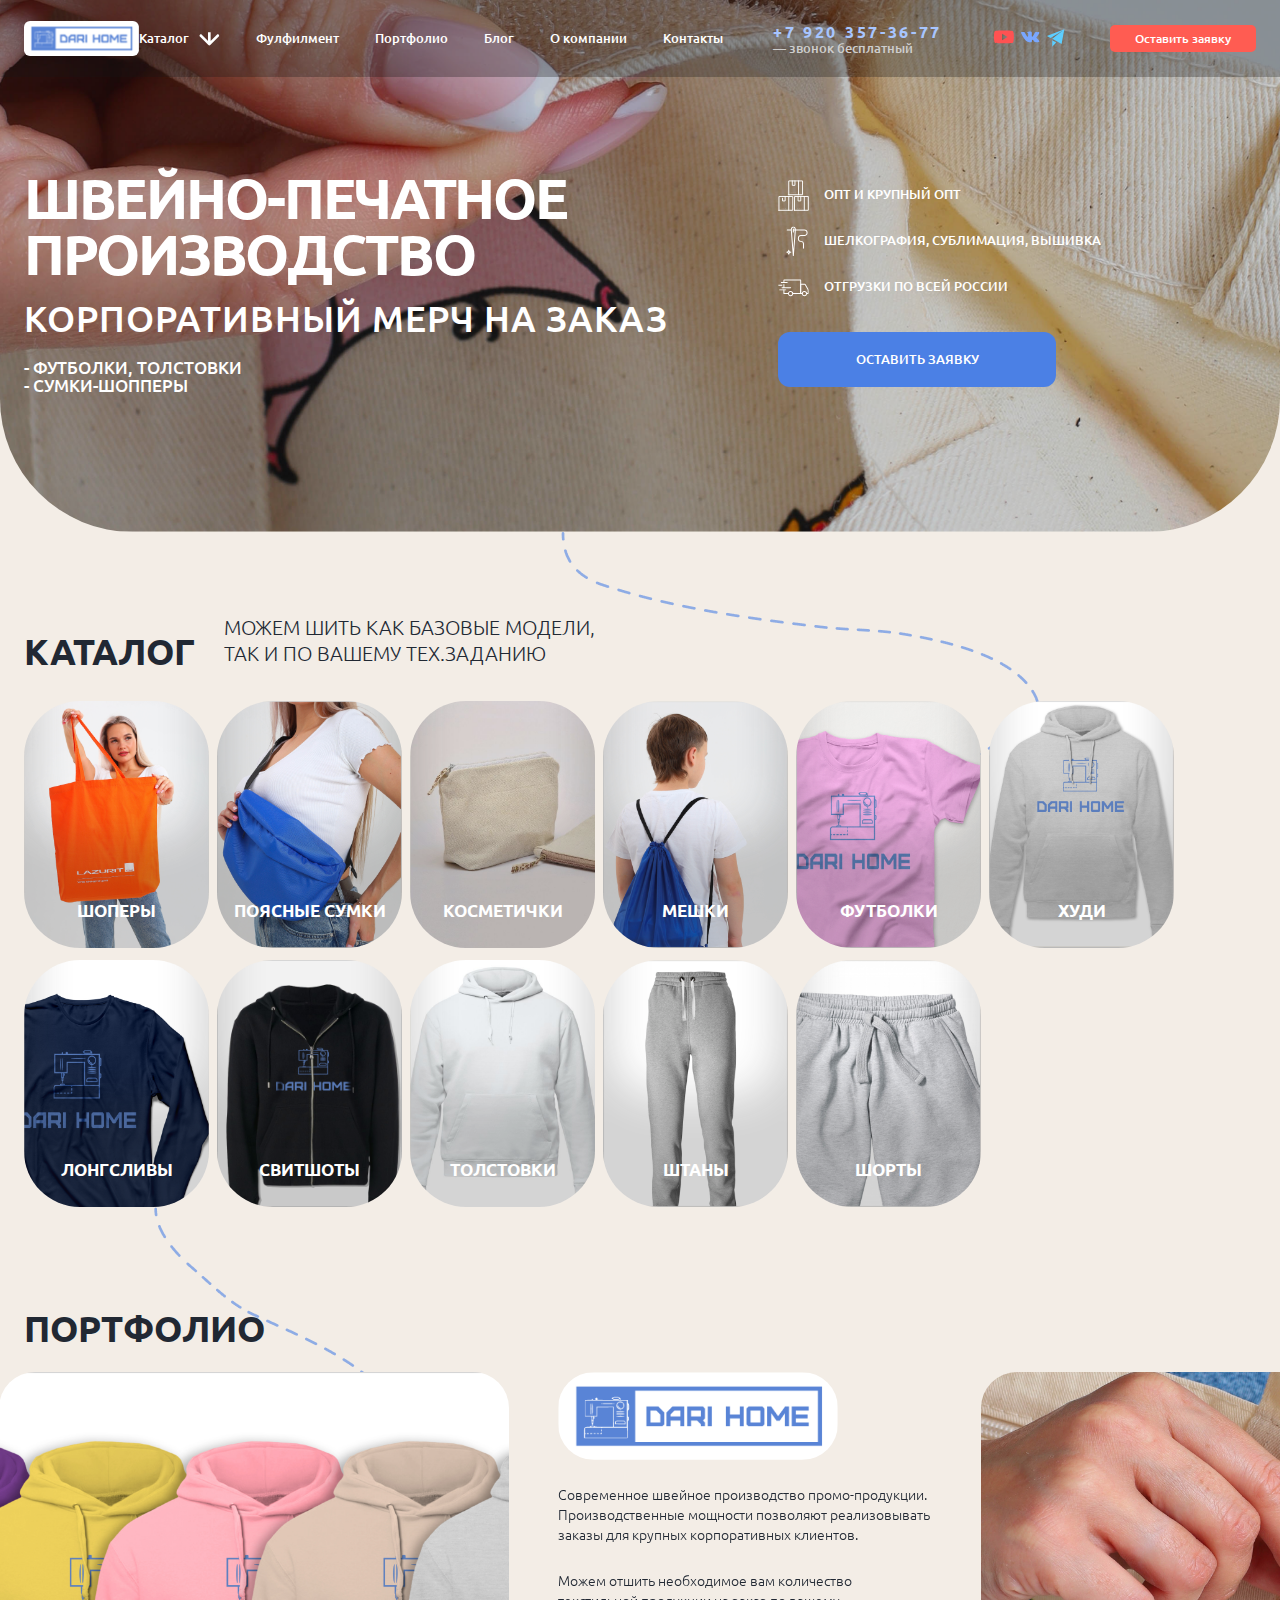
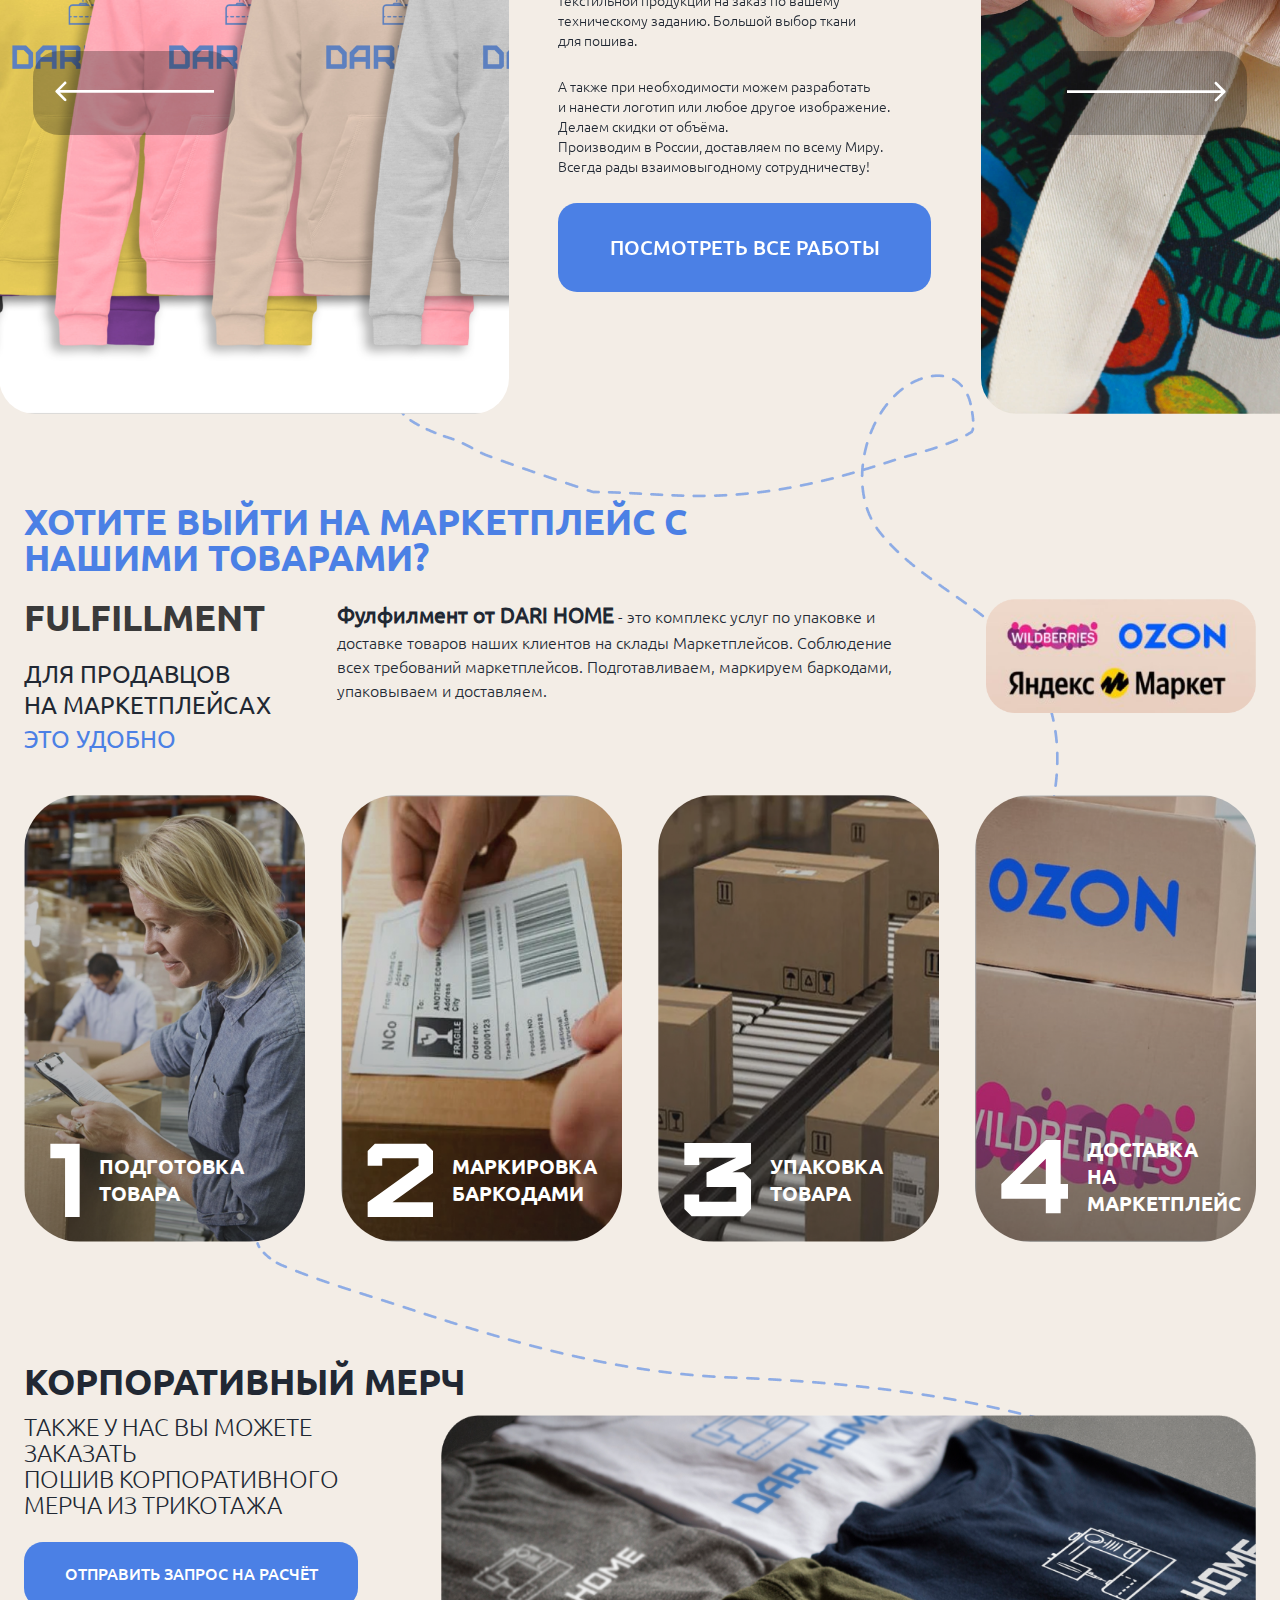
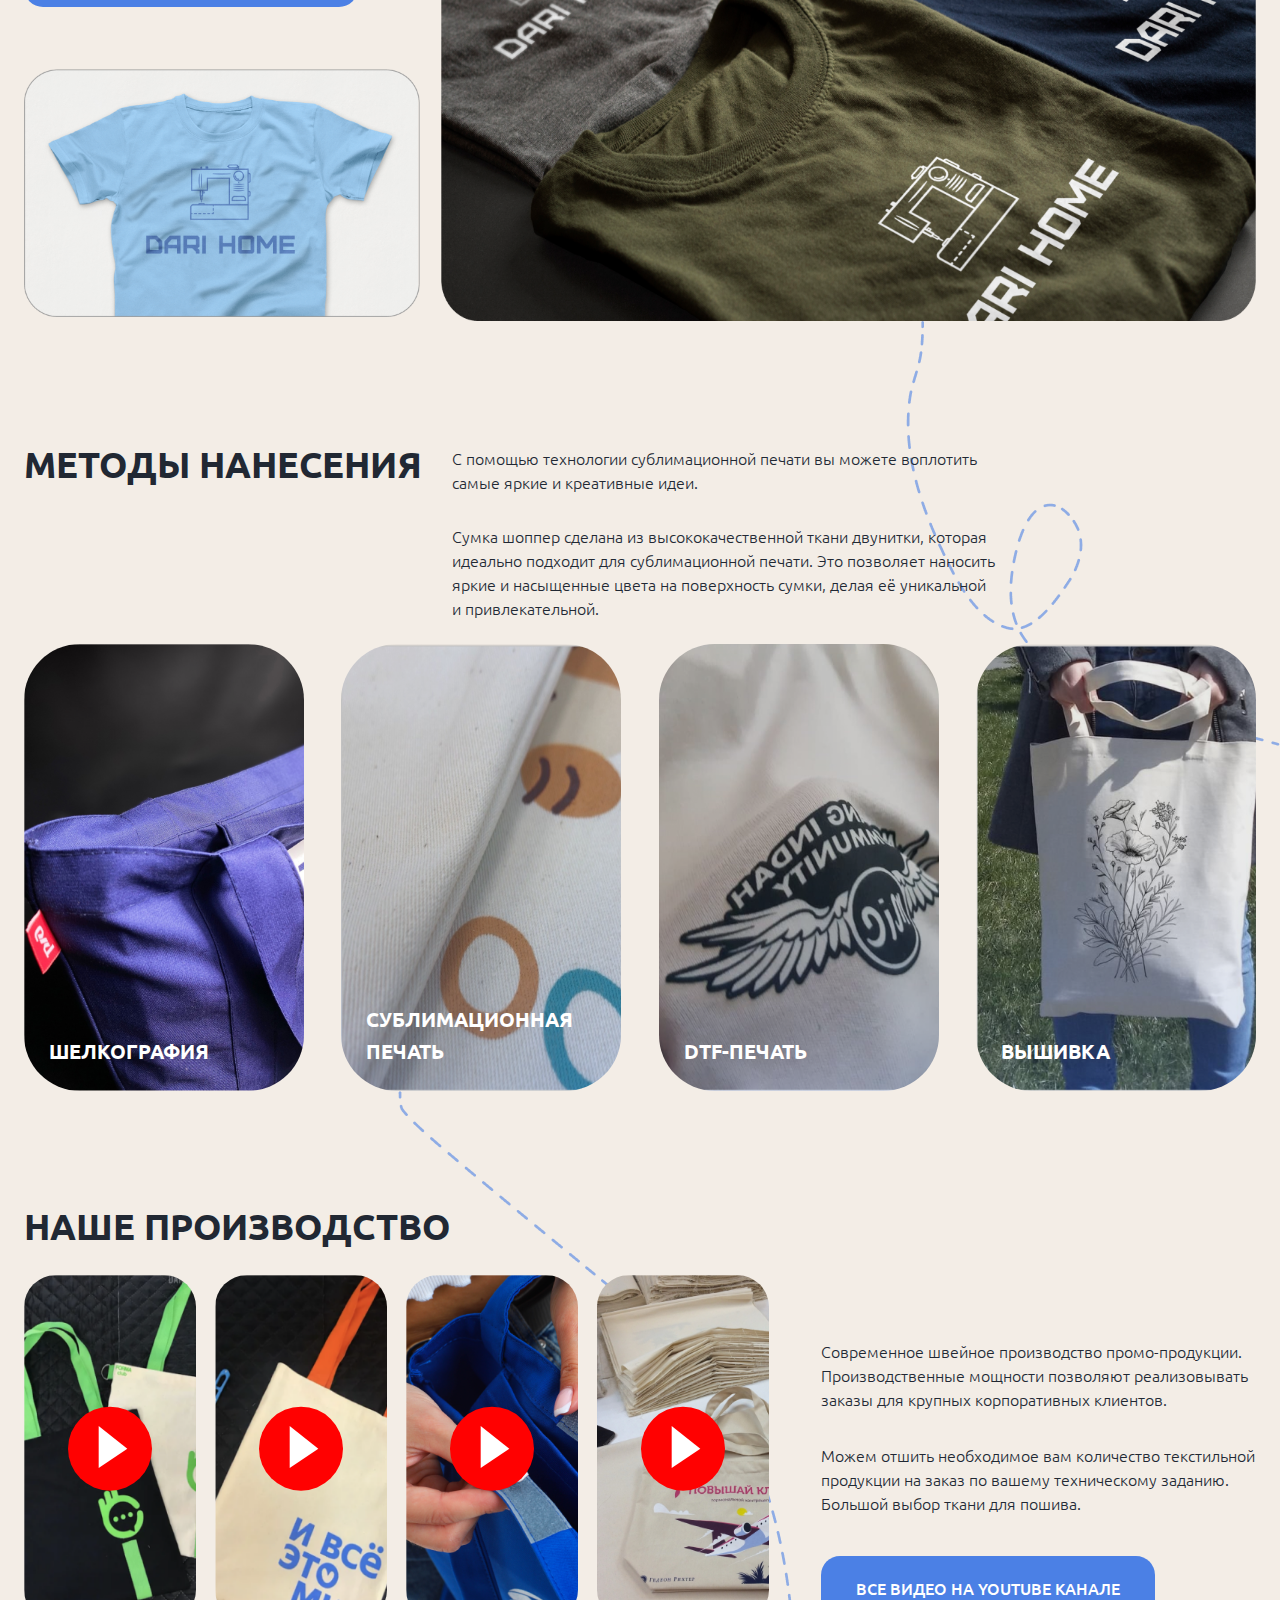
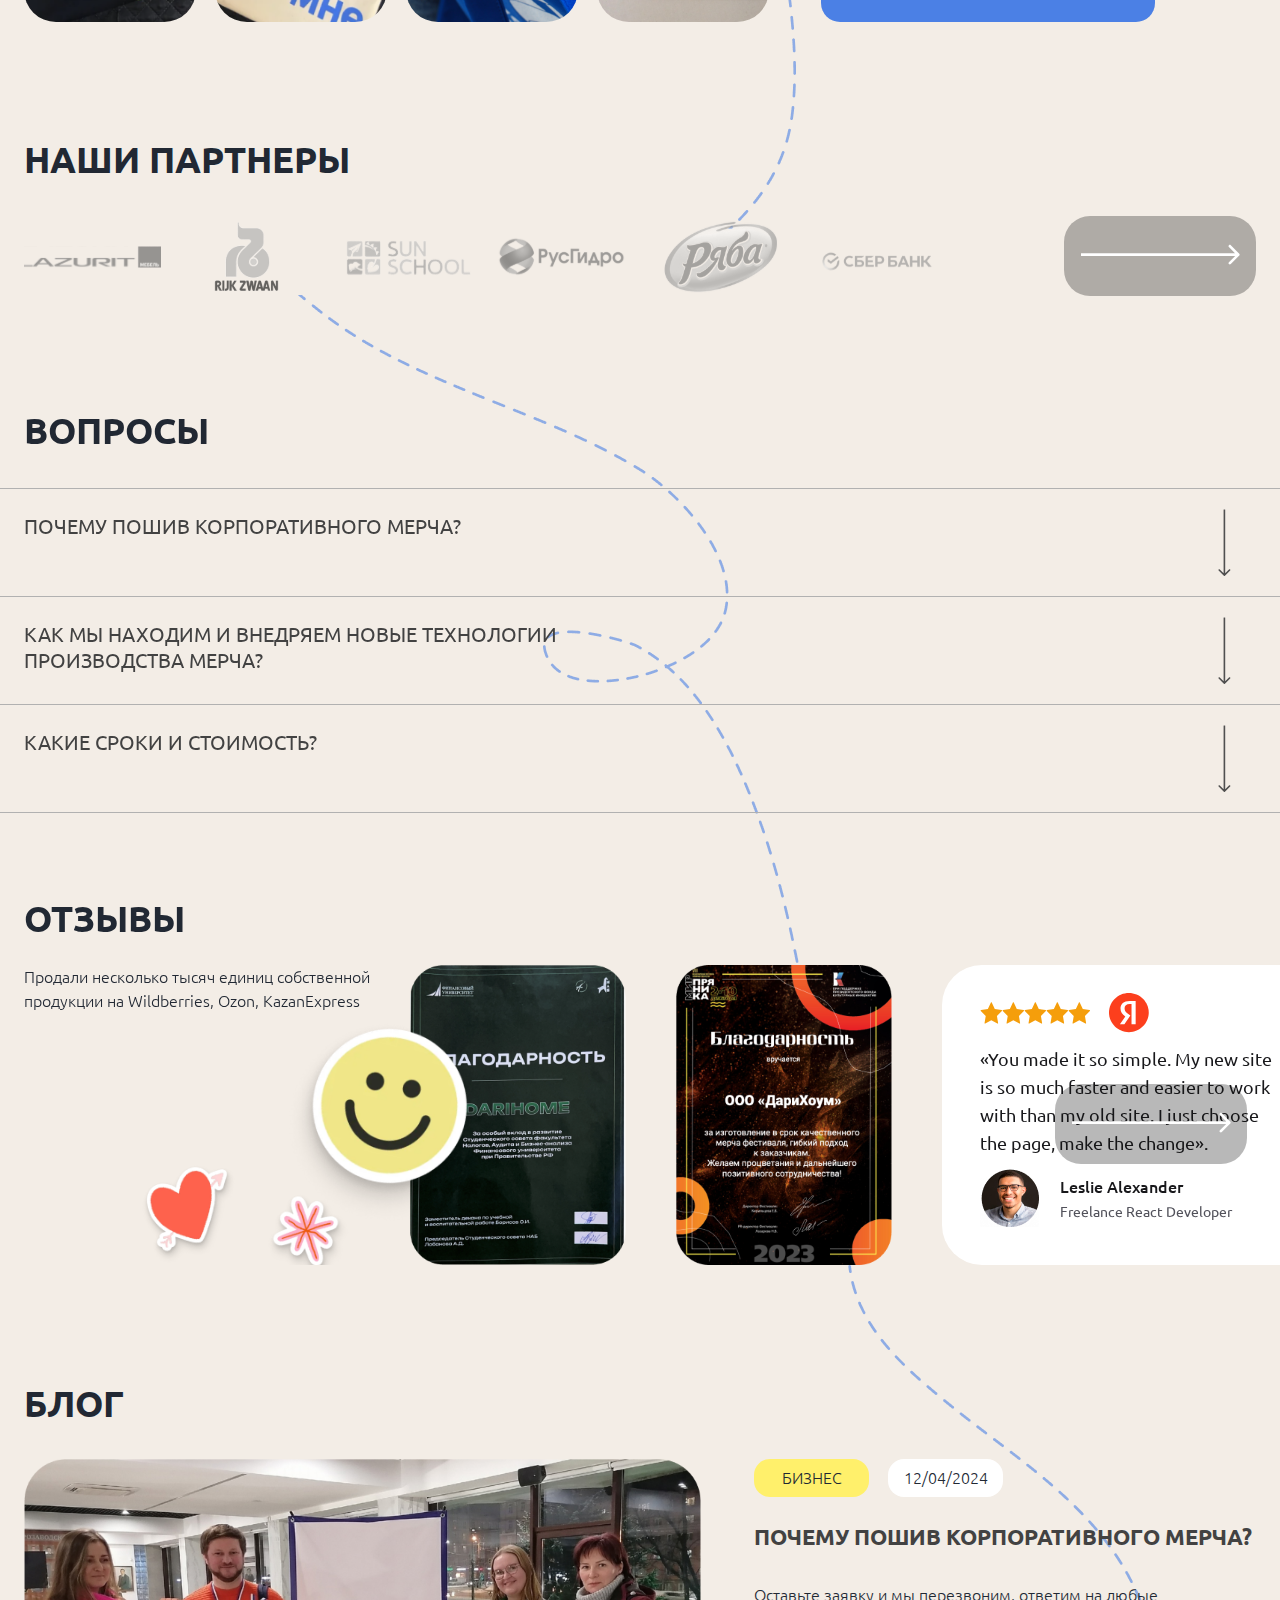
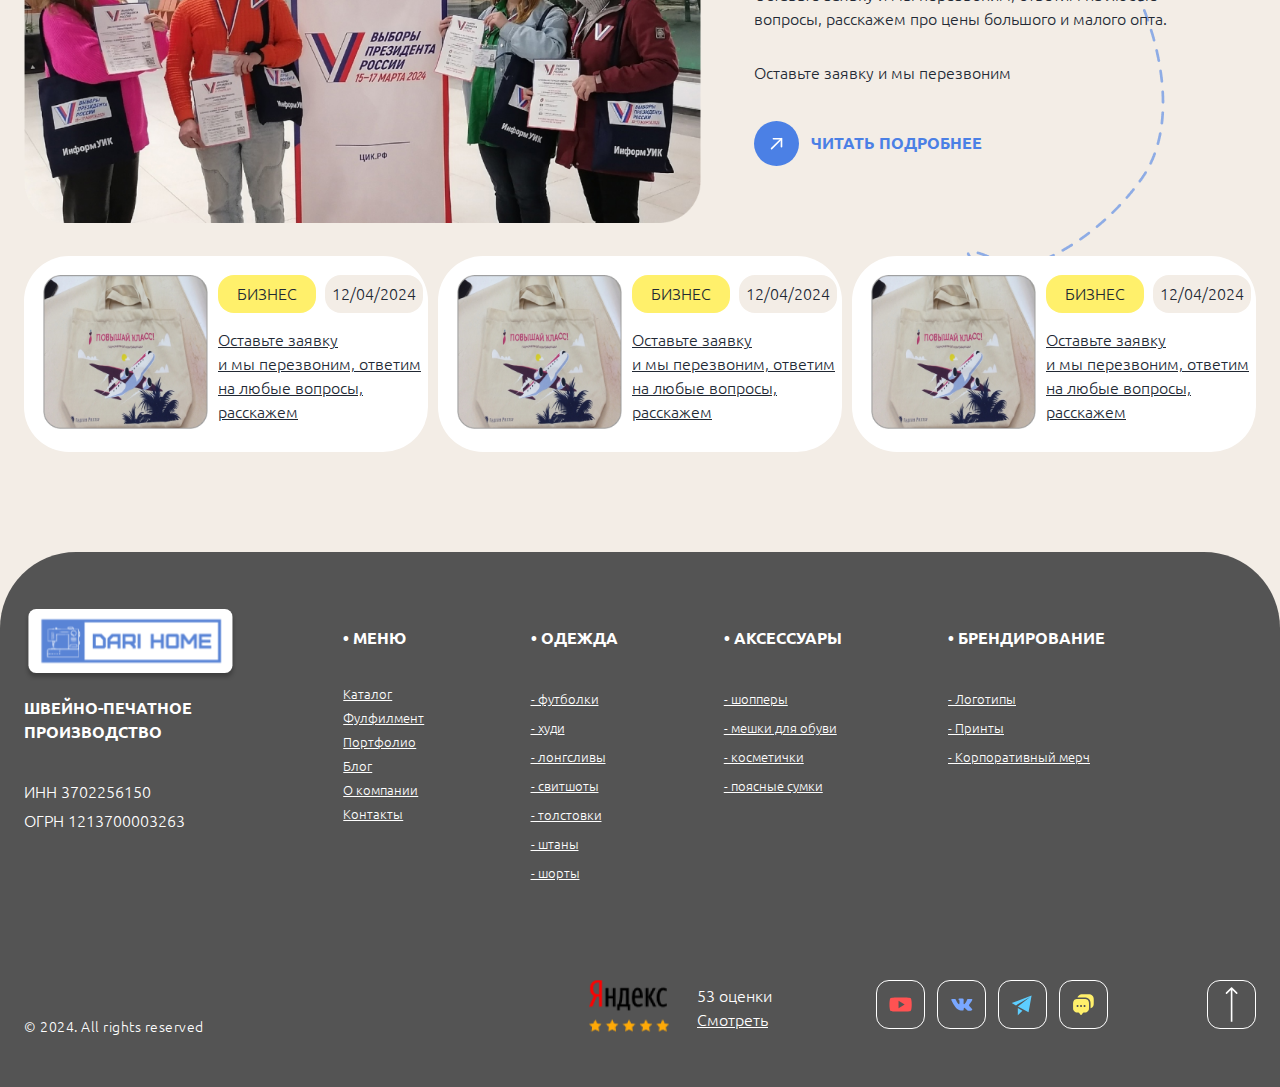
==== commit 18def437: "Add files via upload" ====
--- a/index.html
+++ b/index.html
@@ -203,7 +203,7 @@
 		<section class="catalogsec">
 			<div class="full__container">
 				<div class="main__container">
-					<div class="catalogsec_content">
+					<div class="catalogsec_content catalogsec_content_index">
 						<div class="catalogsec_content_header">
 							<h2 class="upper">каталог</h2>
 							<p>МОЖЕМ ШИТЬ КАК БАЗОВЫЕ МОДЕЛИ, ТАК И ПО ВАШЕМУ ТЕХ.ЗАДАНИЮ</p>
--- a/css/styles.css
+++ b/css/styles.css
@@ -116,6 +116,11 @@
 @keyframes aniarrows {
   0% {background: rgba(20, 20, 20, 0.3);}
   100% {background: rgba(20, 20, 20, 0.5);}
+}
+
+@keyframes anitabs {
+  0% {background: rgba(75, 128, 229, 0.3);}
+  100% {background: rgba(75, 128, 229, 1);}
 }
 
 /*
@@ -603,13 +608,14 @@
 }
 
 .portfoliosec_content_header h2 {
-  padding-left: 58px;
+  padding-left: 33px;
 }
 
 
 .main__container_portfoliosec{
   padding-left: 0px;
   margin-left: 0px;
+  padding-right: 0px;
 }
 
 .portfoliosec_content_main_slider{
@@ -618,17 +624,37 @@
   column-gap: 59px;
 }
 
-.portfoliosec_content_main_slider_item:nth-child(2) > img:nth-child(1) {
-  margin-top: 147px;
-  margin-bottom: 56px;
-}
-
-.portfoliosec_content_main_slider_item:nth-child(2) > p {
+.portfoliosec_content_main_slider_item{
+  margin-left: 33px;
+  margin-right: 33px;
+  max-width: 759px;
+}
+
+.portfoliosec_content_main_slider_item_title{
+  padding-left: 33px;
+}
+
+.portfoliosec_content_main_slider_item > img{
+  max-width: 759px;
+}
+
+.portfoliosec_content_main_slider_item > img:nth-child(1) {
+  margin-bottom: 0px;
+}
+
+.portfoliosec_content_logo{
+  max-width: 449px !important;
+  width: 100%;
+  margin-bottom: 25px !important;
+}
+
+.portfoliosec_content_main_slider_item > p {
   font-family: "Ubuntu-300";
   font-size: 1.25rem;
   color: #212833;
   line-height: 32px;
-  margin-bottom: 30px;
+  margin-bottom: 26px;
+  max-width: 564px;
 }
 
 .portfoliosec_content_main_slider_item_button {
@@ -682,8 +708,8 @@
   z-index: 10;
 }
 
-.portfoliosec_content_main_slider_item:nth-child(1) > img:nth-child(1) {
-  margin-left: -100px;
+.portfoliosec_content_main_slider_item > img:nth-child(1) {
+  
 }
 
 .portfoliosec_content_main_slider_item:nth-child(2) > p {
@@ -692,10 +718,15 @@
 
 .portfoliosec_content_main_slider {
   column-gap: 78px;
+
 }
 
 .portfoliosec_content {
   background-position: left 13% top;
+}
+
+.portfoliosec_content_main {
+margin-left: -1px;
 }
 
 .portfoliosec_content_main_slider_item:nth-child(1) > img:nth-child(1) {
@@ -705,6 +736,55 @@
 }
 
 
+.portfoliosec_content_main_slider_arrowright{
+  position: absolute;
+  right: 33px;
+  top: 55%;
+  border: 0px;
+  background-color: rgba(20, 20, 20, 0.3);
+  cursor: pointer;
+  max-width: 202px;
+  width: 100%;
+  padding-top: 30px;
+  padding-bottom: 30px;
+  padding-bottom: 30px;
+  border-radius: 26px;
+}
+
+.portfoliosec_content_main_slider_arrowright:hover{
+  background-color: rgba(20, 20, 20, 0.5);
+  animation: aniarrows 0.5s linear;
+}
+
+
+
+.portfoliosec_content_main_slider_arrowleft{
+  position: absolute;
+  left: 33px;
+  top: 55%;
+  border: 0px;
+  background-color: rgba(20, 20, 20, 0.3);
+  cursor: pointer;
+  max-width: 202px;
+  width: 100%;
+  padding-top: 30px;
+  padding-bottom: 30px;
+  padding-bottom: 30px;
+  border-radius: 26px;
+}
+
+.portfoliosec_content_main_slider_arrowleft:hover{
+  background-color: rgba(20, 20, 20, 0.5);
+  animation: aniarrows 0.5s linear;
+}
+
+.portfoliosec_content_main_slider_arrowleft img{
+  transform: rotate(180deg);
+}
+
+.portfoliosec_content_main_slider_item_title_mobile{
+  display: none;
+}
 
 /*---------------------ХОТИТЕ ВЫЙТИ НА МАРКЕТПЛЕЙС?---------------------------*/
 
@@ -2059,6 +2139,10 @@
   border-radius: 0px 0px 133px 133px;
 }
 
+.headerandfirstsec_container_shopperspage .firstsec{
+  padding-top: 117px;
+}
+
 .firstsec_content_leftpart_secondpages_title{
   background-color: rgba(23, 23, 23, 0.5);
   border-radius: 0px 25px 25px 0px;
@@ -2348,7 +2432,7 @@
   margin-bottom: 25px;
 }
 
-.typesofabricssec_content_header h3{
+.typesofabricssec_content_header h2{
   font-family: "Ubuntu-700";
   font-size: 3rem;
   color: #212833;
@@ -2580,7 +2664,7 @@
   margin-bottom: 25px;
 }
 
-.usabilitysec_content_header h3{
+.usabilitysec_content_header h2{
   font-family: "Ubuntu-700";
   font-size: 3rem;
   color: #212833;
@@ -2610,6 +2694,7 @@
   display: flex;
   flex-direction: column;
   justify-content: flex-end;
+  border-radius: 42px;
 }
 
 .usabilitysec_content_main_item h3{
@@ -2730,8 +2815,13 @@
   width: 100%;
 }
 
+.youtubechannelsec_content:nth-child(2) > div:nth-child(1) > a:nth-child(1) > img:nth-child(1) {
+  max-width: 1169px;
+}
+
 .youtubechannelsec_content_rightpart img{
   margin-bottom: 56px;
+  border-radius: 42px;
 }
 
 .youtubechannelsec_content_rightpart p{
@@ -3244,11 +3334,14 @@
 .firstsec_content_leftpart_secondpages_hudipage h1 {
   max-width: 930px;
   margin-bottom: 35px;
+  font-size: 4.688rem;
+  white-space: nowrap;
 }
 
 .firstsec_content_hudipage {
   align-items: center;
   padding-top: 25px;
+  padding-bottom: 155px;
 }
 
 
@@ -3647,4 +3740,785 @@
 .promosec_fulfilment {
   padding-top: 168px;
   padding-bottom: 168px;
+}
+
+.firstsec_content_leftpart_secondpages_fulfilmentpage h1 {
+  max-width: 930px;
+  margin-bottom: 35px;
+  font-size: 5.625rem;
+  white-space: nowrap;
+}
+
+
+
+
+/*-----------!!!----------СТРАНИЦА О КОМПАНИИ-----------!!!----------*/
+
+.headerandfirstsec_container_aboutcompany {
+  background: url(../img/firstsec_background_aboutcompany.png);
+  background-size: cover;
+  background-position: center;
+  border-radius: 0px 0px 133px 133px;
+}
+
+.youtubechannelsec_aboutcompanypage:nth-child(2) > div:nth-child(1) > div:nth-child(1) > h2:nth-child(1) {
+  font-family: "Ubuntu-700";
+  font-size: 2.5rem;
+  color: #212833;
+  line-height: 41px;
+  padding-bottom: 28px;
+}
+
+.youtubechannelsec_aboutcompanypage{
+  padding-top: 168px;
+  margin-top: 0;
+  background-image: url(../img/youtubesec_pagaeaboutcompany_dotted.png);
+  background-repeat: no-repeat;
+  background-position: top 0px center;
+}
+
+.reviewssec_aboutcompanypage{
+  margin-top: 168px;
+}
+
+
+
+
+/*-----------!!!----------СТРАНИЦА ПОРТФОЛИО-----------!!!----------*/
+
+.headerandfirstsec_container_portfoliopage{
+  background: url(../img/firstsec_background_portfolio.png);
+  background-size: cover;
+  background-position: center;
+  border-radius: 0px 0px 133px 133px;
+}
+
+.firstsec_content_portfoliopage {
+  padding-bottom: 229px;
+  align-items: flex-start;
+}
+
+
+
+
+
+
+
+
+
+.examplessec{
+  padding-top: 168px;
+}
+
+.examplessec_content {
+  margin-left: -33px;
+  margin-right: -33px;
+}
+
+.examplessec_content h2{
+  font-family: "Ubuntu-700";
+  font-size: 2.5rem;
+  color: #212833;
+  line-height: 41px;
+  padding-bottom: 28px;
+  padding-left: 33px;
+  padding-right: 33px;
+}
+
+.examplessec_content_slider_item{
+  margin-right: 20px;
+}
+
+
+
+.examplessec_content_slider_arrowright{
+  position: absolute;
+  right: 33px;
+  top: 50%;
+  border: 0px;
+  background-color: rgba(20, 20, 20, 0.3);
+  cursor: pointer;
+  max-width: 202px;
+  width: 100%;
+  padding-top: 30px;
+  padding-bottom: 30px;
+  padding-bottom: 30px;
+  border-radius: 26px;
+}
+
+.examplessec_content_slider_arrowright:hover{
+  background-color: rgba(20, 20, 20, 0.5);
+  animation: aniarrows 0.5s linear;
+}
+
+
+
+.examplessec_content_slider_arrowleft{
+  position: absolute;
+  left: 33px;
+  top: 50%;
+  border: 0px;
+  background-color: rgba(20, 20, 20, 0.3);
+  cursor: pointer;
+  max-width: 202px;
+  width: 100%;
+  padding-top: 30px;
+  padding-bottom: 30px;
+  padding-bottom: 30px;
+  border-radius: 26px;
+}
+
+.examplessec_content_slider_arrowleft:hover{
+  background-color: rgba(20, 20, 20, 0.5);
+  animation: aniarrows 0.5s linear;
+}
+
+.examplessec_content_slider_arrowleft img{
+  transform: rotate(180deg);
+}
+
+
+
+
+
+
+
+
+
+.allworkssec{
+  margin-top: 168px;
+}
+
+.allworkssec_content{
+  /*padding-bottom: 290px;*/
+  height: 1066px;
+  background-image: url(../img/allworkssec_dotted.png);
+  background-repeat: no-repeat;
+  background-position: bottom 0px right 30%;
+}
+
+.allworkssec_content h2{
+  font-family: "Ubuntu-700";
+  font-size: 2.5rem;
+  color: #212833;
+  line-height: 41px;
+  padding-bottom: 33px;
+}
+
+.tabs{
+  
+}
+
+.tabs>input[type="radio"] {
+    display: none;
+  }
+
+  .tabs>div {
+    /* скрыть контент по умолчанию */
+    display: none;
+  }
+
+  /* отобразить контент, связанный с вабранной радиокнопкой (input type="radio") */
+  #tab-btn-1:checked~#content-1,
+  #tab-btn-2:checked~#content-2,
+  #tab-btn-3:checked~#content-3 {
+    display: block;
+    margin-top: 53px;
+  }
+
+  .tabs>label {
+    display: inline-block;
+    text-align: center;
+    user-select: none;
+    cursor: pointer;
+    position: relative;
+
+    font-family: "Ubuntu-500";
+    font-size: 1.375rem;
+    color: #383838;
+    line-height: 37px;
+
+    background: transparent;
+    padding-top: 25px;
+    padding-bottom: 25px;
+    max-width: 303px;
+    width: 100%;
+    border: 1px solid #4B80E5;
+    border-radius: 19px;
+    margin-right: 13px;
+  }
+
+  .tabs>input[type="radio"]:checked+label {
+    background: #4B80E5;
+    color: #ffffff;
+    animation: anitabs 0.5s linear;
+    font-family: "Ubuntu-500";
+    font-size: 1.375rem;
+    line-height: 37px;
+  }
+
+
+.allworkssec-content-list_item_leftpart h3{
+    font-family: "Ubuntu-700";
+    font-size: 2rem;
+    color: #212833;
+    line-height: 31px;
+    margin-bottom: 20px;
+}
+
+.allworkssec-content-list_item_leftpart p{
+    font-family: "Ubuntu-300";
+    font-size: 1.313rem;
+    color: #212833;
+    line-height: 32px;
+    margin-bottom: 20px;
+    max-width: 550px;
+    width: 100%;
+    margin-bottom: 50px;
+}
+
+.allworkssec-content-list_item_leftpart{
+  display: flex;
+  flex-direction: column;
+}
+
+.allworkssec-content-list_item_leftpart a{
+   font-family: "Ubuntu-300";
+    font-size: 1.313rem;
+    color: #212833;
+    line-height: 32px;
+}
+
+.allworkssec-content-list_item_leftpart_btn{
+  margin-top: 55px;
+  font-family: "Ubuntu-500" !important;
+  font-size: 1.25rem;
+  color: #FFFFFF !important;
+  line-height: 37px;
+  text-decoration: none;
+  background: #4B80E5;
+  max-width: 445px;
+  width: 100%;
+  display: flex;
+  align-items: center;
+  justify-content: center;
+  padding-top: 26px;
+  padding-bottom: 26px;
+  border-radius: 19px;
+}
+
+.allworkssec-content-list_item_leftpart_btn:hover {
+  background: #6395F5;
+  animation: anibtn 0.5s linear;
+}
+
+.allworkssec-content-list_item_leftpart_btn:active {
+  background: #3F77E1;
+  animation: anibtn 0.5s linear;
+}
+
+.typesofsewingsec_content_main_item_allworkssec {
+  display: flex;
+  justify-content: space-between;
+  height: 581px;
+  max-width: 393px;
+}
+
+.typesofsewingsec_content_main_allworkssec {
+  column-gap: 25px;
+}
+
+.allworkssec-content-list_item{
+  display: flex;
+  justify-content: space-between;
+}
+
+.typesofsewingsec_content_main_allworkssec{
+  margin-top: 0px;
+}
+
+
+
+
+
+
+
+
+/*-----------!!!----------СТРАНИЦА КОНТАКТЫ-----------!!!----------*/
+
+.headerandfirstsec_container_contactspage{
+  background: url(../img/firstsec_background_contacts.png);
+  background-size: cover;
+  background-position: center;
+  border-radius: 0px 0px 133px 133px;
+}
+
+.promosec_contacts{
+   background-image: url(../img/promosec_contactssec_dotted.png);
+  background-repeat: no-repeat;
+ background-position: left 61% top 0;
+}
+
+.mapsec h2{
+  font-family: "Ubuntu-700";
+  font-size: 2.5rem;
+  color: #212833;
+  line-height: 41px;
+  padding-bottom: 42px;
+}
+
+.mapsec{
+  padding-top: 168px;
+  padding-bottom: 168px;
+}
+
+.ymaps-2-1-79-inner-panes {
+  overflow: hidden !important;
+}
+
+.yandexmap{
+  max-width: 1122px;
+  width: 100%;
+  height: 460px;
+  -moz-border-radius: 33px 33px 33px 33px; /* Firefox */
+  -webkit-border-radius: 33px 33px 33px 33px; /* Safari, Chrome */
+  -khtml-border-radius: 33px 33px 33px 33px; /* KHTML */
+  border-radius: 33px 33px 33px 33px; /* CSS3 */
+  overflow: hidden;
+  position: relative;
+}
+
+.ymaps-2-1-79-map-copyrights-promo > ymaps:nth-child(1) {
+  display: none;
+}
+
+.ymaps-2-1-79-copyright__wrap {
+  display: none !important;
+}
+
+.mapsec_content{
+  display: flex;
+  column-gap: 32px;
+  
+}
+
+.mapsec{
+  background-image: url(../img/mapsec_dotted.png);
+  background-repeat: no-repeat;
+  background-position: right 0 top 0;
+}
+
+.mapsec_content_leftpart {
+  max-width: 1122px;
+  width: 100%;
+}
+
+.mapsec_content_rightpart{
+  display: flex;
+  flex-direction: column;
+}
+
+.mapsec_content_rightpart > img:nth-child(1) {
+  width: 217px;
+  margin-bottom: 49px;
+  object-fit: none;
+}
+
+
+.mapsec_content_rightpart a:nth-child(2) {
+  font-family: "Ubuntu-700";
+  font-size: 2.688rem;
+  color: #212833;
+  line-height: 32px;
+  text-decoration: none;
+}
+
+.mapsec_content_rightpart a:nth-child(3) {
+  font-family: "Ubuntu-700";
+  font-size: 1.375rem;
+  color: #212833;
+  line-height: 32px;
+  margin-top: 20px;
+  text-decoration: none;
+}
+
+.mapsec_content_rightpart h4 {
+  font-family: "Ubuntu-700";
+  font-size: 1.375rem;
+  color: #212833;
+  line-height: 29px;
+  margin-top: 24px;
+  text-decoration: none;
+}
+
+
+.mapsec_content_rightpart p {
+  font-family: "Ubuntu-300";
+  font-size: 1.375rem;
+  color: #212833;
+  line-height: 29px;
+  text-decoration: none;
+}
+
+.mapsec_content_rightpart > p:nth-child(7) {
+  margin-bottom: 34px;
+}
+
+.orderformsec_contactspage{
+  margin-top: 0px;
+}
+
+
+
+
+/*-----------!!!----------СТРАНИЦА БЛОГ-----------!!!----------*/
+
+.headerandfirstsec_container_blogpage{
+  background: url(../img/firstsec_background_blog.png);
+  background-size: cover;
+  background-position: center;
+  border-radius: 0px 0px 133px 133px;
+}
+
+.blogsec_blogpage{
+  margin-bottom: 168px;
+}
+
+.lastnewssec_content h2{
+  font-family: "Ubuntu-700";
+  font-size: 2.5rem;
+  color: #212833;
+  line-height: 41px;
+  padding-bottom: 57px;
+}
+
+.blogsec_content_main_uppart_pageblog {
+  flex-direction: column;
+  text-decoration: none;
+}
+
+.blogsec_content_main_uppart_rightpart_blogpage h3 {
+  max-width: 852px;
+}
+
+.blogsec_content_main_uppart_rightpart_blogpage > p:nth-child(3) {
+  max-width: 852px;
+}
+
+.blogsec_content_main_uppart_rightpart_blogpage > p:nth-child(3) {
+  margin-top: 20px;
+}
+
+.blogsec_content_main_uppart_rightpart_blogpage h3 {
+  margin-top: 32px;
+}
+
+
+
+.lastnewssec_content{
+ /*  background-image: url(../img/lastnews_dotted.png);
+  background-repeat: no-repeat;
+  background-position: right 100px top 0;*/
+  position: relative;
+  padding-top: 150px;
+}
+
+.lastnewssec_content_slider_item{
+ display: grid !important;
+  grid-template-columns: 1fr 1fr;
+  column-gap: 133px;
+  grid-row-gap: 64px;
+
+}
+
+.blogsec_content_main_uppart_leftpart_pageblog img{
+  max-width: 852px;
+  width: 100%;
+}
+
+.blogsec_content_main_uppart_rightpart_blogpage > p:nth-child(3) {
+  margin-bottom: 0px;
+}
+
+.lastnewssec_content_slider_item {
+  
+}
+
+.lastnewssec_content_slider_item:nth-child(1) > a:nth-child(2) > div:nth-child(2) > div:nth-child(1) > p:nth-child(1) {
+  background: #F9A971;
+}
+
+.lastnewssec_content_slider_item:nth-child(1) > a:nth-child(3) > div:nth-child(2) > div:nth-child(1) > p:nth-child(1) {
+  background: #A7C5FF;
+}
+
+.lastnewssec_content_slider_item:nth-child(1) > a:nth-child(4) > div:nth-child(2) > div:nth-child(1) > p:nth-child(1) {
+  background: #CFB8F1;
+}
+
+
+.lastnewssec_content_slider_item > a:nth-child(2) {
+  background: #F3EDE6;
+}
+
+
+.blogsec_content_main_uppart_arrowright_blogpage{
+  position: absolute;
+  right: auto;
+  bottom: 150px;
+  left: 0;
+  border: 0px;
+  background-color: rgba(20, 20, 20, 0.3);
+  cursor: pointer;
+  max-width: 202px;
+  width: 100%;
+  padding-top: 30px;
+  padding-bottom: 30px;
+  padding-bottom: 30px;
+  border-radius: 26px;
+}
+
+.blogsec_content_main_uppart_arrowright_blogpage:hover{
+  background-color: rgba(20, 20, 20, 0.5);
+  animation: aniarrows 0.5s linear;
+}
+
+
+
+.blogsec_content_main_uppart_arrowleft_blogpage{
+  position: absolute;
+  left: 322px;
+  bottom: 150px;
+  right: auto;
+  border: 0px;
+  background-color: rgba(20, 20, 20, 0.3);
+  cursor: pointer;
+  max-width: 202px;
+  width: 100%;
+  padding-top: 30px;
+  padding-bottom: 30px;
+  padding-bottom: 30px;
+  border-radius: 26px;
+}
+
+.blogsec_content_main_uppart_arrowleft_blogpage:hover{
+  background-color: rgba(20, 20, 20, 0.5);
+  animation: aniarrows 0.5s linear;
+}
+
+.blogsec_content_main_uppart_arrowleft_blogpage img{
+  transform: rotate(180deg);
+}
+
+.blogsec_content_pageblog{
+  padding-top: 0px;
+}
+
+.lastnewssec_content > .slick-dotted.slick-slider {
+  margin-bottom: 0 !important;
+}
+
+.blogsec_content_main_uppart_arrowleft_blogpage {
+  right: auto;
+  bottom: 150px;
+  left: 0;
+}
+
+.blogsec_content_main_uppart_arrowright_blogpage {
+  display: none !important;
+}
+
+.lastnewssec_content_slider > ul:nth-child(2) {
+  right: auto;
+  bottom: -150px;
+  left: 230px;
+  display: flex;
+}
+
+.blogsec_content_pageblog{
+  padding-top: 330px;
+  background-position: top 0px center;
+}
+
+.blogsec_content_main_uppart_arrowleft_blogpage {
+  bottom: -180px;
+}
+
+.blogsec {
+  z-index: 1;
+  position: relative;
+}
+
+
+
+
+
+
+
+
+
+/*-----------!!!----------СТРАНИЦА БЛОГ ИТЕМ-----------!!!----------*/
+
+
+.firstsec_content_leftpart_blog_itempage h1{
+  max-width: 1286px;
+}
+
+
+.headerandfirstsec_container_blogitempage{
+  background: url(../img/firstsec_background_blog_itempage.png);
+  background-size: cover;
+  background-position: center;
+  border-radius: 0px 0px 133px 133px;
+}
+
+.blogitempage_titlesec{
+  
+}
+
+.blogsec_content_main_uppart_blogitempage {
+  flex-direction: row;
+  align-items: end;
+  display: grid;
+  grid-template-columns: 1fr 1fr;
+  grid-row-gap: 45px;
+}
+
+.blogsec_content_main_uppart_leftpart_blogitempage {
+  order: 2;
+}
+
+.blogsec_content_main_uppart_rightpart_blogitempage {
+  order: 1;
+}
+
+.blogsec_content_main_uppart_rightpart_blogitempage{
+  max-width: 870px;
+}
+
+.blogsec_content_main_uppart_rightpart_blogitempage h3 {
+  margin-top: 56px;
+}
+
+.blogsec_content_main_uppart_rightpart_blogitempage p {
+  font-size: 1.375rem;
+}
+
+.blogsec_content_main_uppart_2_leftpart_blogitempage{
+  order: 3;
+}
+
+.blogsec_content_main_uppart_2_leftpart_blogitempage h3{
+  font-family: "Ubuntu-700";
+  font-size: 2rem;
+  color: #424242;
+  line-height: 42px;
+  max-width: 852px;
+}
+
+.blogsec_content_main_uppart_2_leftpart_blogitempage p{
+  font-family: "Ubuntu-300";
+  font-size: 1.375rem;
+  color: #212833;
+  line-height: 32px;
+  margin-top: 25px;
+}
+
+.blogsec_content_main_uppart_2_rightpart_blogitempage{
+  order: 4;
+}
+
+.blogsec_content_main_uppart_2_rightpart_blogitempage h3{
+  font-family: "Ubuntu-700";
+  font-size: 2rem;
+  color: #424242;
+  line-height: 42px;
+  max-width: 852px;
+}
+
+.blogsec_content_main_uppart_2_rightpart_blogitempage p{
+  font-family: "Ubuntu-300";
+  font-size: 1.375rem;
+  color: #212833;
+  line-height: 32px;
+  margin-top: 25px;
+}
+
+.blogitem_page_image{
+  grid-column: 1 / -1;
+  order: 5;
+  width: 100%;
+}
+
+.blogsec_content_main_uppart_leftpart_blogitempage img{
+  max-width: unset;
+}
+
+.blogsec_content_main_uppart_3_leftpart_blogitempage{
+  order: 6;
+}
+
+.blogsec_content_main_uppart_3_rightpart_blogitempage{
+  order: 7;
+}
+
+.blogsec_content_main_uppart_3_leftpart_blogitempage h3{
+  font-family: "Ubuntu-700";
+  font-size: 2rem;
+  color: #424242;
+  line-height: 42px;
+  max-width: 852px;
+}
+
+.blogsec_content_main_uppart_3_leftpart_blogitempage p{
+  font-family: "Ubuntu-300";
+  font-size: 1.313rem;
+  color: #212833;
+  line-height: 32px;
+  margin-top: 25px;
+}
+
+.blogsec_content_main_uppart_3_rightpart_blogitempage h3{
+  font-family: "Ubuntu-700";
+  font-size: 2rem;
+  color: #424242;
+  line-height: 42px;
+  max-width: 852px;
+}
+
+.blogsec_content_main_uppart_3_rightpart_blogitempage p{
+  font-family: "Ubuntu-300";
+  font-size: 1.375rem;
+  color: #212833;
+  line-height: 32px;
+  
+}
+
+.blogsec_content_pageblogitem {
+  padding-top: 170px;
+}
+
+
+.blogsec_content_main_uppart_rightpart_blogitempage > p:nth-child(3) {
+  max-width: unset;
+}
+
+.blogsec_content_main_uppart_rightpart_blogitempage h3 {
+  max-width: unset;
+}
+
+
+
+
+.blogitempage_titlesec {
+padding-top: 52px;
+background-image: url(../img/promosec_contactssec_dotted.png);
+background-size: auto;
+background-position: top right 30%;
+background-repeat: no-repeat;
+
+}
+
+.blogsec_content_main_uppart_rightpart_blogpage{
+  margin-top: 20px;
 }--- a/css/media.css
+++ b/css/media.css
@@ -99,8 +99,6 @@
 
   .catalogsec_content {
     padding-top: 101px;
-    padding-left: 24px;
-    padding-right: 24px;
   }
 
   .catalogsec_content_header h2 {
@@ -174,7 +172,7 @@
 }
 
 .portfoliosec_content_main_slider_item:nth-child(2) > img:nth-child(1) {
-  margin-top: 110px;
+  margin-top: 0;
   margin-bottom: 42px;
 }
 
@@ -756,7 +754,7 @@
 }
 
 .blogsec_content_main_downpart_list_item {
-  max-width: 350px;
+  max-width: 425px;
   column-gap: 10px;
 }
 
@@ -842,13 +840,1117 @@
 
 
 
-
-
-
-
-.footer {
- 
-}
+ /*---------------!!!---СТРАНИЦА ШОППЕРЫ--!!!----------*/
+
+.firstsec_content_leftpart_secondpages_title b {
+  font-size: 3.646rem;
+}
+
+.firstsec_content_leftpart_secondpages_title {
+  padding-bottom: 5px;
+  max-width: 650px;
+}
+
+.firstsec_content_leftpart_secondpages_titletwo {
+  max-width: 687px;
+}
+
+.firstsec_content_secondpages {
+  column-gap: 102px !important;
+}
+
+
+
+
+
+
+.typesofsewingsec_content {
+  padding-top: 106px;
+  padding-left: 24px;
+  padding-right: 24px;
+}
+
+.typesofsewingsec_content_header h3 {
+  font-size: 1.875rem;
+  line-height: 26px;
+}
+
+.typesofsewingsec_content_header p {
+  font-size: 1.25rem;
+  line-height: 26px;
+  max-width: 500px;
+}
+
+.typesofsewingsec_content_main_item {
+  height: 447px;
+  max-width: 337px;
+}
+
+.typesofsewingsec_content_main_item h3 {
+  font-size: 1.5rem;
+  line-height: 31px;
+}
+
+
+
+
+
+
+
+
+
+
+.bagsearchsec {
+  margin-top: 103px;
+}
+
+.bagsearchsec_content_container h2 {
+  font-size: 1.875rem !important;
+  line-height: 26px;
+}
+
+.bagsearchsec_content_main p {
+  font-size: 2rem;
+}
+
+.bagsearchsec_content_container b {
+  font-size: 2rem;
+}
+
+.bagsearchsec_content_container {
+  background-position: right top;
+  padding-left: 55px;
+  padding-right: 55px;
+  padding-top: 45px;
+  padding-bottom: 45px;
+}
+
+
+.bagsearchsec_content_main a {
+  font-size: 1.25rem;
+  max-width: 334px;
+  padding-top: 15px;
+  padding-bottom: 15px;
+}
+
+.bagsearchsec_content_main {
+  column-gap: 20px;
+}
+
+
+.bagsearchsec_content_main > img:nth-child(2) {
+  width: 70%;
+}
+
+.bagsearchsec_content_main > img:nth-child(2) {
+  padding-bottom: 8px;
+}
+
+.bagsearchsec_content {
+  margin-left: 24px;
+  margin-right: 24px;
+}
+
+
+.bagsearchsec_content_main p {
+  font-size: 1.75rem;
+}
+
+.bagsearchsec_content_main > img:nth-child(2) {
+  max-width: 324px;
+}
+
+
+
+
+
+
+
+.typesofabricssec_content {
+  padding-top: 103px;
+}
+
+.typesofabricssec_content_header h2 {
+  line-height: 36px;
+  max-width: 540px;
+}
+
+.typesofabricssec_content_header p {
+  font-size: 1.5rem;
+  line-height: 31px;
+}
+
+.typesofabricssec_content_main {
+  padding-top: 180px;
+}
+
+.typesofabricssec_content_main_item {
+  height: 162px;
+  max-width: 337px;
+}
+
+.typesofabricssec_content {
+  padding-left: 24px;
+  padding-right: 24px;
+}
+
+.typesofabricssec_content_main_item:hover .typesofabricssec_content_main_item_container_hover {
+  width: 294px;
+}
+
+.typesofabricssec_content_main_item_container_hover p {
+  font-size: 1rem;
+  margin-bottom: 0px;
+}
+
+.typesofabricssec_content_main_item_container_hover h4 {
+  margin-bottom: 20px;
+}
+
+.typesofabricssec_content_main_item:hover .typesofabricssec_content_main_item_container_hover {
+  height: 303px;
+  width: 295px;
+  padding-top: 20px;
+}
+
+
+.typesofabricssec_content_main_item_container > a > h3 {
+  font-size: 1.25rem;
+  padding-bottom: 17px;
+}
+
+.typesofabricssec_content_main_item_container_hover h3 {
+  font-size: 1.25rem;
+  bottom: 17px;
+}
+
+
+
+
+
+
+
+.usabilitysec {
+  margin-top: 103px;
+}
+
+.usabilitysec_content {
+  padding-left: 24px;
+  padding-right: 24px;
+}
+
+
+.usabilitysec_content_header h2 {
+  line-height: 41px;
+}
+
+.usabilitysec_content_header p {
+  font-size: 1.5rem;
+  line-height: 31px;
+}
+
+.usabilitysec_content_main_item {
+  max-width: 687px;
+  width: 100%;
+  height: 205px;
+}
+
+.usabilitysec_content_main_item h3 {
+  font-size: 1.5rem;
+  line-height: 31px;
+}
+
+.usabilitysec_content_main {
+  display: grid;
+  grid-template-columns: 1fr 1fr;
+  grid-column-gap: 20px;
+}
+
+
+
+
+
+.newkindshopperssec {
+  margin-top: 103px;
+}
+
+.newkindshopperssec_content {
+  margin-left: 24px;
+  margin-right: 24px;
+}
+
+.newkindshopperssec_content_container h2 {
+  font-size: 4rem !important;
+}
+
+.newkindshopperssec_content_container_header p {
+  font-size: 1.875rem;
+}
+
+.newkindshopperssec_content_container h2 {
+  line-height: 31px;
+}
+
+.newkindshopperssec_content_container_header p {
+  line-height: 32px;
+}
+
+.newkindshopperssec_content_container {
+  padding-top: 48px;
+  padding-bottom: 49px;
+}
+
+
+
+
+
+
+
+
+
+
+
+
+
+.youtubechannelsec {
+  margin-top: 103px;
+}
+
+.youtubechannelsec_content {
+  display: grid;
+  grid-template-columns: 1.2fr 1fr;
+}
+
+.youtubechannelsec_content_leftpart a {
+  width: auto;
+  max-width: 876px;
+  width: 100%;
+}
+
+.youtubechannelsec_content_rightpart img {
+  margin-bottom: 42px;
+}
+
+.youtubechannelsec_content_rightpart p {
+  font-size: 1rem;
+  line-height: 24px;
+  margin-bottom: 16px;
+  max-width: 485px;
+}
+
+.youtubechannelsec_content_rightpart a {
+  margin-top: 38px;
+  font-size: 1rem;
+  max-width: 389px;
+  padding-top: 15px;
+  padding-bottom: 15px;
+}
+
+.youtubechannelsec_content_leftpart > a:nth-child(1) > img:nth-child(1) {
+  width: 100%;
+  max-width: 876px;
+  width: 100%;
+}
+
+.youtubechannelsec_content_rightpart > img:nth-child(1) {
+  max-width: 337px;
+}
+
+.youtubechannelsec_content_leftpart > a:nth-child(1) > img:nth-child(1) {
+  height: 563px;
+  object-fit: cover;
+  border-radius: 42px;
+}
+
+.youtubechannelsec_content {
+  padding-left: 24px;
+  padding-right: 24px;
+}
+
+.youtubechannelsec_content_rightpart p {
+  margin-bottom: 21px;
+}
+
+
+
+
+
+
+
+
+
+
+.casesbybagssec {
+  margin-top: 103px;
+}
+
+.casesbybagssec_content_main_item {
+  max-width: 450px;
+}
+
+.casesbybagssec_content_main {
+  display: grid;
+  grid-template-columns: 1fr 1fr 1fr;
+  grid-column-gap: 21px;
+}
+
+.casesbybagssec_content {
+  padding-left: 24px;
+  padding-right: 24px;
+}
+
+.casesbybagssec_content_main_item h3 {
+  font-size: 1.25rem;
+  line-height: 23px;
+  margin-top: 17px;
+}
+
+.casesbybagssec_content_main_item p {
+  margin-top: 15px;
+  font-size: 1rem;
+  line-height: 24px;
+  max-width: 405px;
+}
+
+
+.casesbybagssec_content_main_item {
+  width: 30vw;
+  max-width: 450px;
+}
+
+.casesbybagssec_content_main {
+  grid-column-gap: 34px;
+  justify-items: center;
+}
+
+.casesbybagssec_content_main_item h3 {
+  width: 30vw;
+  max-width: 29vw;
+}
+
+
+
+
+
+
+
+
+
+
+.orderformsec {
+  margin-top: 103px;
+}
+
+.orderformsec_content {
+  margin-right: 24px;
+  margin-left: 24px;
+}
+
+.orderformsec_content_container {
+  padding-top: 44px;
+  padding-left: 36px;
+  padding-right: 36px;
+  padding-bottom: 44px;
+}
+
+.orderformsec_content_container_form_input {
+  font-size: 1rem;
+  line-height: 24px;
+  padding-top: 21px;
+  padding-bottom: 21px;
+  max-width: 306px;
+  width: 100%;
+}
+
+.orderformsec_content_container_form_leftpart {
+  grid-column-gap: 13px;
+  grid-row-gap: 17px;
+  max-width: 714px;
+}
+
+
+.orderformsec_content_container_form {
+  flex-wrap: nowrap;
+  column-gap: 28px;
+}
+
+.orderformsec_content_container_form_rightpart h2 {
+  line-height: 36px;
+  font-size: 2.25rem;
+}
+
+.orderformsec_content_container_form_submitbtn {
+  font-size: 1rem;
+  line-height: 28px;
+  max-width: 313px;
+  padding-top: 19px;
+  padding-bottom: 19px;
+}
+
+.orderformsec_content_container_form_leftpart {
+  width: 52vw;
+}
+
+.orderformsec_content_container_form_input {
+  width: 23vw;
+}
+
+
+
+
+
+
+
+
+
+.getcatalogandpricessec {
+  margin-top: 103px;
+}
+
+.getcatalogandpricessec_content_rightpart p {
+  max-width: 595px;
+  font-size: 1rem;
+  line-height: 24px;
+}
+
+.getcatalogandpricessec_content {
+  column-gap: 43px;
+  align-items: center;
+  display: grid;
+  grid-template-columns: 1fr 1fr;
+  padding-bottom: 103px;
+}
+
+.getcatalogandpricessec_content_rightpart a {
+  font-size: 1rem;
+  line-height: 28px;
+}
+
+.getcatalogandpricessec_content_leftpart {
+  max-width: 50vw;
+  height: 100%;
+}
+
+.getcatalogandpricessec_content_leftpart > img:nth-child(1) {
+  object-fit: cover;
+  width: 100%;
+  height: 100%;
+  border-radius: 41px;
+}
+
+.getcatalogandpricessec_content {
+  padding-left: 24px;
+  padding-right: 24px;
+}
+
+.getcatalogandpricessec_content_rightpart a {
+  max-width: 334px;
+  padding-top: 19px;
+  padding-bottom: 19px;
+}
+
+
+
+
+
+
+
+
+.promosec_content {
+  margin-left: 24px;
+  margin-right: 24px;
+}
+
+.promosec_content img {
+  width: 57%;
+  bottom: 0;
+  top: auto;
+}
+
+.promosec_content_container h2 {
+  font-size: 3rem !important;
+  line-height: 50px;
+  max-width: 683px;
+}
+
+.promosec_content_container b {
+  font-size: 3rem !important;
+}
+
+.promosec_content_container p {
+  font-size: 2rem;
+  line-height: 38px;
+  margin-top: 23px;
+}
+
+.promosec_content_container a {
+  margin-top: 21px;
+  font-size: 1rem;
+  line-height: 28px;
+  max-width: 331px;
+  padding-top: 19px;
+  padding-bottom: 19px;
+}
+
+.promosec_content_container {
+  padding-left: 52px;
+  padding-bottom: 122px;
+  padding-right: 20px;
+}
+
+
+
+
+
+
+
+
+
+
+.alsoproducesec {
+  margin-top: 103px;
+  margin-bottom: 103px;
+}
+
+.alsoproducesec_content_main_item {
+  max-width: 337px;
+  height: 291px;
+}
+
+.alsoproducesec_content_main {
+  display: grid;
+  grid-template-columns: 1fr 1fr 1fr 1fr;
+  grid-column-gap: 14px;
+  margin-top: 34px;
+}
+
+.alsoproducesec_content {
+  padding-left: 24px;
+  padding-right: 24px;
+}
+
+.alsoproducesec_content_main_item h3 {
+  font-size: 1.5rem;
+  line-height: 31px;
+  padding-bottom: 23px;
+}
+
+.alsoproducesec_content_main_item > a {
+  padding-left: 40px;
+  padding-right: 40px;
+}
+
+
+
+
+
+
+
+
+ /*---------------!!!---СТРАНИЦА ХУДИ--!!!----------*/
+
+.firstsec_content_hudipage {
+  align-items: first baseline;
+  column-gap: 50px !important;
+}
+
+
+
+
+
+
+
+.typesofsewingsec_content_main_item_hudipage {
+  height: 255px;
+  max-width: 191px;
+}
+
+.typesofsewingsec_content_main_item_hudipage h3 {
+  font-size: 1.25rem;
+}
+
+
+.typesofsewingsec_content_mainmain_hudipage {
+  justify-content: flex-start;
+  column-gap: 9px;
+}
+
+
+.typesofsewingsec_content_main_hudipage a {
+  font-size: 1rem;
+  line-height: 28px;
+  padding-top: 18px;
+  padding-bottom: 18px;
+  max-width: 189px;
+}
+
+
+
+
+
+.typesofabricssec_content_header_pagehudi h2{
+  line-height: 38px;
+  max-width: 486px;
+}
+
+.typesofabricssec_content_header p {
+  max-width: 370px;
+}
+
+.typesofabricssec_content_main_item_container_hover_hudipage h4 {
+  font-size: 1rem;
+  line-height: 24px;
+  margin-bottom: 47px;
+}
+
+.typesofabricssec_content_main_item_container_hover_hudipage p {
+  line-height: 24px;
+}
+
+
+.typesofabricssec_content_main_item_container_hover_hudipage h3 {
+  left: 20px;
+  padding-left: 0px !important;
+}
+
+.typesofabricssec_content_main_item_container_hudipage > a {
+  padding-left: 18px;
+  padding-right: 17px;
+}
+
+
+
+
+
+
+.casesbyhudisec_one{
+  margin-top: 0px;
+}
+
+
+
+
+
+.brendihudisec_content {
+  padding-left: 24px;
+  padding-right: 24px;
+}
+
+.brendihudisec {
+  padding-top: 103px;
+}
+
+.brendihudisec_content_main {
+  column-gap: 46px;
+}
+
+.brendihudisec_content_main_leftpart_slider {
+  max-width: 876px;
+  width: 100%;
+  border-radius: 41px;
+}
+
+.brendihudisec_content_main_leftpart_slider_item{
+  border-radius: 41px;
+  max-width: 100%;
+}
+
+.brendihudisec_content_main_leftpart_slider_item img{
+  max-width: 876px;
+  width: 100%;
+}
+
+.brendihudisec_content_main_rightpart h3 {
+  font-size: 1.5rem;
+}
+
+.brendihudisec_content_main_rightpart p {
+  font-size: 1rem;
+  line-height: 24px;
+  margin-top: 9px;
+}
+
+.brendihudisec_content_main_rightpart a {
+  margin-top: 58px;
+  font-size: 1rem;
+  line-height: 28px;
+}
+
+.brendihudisec_content h3 {
+  font-size: 1.5rem;
+  line-height: 28px;
+}
+
+.brendihudisec_content_main_rightpart a {
+  max-width: 334px;
+}
+
+
+
+
+ /*---------------!!!---СТРАНИЦА ФУЛФИЛМЕНТ--!!!----------*/
+
+  .firstsec_content_leftpart_secondpages_title_container_fulfilment b {
+    font-size: 1.5rem;
+  }
+
+  .firstsec_content_leftpart_secondpages_title_fulfilment {
+    max-width: 660px;
+  }
+
+  .promosec_fulfilment {
+    padding-top: 103px;
+    padding-bottom: 103px;
+  }
+
+
+
+ /*---------------!!!---СТРАНИЦА О КОМПАНИИ--!!!----------*/
+
+.firstsec_content_aboutcompanypage {
+  column-gap: 178px !important;
+}  
+
+.youtubechannelsec_aboutcompanypage {
+  padding-top: 103px;
+  margin-top: 0;
+}
+
+.youtubechannelsec_aboutcompanypage:nth-child(2) > div:nth-child(1) > div:nth-child(1) > h2:nth-child(1) {
+  padding-left: 24px;
+  padding-right: 24px;
+}
+
+.youtubechannelsec_aboutcompanypage {
+  background-position: top -3px center;
+}
+
+
+ /*---------------!!!---СТРАНИЦА ПОРТФОЛИО--!!!----------*/
+
+.examplessec_content h2 {
+  padding-left: 24px;
+    padding-right: 24px;
+}
+
+
+
+.allworkssec {
+  margin-top: 103px;
+}
+
+
+
+.allworkssec_content {
+  margin-left: -24px;
+  margin-right: -24px;
+}
+
+.tabs > label {
+  padding-top: 13px;
+  padding-bottom: 13px;
+  max-width: 225px;
+  font-size: 1rem;
+  line-height: 28px;
+}
+
+.tabs > input[type="radio"]:checked + label {
+  font-size: 1rem;
+  line-height: 28px;
+}
+
+.allworkssec_content h2 {
+  font-size: 2.25rem;
+}
+
+#tab-btn-1:checked ~ #content-1, #tab-btn-2:checked ~ #content-2, #tab-btn-3:checked ~ #content-3 {
+  margin-top: 40px;
+}
+
+.allworkssec-content-list_item_leftpart h3 {
+  font-size: 1.5rem;
+}
+
+.allworkssec-content-list_item_leftpart p {
+  font-size: 1rem;
+  line-height: 24px;
+  margin-bottom: 37px;
+}
+
+.allworkssec-content-list_item_leftpart a {
+  font-size: 1rem;
+  line-height: 24px;
+}
+
+.allworkssec-content-list_item_leftpart_btn {
+  margin-top: 28px;
+  max-width: 334px;
+}
+
+.allworkssec_content {
+  height: 750px;
+  margin-left: 24px;
+  margin-right: 24px;
+}
+
+
+.typesofsewingsec_content_main_item {
+  height: 436px;
+  max-width: 295px;
+}
+
+.typesofsewingsec_content_main_item_hudipage {
+  height: 255px !important;
+  max-width: 190px !important;
+}
+
+
+
+.examplessec_content_slider_item {
+  height: 770px !important;
+  border-radius: 43px;
+}
+
+.examplessec_content_slider_item img {
+  object-fit: cover;
+  height: 770px;
+  border-radius: 41px;
+}
+
+.examplessec_content_slider {
+  border-radius: 43px;
+}
+
+.examplessec_content_slider_item > a:nth-child(1) {
+  height: 770px !important;
+  display: block;
+}
+
+.examplessec {
+  padding-top: 103px;
+}
+
+.examplessec_content {
+  margin-left: 0px;
+  margin-right: 0px;
+}
+
+.typesofsewingsec_content_main_allworkssec {
+  flex-wrap: nowrap;
+}
+
+
+ /*---------------!!!---СТРАНИЦА КОНТАКТЫ--!!!----------*/
+
+.mapsec {
+  padding-top: 103px;
+  padding-bottom: 0px;
+}
+
+.mapsec_content_leftpart {
+  max-width: 842px;
+  width: 65vw;
+}
+
+.mapsec_content {
+  padding-left: 24px;
+  padding-right: 24px;
+}
+
+.mapsec h2 {
+  padding-left: 24px;
+  padding-right: 24px;
+}
+
+.mapsec_content_rightpart > img:nth-child(1) {
+  width: 163px;
+  margin-bottom: 37px;
+  object-fit: cover;
+}
+
+.mapsec_content_rightpart a:nth-child(2) {
+  font-size: 2rem;
+  line-height: 24px;
+}
+
+.mapsec_content_rightpart a:nth-child(3) {
+  font-size: 1rem;
+  line-height: 23px;
+}
+
+.mapsec_content_rightpart h4 {
+  font-size: 1rem;
+  line-height: 22px;
+  margin-top: 18px;
+}
+
+.mapsec_content_rightpart p {
+  font-size: 1rem;
+  line-height: 22px;
+}
+
+
+
+
+ /*---------------!!!---СТРАНИЦА БЛОГ--!!!----------*/
+
+.lastnewssec_content {
+  padding-top: 103px;
+  padding-bottom: 130px;
+}
+
+.lastnewssec_content h2 {
+  line-height: 31px;
+  padding-bottom: 43px;
+  padding-left: 24px;
+}
+
+.blogsec_content_main_uppart_rightpart h3 {
+  margin-top: 24px;
+}
+
+
+.lastnewssec_content_slider_item {
+  overflow: hidden;
+}
+
+.lastnewssec_content_slider {
+  width: 100%;
+  padding-left: 24px;
+  padding-right: 24px;
+}
+
+
+
+.blogsec_content_main_uppart_rightpart_blogpage > p:nth-child(3) {
+  max-width: 653px;
+}
+
+.lastnewssec_content_slider_item {
+  column-gap: 38px;
+  width: auto;
+}
+
+.blogsec_content_main_uppart_leftpart_pageblog img {
+  max-width: 639px !important;
+}
+
+.blogsec_content_main_uppart_arrowleft_blogpage {
+  bottom: 66px;
+}
+
+
+.blogsec_content_main_uppart_arrowleft_blogpage {
+  bottom: 0;
+  left: 24px;
+}
+
+.lastnewssec_content_slider > ul:nth-child(2) {
+  left: 254px;
+}
+
+.lastnewssec_content {
+  padding-bottom: 136px;
+}
+
+
+.lastnewssec_content_slider > ul:nth-child(2) {
+  bottom: -103px;
+}
+
+
+.blogsec_content_pageblog {
+  padding-top: 248px;
+}
+
+.lastnewssec_content {
+  padding-bottom: 0;
+}
+
+.blogsec_content_main_uppart_arrowleft_blogpage {
+  bottom: -135px;
+}
+
+.blogsec_content_main_uppart_rightpart h3 {
+  max-width: 652px;
+}
+
+.blogsec_content_main_uppart_leftpart > img:nth-child(1) {
+
+}
+
+.blogsec_content_main_downpart_list {
+column-gap: 10px;
+}
+
+
+
+ /*---------------!!!---СТРАНИЦА БЛОГ ИТЕМ--!!!----------*/
+
+
+.firstsec_content_leftpart_blog_itempage h1 {
+  font-size: 3rem;
+}
+
+
+.firstsec_content_leftpart_blog_itempage h1 {
+  line-height: 49px;
+}
+
+.firstsec_content_rightpartblog_itempage {
+  display: none;
+}
+
+.blogitempage_titlesec {
+  padding-top: 39px;
+}
+
+.blogitempage_titlesec_content {
+  padding-left: 24px;
+  padding-right: 24px;
+}
+
+.blogsec_content_main_uppart_2_leftpart_blogitempage h3 {
+  line-height: 28px;
+  font-size: 1.35rem;
+}
+
+.blogsec_content_main_uppart_2_leftpart_blogitempage p {
+  font-size: 1rem;
+  line-height: 24px;
+}
+
+.blogsec_content_main_uppart_2_rightpart_blogitempage p {
+  font-size: 1rem;
+  line-height: 24px;
+}
+
+.blogsec_content_main_uppart_3_leftpart_blogitempage h3 {
+  line-height: 24px;
+  font-size: 1.35rem;
+}
+
+.blogsec_content_main_uppart_3_leftpart_blogitempage p {
+  font-size: 1rem;
+  line-height: 28px;
+}
+
+.blogsec_content_main_uppart_3_rightpart_blogitempage p {
+  font-size: 1rem;
+  line-height: 24px;
+}
+
+.blogsec_content_pageblogitem {
+  padding-top: 103px;
+}
+
+
+
+
+
+
+
+
 
 
 
@@ -865,7 +1967,7 @@
 @media screen and (max-width: 1439px) and (min-width: 1200px){
 
   h2{
-    font-size: 1.875rem !important;
+    font-size: 2.25rem !important;
   }
 
   /*----------ГЛАВНАЯ СТРАНИЦА -- ШАПКА ПЕРВЫЙ ЭКРАН------------*/
@@ -987,7 +2089,10 @@
     column-gap: 8px;
   }
 
-
+    .catalogsec_content {
+    padding-left: 24px;
+    padding-right: 24px;
+  }
 
 
 
@@ -1003,16 +2108,42 @@
 }
 
 .portfoliosec_content_main_slider_item:nth-child(2) > img:nth-child(1) {
-  margin-top: 50px;
-  margin-bottom: 20px;
+  margin-top: 0px;
+  margin-bottom: 0px;
 }
 
 .portfoliosec_content_main_slider_item:nth-child(3) > img:nth-child(1) {
-  height: 635px;
+  
 }
 
 .portfoliosec_content_main_slider {
   column-gap: 40px;
+ 
+}
+
+.portfoliosec_content_main_slider_item > p {
+  font-size: 0.875rem;
+  line-height: 20px;
+  max-width: 373px;
+}
+
+.portfoliosec_content_main_slider_item {
+  margin-left: 25px;
+  margin-right: 25px;
+  height: 642px;
+  object-fit: cover;
+}
+
+.portfoliosec_content_main_slider_item > img {
+  max-width: 510px;
+  height: 642px;
+  object-fit: cover;
+  border-radius: 36px;
+}
+
+.portfoliosec_content_logo {
+  max-width: 280px !important;
+  height: auto !important;
 }
 
 .portfoliosec_content {
@@ -1023,9 +2154,13 @@
   background-position: left 15% top;
 }
 
- .portfoliosec_content_main_slider_item:nth-child(1) > img:nth-child(1) {
-    margin-left: -100px;
-  }
+
+  .portfoliosec_content_main_slider_item_title {
+    margin-left: 0px;
+    padding-left: 24px;
+}
+
+
 
 
   /*----------ГЛАВНАЯ СТРАНИЦА -- МАРКЕТПЛЕЙСЫ------------*/
@@ -1153,6 +2288,99 @@
 
 
 
+
+
+/*-----!!!-----СТРАНИЦА ШОППЕРЫ----!!!--------*/
+
+.firstsec_content_leftpart h1 {
+  font-size: 3.5rem;
+}
+
+.typesofsewingsec_content_main_item {
+  max-width: 280px;
+}
+
+.typesofabricssec_content_main_item {
+  max-width: 280px;
+}
+
+.typesofabricssec_content_main_item:hover .typesofabricssec_content_main_item_container_hover {
+  max-width: 238px;
+}
+
+.typesofabricssec_content_main_item_container_hover h4 {
+  font-size: 1rem;
+}
+
+.typesofabricssec_content_main_item_container_hover p {
+  font-size: 0.875rem;
+}
+
+.typesofabricssec_content_main_item_container > a {
+  padding-left: 24px;
+  padding-right: 24px;
+}
+
+.typesofabricssec_content_main_item_container_hover h3 {
+  left: 20px;
+  padding-left: 0px !important;
+}
+
+.typesofabricssec_content_main_item_container_hover h3 {
+  left: 24px;
+  padding-left: 0px !important;
+}
+
+
+/*-----!!!-----СТРАНИЦА ХУДИ----!!!--------*/
+
+
+  .firstsec_content_leftpart_secondpages_hudipage h1 {
+    font-size: 3.5rem;
+    line-height: 56px;
+  }
+
+  .typesofsewingsec_content_main_item_hudipage {
+    max-width: 156px;
+  }
+
+  .typesofsewingsec_content_mainmain_hudipage{
+    justify-content: space-between;
+  }
+
+
+  .typesofsewingsec_content_main_hudipage a {
+    max-width: 172px;
+  }
+
+  .brendihudisec_content_main_leftpart_slider_item img {
+    max-width: 780px;
+  }
+
+  .brendihudisec_content_main_leftpart_slider {
+    max-width: 780px;
+    width: 100%;
+  }
+
+  .typesofsewingsec_content_main_item_hudipage {
+    max-width: 156px !important;
+  }
+  
+/*-----!!!-----СТРАНИЦА ПОРТФОЛИО----!!!--------*/
+
+.examplessec_content_slider {
+  width: calc(100vw);
+}
+
+
+
+/*-----!!!-----СТРАНИЦА БЛОГ----!!!--------*/
+
+
+.blogsec_content_main_downpart_list_item {
+  max-width: 449px;
+  column-gap: 10px;
+}
 
 
 
@@ -1542,13 +2770,9 @@
 }
 
 
-.portfoliosec_content_main_slider_item:nth-child(2) > img:nth-child(1) {
-  margin-top: 41px;
-  margin-bottom: 18px;
-  width: 163px;
-}
-
-.portfoliosec_content_main_slider_item:nth-child(2) > p {
+
+
+.portfoliosec_content_main_slider_item > p {
   font-size: 0.813rem;
   line-height: 18px;
   margin-bottom: 18px;
@@ -1562,12 +2786,12 @@
   padding-bottom: 12px;
 }
 
-.portfoliosec_content_main_slider_item:nth-child(2) {
+.portfoliosec_content_main_slider_item_title {
   padding-left: 16px;
   padding-right: 16px;
 }
 
-.portfoliosec_content_main_slider_item:nth-child(2) > p {
+.portfoliosec_content_main_slider_item > p {
   min-width: auto;
   width: calc(100vw - 32px);
 }
@@ -1600,8 +2824,35 @@
 }
 
 
-
-
+.portfoliosec_content_main_slider_arrowleft {
+  max-width: 160px;
+}
+.portfoliosec_content_main_slider_arrowleft img {
+  max-width: 90px;
+}
+
+.portfoliosec_content_main_slider_arrowright {
+  max-width: 160px;
+}
+.portfoliosec_content_main_slider_arrowright img {
+  max-width: 90px;
+}
+
+.portfoliosec_content_main_slider_item_title {
+  display: none !important;
+}
+
+.portfoliosec_content_main_slider_item {
+  width: 45vw;
+}
+
+.portfoliosec_content_main_slider_item > img {
+  width: 100%;
+}
+
+.portfoliosec_content_main_slider_item_title_mobile{
+  display: flex !important;
+}
 
 /*----------ГЛАВНАЯ СТРАНИЦА -- МАРКЕТПЛЕЙСЫ------------*/
 
@@ -1813,6 +3064,7 @@
 
 .corporatemerchsec_content_main_leftpart > img:nth-child(3) {
   max-height: 208px;
+  object-fit: cover;
 }
 
 .corporatemerchsec_content_main_mobilebtn {
@@ -1822,6 +3074,7 @@
 .corporatemerchsec_content_main_rightpart > img:nth-child(1) {
   height: 326px;
   border-radius: 42px;
+  object-fit: cover;
 }
 
 
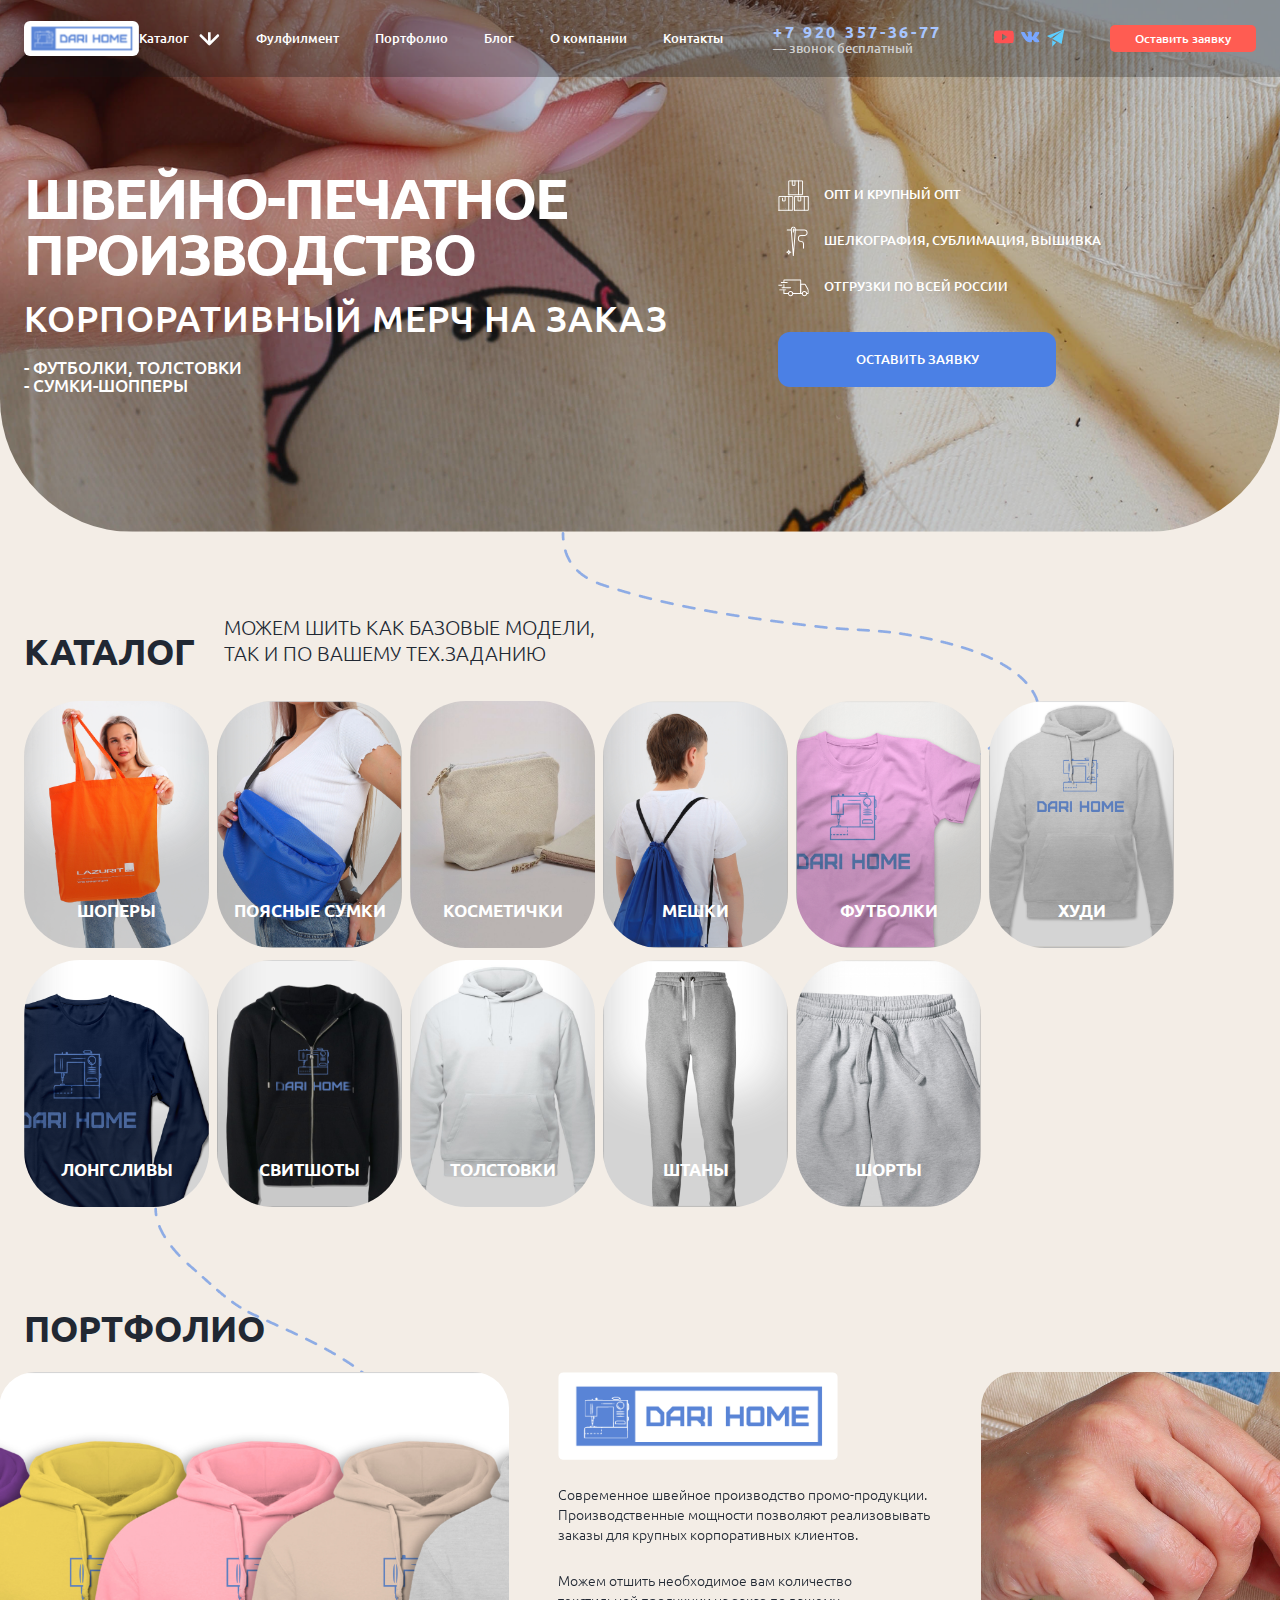
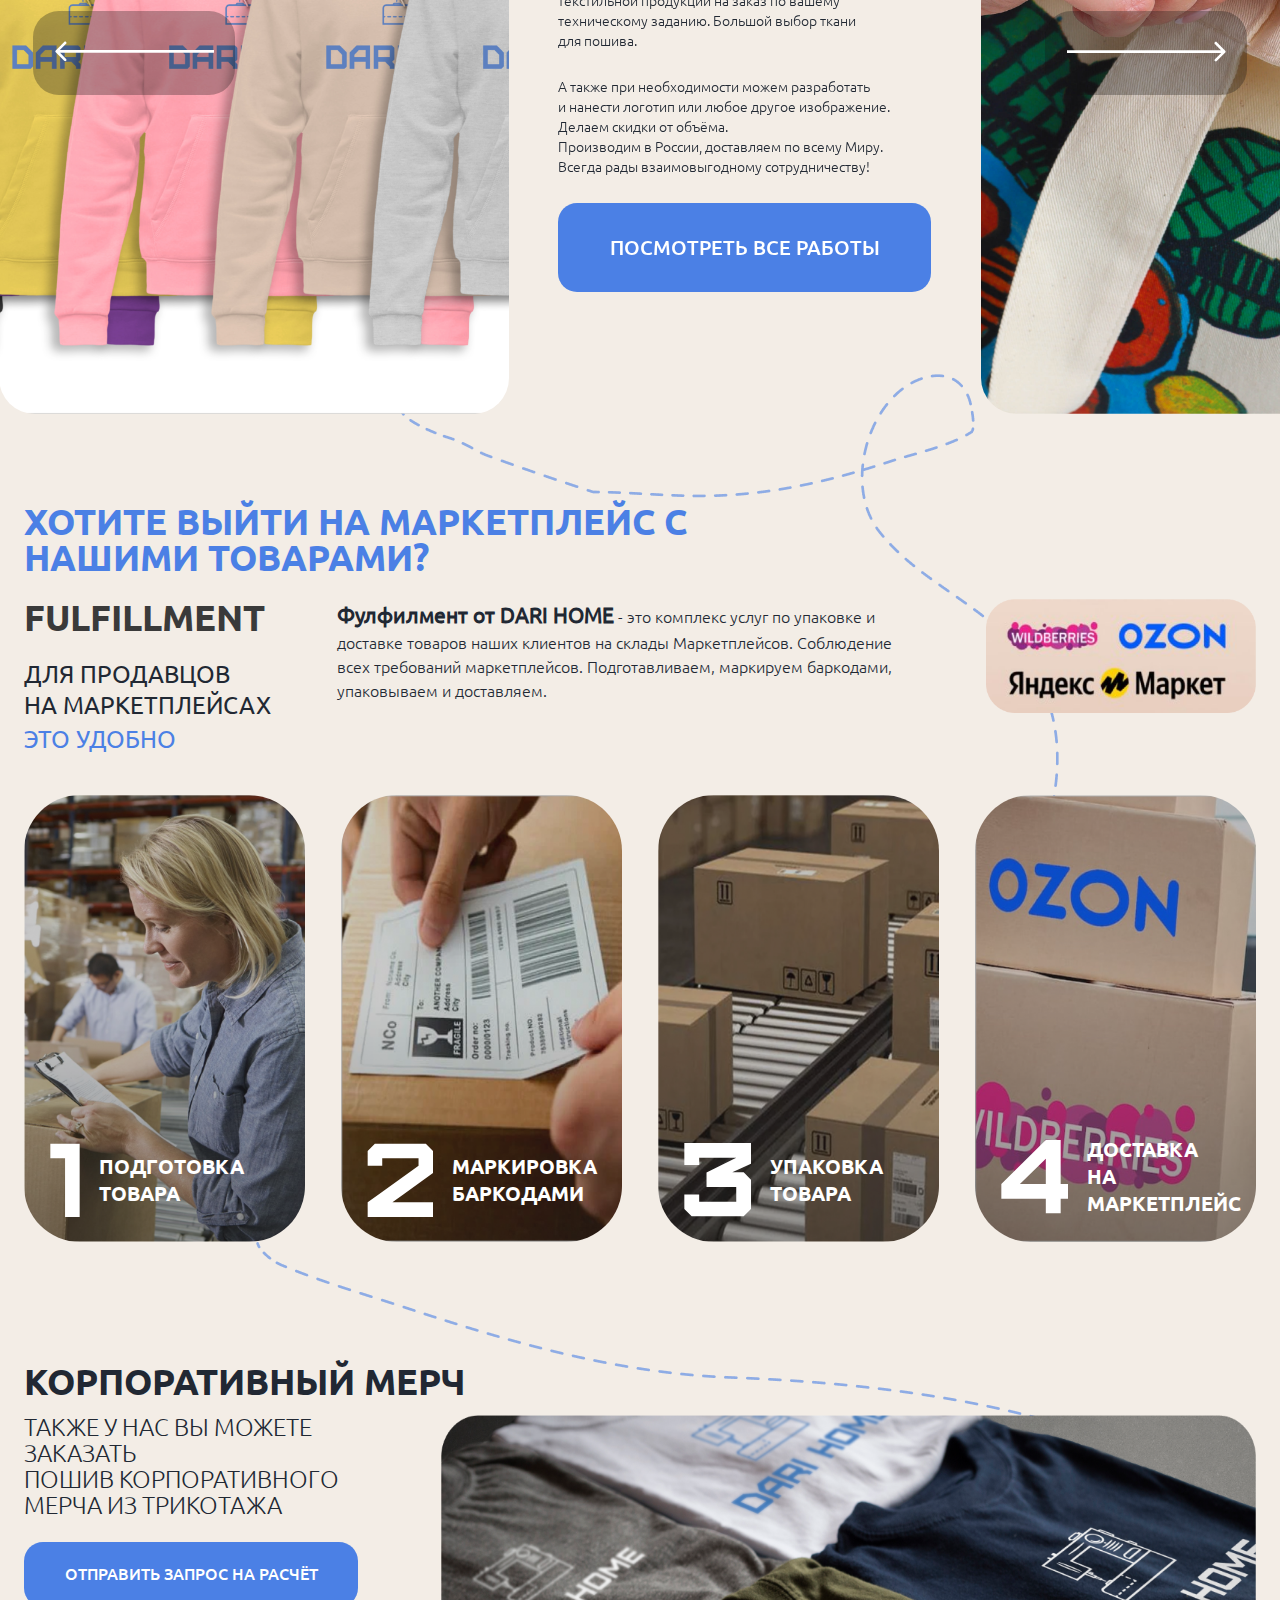
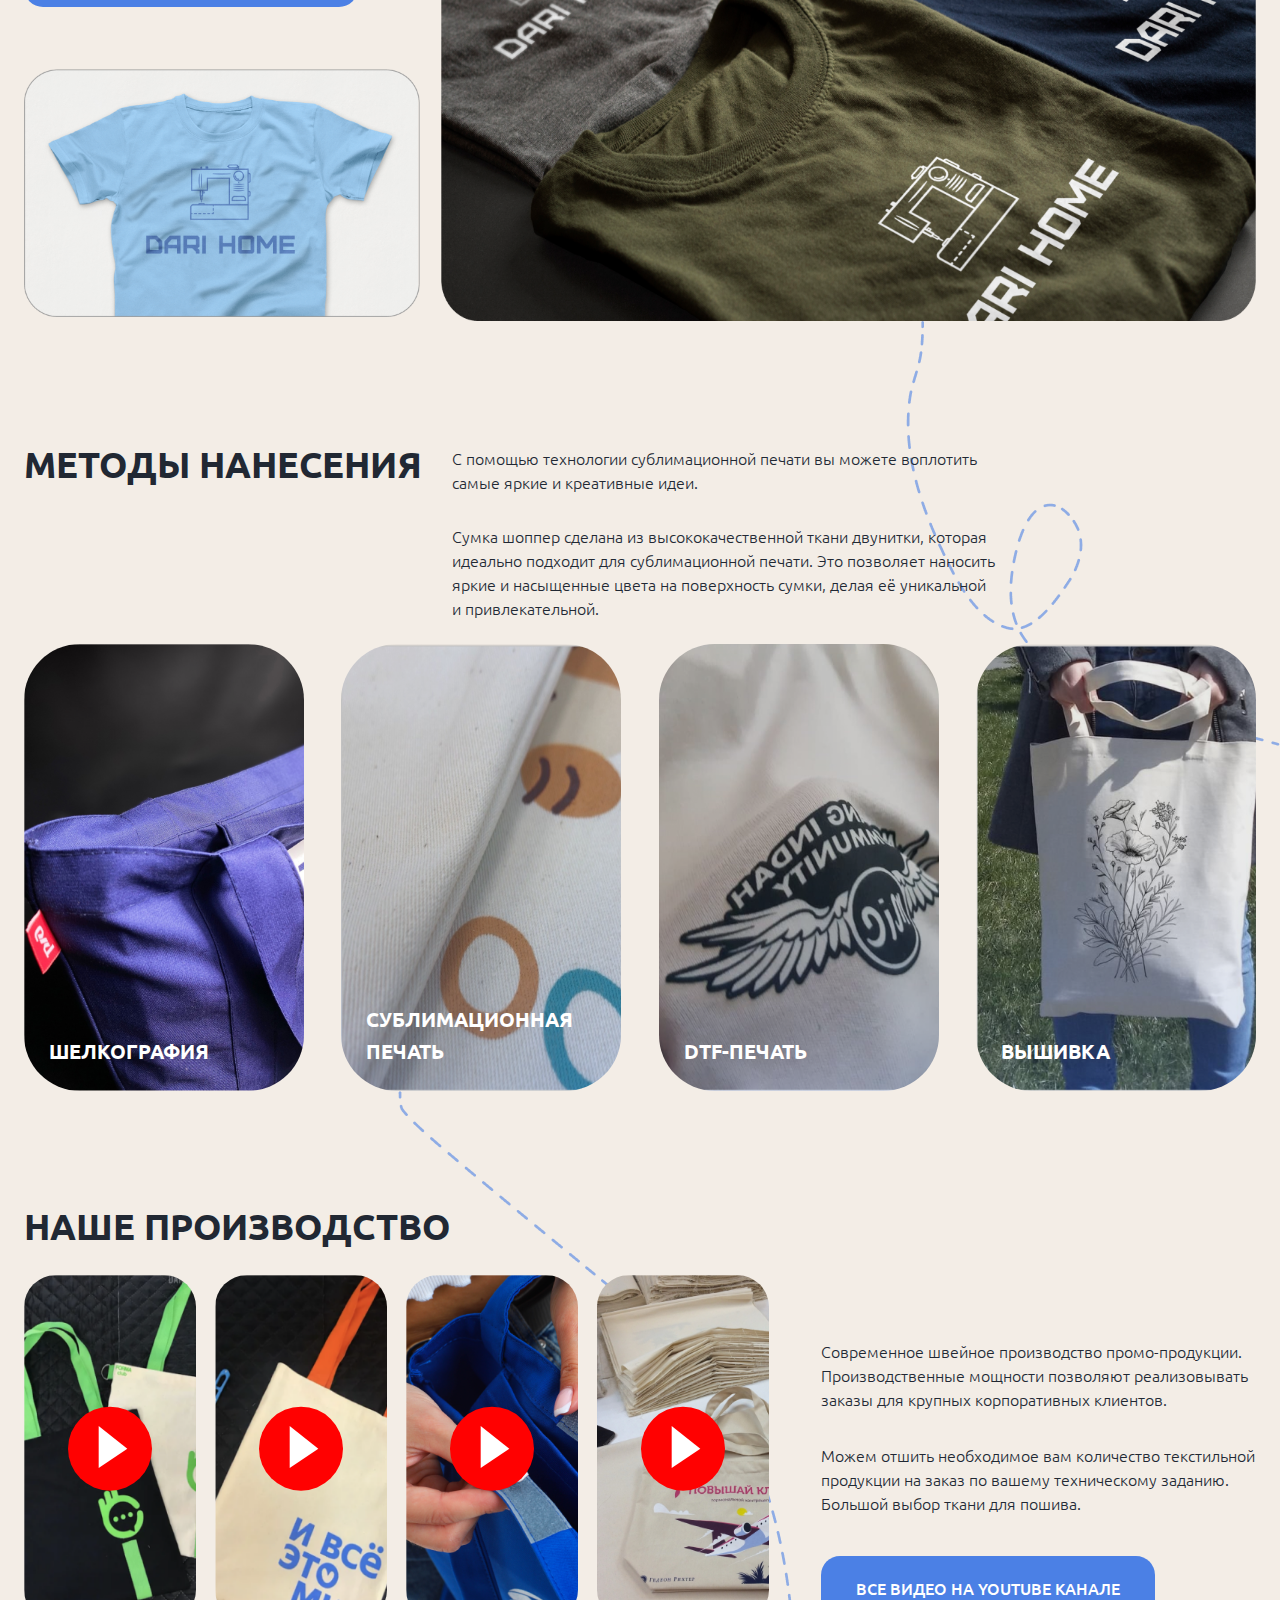
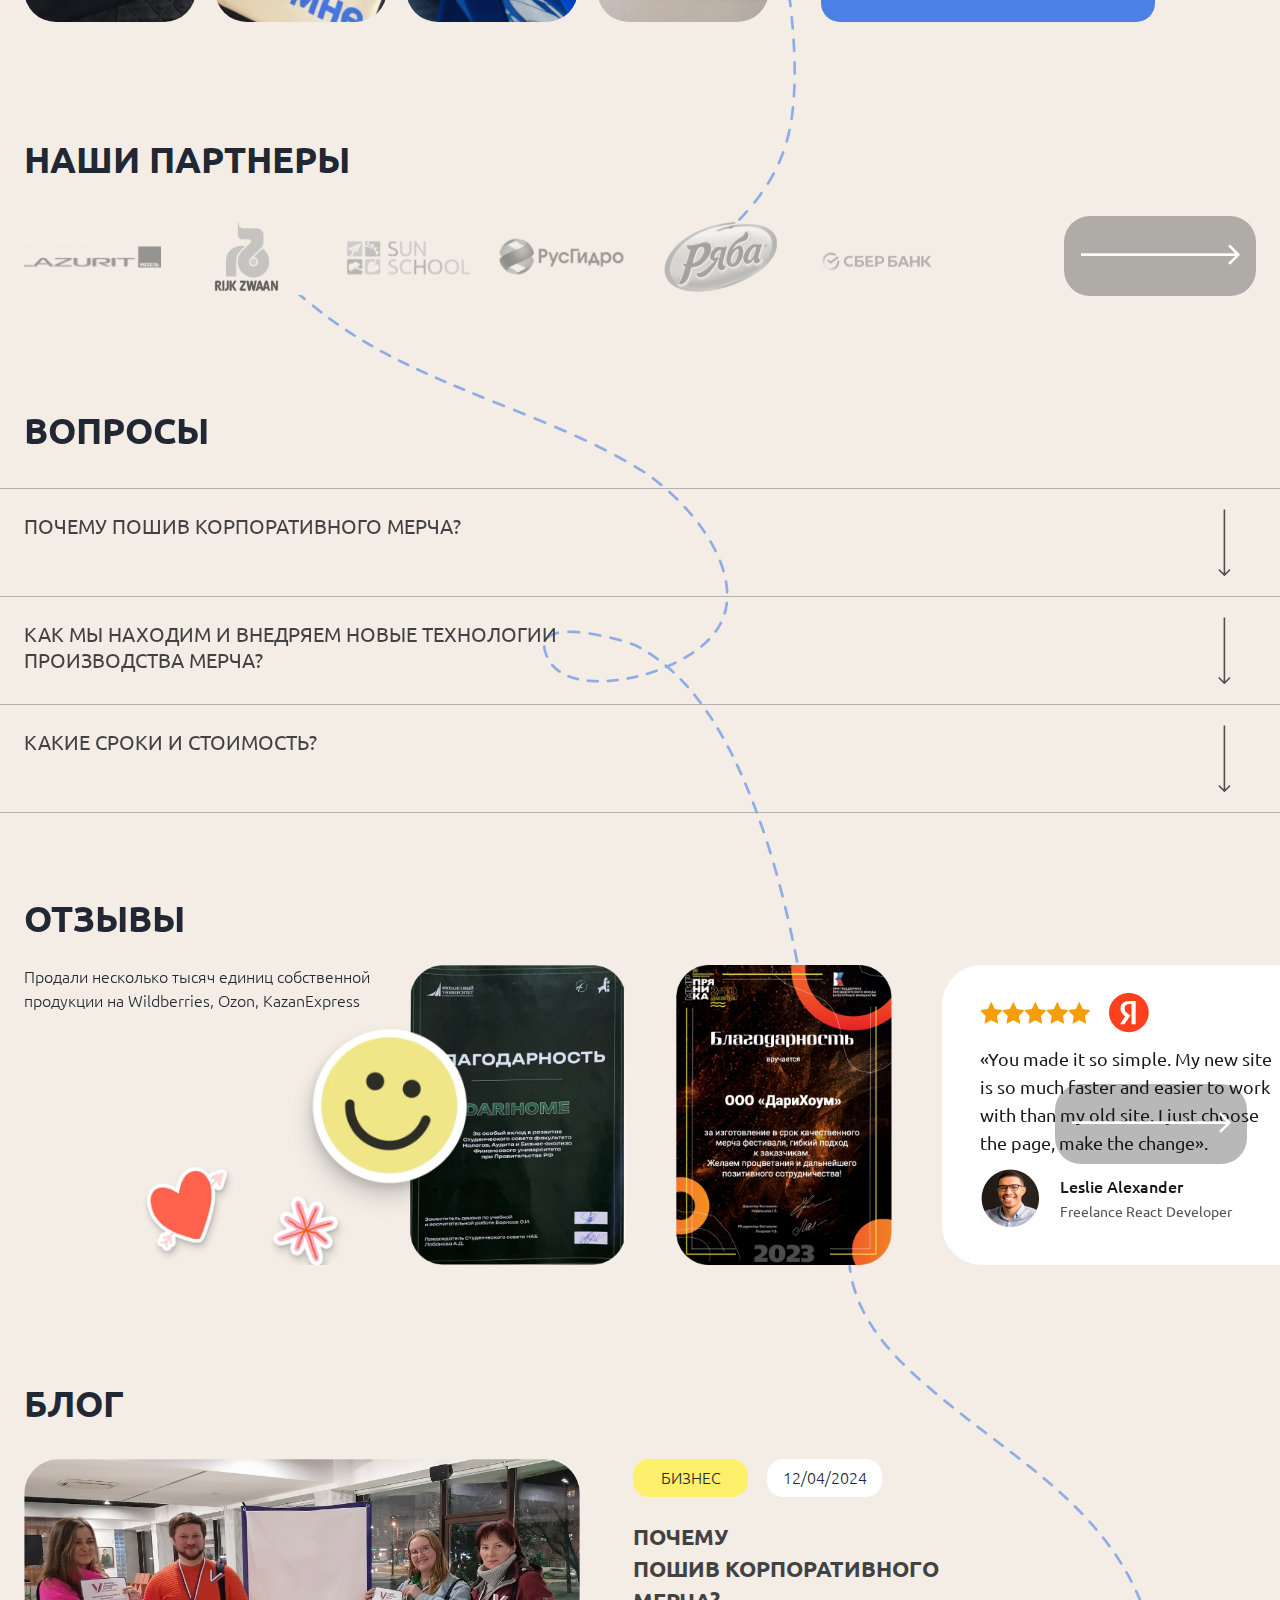
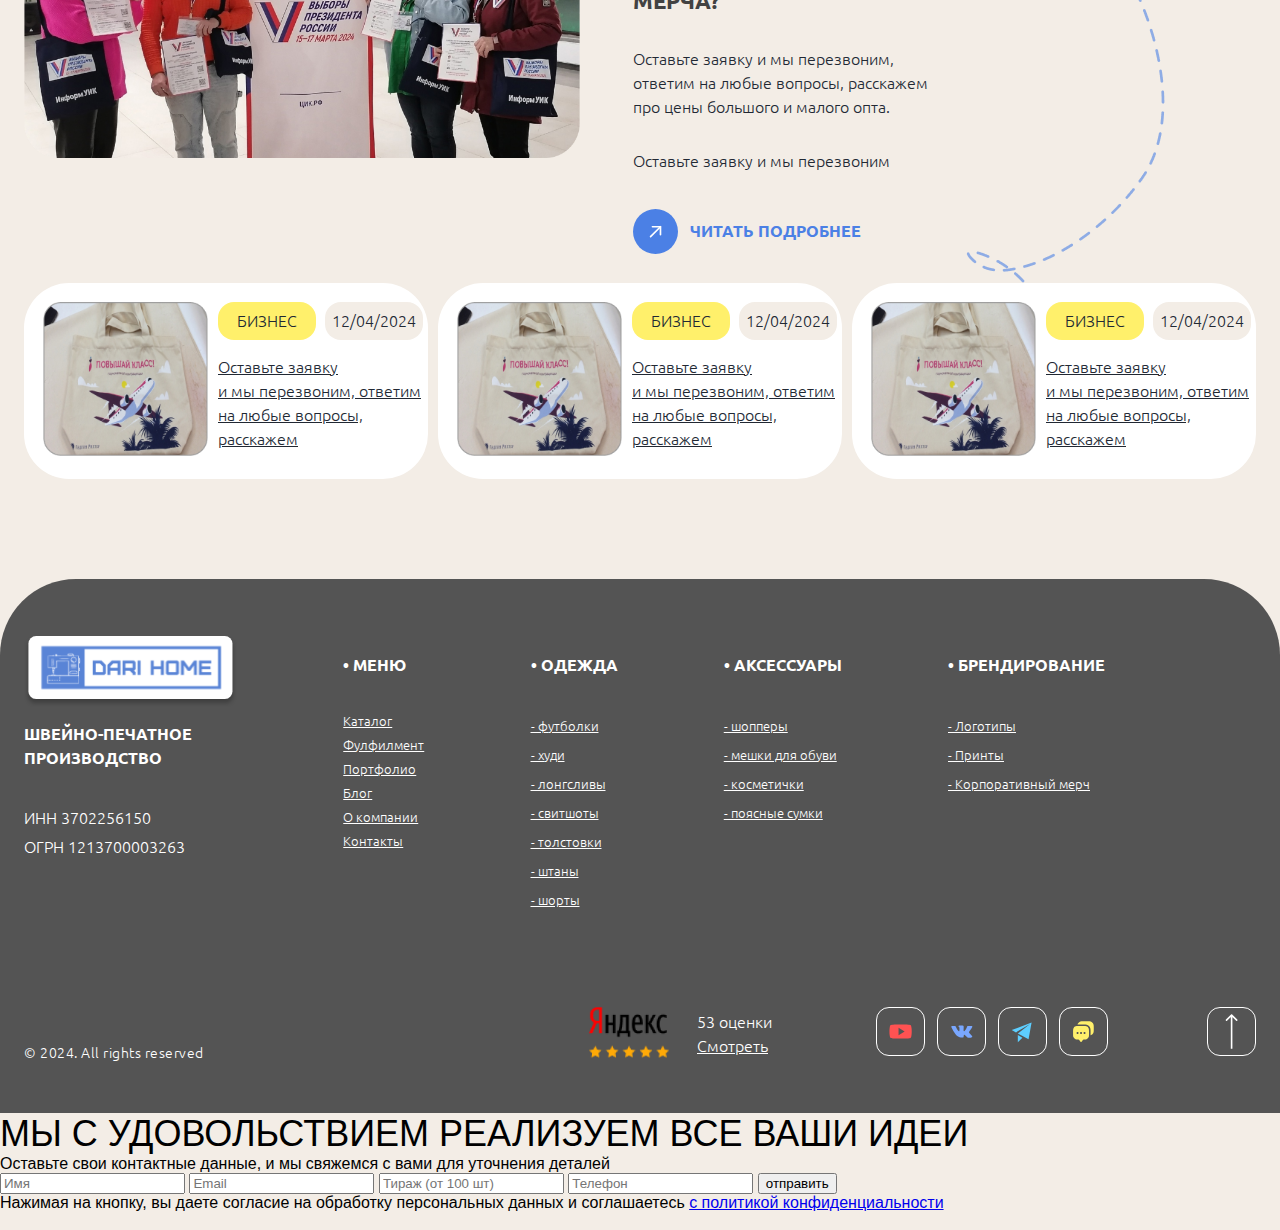
==== commit 8894fc76: "Add files via upload" ====
--- a/index.html
+++ b/index.html
@@ -89,7 +89,7 @@
 									</div>
 								</div>
 								<div class="header_content_orderbutton">
-									<a href="#">
+									<a data-custom-open="modal-order">
 										Оставить заявку
 									</a>
 								</div>
@@ -153,7 +153,7 @@
 									</li>
 									<li class="header_content-wrap-navmenu-list-item header_content-wrap-navmenu-list-item-7">
 										<div class="header_content_orderbutton header_content_orderbutton_wrap">
-											<a href="#">
+											<a data-custom-open="modal-order">
 												Оставить заявку
 											</a>
 										</div>
@@ -946,12 +946,41 @@
 			</div>
 		</footer>
 
+		<div class="modal micromodal-slide modal-order" id="modal-order" aria-hidden="true">
+        <div class="modal__overlay" tabindex="-1">
+        	<div class="modal__container-order" role="dialog" aria-modal="true" aria-labelledby="modal-1-title">
+        		<div class="container_modal" id="container_modal">
+        			<h2 class="upper">Мы с удовольствием реализуем все ваши идеи</h2>
+        			<p>Оставьте свои контактные данные, +и мы свяжемся с вами для уточнения деталей</p>
+        			<form class="modal_order_form" action="#">
+        				<div class="modal_order_form_leftpart">
+        					<input type="name" name="" id="" required="required" placeholder="Имя" data-name-input>
+        					<input type="email" name="" id="" required="required" placeholder="Email" data-email-input>
+        					<input type="text" name="" id="" required="required" placeholder="Тираж (от 100 шт)">
+        					<input type="phone" name="" id="" required="required" placeholder="Телефон" data-tel-input>
+        					<button type="submit">
+        						отправить
+        					</button>
+        					<p>Нажимая на кнопку, вы даете согласие на обработку персональных данных и соглашаетесь <a href="#">c политикой конфиденциальности</a></p>
+        				</div>
+        				<div class="modal_order_form_rightpart">
+        					<img src="img/modal_order_image.png" alt="">
+        				</div>
+        			</form>
+        		</div>
+            	
+           	</div>	
+        </div>
+    </div>
+
 		<script src="https://api-maps.yandex.ru/2.1/?lang=ru_RU" type="text/javascript"></script> 
 		<script src="js/jquery-3.6.2.min.js"></script>
 	 	<script src="js/slick.js"></script>
 		<script src="js/slick.min.js"></script>
+		<script src="js/micromodal.min.js"></script>
 		<script src="js/main.js"></script>
-		<script src="js/micromodal.min.js"></script>
+		
 	</div>
 </body>
 </html>
--- a/css/styles.css
+++ b/css/styles.css
@@ -431,6 +431,8 @@
 
   
 }
+
+
 
 .catalogsec_content{
   background-image: url(../img/catalog_dotted.png);
--- a/css/media.css
+++ b/css/media.css
@@ -101,6 +101,11 @@
     padding-top: 101px;
   }
 
+  .catalogsec_content_index{
+    padding-left: 24px;
+    padding-right: 24px;
+  } 
+
   .catalogsec_content_header h2 {
     font-size: 2.25rem;
     line-height: 31px;
@@ -126,8 +131,6 @@
   /*----------ГЛАВНАЯ СТРАНИЦА -- ПОРТФОЛИО------------*/
 
   .portfoliosec_content {
-    padding-left: 24px;
-    padding-right: 24px;
     padding-top: 127px;
     overflow: hidden;
   }
@@ -135,10 +138,7 @@
   .portfoliosec_content_header h2 {
     font-size: 2.25rem;
     line-height: 31px;
-  }
-
-  .portfoliosec {
-    
+    padding-left: 24px;
   }
 
   .portfoliosec_content_main_slider_item:nth-child(1) > img:nth-child(1) {
@@ -182,24 +182,65 @@
 }
 
 .portfoliosec_content_main_slider_item:nth-child(1) > img:nth-child(1) {
-width: 59vw;
-max-height: 770px;
-object-fit: cover;
-border-radius: 43px;
-}
-.portfoliosec_content_main_slider_item:nth-child(3) > img:nth-child(1) {
-width: 59vw;
-max-height: 770px;
+  width: 59vw;
+  max-height: 770px;
+  object-fit: cover;
+  border-radius: 43px;
+}
+.portfoliosec_content_logo {
+  width: 59vw;
+  max-height: 770px;
+  max-width: 280px !important;
+  height: auto !important;
+  border-radius: unset !important;
 }
 
 .portfoliosec_content_main_slider_item:nth-child(2) > p {
-max-width: 448px !important;
-min-width: auto;
+  max-width: 448px !important;
+  min-width: auto;
 }
 
 .portfoliosec_content_main_slider {
   column-gap: 59px;
 }
+
+.portfoliosec_content_main_slider_item > img {
+  max-width: 631px;
+}
+
+.portfoliosec_content_main_slider_item > img {
+  height: 770px;
+  object-fit: cover;
+  border-radius: 43px;
+}
+
+.portfoliosec_content_logo {
+  height: auto !important;
+}
+
+.portfoliosec_content_main_slider_arrowleft {
+  top: 50%;
+}
+
+.portfoliosec_content_main_slider_arrowright {
+  top: 50%;
+}
+
+.portfoliosec_content_main_slider_item > p {
+  font-size: 1rem;
+  line-height: 24px;
+  max-width: 490px;
+}
+
+.portfoliosec_content_main_slider_item {
+  margin-left: 24px;
+  margin-right: 24px;
+}
+
+.portfoliosec_content_main_slider_item_title {
+  padding-left: 24px;
+}
+
 
   /*----------ГЛАВНАЯ СТРАНИЦА -- МАРКЕТПЛЕЙСЫ------------*/
 
@@ -1883,6 +1924,46 @@
 column-gap: 10px;
 }
 
+ .blogsec_content_main_uppart_leftpart_pageblog img {
+    max-width: 530px !important;
+  }
+  .blogsec_content_main_uppart_leftpart > img:nth-child(1) {
+    max-width: 530px !important;
+  }
+  .blogsec_content_main_uppart_rightpart_blogpage > p:nth-child(3) {
+    max-width: 530px !important;
+  }
+  .lastnewssec_content_slider_item {
+    width: calc(100vw - 48px);
+  }
+  .lastnewssec_content_slider {
+    width: calc(100vw - 24px);
+  }
+
+
+
+.lastnewssec_content_slider_item {
+  justify-items: last baseline;
+  overflow: hidden !important;
+  width: 100;
+}
+
+.blogsec_content_main_uppart {
+  width: 50vw;
+}
+
+.blogsec_content_main_uppart_rightpart h3 {
+  max-width: 530px !important;
+}
+
+.blogsec_content_main_uppart_leftpart > img:nth-child(1) {
+  max-width: 630px !important;
+}
+
+.lastnewssec_content_slider_item {
+  column-gap: 10px;
+}
+
 
 
  /*---------------!!!---СТРАНИЦА БЛОГ ИТЕМ--!!!----------*/
@@ -1944,7 +2025,9 @@
   padding-top: 103px;
 }
 
-
+.blogsec_content_main_uppart_blogitempage{
+  width: auto !important;
+}
 
 
 
@@ -2381,6 +2464,27 @@
   max-width: 449px;
   column-gap: 10px;
 }
+
+.blogsec_content_main_uppart {
+  width: 46.3vw;
+}
+
+.blogsec_content_main_uppart_leftpart > img:nth-child(1) {
+  max-width: 530px !important;
+}
+
+.lastnewssec_content_slider {
+  width: calc(100vw - 0px);
+}
+
+.blogsec_content_main_uppart_leftpart > img:nth-child(1) {
+  max-width: 556px !important;
+}
+
+
+
+
+
 
 
 
@@ -2843,7 +2947,7 @@
 }
 
 .portfoliosec_content_main_slider_item {
-  width: 45vw;
+  width: 48vw;
 }
 
 .portfoliosec_content_main_slider_item > img {
@@ -2853,6 +2957,65 @@
 .portfoliosec_content_main_slider_item_title_mobile{
   display: flex !important;
 }
+
+.portfoliosec_content_main_slider_item_title{
+  display: none !important;
+}
+
+.portfoliosec_content_main_slider_item_title_mobile{
+  display: flex !important;
+  flex-direction: column;
+}
+
+
+.portfoliosec_content_logo {
+  max-width: 267px !important;
+}
+
+.portfoliosec_content_main_slider_arrowleft {
+  left: 24px;
+  top: 30%;
+}
+
+.portfoliosec_content_main_slider_arrowright {
+  right: 24px;
+  top: 30%;
+}
+
+.portfoliosec_content_main_slider_item_title:nth-child(2) {
+  margin-top: 34px;
+}
+
+.portfoliosec_content_main_slider_item > p {
+  font-size: 1rem;
+  line-height: 21px;
+  margin-bottom: 30px;
+}
+
+.portfoliosec_content_main_slider_item_button {
+  max-width: 365px;
+}
+
+.portfoliosec_content_main_slider_item_button {
+  font-size: 1rem;
+  line-height: 46px;
+}
+
+.portfoliosec_content {
+  background-size: auto,auto;
+}
+
+
+
+
+
+
+
+
+
+
+
+
 
 /*----------ГЛАВНАЯ СТРАНИЦА -- МАРКЕТПЛЕЙСЫ------------*/
 
@@ -3883,6 +4046,36 @@
 
 
 
+
+
+
+
+
+
+
+
+
+
+
+
+/*------!!!----СТРАНИЦА БЛОГ---111---------*/
+
+
+ 
+
+
+
+
+
+
+
+
+
+
+
+
+
+
 }
 
 
@@ -4031,6 +4224,73 @@
   .portfoliosec_content_main_slider_item:nth-child(1) {
     justify-self: end;
   }
+
+  .portfoliosec_content_header h2 {
+    padding-bottom: 83px;
+  }
+  
+  .portfoliosec_content_logo {
+    max-width: 163px !important;
+  }
+
+  .portfoliosec_content_main_slider_item > p {
+    font-size: 0.813rem;
+    margin-bottom: 21px;
+  }
+
+
+  .portfoliosec_content_main_slider_item {
+    margin-left: 16px;
+    margin-right: 16px;
+  }
+
+  .portfoliosec_content_main_slider_item_title:nth-child(2) {
+    padding-left: 0px;
+  }
+
+  .portfoliosec_content_main_slider_arrowleft {
+    max-width: 75px;
+  }
+
+  .portfoliosec_content_main_slider_arrowleft img {
+    max-width: 50px;
+  }
+
+  .portfoliosec_content_main_slider_arrowleft {
+    top: 100px;
+  }
+
+.portfoliosec_content_main_slider_arrowleft {
+    padding-top: 7px;
+    padding-bottom: 7px;
+    left: 16px;
+  }
+
+  .portfoliosec_content_main_slider_arrowright {
+    max-width: 75px;
+  }
+
+  .portfoliosec_content_main_slider_arrowright img {
+    max-width: 50px;
+  }
+
+  .portfoliosec_content_main_slider_arrowright {
+    top: 100px;
+    right: 16px;
+  }
+
+.portfoliosec_content_main_slider_arrowright {
+    padding-top: 7px;
+    padding-bottom: 7px;
+  }
+
+
+
+
+
+
+
+
 
 
 
@@ -4338,6 +4598,78 @@
   .reviewssec_content_slider > div:nth-child(1) {
     overflow: visible;
   }
+
+  .portfoliosec_content_header h2 {
+    padding-bottom: 83px;
+  }
+  
+  .portfoliosec_content_logo {
+    max-width: 163px !important;
+  }
+
+  .portfoliosec_content_main_slider_item > p {
+    font-size: 0.813rem;
+    margin-bottom: 21px;
+  }
+
+
+  .portfoliosec_content_main_slider_item {
+    margin-left: 16px;
+    margin-right: 16px;
+  }
+
+  .portfoliosec_content_main_slider_item_title:nth-child(2) {
+    padding-left: 0px;
+  }
+
+  .portfoliosec_content_main_slider_arrowleft {
+    max-width: 75px;
+  }
+
+  .portfoliosec_content_main_slider_arrowleft img {
+    max-width: 50px;
+  }
+
+  .portfoliosec_content_main_slider_arrowleft {
+    top: 100px;
+  }
+
+.portfoliosec_content_main_slider_arrowleft {
+    padding-top: 7px;
+    padding-bottom: 7px;
+    left: 16px;
+  }
+
+  .portfoliosec_content_main_slider_arrowright {
+    max-width: 75px;
+  }
+
+  .portfoliosec_content_main_slider_arrowright img {
+    max-width: 50px;
+  }
+
+  .portfoliosec_content_main_slider_arrowright {
+    top: 100px;
+    right: 16px;
+  }
+
+  .portfoliosec_content_main_slider_arrowright {
+    padding-top: 7px;
+    padding-bottom: 7px;
+  }
+
+  .portfoliosec_content_main_slider_item > p {
+    min-width: auto !important;
+  }
+
+  .questions-list-item-title_image_js {
+    height: 130px;
+    object-fit: cover;
+    border-radius: 18px;
+  }
+
+
+
 }
 
 
@@ -4364,6 +4696,69 @@
   .header_content_phone:nth-child(2) > a:nth-child(1) {
     text-align: center;
   } 
+
+  .portfoliosec_content_header h2 {
+    padding-bottom: 45px;
+  }
+  
+  .portfoliosec_content_logo {
+    max-width: 163px !important;
+  }
+
+  .portfoliosec_content_main_slider_item > p {
+    font-size: 0.813rem;
+    margin-bottom: 21px;
+  }
+
+
+  .portfoliosec_content_main_slider_item {
+    margin-left: 16px;
+    margin-right: 16px;
+  }
+
+  .portfoliosec_content_main_slider_item_title:nth-child(2) {
+    padding-left: 0px;
+  }
+
+  .portfoliosec_content_main_slider_arrowleft {
+    max-width: 75px;
+  }
+
+  .portfoliosec_content_main_slider_arrowleft img {
+    max-width: 50px;
+  }
+
+  .portfoliosec_content_main_slider_arrowleft {
+    top: 87px;
+  }
+
+.portfoliosec_content_main_slider_arrowleft {
+    padding-top: 7px;
+    padding-bottom: 7px;
+    left: 16px;
+  }
+
+  .portfoliosec_content_main_slider_arrowright {
+    max-width: 75px;
+  }
+
+  .portfoliosec_content_main_slider_arrowright img {
+    max-width: 50px;
+  }
+
+  .portfoliosec_content_main_slider_arrowright {
+    top: 87px;
+    right: 16px;
+  }
+
+.portfoliosec_content_main_slider_arrowright {
+    padding-top: 7px;
+    padding-bottom: 7px;
+  }
+
+  .portfoliosec_content_main_slider_item > p {
+    min-width: auto !important;
+  }
 
   .reviewssec_content_slider_item_smile {
     bottom: auto;
@@ -4371,7 +4766,11 @@
     top: -80px !important;
   }
 
-
+   .questions-list-item-title_image_js {
+    height: 130px;
+    object-fit: cover;
+    border-radius: 18px;
+  }
 
 
 
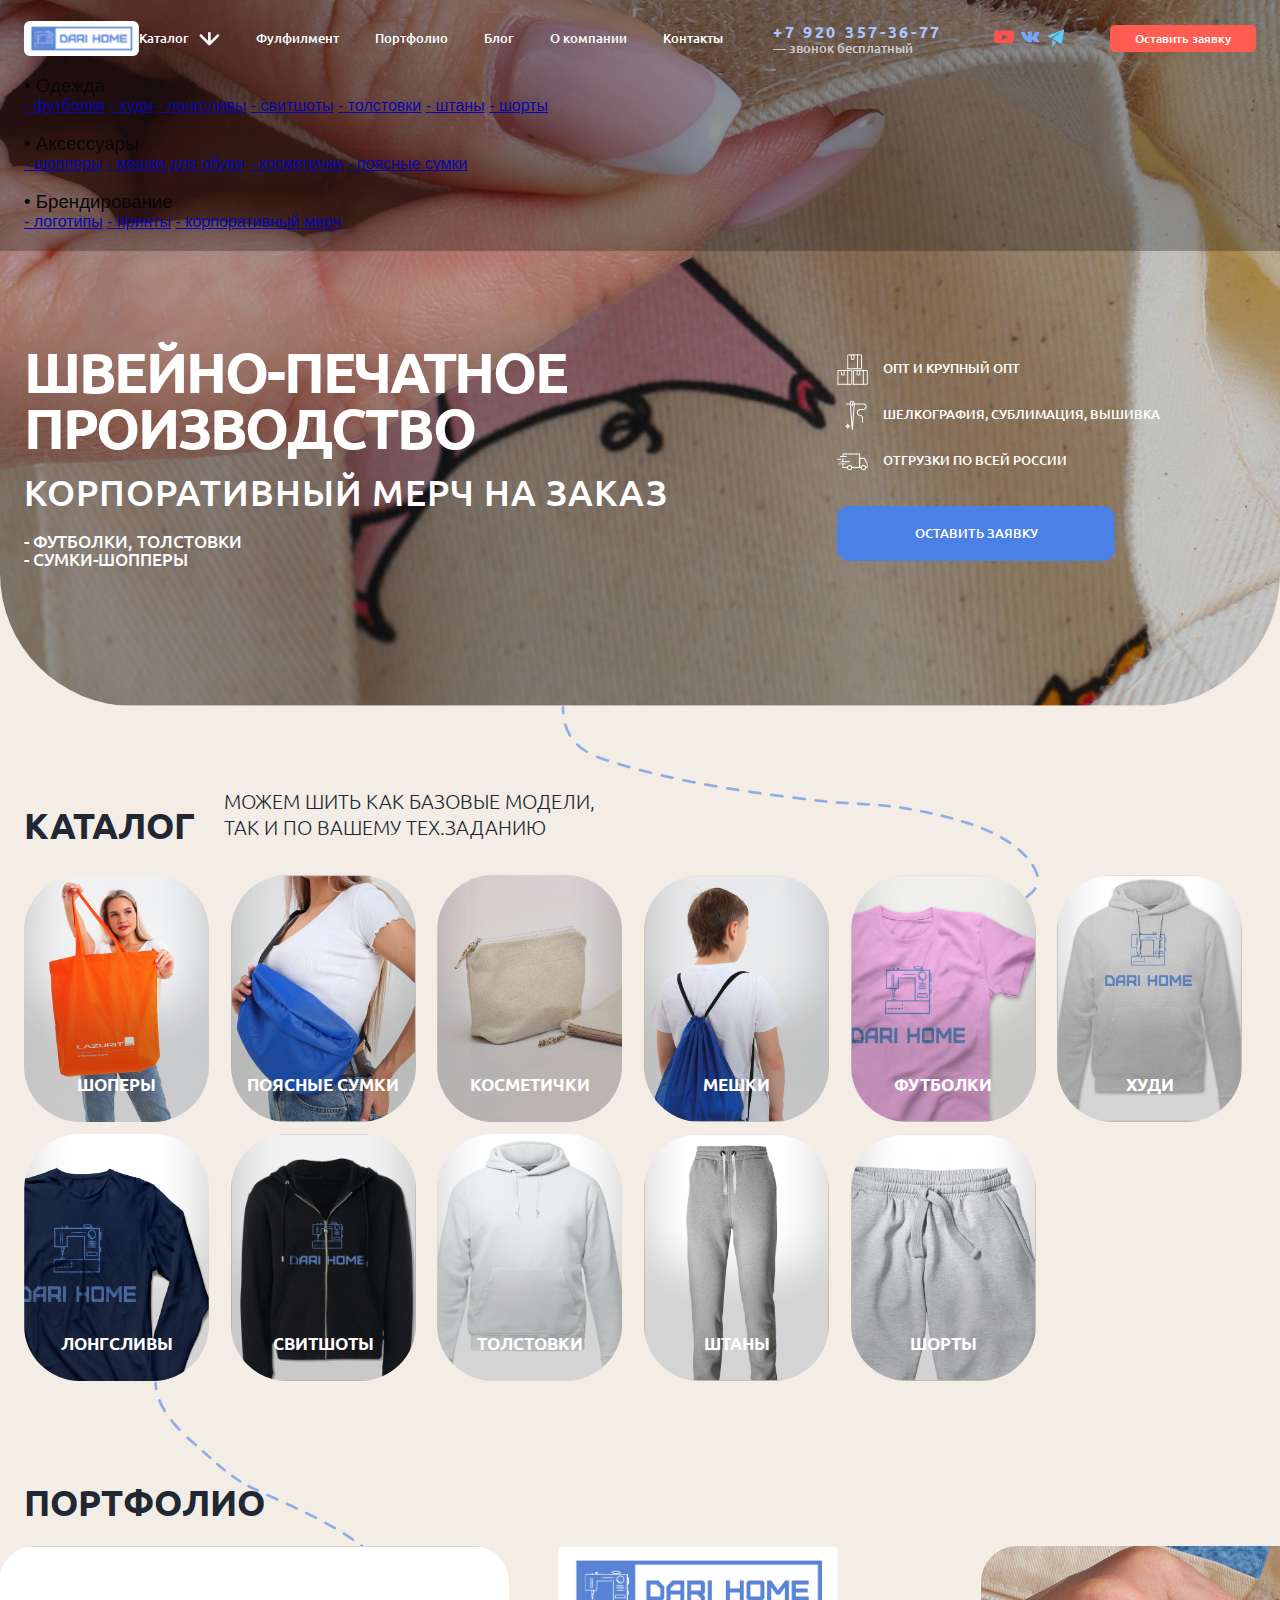
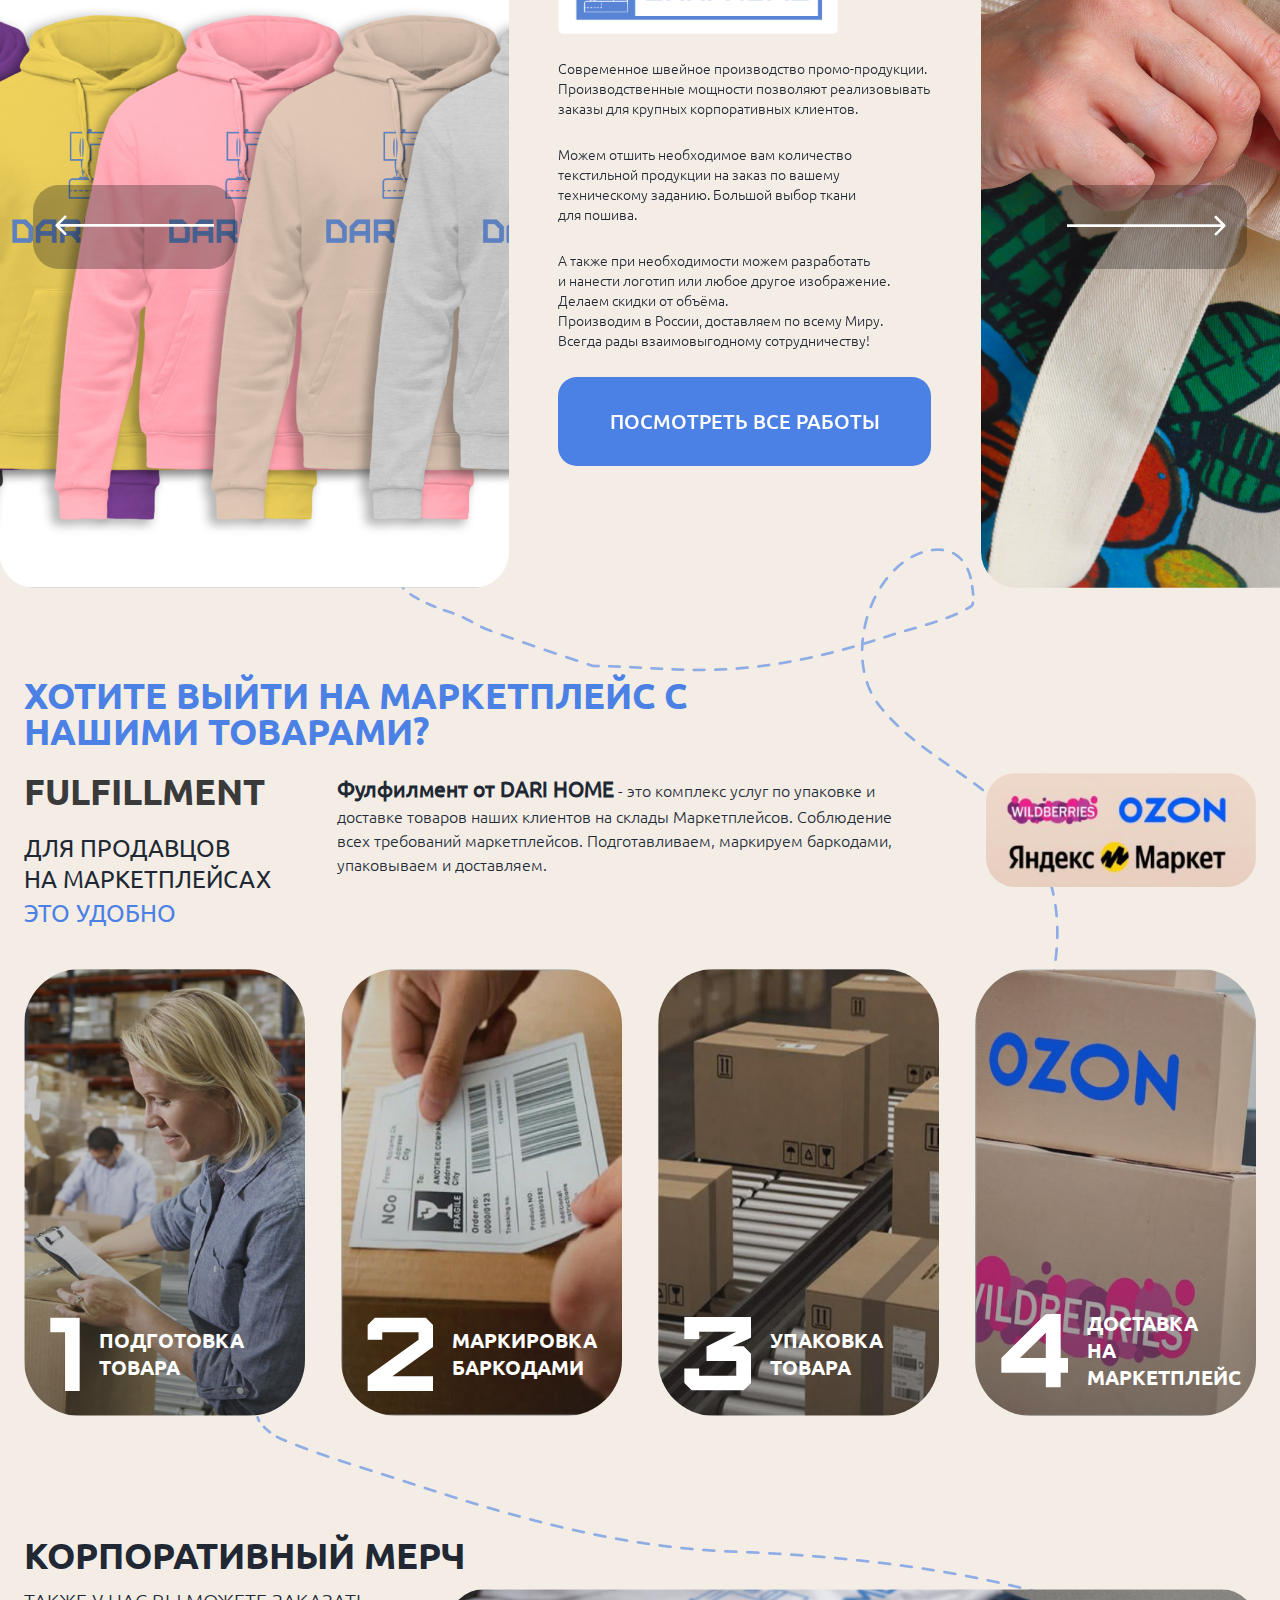
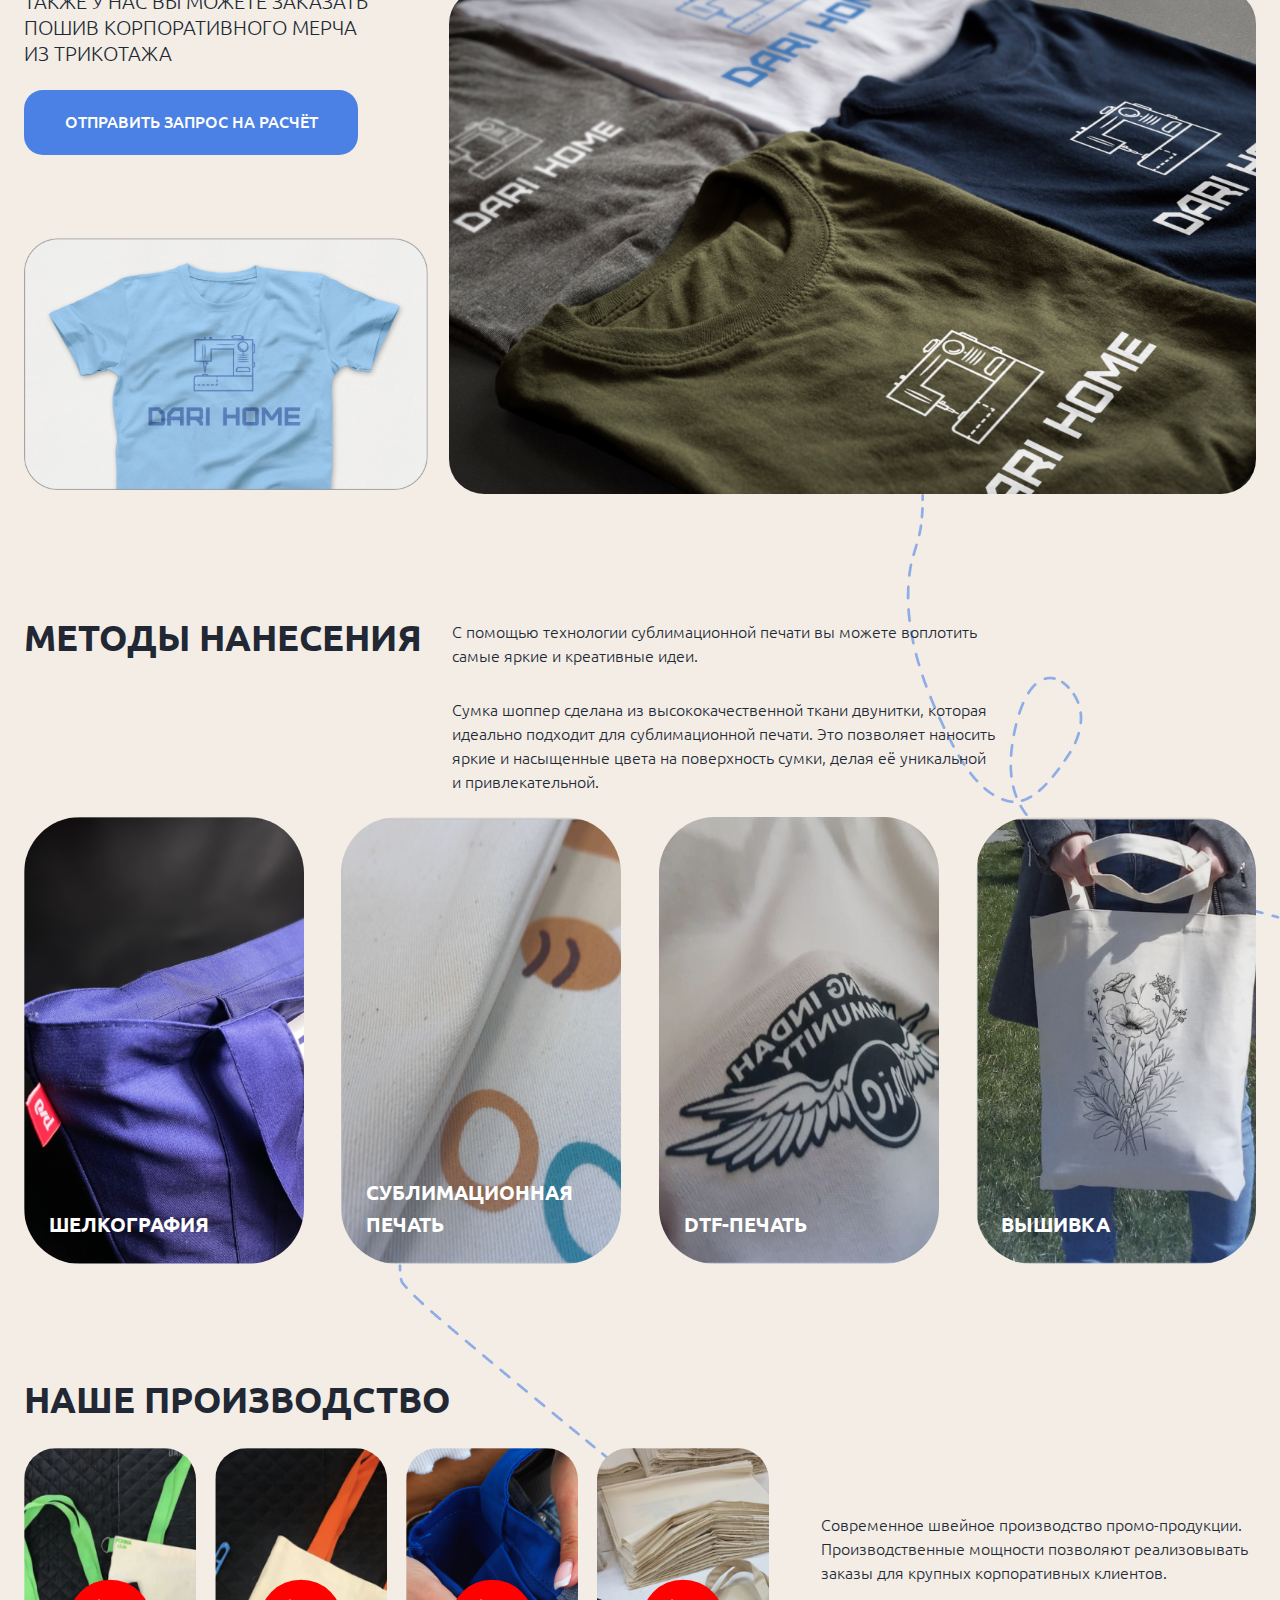
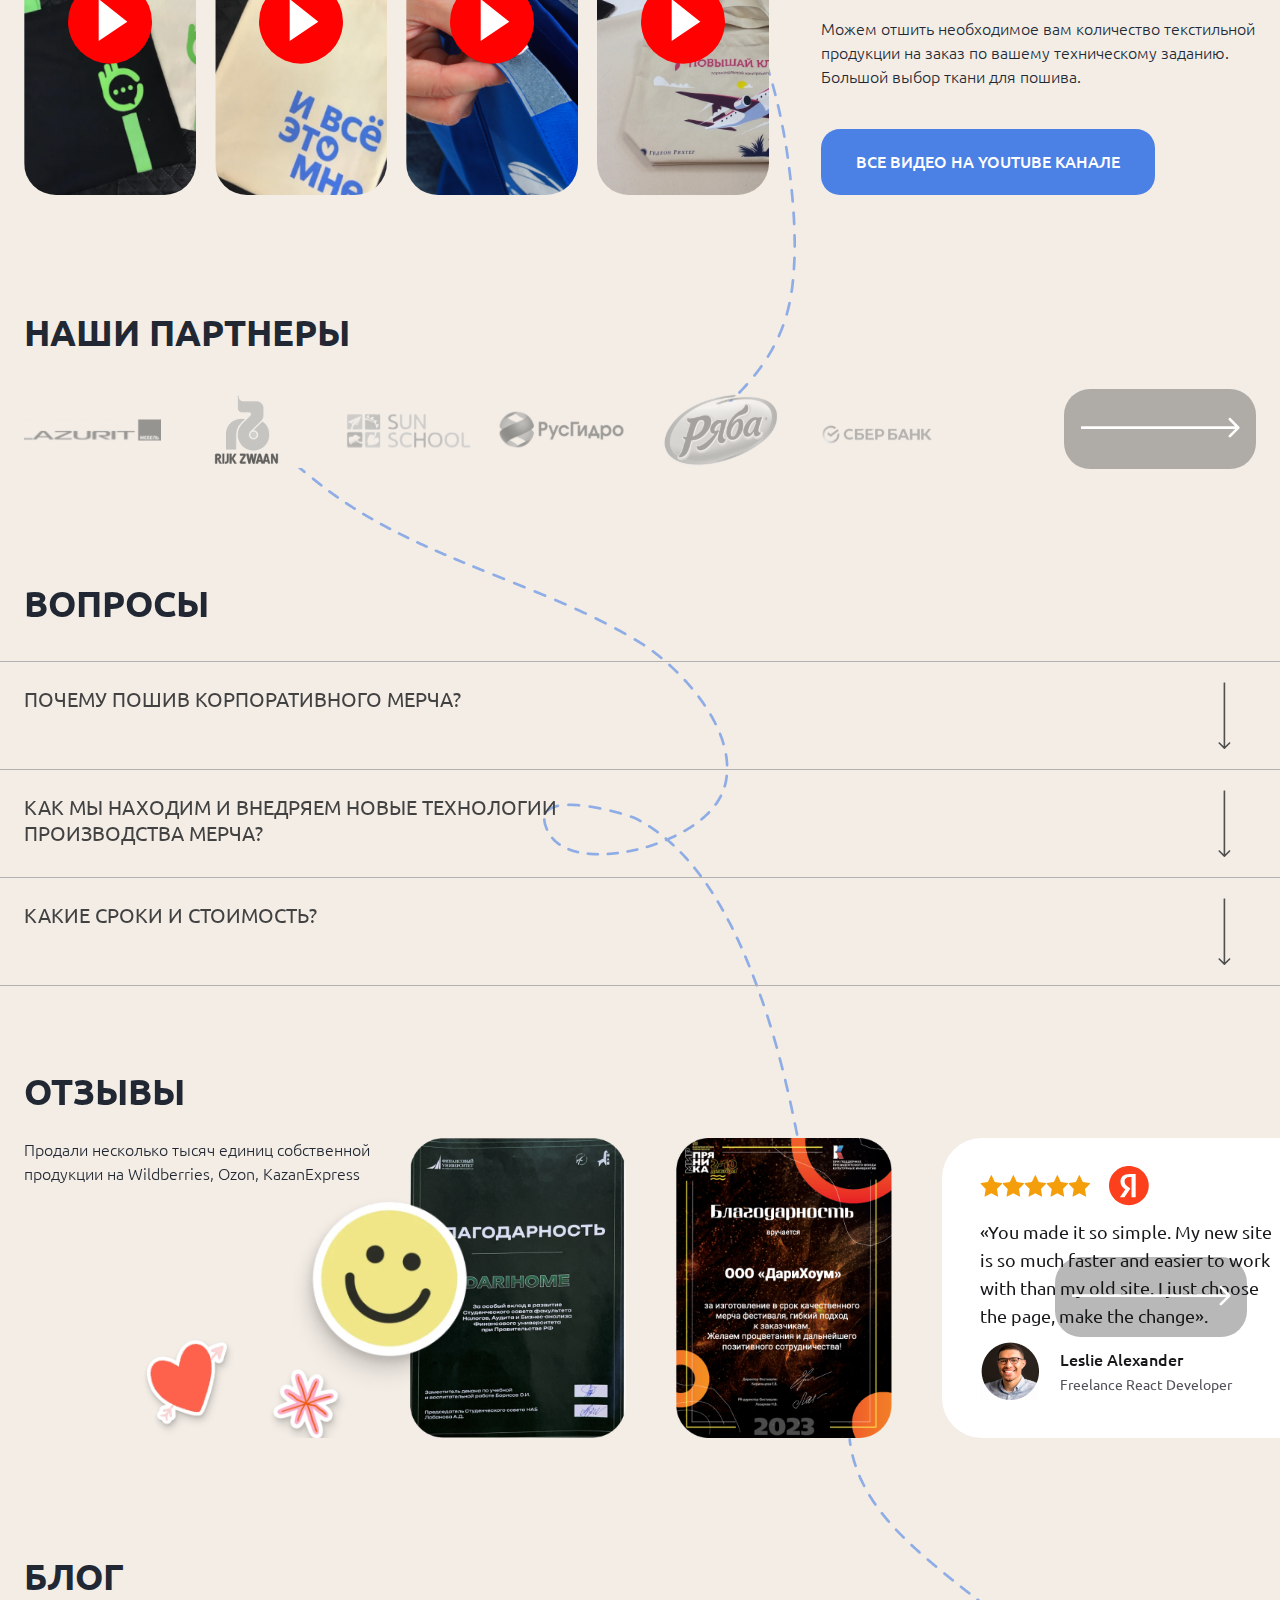
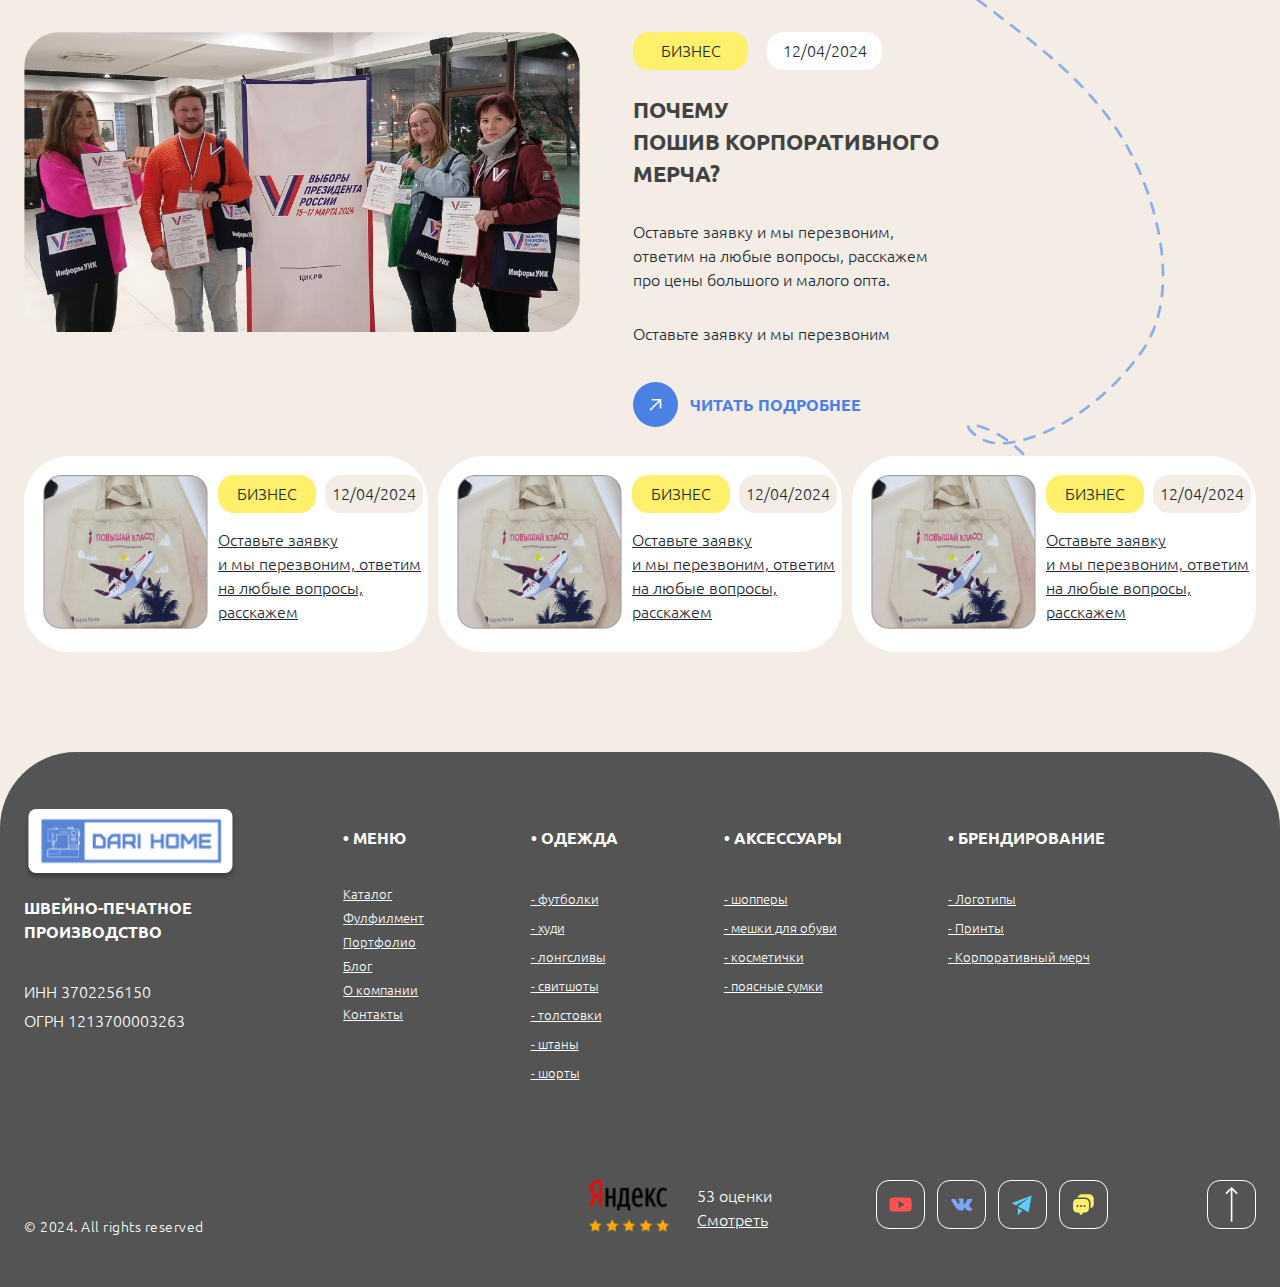
==== commit d815a5fc: "Add files via upload" ====
--- a/index.html
+++ b/index.html
@@ -30,33 +30,33 @@
 							<div class="header_content_rightpart">
 								<div class="header_content_navmenu">
 									<div class="header_content_navmenu_list">
-										<div class="header_content_navmenu_list_item">
+										<div class="header_content_navmenu_list_item header_content_navmenu_list_item_wrapp" id="hoverElement">
 											<a href="#">
 												<p>Каталог</p>
 												<img src="img/header_arrow.svg" alt="">
 											</a>
 										</div>
-										<div class="header_content_navmenu_list_item">
+										<div class="header_content_navmenu_list_item header_content_navmenu_list_item_hide">
 											<a href="fulfilment.html">
 												<p>Фулфилмент</p>
 											</a>
 										</div>
-										<div class="header_content_navmenu_list_item">
+										<div class="header_content_navmenu_list_item header_content_navmenu_list_item_hide">
 											<a href="portfolio.html">
 												<p>Портфолио</p>
 											</a>
 										</div>
-										<div class="header_content_navmenu_list_item">
+										<div class="header_content_navmenu_list_item header_content_navmenu_list_item_hide">
 											<a href="blog.html">
 												<p>Блог</p>
 											</a>
 										</div>
-										<div class="header_content_navmenu_list_item">
+										<div class="header_content_navmenu_list_item header_content_navmenu_list_item_hide">
 											<a href="aboutcompany.html">
 												<p>О компании</p>
 											</a>
 										</div>
-										<div class="header_content_navmenu_list_item">
+										<div class="header_content_navmenu_list_item header_content_navmenu_list_item_hide">
 											<a href="contacts.html">
 												<p>Контакты</p>
 											</a>
@@ -89,7 +89,7 @@
 									</div>
 								</div>
 								<div class="header_content_orderbutton">
-									<a data-custom-open="modal-order">
+									<a data-custom-open="modal-kviz">
 										Оставить заявку
 									</a>
 								</div>
@@ -102,7 +102,41 @@
 						</div>
 					</div>
 				</div>
+
+				<div class="header_catalog_wrap" id="hiddenElement">
+					<div class="header_catalog_wrap_content">
+						<div class="header_catalog_wrap_content_item">
+							<img src="img/header_catalog_wrap_odejda.svg" alt="">
+							<h3>&#8226; Одежда</h3>
+							<a href="#">- футболки</a>
+							<a href="#">- худи</a>
+							<a href="#">- лонгсливы</a>
+							<a href="#">- свитшоты</a>
+							<a href="#">- толстовки</a>
+							<a href="#">- штаны</a>
+							<a href="#">- шорты</a>
+						</div>
+						<div class="header_catalog_wrap_content_item">
+							<img src="img/header_catalog_wrap_acessories.svg" alt="">
+							<h3>&#8226; Аксессуары</h3>
+							<a href="#">- шопперы</a>
+							<a href="#">- мешки для обуви</a>
+							<a href="#">- косметички</a>
+							<a href="#">- поясные сумки</a>
+						</div>
+						<div class="header_catalog_wrap_content_item">
+							<img src="img/header_catalog_wrap_brendirovanie.svg" alt="">
+							<h3>&#8226; Брендирование</h3>
+							<a href="#">- логотипы</a>
+							<a href="#">- принты</a>
+							<a href="#">- корпоративный мерч</a>
+						</div>
+					</div>
+				</div>
+
 			</header>
+
+
 
 			<div class="popup" id="popup">
 				<div class="batmenu" id="batmenu">
@@ -133,7 +167,7 @@
 						<div class="header_content-wrap-navmenu">
 							<div class="header_content-wrap-navmenu-list">
 								<ul>
-									<li class="header_content-wrap-navmenu-list-item header_content-wrap-navmenu-list-item-1">
+									<li class="header_content-wrap-navmenu-list-item header_content-wrap-navmenu-list-item-1 ">
 										<a href="index.html">Каталог</a>
 									</li>
 									<li class="header_content-wrap-navmenu-list-item header_content-wrap-navmenu-list-item-2">
@@ -153,7 +187,7 @@
 									</li>
 									<li class="header_content-wrap-navmenu-list-item header_content-wrap-navmenu-list-item-7">
 										<div class="header_content_orderbutton header_content_orderbutton_wrap">
-											<a data-custom-open="modal-order">
+											<a data-custom-open="modal-kviz">
 												Оставить заявку
 											</a>
 										</div>
@@ -191,7 +225,7 @@
 										<p>Отгрузки по всей России</p>
 									</div>
 								</div>
-								<a class="firstsec_content_rightpart_order" href="">ОСТАВИТЬ ЗАЯВКУ</a>
+								<a class="firstsec_content_rightpart_order" data-custom-open="modal-kviz">ОСТАВИТЬ ЗАЯВКУ</a>
 							</div>
 							
 						</div>
@@ -392,12 +426,12 @@
 						<div class="corporatemerchsec_content_main">
 							<div class="corporatemerchsec_content_main_leftpart">
 								<p>ТАКЖЕ У НАС ВЫ МОЖЕТЕ ЗАКАЗАТЬ ПОШИВ КОРПОРАТИВНОГО МЕРЧА ИЗ ТРИКОТАЖА</p>
-								<a class="upper" href="#">отправить запрос на расчёт</a>
+								<a class="upper" data-custom-open="modal-kviz">отправить запрос на расчёт</a>
 								<img src="img/corporatemerchsec_content_main_leftpart_image.png" alt="">
 							</div>
 							<div class="corporatemerchsec_content_main_rightpart">
 								<img src="img/corporatemerchsec_content_main_rightpart_image.png" alt="">
-								<a class="corporatemerchsec_content_main_mobilebtn upper" href="#">отправить запрос на расчёт</a>
+								<a class="corporatemerchsec_content_main_mobilebtn upper" data-custom-open="modal-kviz">отправить запрос на расчёт</a>
 							</div>
 						</div>
 					</div>
@@ -947,32 +981,372 @@
 		</footer>
 
 		<div class="modal micromodal-slide modal-order" id="modal-order" aria-hidden="true">
-        <div class="modal__overlay" tabindex="-1">
-        	<div class="modal__container-order" role="dialog" aria-modal="true" aria-labelledby="modal-1-title">
-        		<div class="container_modal" id="container_modal">
-        			<h2 class="upper">Мы с удовольствием реализуем все ваши идеи</h2>
-        			<p>Оставьте свои контактные данные, +	        <div class="modal__overlay" tabindex="-1">
+	        	<div class="modal__container-order" role="dialog" aria-modal="true" aria-labelledby="modal-1-title">
+	        		<div class="container_modal" id="container_modal">
+	        			<h2 class="upper">Мы с удовольствием реализуем все ваши идеи</h2>
+	        			<p>Оставьте свои контактные данные,  и мы свяжемся с вами для уточнения деталей</p>
-        			<form class="modal_order_form" action="#">
-        				<div class="modal_order_form_leftpart">
-        					<input type="name" name="" id="" required="required" placeholder="Имя" data-name-input>
-        					<input type="email" name="" id="" required="required" placeholder="Email" data-email-input>
-        					<input type="text" name="" id="" required="required" placeholder="Тираж (от 100 шт)">
-        					<input type="phone" name="" id="" required="required" placeholder="Телефон" data-tel-input>
-        					<button type="submit">
-        						отправить
-        					</button>
-        					<p>Нажимая на кнопку, вы даете согласие на обработку персональных данных и соглашаетесь <a href="#">c политикой конфиденциальности</a></p>
-        				</div>
-        				<div class="modal_order_form_rightpart">
-        					<img src="img/modal_order_image.png" alt="">
-        				</div>
-        			</form>
-        		</div>
-            	
-           	</div>	
-        </div>
-    </div>
+	        			<form class="modal_order_form" action="#">
+	        				<div class="modal_order_form_leftpart">
+	        					<input type="name" name="" id="" required="required" placeholder="Имя" data-name-input>
+	        					<input type="email" name="" id="" required="required" placeholder="Email" data-email-input>
+	        					<input type="text" name="" id="" required="required" placeholder="Тираж (от 100 шт)">
+	        					<input type="phone" name="" id="" required="required" placeholder="Телефон" data-tel-input>
+	        					<button type="submit">
+	        						отправить
+	        					</button>
+	        					<p class="modal_order_form_policy">Нажимая на кнопку, вы даете согласие на обработку персональных данных и соглашаетесь <a href="#">c политикой конфиденциальности</a></p>
+	        				</div>
+	        				<div class="modal_order_form_rightpart">
+	        					<img src="img/modal_order_image.png" alt="">
+	        				</div>
+	        			</form>
+	        		</div>
+	            	
+	           	</div>	
+	        </div>
+    	</div>
+
+    	<div class="modal micromodal-slide modal-kviz" id="modal-kviz" aria-hidden="true">
+	        <div class="modal__overlay" tabindex="-1">
+	        	<div class="modal__container-kviz" role="dialog" aria-modal="true" aria-labelledby="modal-1-title">
+	        		<div class="container_modal_kviz" id="container_modal_kviz">
+	        			
+	        			<form class="modal_kviz_form" action="#">
+	        				<div class="modal_kviz_form_slider">
+	        					<div class="modal_kviz_form_slider_item">
+	        						<h2 class="upper">нужен идеальный мерч, который полюбят ваши сотрудники и партнеры?</h2>
+	        						<p>Ответьте на 6 вопросов о том, каким должен быть ваш мерч мечты:</p>
+	        						<div class="modal_kviz_form_slider_item_container">
+	        							<div class="modal_kviz_form_slider_item_leftpart">
+	        							<p>1/6</p>
+	        							<h3 class="upper">Какой вариант мерча <br>рассматриваете в данный момент:</h3>
+	        							<div class="modal_kviz_form_slider_item_leftpart_variant">
+	        								<label class="toggler-wrapper style-1">
+								        		<input type="checkbox" >
+								          		<div class="toggler-slider">
+								            		<div class="toggler-knob"></div>
+								          		</div>
+								        	</label>
+							        		<div class="modal_kviz_form_slider_item_leftpart_variant_title">трикотаж</div>
+	        							</div>
+	        							<div class="modal_kviz_form_slider_item_leftpart_variant">
+	        								<label class="toggler-wrapper style-1">
+								        		<input type="checkbox" >
+								          		<div class="toggler-slider">
+								            		<div class="toggler-knob"></div>
+								          		</div>
+								        	</label>
+							        		<div class="modal_kviz_form_slider_item_leftpart_variant_title">шопперы</div>
+	        							</div>
+	        							<div class="modal_kviz_form_slider_item_leftpart_variant">
+	        								<label class="toggler-wrapper style-1">
+								        		<input type="checkbox" >
+								          		<div class="toggler-slider">
+								            		<div class="toggler-knob"></div>
+								          		</div>
+								        	</label>
+							        		<div class="modal_kviz_form_slider_item_leftpart_variant_title">мешки для обуви</div>
+	        							</div>
+	        							<div class="modal_kviz_form_slider_item_leftpart_variant">
+	        								<label class="toggler-wrapper style-1">
+								        		<input type="checkbox" >
+								          		<div class="toggler-slider">
+								            		<div class="toggler-knob"></div>
+								          		</div>
+								        	</label>
+							        		<div class="modal_kviz_form_slider_item_leftpart_variant_title">косметички</div>
+	        							</div>
+	        							<div class="modal_kviz_form_slider_item_leftpart_variant">
+	        								<label class="toggler-wrapper style-1">
+								        		<input type="checkbox" >
+								          		<div class="toggler-slider">
+								            		<div class="toggler-knob"></div>
+								          		</div>
+								        	</label>
+							        		<div class="modal_kviz_form_slider_item_leftpart_variant_title">поясные сумки</div>
+	        							</div>
+	        							<div class="modal_kviz_form_slider_item_leftpart_variant">
+	        								<label class="toggler-wrapper style-1">
+								        		<input type="checkbox" >
+								          		<div class="toggler-slider">
+								            		<div class="toggler-knob"></div>
+								          		</div>
+								        	</label>
+							        		<div class="modal_kviz_form_slider_item_leftpart_variant_title">несколько позиций </div>
+	        							</div>
+      								</div>
+      								<div class="modal_kviz_form_slider_item_rightpart">
+      									<img src="img/modal_kviz_form_slider_item_1.png" alt="">
+      								</div>
+	        						</div>
+	        					</div>
+	        					<div class="modal_kviz_form_slider_item">
+	        						<h2 class="upper">нужен идеальный мерч, который полюбят ваши сотрудники и партнеры?</h2>
+	        						<p>Ответьте на 6 вопросов о том, каким должен быть ваш мерч мечты:</p>
+	        						<div class="modal_kviz_form_slider_item_container">
+	        							<div class="modal_kviz_form_slider_item_leftpart">
+	        							<p>2/6</p>
+	        							<h3 class="upper">Выберите метод нанесения,<br> который Вас интересует:</h3>
+	        							<div class="modal_kviz_form_slider_item_leftpart_variant">
+	        								<label class="toggler-wrapper style-1">
+								        		<input type="checkbox" >
+								          		<div class="toggler-slider">
+								            		<div class="toggler-knob"></div>
+								          		</div>
+								        	</label>
+							        		<div class="modal_kviz_form_slider_item_leftpart_variant_title">шелкография</div>
+	        							</div>
+	        							<div class="modal_kviz_form_slider_item_leftpart_variant">
+	        								<label class="toggler-wrapper style-1">
+								        		<input type="checkbox" >
+								          		<div class="toggler-slider">
+								            		<div class="toggler-knob"></div>
+								          		</div>
+								        	</label>
+							        		<div class="modal_kviz_form_slider_item_leftpart_variant_title">сублимация</div>
+	        							</div>
+	        							<div class="modal_kviz_form_slider_item_leftpart_variant">
+	        								<label class="toggler-wrapper style-1">
+								        		<input type="checkbox" >
+								          		<div class="toggler-slider">
+								            		<div class="toggler-knob"></div>
+								          		</div>
+								        	</label>
+							        		<div class="modal_kviz_form_slider_item_leftpart_variant_title">dtf-печать</div>
+	        							</div>
+	        							<div class="modal_kviz_form_slider_item_leftpart_variant">
+	        								<label class="toggler-wrapper style-1">
+								        		<input type="checkbox" >
+								          		<div class="toggler-slider">
+								            		<div class="toggler-knob"></div>
+								          		</div>
+								        	</label>
+							        		<div class="modal_kviz_form_slider_item_leftpart_variant_title">термотрансфер</div>
+	        							</div>
+	        							<div class="modal_kviz_form_slider_item_leftpart_variant">
+	        								<label class="toggler-wrapper style-1">
+								        		<input type="checkbox" >
+								          		<div class="toggler-slider">
+								            		<div class="toggler-knob"></div>
+								          		</div>
+								        	</label>
+							        		<div class="modal_kviz_form_slider_item_leftpart_variant_title">вышивка</div>
+	        							</div>
+	        							<div class="modal_kviz_form_slider_item_leftpart_variant">
+	        								<label class="toggler-wrapper style-1">
+								        		<input type="checkbox" >
+								          		<div class="toggler-slider">
+								            		<div class="toggler-knob"></div>
+								          		</div>
+								        	</label>
+							        		<div class="modal_kviz_form_slider_item_leftpart_variant_title">нужна консультация</div>
+	        							</div>
+      								</div>
+      								<div class="modal_kviz_form_slider_item_rightpart">
+      									<img src="img/modal_kviz_form_slider_item_2.png" alt="">
+      								</div>
+	        						</div>
+	        					</div>
+	        					<div class="modal_kviz_form_slider_item">
+	        						<h2 class="upper">нужен идеальный мерч, который полюбят ваши сотрудники и партнеры?</h2>
+	        						<p>Ответьте на 6 вопросов о том, каким должен быть ваш мерч мечты:</p>
+	        						<div class="modal_kviz_form_slider_item_container">
+	        							<div class="modal_kviz_form_slider_item_leftpart">
+	        							<p>3/6</p>
+	        							<h3 class="upper">Для каких целей <br>Вы планируете заказ:</h3>
+	        							<div class="modal_kviz_form_slider_item_leftpart_variant">
+	        								<label class="toggler-wrapper style-1">
+								        		<input type="checkbox" >
+								          		<div class="toggler-slider">
+								            		<div class="toggler-knob"></div>
+								          		</div>
+								        	</label>
+							        		<div class="modal_kviz_form_slider_item_leftpart_variant_title">для сотрудников</div>
+	        							</div>
+	        							<div class="modal_kviz_form_slider_item_leftpart_variant">
+	        								<label class="toggler-wrapper style-1">
+								        		<input type="checkbox" >
+								          		<div class="toggler-slider">
+								            		<div class="toggler-knob"></div>
+								          		</div>
+								        	</label>
+							        		<div class="modal_kviz_form_slider_item_leftpart_variant_title">для промо-мероприятий</div>
+	        							</div>
+	        							<div class="modal_kviz_form_slider_item_leftpart_variant">
+	        								<label class="toggler-wrapper style-1">
+								        		<input type="checkbox" >
+								          		<div class="toggler-slider">
+								            		<div class="toggler-knob"></div>
+								          		</div>
+								        	</label>
+							        		<div class="modal_kviz_form_slider_item_leftpart_variant_title">продажа на маркетплейсе</div>
+	        							</div>
+	        							<div class="modal_kviz_form_slider_item_leftpart_variant">
+	        								<label class="toggler-wrapper style-1">
+								        		<input type="checkbox" >
+								          		<div class="toggler-slider">
+								            		<div class="toggler-knob"></div>
+								          		</div>
+								        	</label>
+							        		<div class="modal_kviz_form_slider_item_leftpart_variant_title">другое</div>
+	        							</div>
+      								</div>
+      								<div class="modal_kviz_form_slider_item_rightpart">
+      									<img src="img/modal_kviz_form_slider_item_3.png" alt="">
+      								</div>
+	        						</div>
+	        					</div>
+	        					<div class="modal_kviz_form_slider_item">
+	        						<h2 class="upper">нужен идеальный мерч, который полюбят ваши сотрудники и партнеры?</h2>
+	        						<p>Ответьте на 6 вопросов о том, каким должен быть ваш мерч мечты:</p>
+	        						<div class="modal_kviz_form_slider_item_container">
+	        							<div class="modal_kviz_form_slider_item_leftpart">
+	        							<p>4/6</p>
+	        							<h3 class="upper">Укажите, пожалуйста, <br>планируемый тираж заказа:</h3>
+	        							<div class="modal_kviz_form_slider_item_leftpart_variant">
+	        								<label class="toggler-wrapper style-1">
+								        		<input type="checkbox" >
+								          		<div class="toggler-slider">
+								            		<div class="toggler-knob"></div>
+								          		</div>
+								        	</label>
+							        		<div class="modal_kviz_form_slider_item_leftpart_variant_title">до 100 шт</div>
+	        							</div>
+	        							<div class="modal_kviz_form_slider_item_leftpart_variant">
+	        								<label class="toggler-wrapper style-1">
+								        		<input type="checkbox" >
+								          		<div class="toggler-slider">
+								            		<div class="toggler-knob"></div>
+								          		</div>
+								        	</label>
+							        		<div class="modal_kviz_form_slider_item_leftpart_variant_title">до 300 шт</div>
+	        							</div>
+	        							<div class="modal_kviz_form_slider_item_leftpart_variant">
+	        								<label class="toggler-wrapper style-1">
+								        		<input type="checkbox" >
+								          		<div class="toggler-slider">
+								            		<div class="toggler-knob"></div>
+								          		</div>
+								        	</label>
+							        		<div class="modal_kviz_form_slider_item_leftpart_variant_title">до 1000 шт</div>
+	        							</div>
+	        							<div class="modal_kviz_form_slider_item_leftpart_variant">
+	        								<label class="toggler-wrapper style-1">
+								        		<input type="checkbox" >
+								          		<div class="toggler-slider">
+								            		<div class="toggler-knob"></div>
+								          		</div>
+								        	</label>
+							        		<div class="modal_kviz_form_slider_item_leftpart_variant_title">1000 и более</div>
+	        							</div>
+      								</div>
+      								<div class="modal_kviz_form_slider_item_rightpart">
+      									<img src="img/modal_kviz_form_slider_item_4.png" alt="">
+      								</div>
+	        						</div>
+	        					</div>
+	        					<div class="modal_kviz_form_slider_item">
+	        						<h2 class="upper">нужен идеальный мерч, который полюбят ваши сотрудники и партнеры?</h2>
+	        						<p>Ответьте на 6 вопросов о том, каким должен быть ваш мерч мечты:</p>
+	        						<div class="modal_kviz_form_slider_item_container">
+	        							<div class="modal_kviz_form_slider_item_leftpart">
+	        							<p>5/6</p>
+	        							<h3 class="upper">Какая ткань станет "основой" <br>для Вашего мерча:</h3>
+	        							<div class="modal_kviz_form_slider_item_leftpart_variant">
+	        								<label class="toggler-wrapper style-1">
+								        		<input type="checkbox" >
+								          		<div class="toggler-slider">
+								            		<div class="toggler-knob"></div>
+								          		</div>
+								        	</label>
+							        		<div class="modal_kviz_form_slider_item_leftpart_variant_title">есть свои предпочтения</div>
+	        							</div>
+	        							<div class="modal_kviz_form_slider_item_leftpart_variant">
+	        								<label class="toggler-wrapper style-1">
+								        		<input type="checkbox" >
+								          		<div class="toggler-slider">
+								            		<div class="toggler-knob"></div>
+								          		</div>
+								        	</label>
+							        		<div class="modal_kviz_form_slider_item_leftpart_variant_title">нужна консультация</div>
+	        							</div>
+      								</div>
+      								<div class="modal_kviz_form_slider_item_rightpart">
+      									<img src="img/modal_kviz_form_slider_item_5.png" alt="">
+      								</div>
+	        						</div>
+	        					</div>
+	        					<div class="modal_kviz_form_slider_item">
+	        						<h2 class="upper">нужен идеальный мерч, который полюбят ваши сотрудники и партнеры?</h2>
+	        						<p>Ответьте на 6 вопросов о том, каким должен быть ваш мерч мечты:</p>
+	        						<div class="modal_kviz_form_slider_item_container">
+	        							<div class="modal_kviz_form_slider_item_leftpart">
+	        							<p>6/6</p>
+	        							<h3 class="upper">Есть уже готовое техническое <br> задание или только идея?</h3>
+	        							<div class="modal_kviz_form_slider_item_leftpart_variant">
+	        								<label class="toggler-wrapper style-1">
+								        		<input type="checkbox" >
+								          		<div class="toggler-slider">
+								            		<div class="toggler-knob"></div>
+								          		</div>
+								        	</label>
+							        		<div class="modal_kviz_form_slider_item_leftpart_variant_title">да, есть готовое ТЗ</div>
+	        							</div>
+	        							<div class="modal_kviz_form_slider_item_leftpart_variant">
+	        								<label class="toggler-wrapper style-1">
+								        		<input type="checkbox" >
+								          		<div class="toggler-slider">
+								            		<div class="toggler-knob"></div>
+								          		</div>
+								        	</label>
+							        		<div class="modal_kviz_form_slider_item_leftpart_variant_title">нет тех.задания, нужна консультация</div>
+	        							</div>
+      								</div>
+      								<div class="modal_kviz_form_slider_item_rightpart">
+      									<img src="img/modal_kviz_form_slider_item_6.png" alt="">
+      								</div>
+	        						</div>
+	        					</div>
+	        					<div class="modal_kviz_form_slider_item modal_kviz_form_slider_item_order">
+	        						<h2 class="upper">Мы с удовольствием реализуем все ваши идеи</h2>
+	        						<p>Оставьте свои контактные данные, +и мы свяжемся с вами для уточнения деталей</p>
+	        						<div class="modal_kviz_form_slider_item_container">
+	        						<form class="modal_order_form" action="#">
+				        				<div class="modal_order_form_leftpart">
+				        					<input type="name" name="" id="" required="required" placeholder="Имя" data-name-input>
+				        					<input type="email" name="" id="" required="required" placeholder="Email" data-email-input>
+				        					<input type="text" name="" id="" required="required" placeholder="Тираж (от 100 шт)">
+				        					<input type="phone" name="" id="" required="required" placeholder="Телефон" data-tel-input>
+				        					<button type="submit">
+				        						отправить
+				        					</button>
+				        					<p class="modal_order_form_policy">Нажимая на кнопку, вы даете согласие на обработку персональных данных и соглашаетесь <a href="#">c политикой конфиденциальности</a></p>
+				        				</div>
+				        				<div class="modal_order_form_rightpart">
+				        					<img src="img/modal_order_image.png" alt="">
+				        				</div>
+	        						</form>
+	        						</div>
+	        					</div>
+	        				</div>
+	        				<div class="modal_kviz_form_slider_buttons">
+	        					<button class="modal_kviz_form_slider_buttons_leftbtn">
+	        						<img src="img/modal_kviz_form_slider_buttons_arrow_left.svg" alt="">
+	        						<p class="upper">назад</p>
+	        					</button>
+	        					<button class="modal_kviz_form_slider_buttons_rightbtn">
+	        						<p class="upper">далее</p>
+	        						<img src="img/modal_kviz_form_slider_buttons_arrow_right.svg" alt="">
+	        					</button>
+	        				</div>
+	        			</form>
+	        		</div>
+	           	</div>	
+	        </div>
+    	</div>
 
 		<script src="https://api-maps.yandex.ru/2.1/?lang=ru_RU" type="text/javascript"></script> 
 		<script src="js/jquery-3.6.2.min.js"></script>
--- a/css/styles.css
+++ b/css/styles.css
@@ -287,6 +287,7 @@
   max-width: 157px;
   border-radius: 8px;
   margin-left: 13px;
+  cursor: pointer;
 }
 
 .header_content_orderbutton > a:nth-child(1) {
@@ -326,9 +327,11 @@
 .firstsec_content{
   padding-bottom: 184px;
   display: flex;
-  justify-content: flex-start;
   align-items: center;
   column-gap: 156px;
+  justify-content: space-between;
+  column-gap: 0;
+  padding-right: 96px;
 }
 
 .firstsec_content_leftpart{
@@ -983,8 +986,9 @@
 }
 
 .corporatemerchsec_content_main_rightpart > img:nth-child(1) {
-  padding-top: 4px;
-  width: 100%;
+  width: 100%;
+  padding-top: 0;
+  height: 100%;
 }
 
 .corporatemerchsec_content_main_mobilebtn{
@@ -2145,6 +2149,10 @@
   padding-top: 117px;
 }
 
+.firstsec_content_leftpart_secondpages_title_container > b:nth-child(2) > b:nth-child(1) {
+  font-size: 2.5rem;
+}
+
 .firstsec_content_leftpart_secondpages_title{
   background-color: rgba(23, 23, 23, 0.5);
   border-radius: 0px 25px 25px 0px;
@@ -2154,7 +2162,7 @@
   margin-left: -33px;
   display: flex;
   width: 100%;
-  max-width: 965px;
+  max-width: 900px;
   position: relative;
 }
 
@@ -2171,7 +2179,7 @@
 
 .firstsec_content_leftpart_secondpages_title b{
   font-family: "Ubuntu-700";
-  font-size: 4.688rem;
+  font-size: 5.1rem;
   color: #6FA1FF;
   line-height: 43px;
 }
@@ -3227,7 +3235,7 @@
 .promosec_content img {
   position: absolute;
   right: 0;
-  top: 0;
+  top: 25px;
 }
 
 
@@ -3702,18 +3710,52 @@
   position: relative;
 }
 
-
-
-
-
-
-
-
-
-
-
-
-
+.brendihudisec_content_main_leftpart_slider_item{
+  display: flex !important;
+}
+
+.brendihudisec_content_main_leftpart_slider {
+  /*max-width: 100vw;
+  width: auto;*/
+  width: calc(100vw - 66px);
+  max-width: 100vw;
+}
+
+.brendihudisec_content_main_rightpart p {
+  max-width: 556px;
+  width: 100%;
+}
+
+.brendihudisec_content_main_leftpart_slider_item {
+  justify-content: space-between;
+  column-gap: 61px;
+  align-items: center;
+  /*margin-right: 16px;*/
+}
+
+.brendihudisec_content_main_leftpart img {
+  max-width: 1168px;
+}
+
+.brendihudisec_content_main_leftpart_slider_item > div:nth-child(2) {
+  padding-right: 70px;
+}
+
+.brendihudisec_content_main_rightpart p {
+  max-width: 417px;
+}
+
+.brendihudisec_content_main_leftpart_slider_item_container{
+  width: 100vw;
+}
+
+.brendihudisec_content_main_leftpart_slider_item {
+  justify-content: unset;
+}
+
+.brendihudisec_content_main_rightpart p {
+  max-width: 556px;
+}
 
 
 
@@ -3727,6 +3769,14 @@
   border-radius: 0px 0px 133px 133px;
 }
 
+.firstsec_content_fulfilment{
+  padding-top: 0px;
+}
+
+.firstsec_content_leftpart_secondpages_title_fulfilment{
+  max-width: 938px;
+}
+
 .firstsec_content_leftpart_secondpages_title_container_fulfilment p {
   font-size: 2.15rem;
 }
@@ -3761,6 +3811,15 @@
   background-size: cover;
   background-position: center;
   border-radius: 0px 0px 133px 133px;
+}
+
+.firstsec_content_aboutcompanypage{
+  padding-top: 0px;
+}
+
+.firstsec_content_leftpart_secondpages_hudipage h1 {
+  font-size: 5.625rem;
+  white-space: wrap;
 }
 
 .youtubechannelsec_aboutcompanypage:nth-child(2) > div:nth-child(1) > div:nth-child(1) > h2:nth-child(1) {
@@ -4523,4 +4582,129 @@
 
 .blogsec_content_main_uppart_rightpart_blogpage{
   margin-top: 20px;
+}
+
+.firstsec_content_rightpartblog_itempage{
+  display: none;
+}
+
+
+.blogsec_content_main_uppart_rightpart_blogpage > .blogsec_content_main_uppart_rightpart_header > p:nth-child(2) {
+  display: none;
+}
+
+
+
+
+
+
+
+
+
+
+
+
+
+
+
+
+
+
+
+
+/*------------!!!----------МОДАЛКИ------------!!!-----------*/
+
+/*-------------------------МОДАЛКА-------------------------------*/
+
+.micromodal-slide {
+  display: none;
+}
+
+
+.modal {
+  display: none;
+}
+
+.modal.is-open {
+  display: block;
+}
+
+.modal {
+  font-family: -apple-system,BlinkMacSystemFont,avenir next,avenir,helvetica neue,helvetica,ubuntu,roboto,noto,segoe ui,arial,sans-serif;
+}
+
+.modal__overlay {
+  position: fixed;
+  top: 0;
+  left: 0;
+  right: 0;
+  bottom: 0;
+  background: rgba(0,0,0,0.6);
+  display: flex;
+  justify-content: center;
+  align-items: center;
+   z-index: 101;
+}
+
+.modal__container-order{
+  z-index: 1000;
+  position: relative;
+
+}
+
+.container_modal {
+  border-radius: 42px;
+  background: #C4A5F2;
+  max-width: 1300px;
+  width: 100%;
+  background-image: url(../img/modal_order_dotted.png);
+  background-position: right top;
+  background-repeat: no-repeat;
+  padding-top: 62px;
+  padding-bottom: 43px;
+  padding-left: 46px;
+  padding-right: 44px;
+  position: relative;
+}
+
+
+.modal_order_form{
+  display: flex;
+  justify-content: space-between;
+  margin-top: 73px;
+}
+
+.container_modal h2{
+  font-family: "Ubuntu-700";
+  font-size: 2.25rem;
+  color: #FFFFFF;
+  line-height: 46px;
+}
+
+.container_modal p{
+  font-family: "Ubuntu-300";
+  font-size: 1.5rem;
+  color: #FFFFFF;
+  line-height: 31px;
+  margin-top: 15px;
+  max-width: 530px;
+  width: 100%;
+}
+
+.modal_order_form_leftpart input {
+  border-radius: 14px;
+  background: #FFFFFF;
+  outline: none;
+  border: 0px;
+  font-family: "Ubuntu-300";
+  font-size: 1rem;
+  color: #212833;
+  line-height: 24px;
+  padding-top: 21px;
+  padding-bottom: 21px;
+  padding-left: 20px;
+  padding-right: 20px;
+  max-width: 437px;
+  width: 100%;
+  margin-bottom: 17px;
 }--- a/css/media.css
+++ b/css/media.css
@@ -125,6 +125,9 @@
     row-gap: 12px;
     column-gap: 9px;
     margin-top: 34px;
+    justify-content: space-between;
+    display: grid;
+    grid-template-columns: 1fr 1fr 1fr 1fr 1fr 1fr;
   }
 
 
@@ -336,21 +339,32 @@
 
 .corporatemerchsec_content_main {
   column-gap: 21px;
+  align-items: end;
+
+  display: grid;
+  grid-template-columns: 1fr 2fr;
+}
+
+.corporatemerchsec_content_main_rightpart {
+  height: 100%;
 }
 
 .corporatemerchsec_content_main_leftpart a {
-  margin-bottom: 62px;
+  margin-bottom: 83px;
+
 }
 
 .corporatemerchsec_content_main_rightpart > img:nth-child(1) {
   padding-top: 0px;
+  max-height: unset;
+  max-width: unset;
+  object-fit: cover;
   height: 100%;
-  max-height: 508px;
-  max-width: 922px;
+  border-radius: 35px;
 }
 
 .corporatemerchsec_content_main_leftpart > img:nth-child(3) {
-  max-width: 448px;
+  max-width: unset;
   width: 100%;
 }
 
@@ -887,6 +901,10 @@
   font-size: 3.646rem;
 }
 
+.firstsec_content_leftpart_secondpages_title_container b:nth-child(2){
+  font-size: 5.1rem;
+}
+
 .firstsec_content_leftpart_secondpages_title {
   padding-bottom: 5px;
   max-width: 650px;
@@ -1091,7 +1109,6 @@
 }
 
 .usabilitysec_content_main_item {
-  max-width: 687px;
   width: 100%;
   height: 205px;
 }
@@ -1260,15 +1277,29 @@
 }
 
 .casesbybagssec_content_main {
-  grid-column-gap: 34px;
+  grid-column-gap: -1px;
   justify-items: center;
 }
 
 .casesbybagssec_content_main_item h3 {
   width: 30vw;
-  max-width: 29vw;
-}
-
+  max-width: 450px;
+}
+
+
+.brendihudisec_content_main_leftpart_slider {
+  max-width: 1391px;
+  width: 100%;
+}
+
+.brendihudisec_content_main_leftpart_slider_item_container:nth-child(1) {
+  width: 1391px;
+}
+
+.brendihudisec_content_main_leftpart_slider_item_container  {
+  max-width: 1391px;
+  width: 100%;
+}
 
 
 
@@ -1404,7 +1435,7 @@
 
 .promosec_content img {
   width: 57%;
-  bottom: 0;
+  bottom: -80px;
   top: auto;
 }
 
@@ -1512,7 +1543,7 @@
 
 
 .typesofsewingsec_content_mainmain_hudipage {
-  justify-content: flex-start;
+  justify-content: space-between;
   column-gap: 9px;
 }
 
@@ -1586,19 +1617,17 @@
 }
 
 .brendihudisec_content_main_leftpart_slider {
-  max-width: 876px;
-  width: 100%;
+
   border-radius: 41px;
 }
 
 .brendihudisec_content_main_leftpart_slider_item{
   border-radius: 41px;
-  max-width: 100%;
+
 }
 
 .brendihudisec_content_main_leftpart_slider_item img{
   max-width: 876px;
-  width: 100%;
 }
 
 .brendihudisec_content_main_rightpart h3 {
@@ -1632,7 +1661,7 @@
  /*---------------!!!---СТРАНИЦА ФУЛФИЛМЕНТ--!!!----------*/
 
   .firstsec_content_leftpart_secondpages_title_container_fulfilment b {
-    font-size: 1.5rem;
+    font-size: 1.5rem !important;
   }
 
   .firstsec_content_leftpart_secondpages_title_fulfilment {
@@ -2267,6 +2296,12 @@
     font-size: 1.25rem;
   }
 
+/*----------ГЛАВНАЯ СТРАНИЦА -- КОРП МЕРЧ------------*/
+
+  .corporatemerchsec_content_main_leftpart p {
+    font-size: 1.25rem;
+  }
+
   /*----------ГЛАВНАЯ СТРАНИЦА -- МЕТОДЫ НАНЕСЕНИЯ------------*/
 
  .metodssec_content_main_list {
@@ -2448,6 +2483,26 @@
   .typesofsewingsec_content_main_item_hudipage {
     max-width: 156px !important;
   }
+
+
+  .brendihudisec_content_main_leftpart_slider {
+    max-width: unset;
+    width: calc(100vw - 48px);
+  }
+  .brendihudisec_content_main_leftpart_slider_item img {
+    max-width: 709px;
+  }
+
+
+.brendihudisec_content_main_leftpart_slider_item {
+  justify-content: unset;
+  max-width: 100vw;
+}
+
+.brendihudisec_content_main_rightpart p {
+  max-width: 556px;
+}
+
   
 /*-----!!!-----СТРАНИЦА ПОРТФОЛИО----!!!--------*/
 
@@ -3226,7 +3281,7 @@
 }
 
 .corporatemerchsec_content_main_leftpart > img:nth-child(3) {
-  max-height: 208px;
+ max-height: 208px;
   object-fit: cover;
 }
 
@@ -4163,6 +4218,45 @@
 
 
 
+  .corporatemerchsec_content_main {
+    column-gap: 21px;
+    align-items: flex-start;
+    grid-template-columns: 1fr 2fr;
+    display: grid;
+  }
+  .corporatemerchsec_content_main_leftpart > a:nth-child(2) {
+    display: flex;
+  }
+  .corporatemerchsec_content_main_rightpart {
+    margin-top: 0px;
+    height: 100%;
+  }
+  .corporatemerchsec_content_main {
+    padding-top: 12px;
+  }
+  .corporatemerchsec_content_main_leftpart a {
+    font-size: 0.813rem;
+  }
+  .corporatemerchsec_content_main_leftpart p {
+    line-height: 17px;
+  }
+  .corporatemerchsec_content_main_rightpart > img:nth-child(1) {
+    height: 100%;
+  }
+
+.corporatemerchsec_content_main_mobilebtn {
+  display: none;
+}
+
+.corporatemerchsec_content_main_leftpart a {
+  margin-top: 17px;
+  margin-bottom: 33px;
+}
+
+.corporatemerchsec_content_main_rightpart > img:nth-child(1) {
+  padding-top: 0px;
+}
+
 
 
 
@@ -4217,7 +4311,9 @@
     margin-top: 20px;
   }
 
-
+  .firstsec_content {
+    padding-right: 0;
+  }
 
 
 
@@ -4595,6 +4691,11 @@
 
 
 @media screen and (max-width: 575px) and (min-width: 390px){
+
+  .firstsec_content {
+    padding-right: 0;
+  }
+
   .reviewssec_content_slider > div:nth-child(1) {
     overflow: visible;
   }
@@ -4674,6 +4775,11 @@
 
 
 @media screen and (max-width: 389px) and (min-width: 320px){
+
+  .firstsec_content {
+    padding-right: 0;
+  }
+
   .marketplacesec_content_title_item:nth-child(3) > img:nth-child(1) {
     width: calc(100vw - 32px) !important;
   }
@@ -4774,4 +4880,28 @@
 
 
 
+}
+
+
+
+
+
+
+
+
+@media screen and (max-width: 1919px) and (min-width: 1441px){
+  .main__container {
+    max-width: 100vw;
+  }
+
+  .questionssec > div:nth-child(1) > div:nth-child(1) {
+    margin: 0;
+    max-width: 100vw;
+  }
+
+
+
+
+
+
 }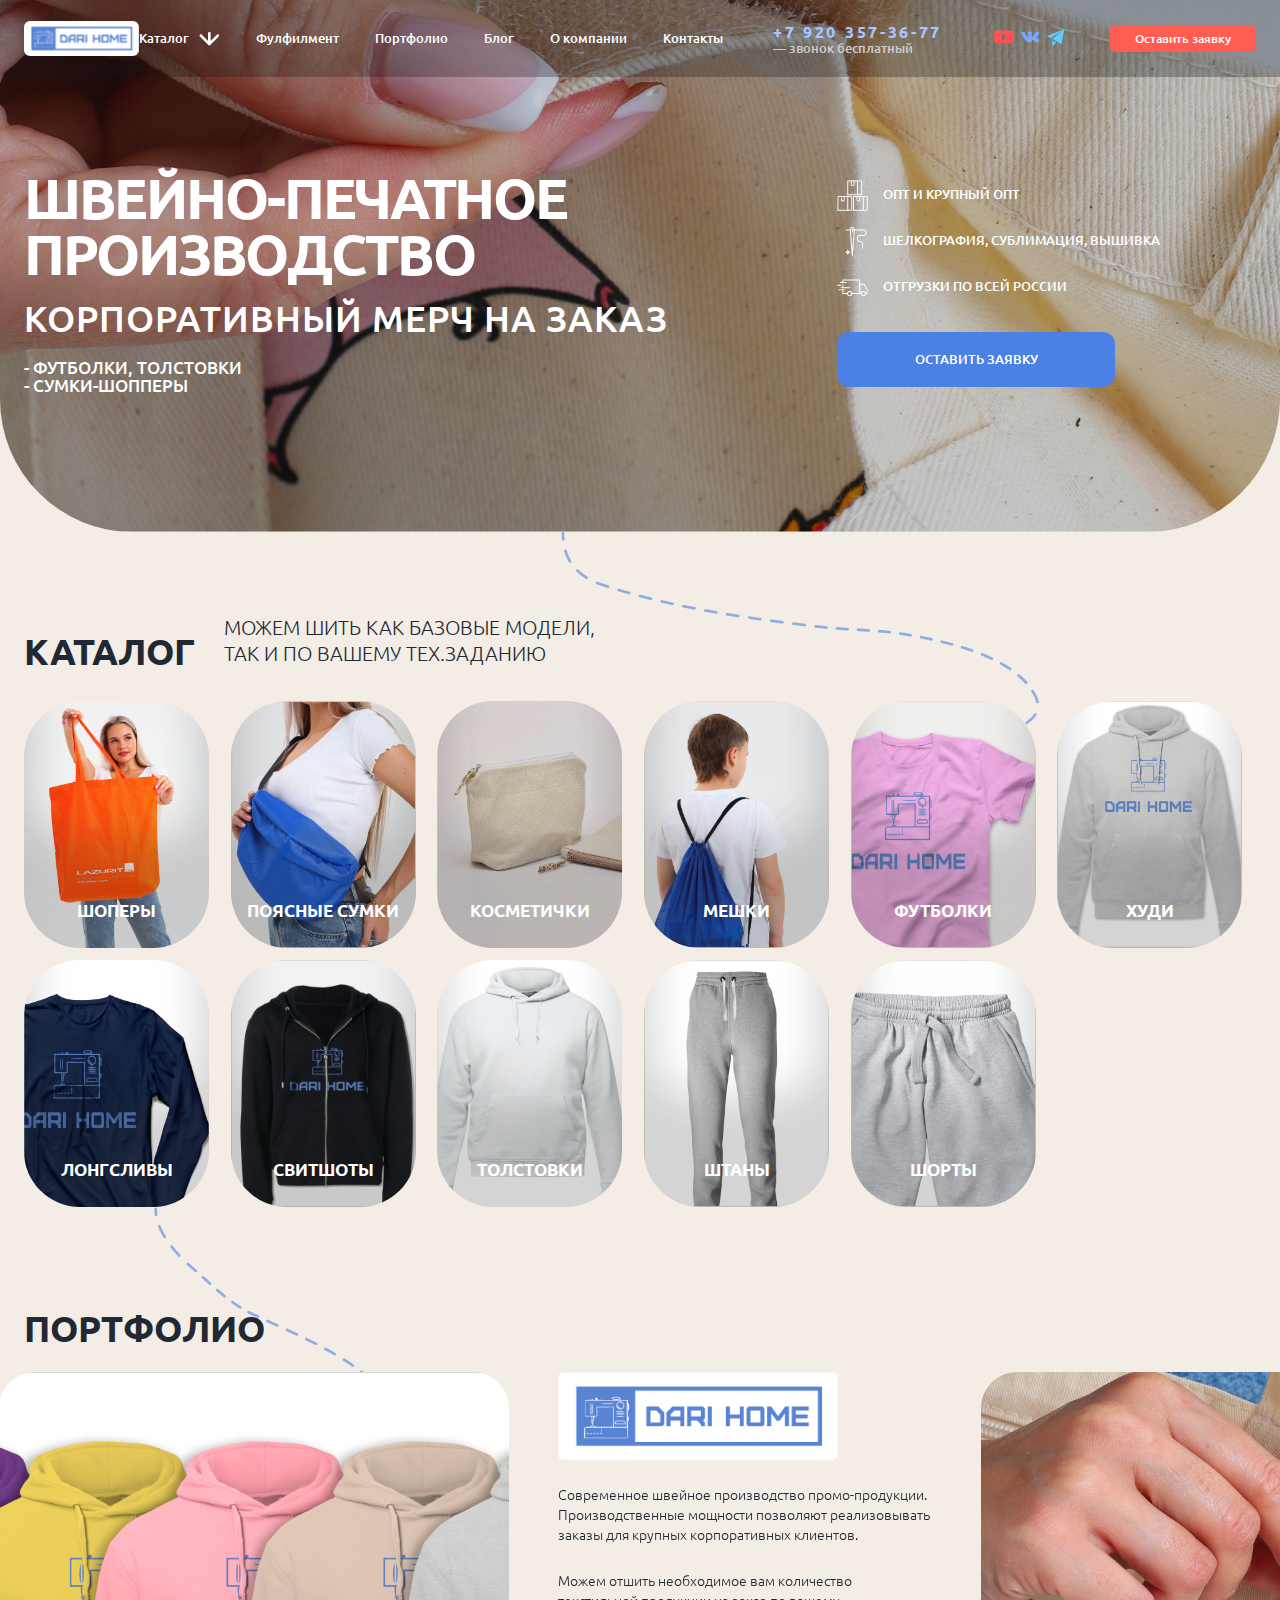
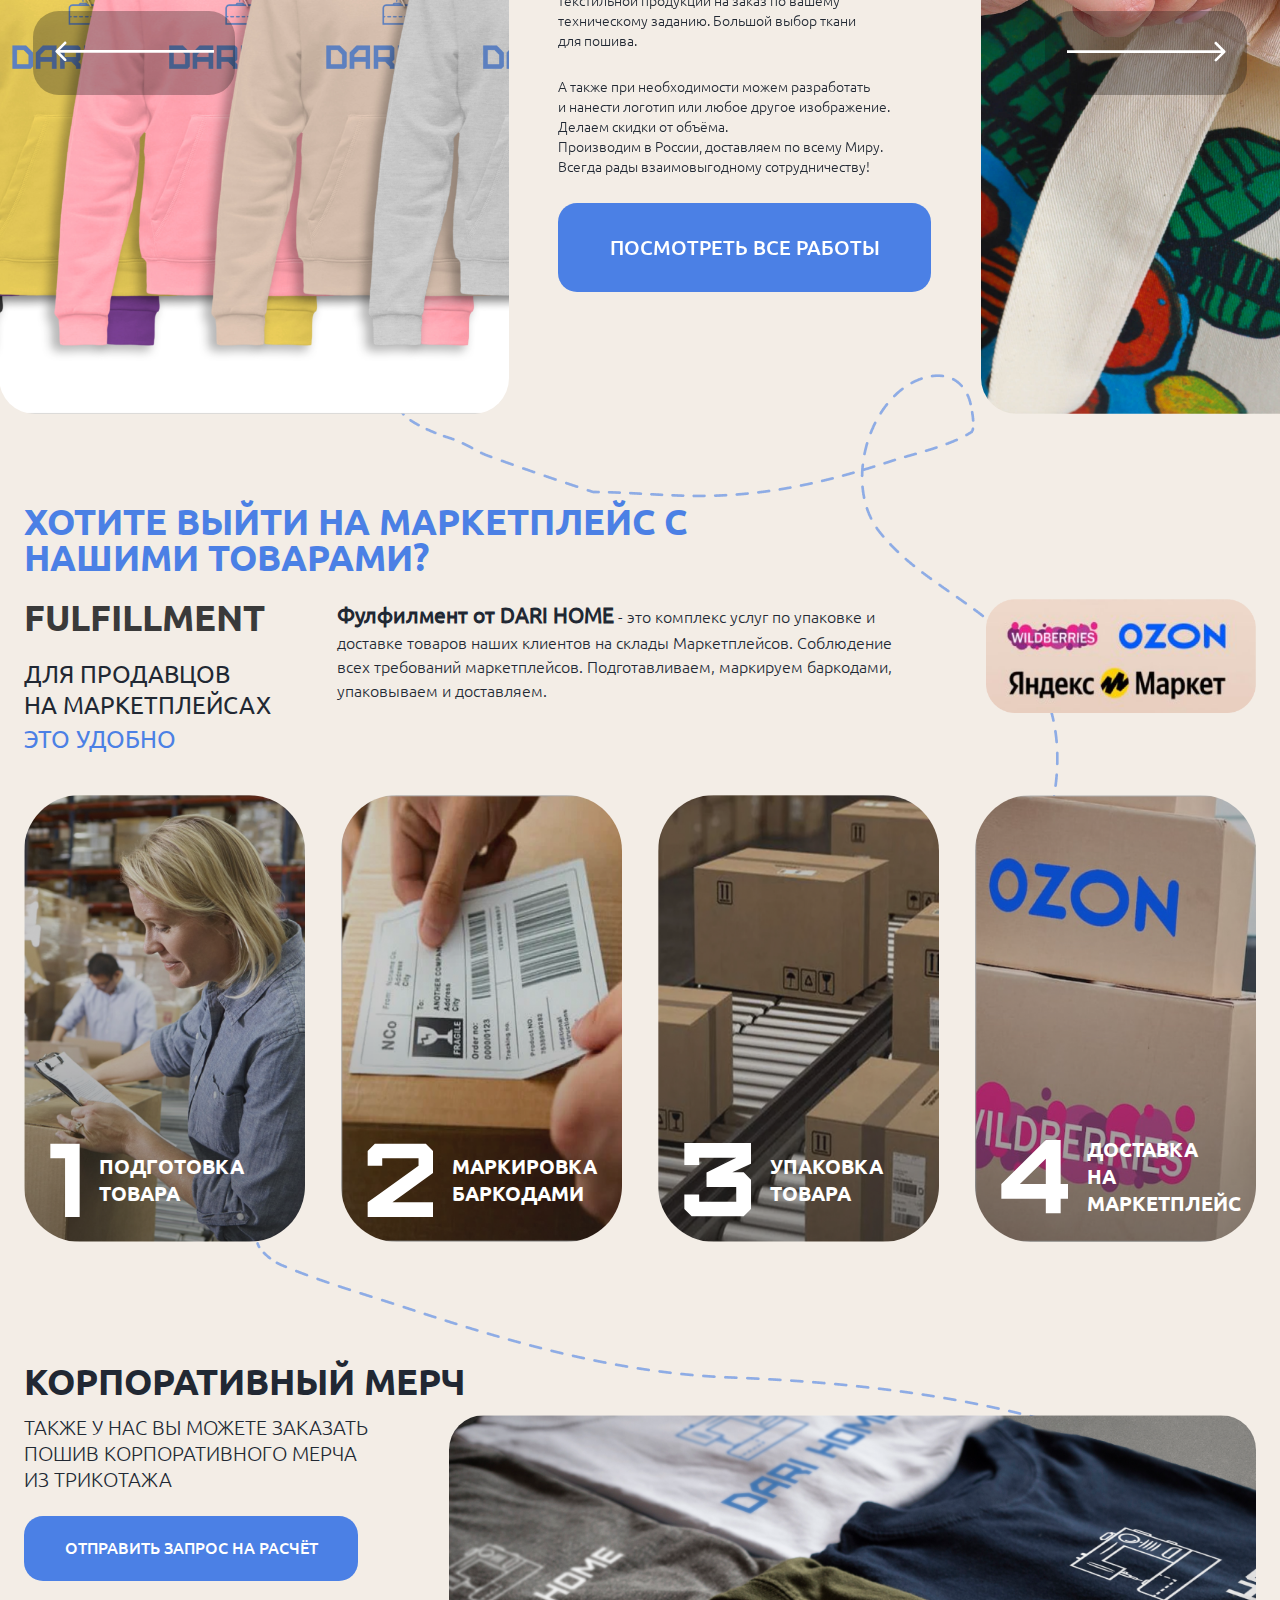
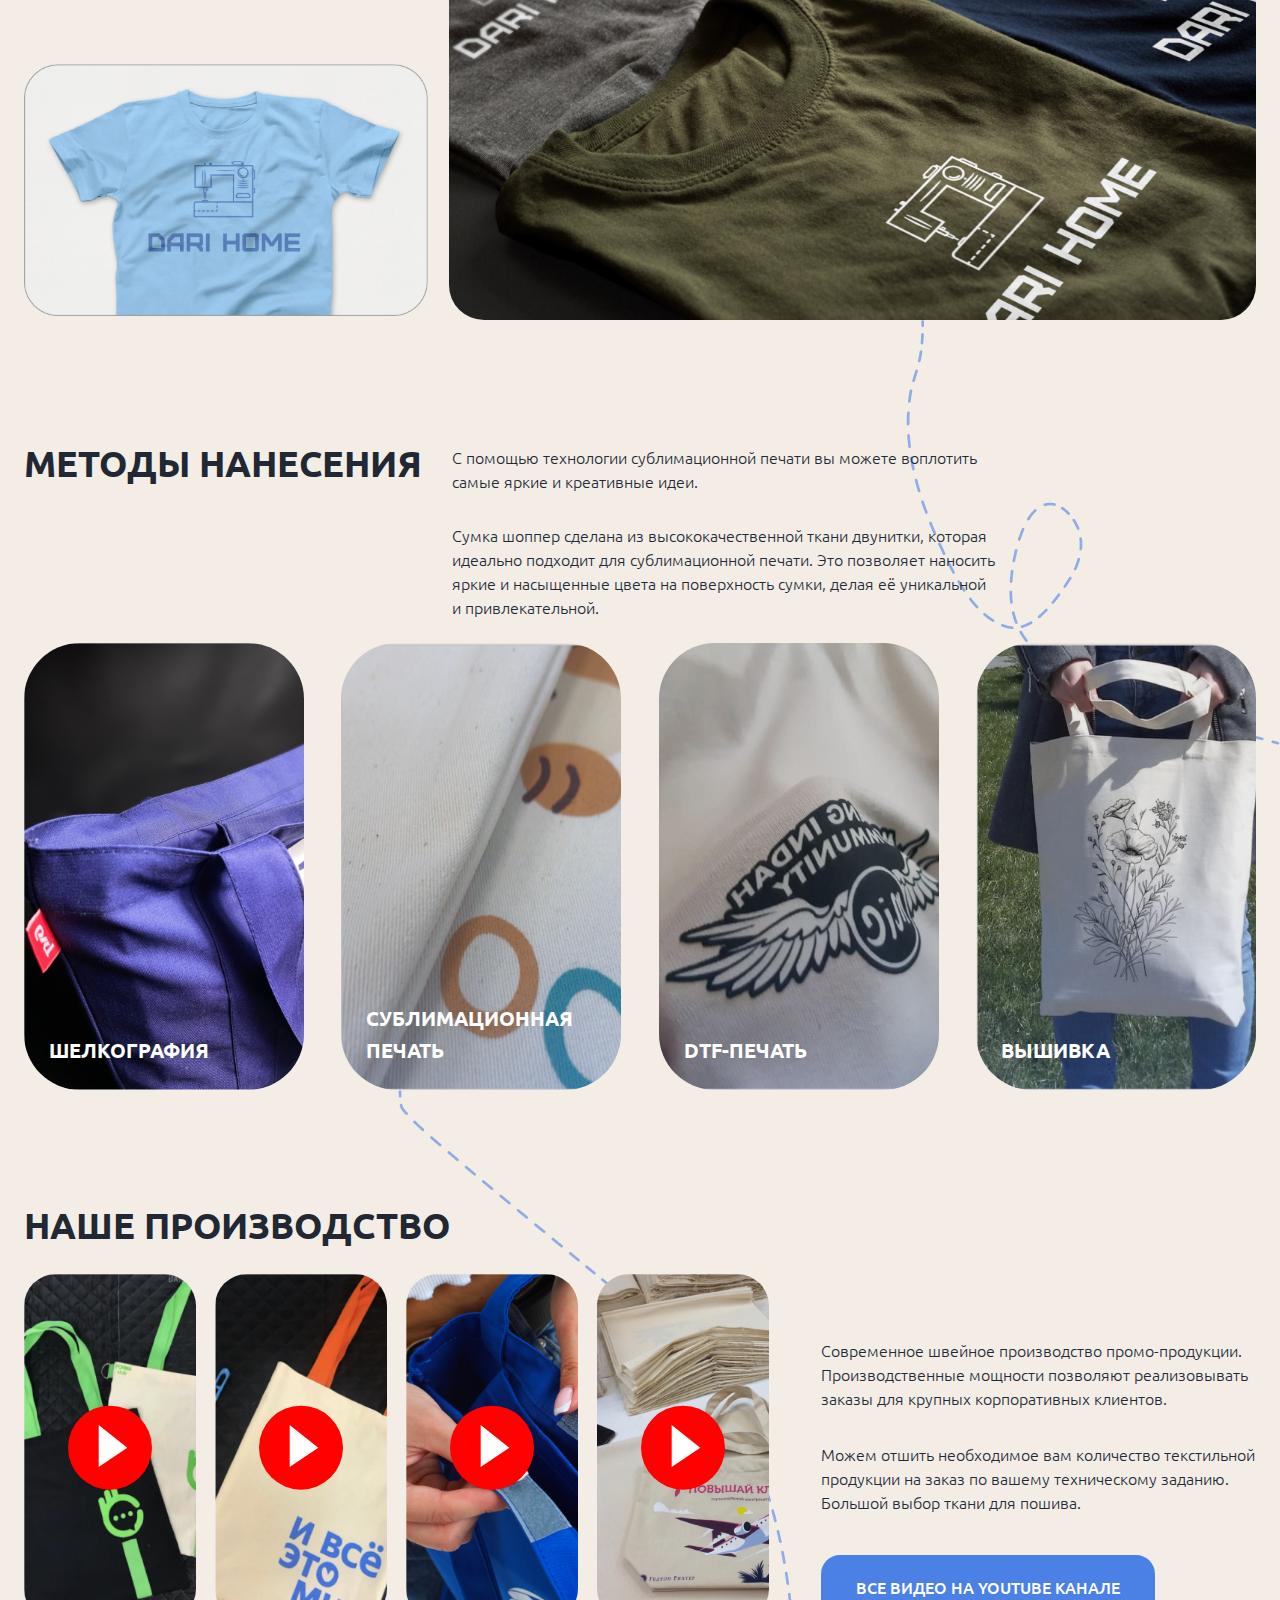
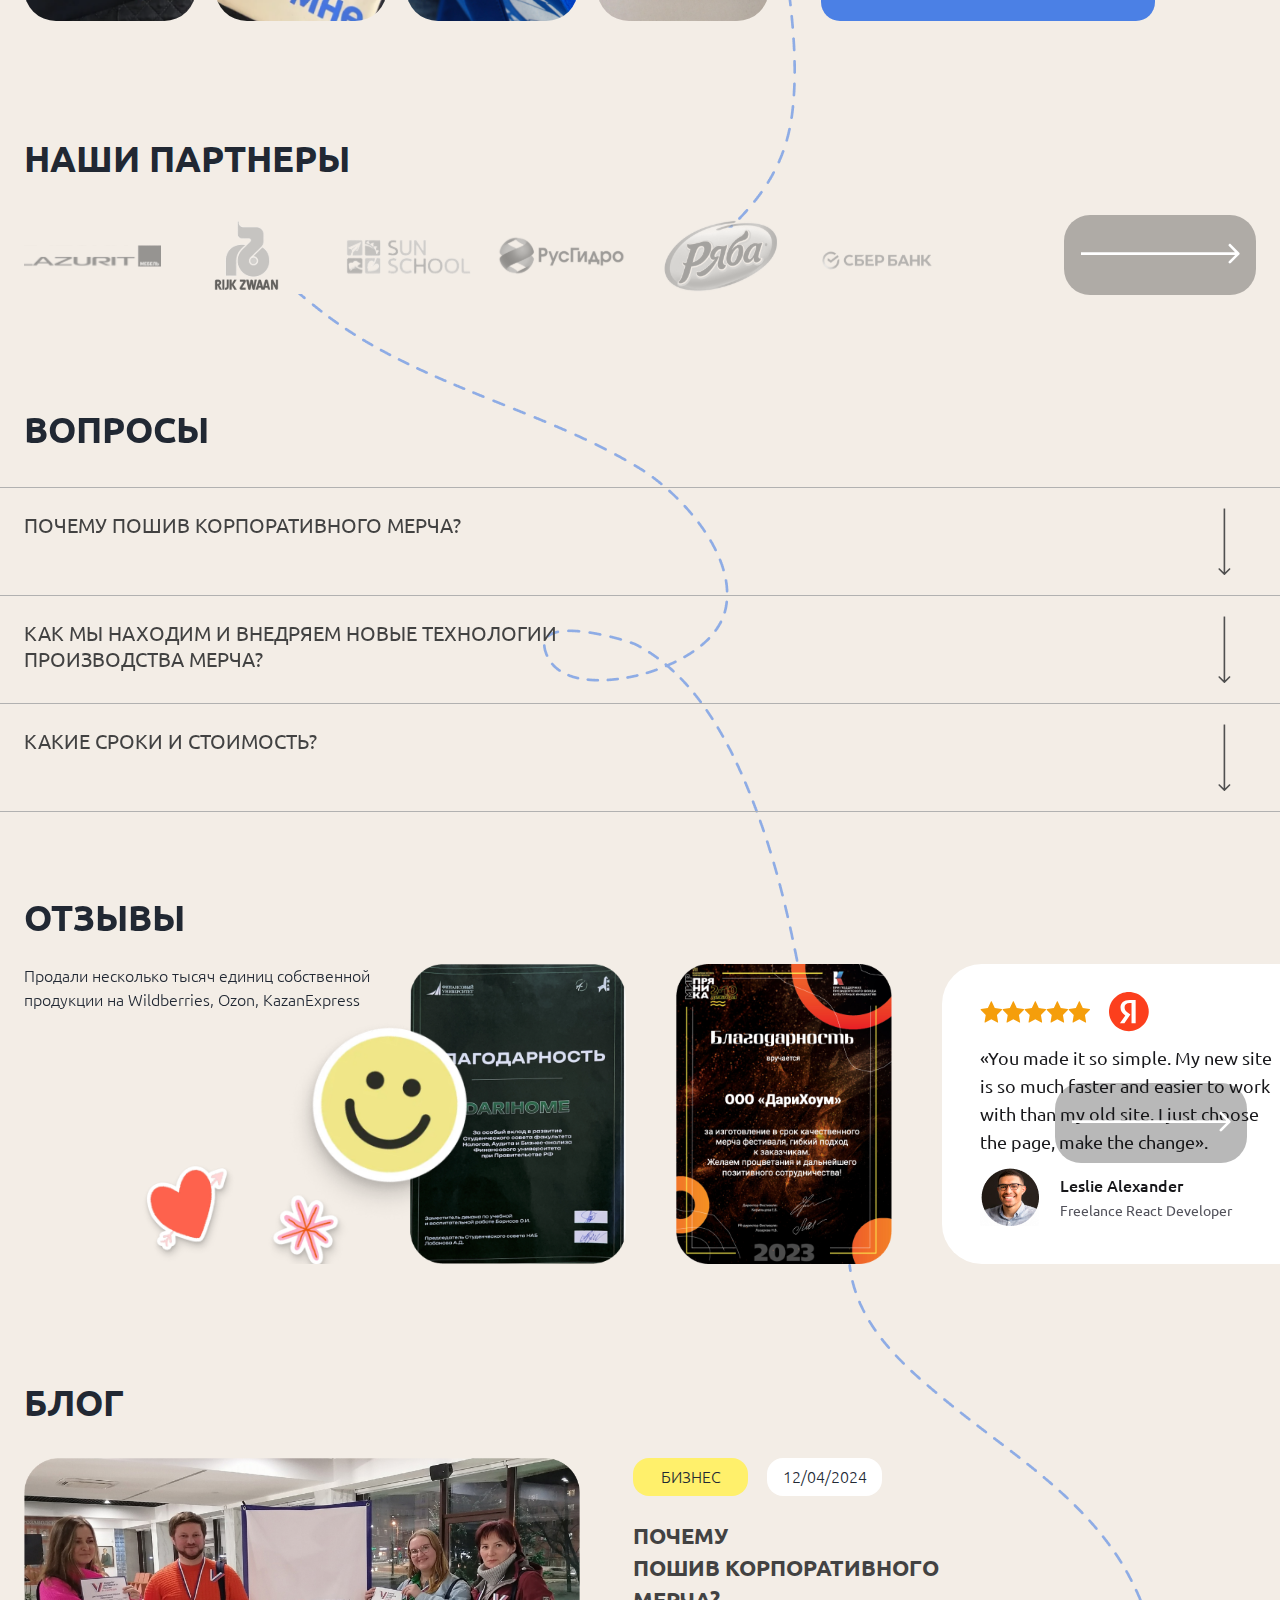
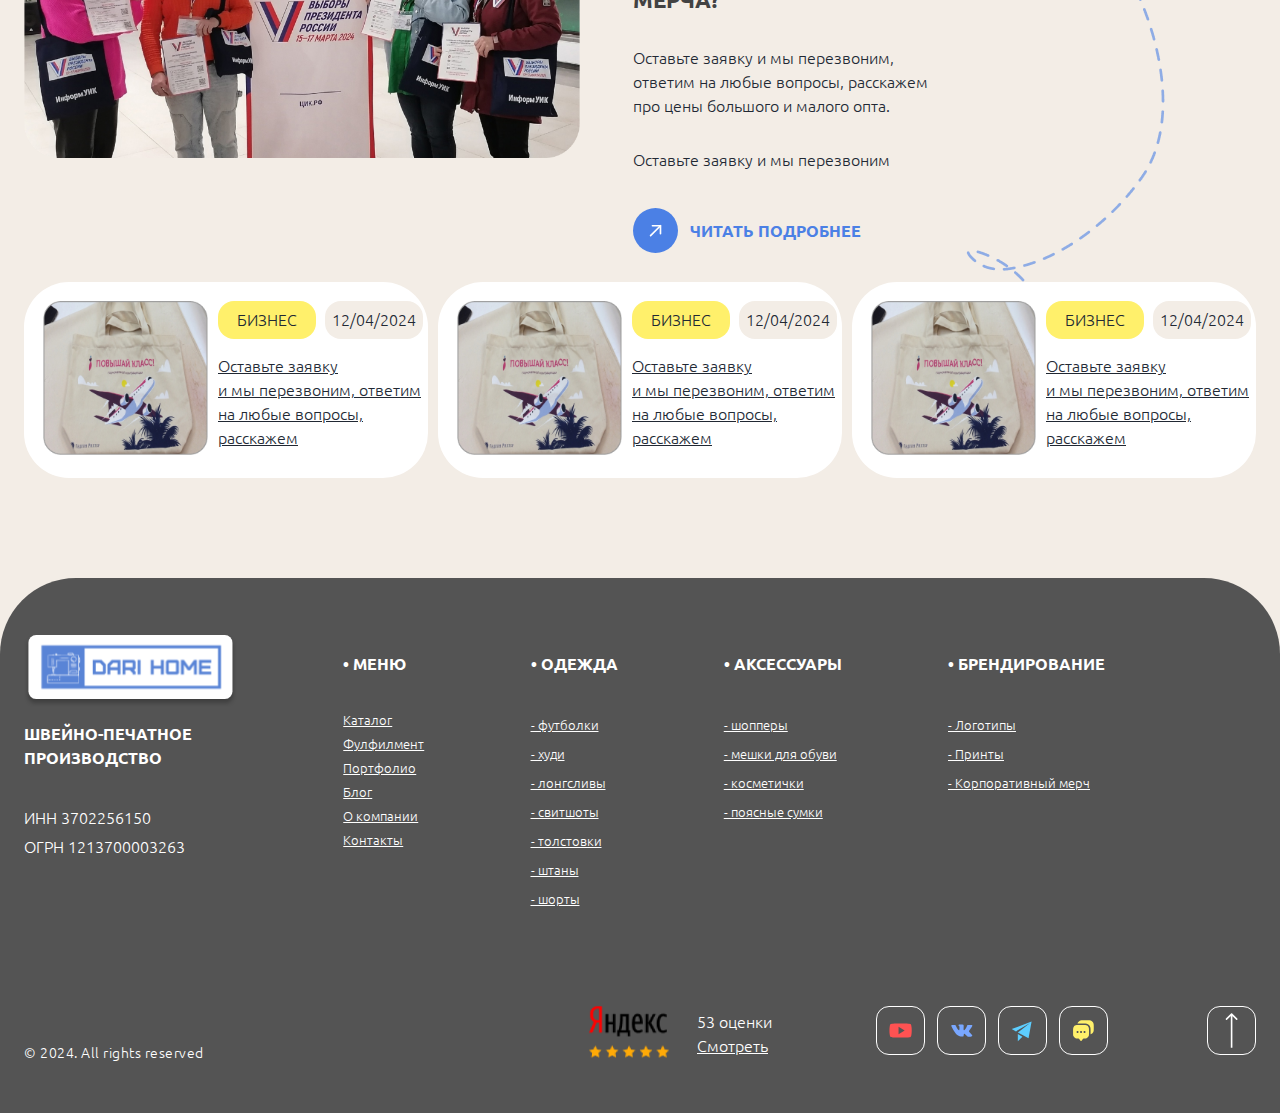
==== commit cd5ebfa4: "Add files via upload" ====
--- a/index.html
+++ b/index.html
@@ -1024,7 +1024,7 @@
 	        							<h3 class="upper">Какой вариант мерча <br>рассматриваете в данный момент:</h3>
 	        							<div class="modal_kviz_form_slider_item_leftpart_variant">
 	        								<label class="toggler-wrapper style-1">
-								        		<input type="checkbox" >
+								        		<input type="checkbox" class="checkbox_item">
 								          		<div class="toggler-slider">
 								            		<div class="toggler-knob"></div>
 								          		</div>
@@ -1033,7 +1033,7 @@
 	        							</div>
 	        							<div class="modal_kviz_form_slider_item_leftpart_variant">
 	        								<label class="toggler-wrapper style-1">
-								        		<input type="checkbox" >
+								        		<input type="checkbox" class="checkbox_item">
 								          		<div class="toggler-slider">
 								            		<div class="toggler-knob"></div>
 								          		</div>
@@ -1042,7 +1042,7 @@
 	        							</div>
 	        							<div class="modal_kviz_form_slider_item_leftpart_variant">
 	        								<label class="toggler-wrapper style-1">
-								        		<input type="checkbox" >
+								        		<input type="checkbox" class="checkbox_item">
 								          		<div class="toggler-slider">
 								            		<div class="toggler-knob"></div>
 								          		</div>
@@ -1051,7 +1051,7 @@
 	        							</div>
 	        							<div class="modal_kviz_form_slider_item_leftpart_variant">
 	        								<label class="toggler-wrapper style-1">
-								        		<input type="checkbox" >
+								        		<input type="checkbox" class="checkbox_item">
 								          		<div class="toggler-slider">
 								            		<div class="toggler-knob"></div>
 								          		</div>
@@ -1060,7 +1060,7 @@
 	        							</div>
 	        							<div class="modal_kviz_form_slider_item_leftpart_variant">
 	        								<label class="toggler-wrapper style-1">
-								        		<input type="checkbox" >
+								        		<input type="checkbox" class="checkbox_item">
 								          		<div class="toggler-slider">
 								            		<div class="toggler-knob"></div>
 								          		</div>
@@ -1069,7 +1069,7 @@
 	        							</div>
 	        							<div class="modal_kviz_form_slider_item_leftpart_variant">
 	        								<label class="toggler-wrapper style-1">
-								        		<input type="checkbox" >
+								        		<input type="checkbox" class="checkbox_item">
 								          		<div class="toggler-slider">
 								            		<div class="toggler-knob"></div>
 								          		</div>
@@ -1091,7 +1091,7 @@
 	        							<h3 class="upper">Выберите метод нанесения,<br> который Вас интересует:</h3>
 	        							<div class="modal_kviz_form_slider_item_leftpart_variant">
 	        								<label class="toggler-wrapper style-1">
-								        		<input type="checkbox" >
+								        		<input type="checkbox" class="checkbox_item">
 								          		<div class="toggler-slider">
 								            		<div class="toggler-knob"></div>
 								          		</div>
@@ -1100,7 +1100,7 @@
 	        							</div>
 	        							<div class="modal_kviz_form_slider_item_leftpart_variant">
 	        								<label class="toggler-wrapper style-1">
-								        		<input type="checkbox" >
+								        		<input type="checkbox" class="checkbox_item">
 								          		<div class="toggler-slider">
 								            		<div class="toggler-knob"></div>
 								          		</div>
@@ -1109,7 +1109,7 @@
 	        							</div>
 	        							<div class="modal_kviz_form_slider_item_leftpart_variant">
 	        								<label class="toggler-wrapper style-1">
-								        		<input type="checkbox" >
+								        		<input type="checkbox" class="checkbox_item">
 								          		<div class="toggler-slider">
 								            		<div class="toggler-knob"></div>
 								          		</div>
@@ -1118,7 +1118,7 @@
 	        							</div>
 	        							<div class="modal_kviz_form_slider_item_leftpart_variant">
 	        								<label class="toggler-wrapper style-1">
-								        		<input type="checkbox" >
+								        		<input type="checkbox" class="checkbox_item">
 								          		<div class="toggler-slider">
 								            		<div class="toggler-knob"></div>
 								          		</div>
@@ -1127,7 +1127,7 @@
 	        							</div>
 	        							<div class="modal_kviz_form_slider_item_leftpart_variant">
 	        								<label class="toggler-wrapper style-1">
-								        		<input type="checkbox" >
+								        		<input type="checkbox" class="checkbox_item">
 								          		<div class="toggler-slider">
 								            		<div class="toggler-knob"></div>
 								          		</div>
@@ -1136,7 +1136,7 @@
 	        							</div>
 	        							<div class="modal_kviz_form_slider_item_leftpart_variant">
 	        								<label class="toggler-wrapper style-1">
-								        		<input type="checkbox" >
+								        		<input type="checkbox" class="checkbox_item">
 								          		<div class="toggler-slider">
 								            		<div class="toggler-knob"></div>
 								          		</div>
@@ -1158,7 +1158,7 @@
 	        							<h3 class="upper">Для каких целей <br>Вы планируете заказ:</h3>
 	        							<div class="modal_kviz_form_slider_item_leftpart_variant">
 	        								<label class="toggler-wrapper style-1">
-								        		<input type="checkbox" >
+								        		<input type="checkbox" class="checkbox_item">
 								          		<div class="toggler-slider">
 								            		<div class="toggler-knob"></div>
 								          		</div>
@@ -1167,7 +1167,7 @@
 	        							</div>
 	        							<div class="modal_kviz_form_slider_item_leftpart_variant">
 	        								<label class="toggler-wrapper style-1">
-								        		<input type="checkbox" >
+								        		<input type="checkbox" class="checkbox_item">
 								          		<div class="toggler-slider">
 								            		<div class="toggler-knob"></div>
 								          		</div>
@@ -1176,7 +1176,7 @@
 	        							</div>
 	        							<div class="modal_kviz_form_slider_item_leftpart_variant">
 	        								<label class="toggler-wrapper style-1">
-								        		<input type="checkbox" >
+								        		<input type="checkbox" class="checkbox_item">
 								          		<div class="toggler-slider">
 								            		<div class="toggler-knob"></div>
 								          		</div>
@@ -1185,7 +1185,7 @@
 	        							</div>
 	        							<div class="modal_kviz_form_slider_item_leftpart_variant">
 	        								<label class="toggler-wrapper style-1">
-								        		<input type="checkbox" >
+								        		<input type="checkbox" class="checkbox_item">
 								          		<div class="toggler-slider">
 								            		<div class="toggler-knob"></div>
 								          		</div>
@@ -1207,7 +1207,7 @@
 	        							<h3 class="upper">Укажите, пожалуйста, <br>планируемый тираж заказа:</h3>
 	        							<div class="modal_kviz_form_slider_item_leftpart_variant">
 	        								<label class="toggler-wrapper style-1">
-								        		<input type="checkbox" >
+								        		<input type="checkbox" class="checkbox_item">
 								          		<div class="toggler-slider">
 								            		<div class="toggler-knob"></div>
 								          		</div>
@@ -1216,7 +1216,7 @@
 	        							</div>
 	        							<div class="modal_kviz_form_slider_item_leftpart_variant">
 	        								<label class="toggler-wrapper style-1">
-								        		<input type="checkbox" >
+								        		<input type="checkbox" class="checkbox_item">
 								          		<div class="toggler-slider">
 								            		<div class="toggler-knob"></div>
 								          		</div>
@@ -1225,7 +1225,7 @@
 	        							</div>
 	        							<div class="modal_kviz_form_slider_item_leftpart_variant">
 	        								<label class="toggler-wrapper style-1">
-								        		<input type="checkbox" >
+								        		<input type="checkbox" class="checkbox_item">
 								          		<div class="toggler-slider">
 								            		<div class="toggler-knob"></div>
 								          		</div>
@@ -1234,7 +1234,7 @@
 	        							</div>
 	        							<div class="modal_kviz_form_slider_item_leftpart_variant">
 	        								<label class="toggler-wrapper style-1">
-								        		<input type="checkbox" >
+								        		<input type="checkbox" class="checkbox_item">
 								          		<div class="toggler-slider">
 								            		<div class="toggler-knob"></div>
 								          		</div>
@@ -1256,7 +1256,7 @@
 	        							<h3 class="upper">Какая ткань станет "основой" <br>для Вашего мерча:</h3>
 	        							<div class="modal_kviz_form_slider_item_leftpart_variant">
 	        								<label class="toggler-wrapper style-1">
-								        		<input type="checkbox" >
+								        		<input type="checkbox" class="checkbox_item">
 								          		<div class="toggler-slider">
 								            		<div class="toggler-knob"></div>
 								          		</div>
@@ -1265,7 +1265,7 @@
 	        							</div>
 	        							<div class="modal_kviz_form_slider_item_leftpart_variant">
 	        								<label class="toggler-wrapper style-1">
-								        		<input type="checkbox" >
+								        		<input type="checkbox" class="checkbox_item">
 								          		<div class="toggler-slider">
 								            		<div class="toggler-knob"></div>
 								          		</div>
@@ -1287,7 +1287,7 @@
 	        							<h3 class="upper">Есть уже готовое техническое <br> задание или только идея?</h3>
 	        							<div class="modal_kviz_form_slider_item_leftpart_variant">
 	        								<label class="toggler-wrapper style-1">
-								        		<input type="checkbox" >
+								        		<input type="checkbox" class="checkbox_item" >
 								          		<div class="toggler-slider">
 								            		<div class="toggler-knob"></div>
 								          		</div>
@@ -1296,7 +1296,7 @@
 	        							</div>
 	        							<div class="modal_kviz_form_slider_item_leftpart_variant">
 	        								<label class="toggler-wrapper style-1">
-								        		<input type="checkbox" >
+								        		<input type="checkbox" class="checkbox_item">
 								          		<div class="toggler-slider">
 								            		<div class="toggler-knob"></div>
 								          		</div>
--- a/css/styles.css
+++ b/css/styles.css
@@ -167,6 +167,10 @@
   width: 100%;
   position: relative;
   margin: 0 auto;
+}
+
+.main__container_header{
+ 
 }
 
 /*----------------------ШАПКА---------------------------*/
@@ -318,6 +322,82 @@
 }
 
 
+
+
+
+
+
+
+
+.header_catalog_wrap{
+  position: absolute;
+  background: #323232;
+  opacity: 0.9;
+  border-radius: 0 0 100px 100px;
+  top: 0;
+  margin-top: 92px;
+  width: 100%;
+  z-index: 1000;
+  height: 460px;
+  display: none;
+  transition: opacity 0.5s ease-in-out;
+
+}
+
+.header_catalog_wrap_content {
+  padding-left: 305px;
+  padding-right: 305px;
+  padding-top: 46px;
+  display: flex;
+  column-gap: 157px;
+}
+
+.header_catalog_wrap_content_item{
+  display: flex;
+  flex-direction: column;
+
+}
+
+.header_catalog_wrap_content_item > img:nth-child(1) {
+  object-fit: none;
+  width: 32px;
+  height: 31px;
+  margin-bottom: 17px;
+}
+
+.header_catalog_wrap_content_item h3{
+  font-family: "Ubuntu-500";
+  font-size: 1rem;
+  color: #FFFFFF;
+  line-height: 37px;
+  margin-bottom: 20px;
+}
+
+.header_catalog_wrap_content_item a{
+  font-family: "Ubuntu-300";
+  font-size: 0.875rem;
+  color: #FFFFFF;
+  line-height: 25px;
+  text-decoration: none;
+}
+
+.header_catalog_wrap_content_item a:hover {
+  animation: aninavlinks 0.5s linear;
+  color: #ff5c52;
+}
+
+.header_catalog_wrap_content_item a:active body{
+  background: red !important;
+}
+
+
+
+
+
+
+
+
+
 /*----------------------ПЕРВАЯ СЕКЦИЯ---------------------------*/
 
 .firstsec{
@@ -405,6 +485,7 @@
   padding-top: 26px;
   padding-bottom: 26px;
   border-radius: 19px;
+  cursor: pointer;
 }
 
 .firstsec_content_rightpart_order:hover{
@@ -4646,6 +4727,273 @@
    z-index: 101;
 }
 
+
+/*-------------------------МОДАЛКА КВИЗ-------------------------------*/
+
+.container_modal_kviz {
+  border-radius: 42px;
+  max-width: 1088px;
+  background: #4B80E5;
+  
+  width: 100%;
+  
+  
+  position: relative;
+}
+
+.container_modal_kviz h2{
+  font-family: "Ubuntu-700";
+  font-size: 1.875rem;
+  color: #FFFFFF;
+  line-height: 39px;
+}
+
+.container_modal_kviz p{
+  font-family: "Ubuntu-300";
+  font-size: 1.25rem;
+  line-height: 26px;
+  color: #FFFFFF;
+  max-width: 530px;
+  width: 100%;
+}
+
+.modal_kviz_form_slider_item{
+  max-width: 1010px;
+  width: 100%;
+  position: relative;
+  background: #4B80E5;
+background-image: url(../img/modal_kviz_dotted.png);
+  background-position: right top;
+  background-repeat: no-repeat;
+  padding-left: 39px;
+  padding-right: 39px;
+  padding-top: 52px;
+  border-radius: 35px;
+  max-height: 569px !important;
+}
+
+.modal_kviz_form_slider_item_container{
+  display: flex;
+  justify-content: space-between;
+  padding-top: 63px;
+  overflow: hidden;
+}
+
+.modal_kviz_form_slider_item_leftpart p{
+   font-family: "Ubuntu-500";
+  font-size: 1.25rem;
+  line-height: 27px;
+  color: #FFFFFF;
+}
+
+.modal_kviz_form_slider_item_leftpart h3{
+   font-family: "Ubuntu-500";
+  font-size: 1.25rem;
+  line-height: 27px;
+  color: #FFFFFF;
+  margin-top: 16px;
+  width: 100%;
+  margin-bottom: 21px;
+}
+
+
+.modal_kviz_form_slider_item_leftpart_variant{
+  display: flex;
+  column-gap: 16px;
+  align-items: center;
+  margin-bottom: -2px;
+}
+
+.modal_kviz_form_slider_item_leftpart_variant_title{
+  font-family: "Ubuntu-300";
+  font-size: 1.25rem;
+  line-height: 34px;
+  color: #FFFFFF;
+}
+
+
+.toggler-wrapper {
+  display: block;
+  width: 30px;
+  height: 13px;
+  cursor: pointer;
+  position: relative;
+}
+
+.toggler-wrapper input[type="checkbox"] {
+  display: none;
+}
+
+.toggler-wrapper input[type="checkbox"]:checked+.toggler-slider {
+  background-color: transparent;
+  border: 1px solid #FFFFFF;
+}
+
+.toggler-wrapper .toggler-slider {
+  background-color: transparent;
+  border: 1px solid #CBCBCB;
+  position: absolute;
+  border-radius: 100px;
+  top: 0;
+  left: 0;
+  width: 30px;
+  height: 11px;
+  -webkit-transition: all 300ms ease;
+  transition: all 300ms ease;
+}
+
+.toggler-wrapper .toggler-knob {
+  position: absolute;
+  -webkit-transition: all 300ms ease;
+  transition: all 300ms ease;
+  background: #FFFFFF;
+}
+
+.toggler-wrapper.style-1 input[type="checkbox"]:checked+.toggler-slider .toggler-knob {
+  left: calc(100% - 13px - 3px);
+  background: #FFFFFF;
+}
+
+.toggler-wrapper.style-1 .toggler-knob {
+  border-radius: 50%;
+  left: -1px;
+  background-color: #CBCBCB;
+  width: calc(24px - 6px);
+  height: calc(24px - 6px);
+  top: -3px;
+}
+
+.modal_kviz_form_slider {
+  max-height: 568px;
+  border-radius: 35px;
+  overflow: hidden;
+}
+
+.modal_kviz_form_slider_item_order{
+  max-height: 708px !important;
+}
+
+.modal_kviz_form_slider_buttons{
+  display: flex;
+  justify-content: space-between;
+  margin-top: 44px;
+  padding-left: 39px;
+  padding-right: 39px;
+  padding-bottom: 39px;
+  z-index: 100;
+  position: relative;
+}
+
+.modal_kviz_form_slider_buttons_leftbtn{
+  max-width: 280px;
+  width: 100%;
+  background: #2C2C2C;
+  border-radius: 12px;
+  border: 0px;
+  display: flex;
+  align-items: center;
+  justify-content: center;
+  padding: 0px;
+  padding-left: 20px;
+  padding-right: 20px;
+  font-family: "Ubuntu-500";
+  font-size: 0.813rem;
+  line-height: 23px;
+  color: #FFFFFF;
+  cursor: pointer;
+  padding-top: 16px;
+  padding-bottom: 16px;
+}
+
+.modal_kviz_form_slider_buttons_leftbtn p{
+  color: #FFFFFF;
+  font-family: "Ubuntu-500";
+  font-size: 0.813rem;
+  line-height: 23px;
+  max-width: 100px;
+}
+
+.modal_kviz_form_slider_buttons_rightbtn{
+  max-width: 280px;
+  width: 100%;
+  background: #FFFFFF;
+  border-radius: 12px;
+  border: 0px;
+  display: flex;
+  align-items: center;
+  justify-content: center;
+  padding: 0px;
+  padding-left: 20px;
+  padding-right: 20px;
+  cursor: pointer;
+  padding-top: 16px;
+  padding-bottom: 16px;
+}
+
+.modal_kviz_form_slider_buttons_rightbtn p{
+  color: #292929;
+  font-family: "Ubuntu-500";
+  font-size: 0.813rem;
+  line-height: 23px;
+  max-width: 100px;
+}
+
+.modal_kviz_form_slider_item > p:nth-child(2) { 
+  margin-top: 9px;
+  max-width: 428px !important;
+  width: 100%;
+}
+
+
+
+.modal_kviz_form_slider_buttons_rightbtn_sendpage{
+  max-width: 280px;
+  width: 100%;
+  background: #FFFFFF;
+  border-radius: 12px;
+  border: 0px;
+  display: flex;
+  align-items: center;
+  justify-content: center;
+  padding: 0px;
+  padding-left: 20px;
+  padding-right: 20px;
+  cursor: pointer;
+  padding-top: 16px;
+  padding-bottom: 16px;
+  position: absolute;
+}
+
+.modal_kviz_form_slider_buttons_rightbtn_sendpage p{
+  color: #292929;
+  font-family: "Ubuntu-500";
+  font-size: 0.813rem;
+  line-height: 23px;
+  max-width: 100px;
+}
+
+
+
+
+
+.modal_kviz_form_slider_item_order{
+  background: #C4A5F2;
+  background-image: url(../img/modal_order_dotted.png);
+  background-position: right top;
+  background-repeat: no-repeat;
+}
+
+
+
+.modal_kviz_form_slider_item:nth-child(7) {
+  padding-bottom: 96px;
+}
+
+
+
+
+
+
 .modal__container-order{
   z-index: 1000;
   position: relative;
@@ -4655,13 +5003,13 @@
 .container_modal {
   border-radius: 42px;
   background: #C4A5F2;
-  max-width: 1300px;
+  max-width: 998px;
+  padding-top: 52px;
+  padding-bottom: 96px;
   width: 100%;
   background-image: url(../img/modal_order_dotted.png);
   background-position: right top;
   background-repeat: no-repeat;
-  padding-top: 62px;
-  padding-bottom: 43px;
   padding-left: 46px;
   padding-right: 44px;
   position: relative;
@@ -4671,22 +5019,22 @@
 .modal_order_form{
   display: flex;
   justify-content: space-between;
-  margin-top: 73px;
+  margin-top: 61px;
 }
 
 .container_modal h2{
   font-family: "Ubuntu-700";
-  font-size: 2.25rem;
+  font-size: 1.875rem;
   color: #FFFFFF;
-  line-height: 46px;
+  line-height: 39px;
 }
 
 .container_modal p{
   font-family: "Ubuntu-300";
-  font-size: 1.5rem;
+  font-size: 1.25rem;
+  line-height: 26px;
   color: #FFFFFF;
-  line-height: 31px;
-  margin-top: 15px;
+  margin-top: 12px;
   max-width: 530px;
   width: 100%;
 }
@@ -4697,14 +5045,62 @@
   outline: none;
   border: 0px;
   font-family: "Ubuntu-300";
-  font-size: 1rem;
-  color: #212833;
-  line-height: 24px;
-  padding-top: 21px;
-  padding-bottom: 21px;
+  font-size: 0.813rem;
+  color: #212833;
+  line-height: 20px;
+  padding-top: 17px;
+  padding-bottom: 17px;
   padding-left: 20px;
   padding-right: 20px;
-  max-width: 437px;
-  width: 100%;
-  margin-bottom: 17px;
-}+  max-width: 326px;
+  width: 100%;
+  margin-bottom: 14px;
+}
+
+.modal_order_form_leftpart > button:nth-child(5) {
+  margin-top: 10px;
+  font-family: "Ubuntu-500";
+  font-size: 0.813rem;
+  color: #FFFFFF;
+  line-height: 37px;
+  text-decoration: none;
+  background: #4B80E5;
+  max-width: 366px;
+  width: 100%;
+  display: flex;
+  align-items: center;
+  justify-content: center;
+  padding-top: 9px;
+  padding-bottom: 9px;
+  border-radius: 12px;
+  border: 0px;
+  text-transform: uppercase;
+  cursor: pointer;
+}
+
+.modal_order_form_leftpart > button:nth-child(5):hover {
+  background: #6395F5;
+  animation: anibtn 0.5s linear;
+}
+
+.modal_order_form_leftpart > button:nth-child(5):active {
+  background: #3F77E1;
+  animation: anibtn 0.5s linear;
+}
+
+.modal_order_form_policy {
+  font-size: 0.813rem !important;
+  line-height: 18px !important;
+  max-width: 428px !important;
+  width: 100%;
+}
+
+.modal_order_form_policy > a {
+  font-size: 0.813rem !important;
+  line-height: 18px !important;
+  color: #FFFFFF;
+}
+
+.modal_kviz_form_slider_item:nth-child(7) > div:nth-child(3) > div:nth-child(1) > p:nth-child(6) {
+  margin-top: 15px;
+}
--- a/css/media.css
+++ b/css/media.css
@@ -4891,7 +4891,7 @@
 
 @media screen and (max-width: 1919px) and (min-width: 1441px){
   .main__container {
-    max-width: 100vw;
+    
   }
 
   .questionssec > div:nth-child(1) > div:nth-child(1) {
@@ -4904,4 +4904,4 @@
 
 
 
-}+}
